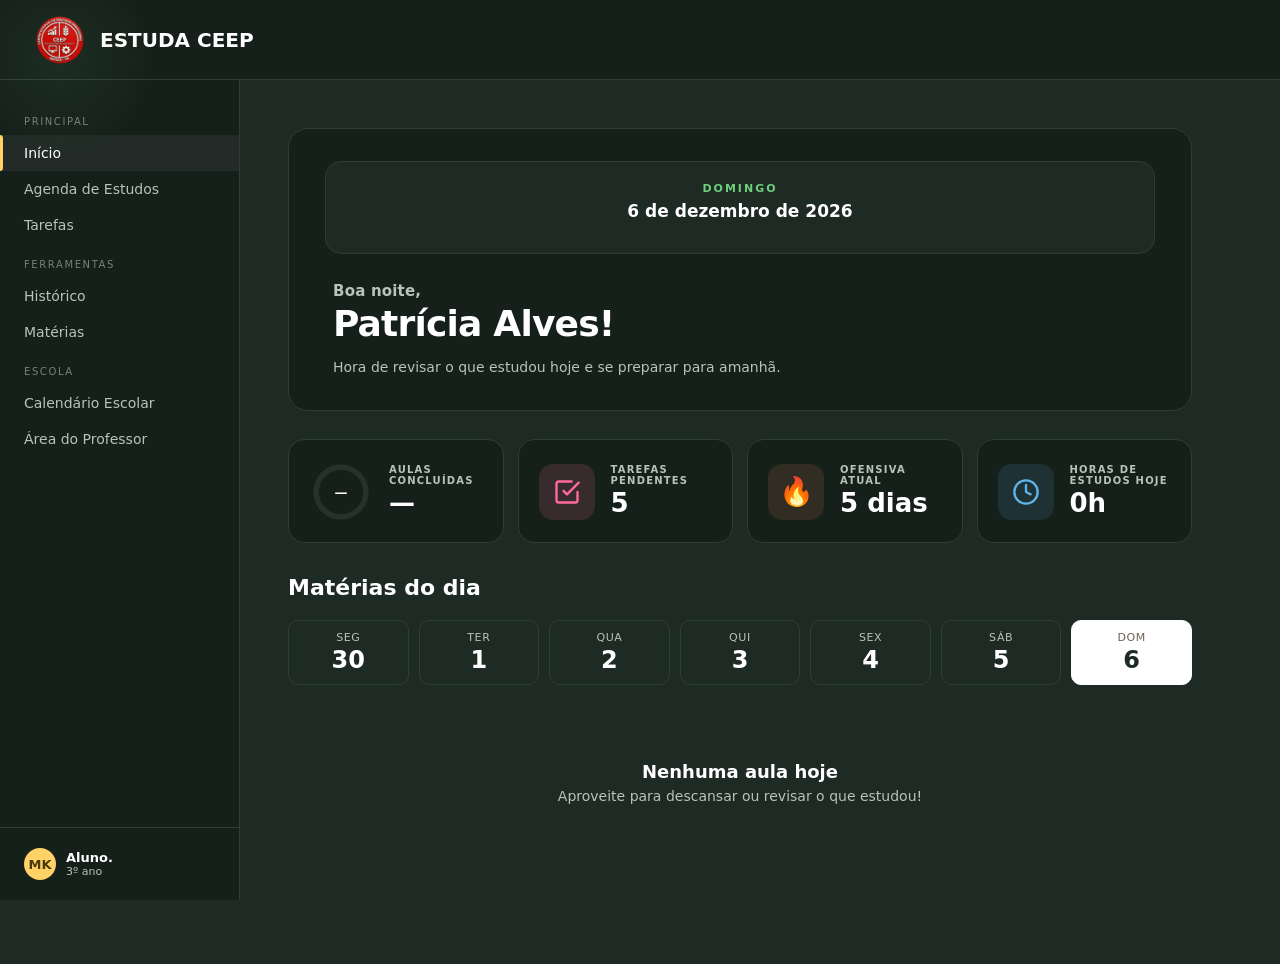
==== index.html @ 30158db2 "começando a modificar a aba agenda" ====
<!DOCTYPE html>
<html lang="pt-BR">

<head>
    <meta charset="UTF-8">
    <meta name="viewport" content="width=device-width, initial-scale=1.0">
    <link rel="stylesheet" href="style.css">
    <script src="script.js" defer></script>
    <title>Estuda CEEP</title>
</head>

<body>

    <!-- ── TOP HEADER ── -->
    <header class="top-header">
        <div class="top-header-brand">
            <img id="logo-header" src="CEEP-logo.png">
            <div class="top-header-name">Estuda CEEP </div>
        </div>
    </header>

    <!-- ── SIDEBAR ── -->
    <aside class="sidebar">
        <nav class="sidebar-nav">
            <div class="nav-section-label">Principal</div>

            <a class="nav-item active">
                Início
            </a>

            <a class="nav-item">
                Agenda de Estudos
            </a>

            <a class="nav-item">
                Tarefas
            </a>

            <div class="nav-section-label">Ferramentas</div>

            <a class="nav-item">
                Histórico
            </a>

            <a class="nav-item">
                Matérias
            </a>

            <div class="nav-section-label">Escola</div>

            <a class="nav-item">
                Calendário Escolar
            </a>

            <a class="nav-item">
                Área do Professor
            </a>
        </nav>

        <div class="sidebar-footer">
            <div class="user-row">
                <div class="user-avatar">MK</div>
                <div>
                    <div class="user-name">Aluno.</div>
                    <div class="user-role">3º ano</div>
                </div>
            </div>
        </div>
    </aside>

    <!-- ── MAIN CONTENT CONTAINER (SPA VIEWS) ── -->
    <div class="main">

        <!-- 1. VIEW: INÍCIO (PÁGINA INICIAL) -->
        <div id="view-inicio" class="page-view active">
            <div class="content">

                <!-- ── HERO: Saudação + Data ── -->
                <div class="home-hero">
                    <!-- Card de data automática -->
                    <div class="date-hero-card">
                        <div class="date-hero-weekday" id="hero-weekday">Carregando...</div>
                        <div class="date-hero-date"    id="hero-date">—</div>
                    </div>

                    <!-- Saudação dinâmica -->
                    <div class="greeting-block">
                        <div class="greeting-label" id="greeting-label">Olá,</div>
                        <div class="greeting-name">Patrícia Alves!</div>
                        <p class="greeting-sub" id="greeting-sub">Veja abaixo o que está no seu plano de hoje.</p>
                    </div>
                </div>

                <!-- ── RESUMO RÁPIDO ── -->
                <div class="inicio-summary-row">

                    <!-- Card 1: Progresso do dia -->
                    <div class="inicio-summary-card">
                        <div class="isc-ring-wrap">
                            <svg class="isc-ring" viewBox="0 0 72 72">
                                <circle cx="36" cy="36" r="28" fill="none" stroke="rgba(255,255,255,0.08)" stroke-width="6"/>
                                <circle cx="36" cy="36" r="28" fill="none" stroke="var(--qui)" stroke-width="6"
                                    stroke-dasharray="176" stroke-dashoffset="176"
                                    stroke-linecap="round" transform="rotate(-90 36 36)"
                                    id="isc-day-arc"/>
                            </svg>
                            <div class="isc-ring-pct" id="isc-day-pct">0%</div>
                        </div>
                        <div class="isc-body">
                            <div class="isc-label">Aulas Concluídas</div>
                            <div class="isc-value" id="isc-day-fraction">—</div>
                        </div>
                    </div>

                    <!-- Card 2: Tarefas pendentes hoje -->
                    <div class="inicio-summary-card">
                        <div class="isc-icon-wrap isc-icon--tasks" id="isc-tasks-icon">
                            <svg width="28" height="28" viewBox="0 0 24 24" fill="none" stroke="currentColor" stroke-width="2" stroke-linecap="round" stroke-linejoin="round">
                                <path d="M9 11l3 3L22 4"/><path d="M21 12v7a2 2 0 0 1-2 2H5a2 2 0 0 1-2-2V5a2 2 0 0 1 2-2h11"/>
                            </svg>
                        </div>
                        <div class="isc-body">
                            <div class="isc-label">Tarefas pendentes</div>
                            <div class="isc-value" id="isc-tasks-count">—</div>
                        </div>
                    </div>

                    <!-- Card 3: Ofensiva -->
                    <div class="inicio-summary-card">
                        <div class="isc-icon-wrap isc-icon--streak">
                            <span style="font-size:28px;line-height:1;">🔥</span>
                        </div>
                        <div class="isc-body">
                            <div class="isc-label">Ofensiva atual</div>
                            <div class="isc-value accent-mat">5 dias</div>
                        </div>
                    </div>

                    <!-- Card 4: Horas planejadas hoje -->
                    <div class="inicio-summary-card">
                        <div class="isc-icon-wrap isc-icon--hours">
                            <svg width="28" height="28" viewBox="0 0 24 24" fill="none" stroke="currentColor" stroke-width="2" stroke-linecap="round" stroke-linejoin="round">
                                <circle cx="12" cy="12" r="10"/><polyline points="12 6 12 12 16 14"/>
                            </svg>
                        </div>
                        <div class="isc-body">
                            <div class="isc-label">Horas de estudos hoje</div>
                            <div class="isc-value" id="isc-hours-value">—</div>
                        </div>
                    </div>

                </div>

                <!-- Seção: Grade de horários por dia -->
                <div class="section">
                    <div class="section-head">
                        <h2 class="section-title">Matérias do dia</h2>
                    </div>

                    <!-- Seletor de dias (agora com data real) -->
                    <div class="days-week" id="inicio-days-week"></div>

                    <!-- Grade de matérias filtrada pelo dia selecionado -->
                    <div class="subject-grid" id="inicio-subject-grid">
                        <!-- Populada pelo JS conforme o dia selecionado -->
                    </div>

                    <!-- Estado vazio (fim de semana / sem aulas) -->
                    <div class="day-empty-state" id="day-empty-state" style="display:none;">
                        <div class="day-empty-title">Nenhuma aula hoje</div>
                        <div class="day-empty-sub">Aproveite para descansar ou revisar o que estudou!</div>
                    </div>
                </div>
            </div>
        </div>

        <!-- 2. VIEW: AGENDA DE ESTUDOS -->
        <div id="view-agenda" class="page-view">
            <div class="content">
                <div class="page-header">
                    <div>
                        <h1 class="page-title">Agenda de Estudos</h1>
                    </div>
                </div>

                <div class="agenda-ai-banner">
                    <div>
                        <div class="agenda-ai-title">✦ Plano sugerido disponível para esta semana</div>
                        <div class="agenda-ai-sub">Baseado nas suas tarefas pendentes e histórico de estudos</div>
                    </div>
                    <button class="btn btn-primary" id="agenda-btn-apply-banner">Aplicar plano</button>
                </div>

                <div class="inicio-summary-row">

                    <!-- Card 1: Horas planejadas -->
                    <div class="inicio-summary-card">
                        <div class="isc-icon-wrap isc-icon--hours">
                            <svg width="28" height="28" viewBox="0 0 24 24" fill="none" stroke="currentColor" stroke-width="2" stroke-linecap="round" stroke-linejoin="round">
                                <circle cx="12" cy="12" r="10"/><polyline points="12 6 12 12 16 14"/>
                            </svg>
                        </div>
                        <div class="isc-body">
                            <div class="isc-label">Horas planejadas</div>
                            <div class="isc-value accent-qui" id="agenda-sum-horas">—</div>
                            <div class="isc-sub">esta semana</div>
                        </div>
                    </div>

                    <!-- Card 2: Sessões agendadas -->
                    <div class="inicio-summary-card">
                        <div class="isc-icon-wrap isc-icon--sessions">
                            <svg width="28" height="28" viewBox="0 0 24 24" fill="none" stroke="currentColor" stroke-width="2" stroke-linecap="round" stroke-linejoin="round">
                                <rect x="3" y="4" width="18" height="18" rx="2"/><line x1="16" y1="2" x2="16" y2="6"/><line x1="8" y1="2" x2="8" y2="6"/><line x1="3" y1="10" x2="21" y2="10"/>
                            </svg>
                        </div>
                        <div class="isc-body">
                            <div class="isc-label">Aulas Planejadas</div>
                            <div class="isc-value accent-port" id="agenda-sum-aulas">—</div>
                            <div class="isc-sub" id="agenda-sum-aulas-sub">esta semana</div>
                        </div>
                    </div>

                    <!-- Card 3: Ofensiva -->
                    <div class="inicio-summary-card">
                        <div class="isc-icon-wrap isc-icon--streak">
                            <span style="font-size:28px;line-height:1;">🔥</span>
                        </div>
                        <div class="isc-body">
                            <div class="isc-label">Ofensiva atual</div>
                            <div class="isc-value accent-bio">5 dias</div>
                            <div class="isc-sub">seguidos estudando</div>
                        </div>
                    </div>

                    <!-- Card 4: Meta semanal -->
                    <div class="inicio-summary-card">
                        <div class="isc-ring-wrap">
                            <svg class="isc-ring" viewBox="0 0 72 72">
                                <circle cx="36" cy="36" r="28" fill="none" stroke="rgba(255,255,255,0.08)" stroke-width="6"/>
                                <circle cx="36" cy="36" r="28" fill="none" stroke="var(--mat)" stroke-width="6"
                                    stroke-dasharray="176" stroke-dashoffset="176"
                                    stroke-linecap="round" transform="rotate(-90 36 36)"
                                    id="agenda-meta-arc"/>
                            </svg>
                            <div class="isc-ring-pct" id="agenda-sum-meta">—</div>
                        </div>
                        <div class="isc-body">
                            <div class="isc-label">Meta de aulas</div>
                            <div class="isc-value" id="agenda-sum-meta-val">—</div>
                            <div class="isc-sub">meta de 15 aulas essas semana</div>
                        </div>
                    </div>

                </div>

                 <div class="agenda-action-row">
                    <button class="btn btn-primary" id="agenda-btn-apply">✦ Plano Sugerido (IA)</button>
                    <button class="btn btn-secondary" id="agenda-btn-clear">Limpar dia</button>
                    <button class="btn btn-secondary" id="agenda-btn-add">+ Adicionar aula</button>
                </div>

                <div class="section">
                    <div class="section-head">
                        <h2 class="section-title" id="agenda-planner-title">Quarta-feira, 25 jun</h2>
                        <div class="agenda-day-nav">
                            <button class="agenda-nav-btn" id="agenda-nav-prev" aria-label="Dia anterior">&#8592;</button>
                            <button class="agenda-nav-btn" id="agenda-nav-next" aria-label="Próximo dia">&#8594;</button>
                        </div>
                    </div>
                    <div id="agenda-planner-area"></div>
                </div>
            </div>

            <!-- Modal adicionar aula -->
            <div class="modal-overlay" id="agenda-modal" style="display:none;">
                <div class="modal-content">
                    <div class="modal-title">Adicionar aula</div>
                    <div class="form-group">
                        <label class="form-label" for="agenda-modal-subject">Matéria</label>
                        <select id="agenda-modal-subject" class="form-input">
                            <option value="mat">Matemática</option>
                            <option value="por">Português</option>
                            <option value="bio">Front-End</option>
                            <option value="qui">Back-End</option>
                            <option value="fis">Física</option>
                            <option value="his">História</option>
                        </select>
                    </div>
                    <div class="form-group">
                        <label class="form-label" for="agenda-modal-title">Título / Tópico</label>
                        <input type="text" id="agenda-modal-title" class="form-input" placeholder="Ex: Funções do 2º grau">
                    </div>
                    <div class="form-group">
                        <label class="form-label" for="agenda-modal-time">Horário</label>
                        <select id="agenda-modal-time" class="form-input">
                            <option value="07:00">07:00</option>
                            <option value="08:00">08:00</option>
                            <option value="09:00">09:00</option>
                            <option value="10:00">10:00</option>
                            <option value="11:00">11:00</option>
                            <option value="12:00">12:00</option>
                            <option value="13:00">13:00</option>
                            <option value="14:00">14:00</option>
                            <option value="15:00">15:00</option>
                            <option value="16:00">16:00</option>
                            <option value="17:00">17:00</option>
                            <option value="18:00">18:00</option>
                            <option value="19:00">19:00</option>
                            <option value="20:00">20:00</option>
                        </select>
                    </div>
                    <div class="modal-actions">
                        <button type="button" class="btn btn-secondary" id="agenda-modal-cancel">Cancelar</button>
                        <button type="button" class="btn btn-primary"   id="agenda-modal-confirm">Adicionar</button>
                    </div>
                </div>
            </div>
        </div>

        <!-- 3. VIEW: TAREFAS -->
        <div id="view-tarefas" class="page-view">
            <div class="content">
                <div class="page-header">
                    <div>
                        <h1 class="page-title">Tarefas</h1>
                    </div>
                </div>

                <!-- Stats rápidos -->
                <div class="stats-row">
                    <div class="stat-card">
                        <div class="stat-label">Pendentes</div>
                        <div class="stat-value accent-mat" id="tf-stat-pend">—</div>
                        <div class="stat-sub">a fazer</div>
                    </div>
                    <div class="stat-card">
                        <div class="stat-label">Concluídas</div>
                        <div class="stat-value accent-bio" id="tf-stat-conc">—</div>
                        <div class="stat-sub">finalizadas</div>
                    </div>
                    <div class="stat-card">
                        <div class="stat-label">Vencem hoje</div>
                        <div class="stat-value accent-qui" id="tf-stat-hoje">—</div>
                        <div class="stat-sub">prazo hoje</div>
                    </div>
                </div>

                <!-- Controles -->
                <div class="tf-controls">
                    <div class="tf-controls-left">
                        <div class="tf-filter-group" id="tf-status-filters">
                            <button class="tf-filter-btn active" data-filter="todas">Todas</button>
                            <button class="tf-filter-btn" data-filter="pendentes">Pendentes</button>
                            <button class="tf-filter-btn" data-filter="concluidas">Concluídas</button>
                        </div>
                        <div class="tf-divider"></div>
                        <div class="tf-filter-group" id="tf-subj-filters">
                            <button class="tf-subj-btn active" data-subj="todas">Todas</button>
                            <button class="tf-subj-btn" data-subj="mat"  style="--sc:var(--mat)">Mat</button>
                            <button class="tf-subj-btn" data-subj="por"  style="--sc:var(--port)">Port</button>
                            <button class="tf-subj-btn" data-subj="bio"  style="--sc:var(--bio)">FE</button>
                            <button class="tf-subj-btn" data-subj="qui"  style="--sc:var(--qui)">BE</button>
                            <button class="tf-subj-btn" data-subj="fis"  style="--sc:var(--fis)">Fís</button>
                            <button class="tf-subj-btn" data-subj="his"  style="--sc:var(--hist)">His</button>
                        </div>
                    </div>
                    <div class="tf-controls-right">
                        <select class="form-input tf-sort" id="tf-sort">
                            <option value="prazo">Ordenar: Prazo</option>
                            <option value="prioridade">Ordenar: Prioridade</option>
                            <option value="materia">Ordenar: Matéria</option>
                        </select>
                        <button class="btn btn-primary tf-new-btn" id="tf-btn-new">+ Nova tarefa</button>
                    </div>
                </div>

                <!-- Lista -->
                <div class="section">
                    <div id="tf-list"></div>
                </div>
            </div>

            <!-- Modal nova tarefa -->
            <div class="modal-overlay" id="tf-modal" style="display:none;">
                <div class="modal-content">
                    <div class="modal-title">Nova Tarefa</div>
                    <div class="form-group">
                        <label class="form-label">Título da atividade</label>
                        <input type="text" id="tf-modal-title" class="form-input" placeholder="Ex: Exercícios de Gravitação">
                    </div>
                    <div class="form-group">
                        <label class="form-label">Descrição / observação</label>
                        <input type="text" id="tf-modal-desc" class="form-input" placeholder="Ex: pág. 45 · vence sexta">
                    </div>
                    <div class="tf-modal-row">
                        <div class="form-group">
                            <label class="form-label">Matéria</label>
                            <select id="tf-modal-subject" class="form-input">
                                <option value="mat">Matemática</option>
                                <option value="por">Português</option>
                                <option value="bio">Front-End</option>
                                <option value="qui">Back-End</option>
                                <option value="fis">Física</option>
                                <option value="his">História</option>
                            </select>
                        </div>
                        <div class="form-group">
                            <label class="form-label">Prioridade</label>
                            <select id="tf-modal-priority" class="form-input">
                                <option value="baixa">Baixa</option>
                                <option value="media" selected>Média</option>
                                <option value="alta">Alta</option>
                            </select>
                        </div>
                    </div>
                    <div class="form-group">
                        <label class="form-label">Prazo de entrega</label>
                        <input type="date" id="tf-modal-due" class="form-input">
                    </div>
                    <div class="modal-actions">
                        <button type="button" class="btn btn-secondary" id="tf-modal-cancel">Cancelar</button>
                        <button type="button" class="btn btn-primary"   id="tf-modal-confirm">Adicionar</button>
                    </div>
                </div>
            </div>
        </div>

        <!-- 5. VIEW: HISTÓRICO -->
        <div id="view-historico" class="page-view">
            <div class="content">
                <div class="page-header">
                    <div>
                        <h1 class="page-title">Histórico de Estudos</h1>
                        <p>Consulte suas estatísticas de foco e verifique seu progresso acadêmico.</p>
                    </div>
                </div>

                <div class="stats-row">
                    <div class="stat-card">
                        <div class="stat-label">Tempo Mensal</div>
                        <div class="stat-value accent-qui">28h45</div>
                    </div>
                    <div class="stat-card">
                        <div class="stat-label">Frequência</div>
                        <div class="stat-value accent-bio">94%</div>
                    </div>
                    <div class="stat-card">
                        <div class="stat-label">Sequência de Estudo</div>
                        <div class="stat-value accent-mat">5 dias</div>
                    </div>
                </div>

                <!-- ── GRÁFICO DE BARRAS INTERATIVO ── -->
                <div class="hist-chart-card">
                    <div class="hist-chart-header">
                        <div>
                            <h3 class="hist-chart-title">Distribuição de Estudos por Dia</h3>
                            <p class="hist-chart-sub">Horas de foco registradas — passe o mouse nas barras para detalhes</p>
                        </div>
                        <div class="hist-chart-period-btns">
                            <button class="hist-period-btn active" data-period="semana">Semana</button>
                            <button class="hist-period-btn" data-period="mes">Mês</button>
                        </div>
                    </div>
                    <div class="hist-chart-wrap">
                        <div class="hist-chart-y-axis" id="hist-y-axis"></div>
                        <div class="hist-chart-area">
                            <div class="hist-bars-row" id="hist-bars-row"></div>
                            <div class="hist-x-labels" id="hist-x-labels"></div>
                        </div>
                    </div>
                    <div class="hist-tooltip" id="hist-tooltip" style="display:none;"></div>
                </div>

                <!-- ── SESSÕES RECENTES: FILTROS + BUSCA ── -->
                <div class="section">
                    <div class="section-head">
                        <h2 class="section-title">Sessões Recentes</h2>
                        <span class="section-note" id="hist-session-count">Últimas sessões</span>
                    </div>

                    <div class="hist-controls">
                        <div class="hist-search-wrap">
                            <svg class="hist-search-icon" width="14" height="14" viewBox="0 0 16 16" fill="none"><circle cx="6.5" cy="6.5" r="5" stroke="currentColor" stroke-width="1.5"/><path d="M10.5 10.5L14 14" stroke="currentColor" stroke-width="1.5" stroke-linecap="round"/></svg>
                            <input class="hist-search-input" id="hist-search" type="text" placeholder="Buscar sessão...">
                        </div>
                        <div class="tf-filter-group" id="hist-subj-filters">
                            <button class="tf-subj-btn active" data-subj="todas">Todas</button>
                            <button class="tf-subj-btn" data-subj="mat"  style="--sc:var(--mat)">Mat</button>
                            <button class="tf-subj-btn" data-subj="por"  style="--sc:var(--port)">Port</button>
                            <button class="tf-subj-btn" data-subj="bio"  style="--sc:var(--bio)">FE</button>
                            <button class="tf-subj-btn" data-subj="qui"  style="--sc:var(--qui)">BE</button>
                            <button class="tf-subj-btn" data-subj="fis"  style="--sc:var(--fis)">Fís</button>
                            <button class="tf-subj-btn" data-subj="his"  style="--sc:var(--hist)">His</button>
                        </div>
                    </div>

                    <div class="tasks-list" id="hist-sessions-list"></div>

                    <div class="tf-empty" id="hist-empty" style="display:none;">
                        <div class="tf-empty-icon">🔍</div>
                        <div class="tf-empty-title">Nenhuma sessão encontrada</div>
                        <div class="tf-empty-sub">Tente outro filtro ou termo de busca.</div>
                    </div>
                </div>
            </div>
        </div>

        <!-- 6. VIEW: MATÉRIAS -->
        <div id="view-materias" class="page-view">
            <div class="content">
                <div class="page-header">
                    <div>
                        <h1 class="page-title">Matérias</h1>
                        <p>Acompanhe o progresso em cada disciplina.</p>
                    </div>
                </div>

                <!-- Stats rápidos de matérias -->
                <div class="mat-stats-row">
                    <div class="mat-stat-pill">
                        <span class="mat-stat-dot" style="background:var(--bio)"></span>
                        <span id="mat-stat-conc">0</span> concluídas
                    </div>
                    <div class="mat-stat-pill">
                        <span class="mat-stat-dot" style="background:var(--mat)"></span>
                        <span id="mat-stat-pend">0</span> com pendências
                    </div>
                    <div class="mat-stat-pill">
                        <span class="mat-stat-dot" style="background:var(--qui)"></span>
                        Média de progresso: <strong id="mat-stat-avg">—</strong>
                    </div>
                </div>

                <!-- Filtros / busca -->
                <div class="mat-filter-bar">
                    <div class="mat-search-wrap">
                        <svg width="14" height="14" viewBox="0 0 16 16" fill="none"><circle cx="6.5" cy="6.5" r="5" stroke="currentColor" stroke-width="1.5"/><path d="M10.5 10.5L14 14" stroke="currentColor" stroke-width="1.5" stroke-linecap="round"/></svg>
                        <input class="mat-search-input" id="mat-search" type="text" placeholder="Buscar matéria...">
                    </div>
                    <div class="tf-filter-group" id="mat-progress-filters">
                        <button class="tf-filter-btn active" data-mf="todas">Todas</button>
                        <button class="tf-filter-btn" data-mf="ok">Acima de 70%</button>
                        <button class="tf-filter-btn" data-mf="atencao">Precisa de atenção</button>
                    </div>
                    <div class="mat-view-toggle">
                        <button class="mat-view-btn active" id="mat-view-grid" title="Grade">
                            <svg width="16" height="16" viewBox="0 0 16 16" fill="currentColor"><rect x="0" y="0" width="7" height="7" rx="1"/><rect x="9" y="0" width="7" height="7" rx="1"/><rect x="0" y="9" width="7" height="7" rx="1"/><rect x="9" y="9" width="7" height="7" rx="1"/></svg>
                        </button>
                        <button class="mat-view-btn" id="mat-view-list" title="Lista">
                            <svg width="16" height="16" viewBox="0 0 16 16" fill="currentColor"><rect x="0" y="1" width="16" height="2.5" rx="1"/><rect x="0" y="6.5" width="16" height="2.5" rx="1"/><rect x="0" y="12" width="16" height="2.5" rx="1"/></svg>
                        </button>
                    </div>
                </div>

                <!-- Grade de matérias (renderizada pelo JS) -->
                <div class="subject-grid" id="mat-subject-grid"></div>

                <!-- Estado vazio -->
                <div id="mat-empty" style="display:none;" class="tf-empty">
                    <div class="tf-empty-icon">📚</div>
                    <div class="tf-empty-title">Nenhuma matéria encontrada</div>
                    <div class="tf-empty-sub">Tente outro filtro ou termo de busca.</div>
                </div>
            </div>

        </div>


        <!-- 7. VIEW: CALENDÁRIO ESCOLAR -->
        <div id="view-calendario" class="page-view">
            <div class="content">
                <div class="page-header">
                    <div>
                        <h1 class="page-title">Calendário Escolar</h1>
                    </div>
                </div>

                <div class="cal-legend">
                    <span class="cal-legend-item"><span class="cal-dot dot-prova"></span>Provas</span>
                    <span class="cal-legend-item"><span class="cal-dot dot-prazo"></span>Prazos</span>
                    <span class="cal-legend-item"><span class="cal-dot dot-evento"></span>Eventos</span>
                    <span class="cal-legend-item"><span class="cal-dot dot-recesso"></span>Feriados</span>
                </div>

                <!-- ── FILTRO POR CATEGORIA ── -->
                <div class="cal-filter-bar" id="cal-filter-bar">
                    <span class="cal-filter-label">Filtrar:</span>
                    <button class="cal-filter-btn active" data-cat="todas">Todos</button>
                    <button class="cal-filter-btn" data-cat="event-prazo">Prazos</button>
                    <button class="cal-filter-btn" data-cat="event-prova">Provas</button>
                    <button class="cal-filter-btn" data-cat="event-feriado">Feriados</button>
                    <button class="cal-filter-btn" data-cat="event-evento">Eventos</button>
                </div>

                <!-- ── MODAL DIA ── -->
                <div class="cal-day-modal-overlay" id="cal-day-modal" style="display:none;">
                    <div class="cal-day-modal">
                        <div class="cal-day-modal-header">
                            <div>
                                <div class="cal-day-modal-title" id="cal-modal-title">—</div>
                                <div class="cal-day-modal-sub" id="cal-modal-sub"></div>
                            </div>
                            <button class="cal-day-modal-close" id="cal-modal-close">✕</button>
                        </div>
                        <div class="cal-day-modal-body" id="cal-modal-body"></div>
                    </div>
                </div>

                <div class="cal-nav">
                    <button class="btn btn-secondary cal-nav-btn" id="cal-prev">&#8592; Anterior</button>
                    <span class="cal-month-label" id="cal-month-label">Junho 2025</span>
                    <button class="btn btn-secondary cal-nav-btn" id="cal-next">Próximo &#8594;</button>
                </div>

                <div class="section">
                    <div class="calendar-grid" id="school-calendar-grid">
                        <div class="calendar-header-day">Seg</div>
                        <div class="calendar-header-day">Ter</div>
                        <div class="calendar-header-day">Qua</div>
                        <div class="calendar-header-day">Qui</div>
                        <div class="calendar-header-day">Sex</div>
                        <div class="calendar-header-day">Sáb</div>
                        <div class="calendar-header-day">Dom</div>
                        <!-- Células geradas pelo JS -->
                    </div>
                </div>
            </div>
        </div>

        <!-- 8. VIEW: ÁREA DO PROFESSOR -->
        <div id="view-professor" class="page-view">
            <div class="content">
                <div class="page-header">
                    <div>
                        <h1 class="page-title">Área do Professor</h1>
                    </div>
                </div>

                <div class="stats-row" style="grid-template-columns: repeat(4,1fr);">
                    <div class="stat-card stat-card--clickable" data-modal="modal-tarefas-ativas" title="Ver detalhes">
                        <div class="stat-label">Tarefas Ativas</div>
                        <div class="stat-value accent-qui">4</div>
                        <div class="stat-card-hint">Ver detalhes →</div>
                    </div>
                    <div class="stat-card stat-card--clickable" data-modal="modal-alunos-ativos" title="Ver detalhes">
                        <div class="stat-label">Alunos Ativos</div>
                        <div class="stat-value accent-bio">45</div>
                        <div class="stat-card-hint">Ver detalhes →</div>
                    </div>
                    <div class="stat-card stat-card--clickable" data-modal="modal-nao-realizadas" title="Ver detalhes">
                        <div class="stat-label">Tarefas Não Realizadas</div>
                        <div class="stat-value accent-mat">7</div>
                        <div class="stat-card-hint">Ver detalhes →</div>
                    </div>
                    <div class="stat-card stat-card--clickable" data-modal="modal-realizadas" title="Ver detalhes">
                        <div class="stat-label">Tarefas Passadas</div>
                        <div class="stat-value accent-port">23</div>
                        <div class="stat-card-hint">Ver detalhes →</div>
                    </div>
                </div>

                <div class="section">
                    <div class="section-head">
                        <h2 class="section-title">Criar Tarefa para Turma</h2>
                    </div>
                    <div class="prof-form-card">
                        <div class="form-row-2">
                            <div class="form-group">
                                <label class="form-label">Título da Tarefa</label>
                                <input type="text" class="form-input" id="prof-task-title">
                            </div>
                            <div class="form-group">
                                <label class="form-label">Matéria</label>
                                <select class="form-input" id="prof-task-subject">
                                    <option value="mat">Matemática</option>
                                    <option value="por">Português</option>
                                    <option value="bio">Front-End</option>
                                    <option value="qui">Back-End</option>
                                    <option value="fis">Física</option>
                                    <option value="his">História</option>
                                </select>
                            </div>
                        </div>
                        <div class="form-row-2">
                            <div class="form-group">
                                <label class="form-label">Prazo de Entrega</label>
                                <input type="date" class="form-input" id="prof-task-due">
                            </div>
                            <div class="form-group">
                                <label class="form-label">Plataforma / Origem</label>
                                <select class="form-input" id="prof-task-platform">
                                    <option value="interna">Estuda CEEP (interna)</option>
                                    <option value="redacao-pr">Redação Paraná</option>
                                </select>
                            </div>
                        </div>
                        <div class="form-group">
                            <label class="form-label">Descrição / Instruções</label>
                            <textarea class="form-input" rows="3" id="prof-task-desc"></textarea>
                        </div>
                        <div class="form-group">
                            <label class="form-label">Destinatários</label>
                            <div class="recipient-toggle">
                                <button class="recipient-btn active" data-target="todos">Todos os alunos</button>
                                <button class="recipient-btn" data-target="turma">Por turma</button>
                            </div>
                        </div>
                        <div class="form-group" id="turma-select-group" style="display:none;">
                            <label class="form-label">Selecionar Turma(s)</label>
                            <div class="turma-chips">
                                <span class="turma-chip">3º A</span>
                                <span class="turma-chip">3º B</span>
                                <span class="turma-chip">2º A</span>
                                <span class="turma-chip">2º B</span>
                                <span class="turma-chip">1º A</span>
                            </div>
                        </div>
                        <div>
                            <button class="btn btn-secondary">Salvar Rascunho</button>
                            <button class="btn btn-primary" id="prof-publish-btn">Publicar Tarefa</button>
                        </div>
                    </div>

                    <div class="modal-subtitle" style="margin-top:18px;">Tarefas publicadas recentemente</div>
                    <div id="prof-tasks-list">
                        <p class="modal-stat-meta prof-tasks-empty" style="padding:14px 0;">Nenhuma tarefa publicada ainda nesta sessão.</p>
                    </div>
                </div>
                <div class="section">
                    <div class="section-head">
                        <h2 class="section-title">Relatório de Tarefas</h2>
                    </div>
                    <p class="modal-subtitle" style="margin-top:-6px;">Escolha a turma e a tarefa para ver quem entregou e quem ainda não entregou.</p>

                    <!-- Turmas do professor -->
                    <div class="modal-turma-filter" id="rt-turma-filter">
                        <button class="turma-filter-btn active" data-turma="3A">3º A (28)</button>
                        <button class="turma-filter-btn" data-turma="3B">3º B (29)</button>
                        <button class="turma-filter-btn" data-turma="2A">2º A (27)</button>
                    </div>

                    <div class="rt-panel">
                        <div class="rt-panel-controls">
                            <div class="form-group" style="margin-bottom:0;">
                                <label class="form-label">Tarefa</label>
                                <select class="form-input" id="rt-task-select"></select>
                            </div>
                            <div class="form-group" style="margin-bottom:0;">
                                <label class="form-label">Status da entrega</label>
                                <div class="tf-filter-group" id="rt-status-filters">
                                    <button class="tf-filter-btn active" data-status="entregou">Entregaram</button>
                                    <button class="tf-filter-btn" data-status="pendente">Não entregaram</button>
                                </div>
                            </div>
                        </div>

                        <div class="rt-panel-summary">
                            <div class="modal-stat-meta" id="rt-summary" style="margin-bottom:8px;"></div>
                            <div class="entrega-progress-bar-wrap">
                                <div class="entrega-progress-bar" id="rt-progress-bar" style="width:0%;"></div>
                            </div>
                        </div>

                        <div class="rt-students-list" id="rt-students-list"></div>
                    </div>
                </div>
            </div>
        </div>

    </div>

    <!-- ── MODAL DE DETALHES DA MATÉRIA ── -->
    <div class="modal-overlay" id="modal-materia" style="display:none;">
        <div class="modal-content modal-materia-content">
            <!-- Cabeçalho colorido -->
            <div class="materia-modal-header" id="mm-header">
                <div class="materia-modal-header-inner">
                    <div>
                        <div class="materia-modal-tag" id="mm-tag">Mat</div>
                        <div class="materia-modal-name" id="mm-name">Matemática</div>
                        <div class="materia-modal-prof" id="mm-prof">Prof. —</div>
                    </div>
                    <button class="modal-close-x materia-close-btn" id="mm-close">✕</button>
                </div>
                <!-- Progress ring -->
                <div class="materia-modal-progress-row">
                    <div class="materia-prog-ring-wrap">
                        <svg class="materia-prog-ring" viewBox="0 0 80 80">
                            <circle cx="40" cy="40" r="32" fill="none" stroke="rgba(255,255,255,0.15)" stroke-width="6"/>
                            <circle cx="40" cy="40" r="32" fill="none" stroke="white" stroke-width="6"
                                stroke-dasharray="201" stroke-dashoffset="201"
                                stroke-linecap="round" transform="rotate(-90 40 40)"
                                id="mm-ring-arc"/>
                        </svg>
                        <div class="materia-prog-ring-pct" id="mm-ring-pct">0%</div>
                    </div>
                    <div class="materia-modal-stats-mini">
                        <div class="mm-mini-stat"><span id="mm-topics-done">0</span> tópicos concluídos</div>
                        <div class="mm-mini-stat"><span id="mm-tasks-pend">0</span> tarefas pendentes</div>
                    </div>
                </div>
            </div>

            <!-- Abas internas -->
            <div class="mm-tabs">
                <button class="mm-tab active" data-mmtab="topicos">Tópicos</button>
                <button class="mm-tab" data-mmtab="tarefas">Tarefas</button>
                <button class="mm-tab" data-mmtab="arquivos">Arquivos</button>
            </div>

            <!-- Painel: Tópicos -->
            <div class="mm-panel" id="mm-panel-topicos">
                <!-- Mural / último recado do professor -->
                <div class="mm-mural-banner" id="mm-mural-banner" style="display:none;"></div>
                <div id="mm-topicos-list" class="mm-topicos-list"></div>
            </div>

            <!-- Painel: Tarefas -->
            <div class="mm-panel" id="mm-panel-tarefas" style="display:none;">
                <div id="mm-tarefas-list"></div>
            </div>

            <!-- Painel: Arquivos / Links Úteis -->
            <div class="mm-panel" id="mm-panel-arquivos" style="display:none;">
                <div class="mm-arquivos-header">
                    <p class="mm-arquivos-sub">Slides, apostilas, vídeos e links enviados pelo professor.</p>
                    <button class="btn btn-secondary mm-add-file-btn" id="mm-add-file-btn">+ Adicionar link</button>
                </div>
                <div id="mm-arquivos-list" class="mm-arquivos-list"></div>

                <!-- Mini form para adicionar link -->
                <div class="mm-add-file-form" id="mm-add-file-form" style="display:none;">
                    <div class="form-group">
                        <label class="form-label">Título do recurso</label>
                        <input type="text" class="form-input" id="mm-file-title" placeholder="Ex: Slides — Funções Quadráticas">
                    </div>
                    <div class="form-group">
                        <label class="form-label">URL / Link</label>
                        <input type="url" class="form-input" id="mm-file-url" placeholder="https://...">
                    </div>
                    <div class="mm-file-type-row">
                        <label class="form-label">Tipo</label>
                        <div class="mm-file-types" id="mm-file-types">
                            <button class="mm-type-btn active" data-type="slide">🖼️ Slide</button>
                            <button class="mm-type-btn" data-type="video">▶️ Vídeo</button>
                            <button class="mm-type-btn" data-type="pdf">📄 PDF</button>
                            <button class="mm-type-btn" data-type="link">🔗 Link</button>
                        </div>
                    </div>
                    <div class="modal-actions" style="margin-top:12px;">
                        <button class="btn btn-secondary" id="mm-file-cancel">Cancelar</button>
                        <button class="btn btn-primary" id="mm-file-confirm">Salvar</button>
                    </div>
                </div>
            </div>
        </div>
    </div>

    <!-- ── TOAST CONTAINER ── -->
    <div id="toast-container" aria-live="polite"></div>

    <!-- ── MODAL: TAREFAS ATIVAS ── -->
    <div class="modal-overlay" id="modal-tarefas-ativas" style="display:none;">
        <div class="modal-content modal-wide">
            <div class="modal-header-row">
                <div class="modal-title">Tarefas Ativas</div>
                <button class="modal-close-x" data-close="modal-tarefas-ativas">✕</button>
            </div>
            <div class="modal-stat-list" id="modal-ativas-list">
                <!-- Renderizado pelo JS -->
            </div>
            <div class="modal-actions">
                <button class="btn btn-secondary" data-close="modal-tarefas-ativas">Fechar</button>
                <button class="btn btn-primary" id="modal-ta-nova-btn">+ Nova Tarefa</button>
            </div>
        </div>
    </div>


    <!-- ── MODAL: ALUNOS ATIVOS ── -->
    <div class="modal-overlay" id="modal-alunos-ativos" style="display:none;">
        <div class="modal-content modal-wide">
            <div class="modal-header-row">
                <div class="modal-title">Alunos Ativos</div>
                <button class="modal-close-x" data-close="modal-alunos-ativos">✕</button>
            </div>
            <p class="modal-subtitle">Alunos que realizaram ao menos uma atividade nos últimos 7 dias.</p>
            <div class="modal-stat-list">
                <div class="modal-stat-item">
                    <div class="student-avatar">MK</div>
                    <div class="modal-stat-body">
                        <div class="modal-stat-title">Maria Kato — 3º A</div>
                        <div class="modal-stat-meta">28h estudadas · 52 ciclos Pomodoro · 100% de entregas</div>
                    </div>
                    <span class="modal-badge modal-badge-ok">Destaque</span>
                </div>
                <div class="modal-stat-item">
                    <div class="student-avatar">PO</div>
                    <div class="modal-stat-body">
                        <div class="modal-stat-title">Pedro Oliveira — 3º B</div>
                        <div class="modal-stat-meta">22h estudadas · ofensiva de 12 dias</div>
                    </div>
                    <span class="modal-badge modal-badge-ok">Destaque</span>
                </div>
                <div class="modal-stat-item">
                    <div class="student-avatar">JL</div>
                    <div class="modal-stat-body">
                        <div class="modal-stat-title">Julia Lima — 2º B</div>
                        <div class="modal-stat-meta">18h estudadas · 3 redações enviadas</div>
                    </div>
                    <span class="modal-badge modal-badge-ok">Ativo</span>
                </div>
            </div>
            <div class="modal-alunos-summary">
                <div class="modal-alunos-turma">
                    <span class="turma-chip selected">3º A (28)</span>
                    <span class="turma-chip selected">3º B (29)</span>
                    <span class="turma-chip">2º A (27)</span>
                </div>
                <p class="modal-stat-meta" style="margin-top:10px;">Total: <strong>45 alunos ativos</strong> de 84 matriculados</p>
            </div>
            <div class="modal-actions">
                <button class="btn btn-secondary" data-close="modal-alunos-ativos">Fechar</button>
                <button class="btn btn-primary">Ver lista completa</button>
            </div>
        </div>
    </div>

    <!-- ── MODAL: TAREFAS NÃO REALIZADAS ── -->
    <div class="modal-overlay" id="modal-nao-realizadas" style="display:none;">
        <div class="modal-content modal-wide">
            <div class="modal-header-row">
                <div class="modal-title">Tarefas Não Realizadas</div>
                <button class="modal-close-x" data-close="modal-nao-realizadas">✕</button>
            </div>
            <p class="modal-subtitle">Alunos com entregas pendentes ou em atraso, agrupados por turma.</p>
            <div id="modal-nao-realizadas-list">
                <!-- Renderizado pelo JS -->
            </div>
            <div class="modal-actions">
                <button class="btn btn-secondary" data-close="modal-nao-realizadas">Fechar</button>
                <button class="btn btn-primary" id="modal-nr-notificar-btn">Enviar lembrete a todos</button>
            </div>
        </div>
    </div>

    <!-- ── MODAL: TAREFAS REALIZADAS ── -->
    <div class="modal-overlay" id="modal-realizadas" style="display:none;">
        <div class="modal-content modal-wide">
            <div class="modal-header-row">
                <div class="modal-title">Tarefas Passadas</div>
                <button class="modal-close-x" data-close="modal-realizadas">✕</button>
            </div>
            <p class="modal-subtitle">Tarefas encerradas — filtre por turma para ver as entregas.</p>

            <!-- Filtro por turma -->
            <div class="modal-turma-filter" id="modal-realizadas-turma-filter">
                <button class="turma-filter-btn active" data-turma="3A">3º A</button>
                <button class="turma-filter-btn" data-turma="3B">3º B</button>
                <button class="turma-filter-btn" data-turma="2A">2º A</button>
            </div>

            <div class="modal-stat-list" id="modal-realizadas-list">
                <!-- Renderizado pelo JS -->
            </div>

            <div class="modal-actions">
                <button class="btn btn-secondary" data-close="modal-realizadas">Fechar</button>
                <button class="btn btn-primary" id="modal-realizadas-export">Exportar relatório</button>
            </div>
        </div>
    </div>

</body>
</html>
---- style.css ----
:root {
    --fundo: #1E2A24;
    --fundo-secundario: #16201B;
    --branco: #FFFFFF;
    --borda-cinza: #B9C2BC;
    --board-line: #2E3D35;

    --mat: #FF8A5B;
    --port: #5FB3E8;
    --hist: #C792EA;
    --bio: #6FCF7A;
    --qui: #FFD166;
    --fis: #FF6B9D;

    --sidebar-w: 240px;
    --header-h: 80px;
}

*, *::before, *::after {
    box-sizing: border-box;
}

body {
    background: var(--fundo);
    color: var(--branco);
    margin: 0;
    padding: 0;
    font-family: system-ui, -apple-system, sans-serif;
    display: flex;
    flex-direction: column;
    min-height: 100vh;
}

/* ── TOP HEADER ── */

.top-header {
    position: fixed;
    top: 0;
    left: 0;
    right: 0;
    height: var(--header-h);    
    background: var(--fundo-secundario);
    border-bottom: 1px solid var(--board-line);
    display: flex;
    align-items: center;
    padding: 0 32px;
}

.top-header-brand {
    display: flex;
    align-items: center;
    gap: 12px;
}

#logo-header {
    height: 56px;
    width: 56px;
    object-fit: contain;
    flex-shrink: 0;
}

.top-header-name {
    font-size: 20px;
    font-weight: bold;
    color: var(--branco);
    text-transform: uppercase;
    display: block;
    line-height: 1;
}


/* ── SIDEBAR ── */

.sidebar {
    width: var(--sidebar-w);
    background: var(--fundo-secundario);
    border-right: 1px solid var(--board-line);
    display: flex;
    flex-direction: column;
    position: fixed;
    top: var(--header-h);
    left: 0;
    bottom: 0;
    overflow-y: auto;
}

.sidebar-nav {
    padding: 20px 0;
    flex: 1;
}

.nav-section-label {
    font-size: 10px;
    letter-spacing: 1.6px;
    text-transform: uppercase;
    color: var(--borda-cinza);
    padding: 0 24px;
    margin: 16px 0 8px;
    opacity: 0.6;
}

.nav-item {
    display: flex;
    align-items: center;
    gap: 12px;
    padding: 10px 24px;
    font-size: 14px;
    color: var(--borda-cinza);
    cursor: pointer;
    position: relative;
    text-decoration: none;
}

.nav-item.active {
    color: var(--branco);
    background: rgba(255, 255, 255, 0.05);
}

.nav-item.active::before {
    content: '';
    position: absolute;
    left: 0;
    top: 0;
    bottom: 0;
    width: 3px;
    background: var(--qui);
    border-radius: 0 3px 3px 0;
}

.nav-item svg {
    flex-shrink: 0;
    opacity: 0.7;
}

.nav-item.active svg {
    opacity: 1;
}

.sidebar-footer {
    padding: 20px 24px;
    border-top: 1px solid var(--board-line);
}

.user-row {
    display: flex;
    align-items: center;
    gap: 10px;
}

.user-avatar {
    width: 32px;
    height: 32px;
    border-radius: 50%;
    background: var(--qui);
    color: #4A3A06;
    font-size: 13px;
    font-weight: 800;
    display: flex;
    align-items: center;
    justify-content: center;
    flex-shrink: 0;
}

.user-name {
    font-size: 13px;
    font-weight: 600;
    color: var(--branco);
    line-height: 1.2;
}

.user-role {
    font-size: 11px;
    color: var(--borda-cinza);
}

/* ── MAIN CONTENT ── */

.main {
    margin-left: var(--sidebar-w);
    margin-top: var(--header-h);
    flex: 1;
    display: flex;
    flex-direction: column;
}

.content {
    padding: 48px 48px 64px;
    max-width: 1000px;
}

/* ── PAGE HEADER ── */

.page-header {
    display: flex;
    justify-content: space-between;
    align-items: flex-start;
    gap: 16px;
    margin-bottom: 40px;
    flex-wrap: wrap;
}

.page-title {
    font-size: 40px;
    font-weight: 800;
    line-height: 1;
    margin: 0;
}

/* ── STATS ROW ── */

.stats-row {
    display: grid;
    grid-template-columns: repeat(4, 1fr);
    gap: 16px;
    margin-bottom: 40px;
}

.stat-card {
    background: var(--fundo-secundario);
    border: 1px solid var(--board-line);
    border-radius: 12px;
    padding: 18px 20px;
}

.stat-label {
    font-size: 11px;
    text-transform: uppercase;
    letter-spacing: 1.2px;
    color: var(--borda-cinza);
    margin-bottom: 8px;
}

.stat-value {
    font-size: 28px;
    font-weight: 800;
    line-height: 1;
}

.stat-value.accent-mat { color: var(--mat); }
.stat-value.accent-qui { color: var(--qui); }
.stat-value.accent-bio { color: var(--bio); }
.stat-value.accent-port { color: var(--port); }

.stat-sub {
    font-size: 12px;
    color: var(--borda-cinza);
    margin-top: 4px;
}

/* ── SECTION ── */

.section {
    margin-bottom: 48px;
}

.section-head {
    display: flex;
    align-items: baseline;
    justify-content: space-between;
    gap: 16px;
    margin-bottom: 20px;
    flex-wrap: wrap;
}

.section-title {
    font-size: 22px;
    font-weight: 700;
    margin: 0;
}

/* ── AGENDA: DAYS ── */

.days-week {
    display: grid;
    grid-template-columns: repeat(7, 1fr);
    gap: 10px;
    margin-bottom: 28px;
}

.day {
    text-align: center;
    border: 1px solid var(--board-line);
    border-radius: 10px;
    padding: 10px 4px;
}

.d-label {
    font-size: 11px;
    text-transform: uppercase;
    color: var(--borda-cinza);
    letter-spacing: 0.6px;
}

.d-num {
    font-size: 24px;
    font-weight: 700;
    margin-top: 2px;
}

.day.today {
    background: var(--branco);
    color: var(--fundo);
    border-color: var(--branco);
}

.day.today .d-label {
    color: #6B6457;
}

/* ── SUBJECT CARDS ── */

.subject-grid {
    display: grid;
    grid-template-columns: repeat(auto-fit, minmax(240px, 1fr));
    gap: 18px;
}

.subject-card {
    background: var(--branco);
    color: var(--fundo);
    border-radius: 4px 4px 10px 10px;
    box-shadow: 0 10px 22px rgba(0, 0, 0, 0.28);
    overflow: hidden;
}

.subject-tab {
    height: 8px;
    width: 100%;
}

.subject-card[data-subject="mat"] .subject-tab { background: var(--mat); }
.subject-card[data-subject="por"] .subject-tab { background: var(--port); }
.subject-card[data-subject="his"] .subject-tab { background: var(--hist); }
.subject-card[data-subject="bio"] .subject-tab { background: var(--bio); }
.subject-card[data-subject="qui"] .subject-tab { background: var(--qui); }
.subject-card[data-subject="fis"] .subject-tab { background: var(--fis); }

.subject-body {
    padding: 16px 18px 20px;
}

.subject-head {
    display: flex;
    justify-content: space-between;
    align-items: flex-start;
    gap: 8px;
}

.subject-name {
    font-weight: 700;
    font-size: 22px;
    line-height: 1;
}

.aulas-list {
    margin-top: 10px;
    border-top: 1px dashed rgba(255,255,255,0.08);
    padding-top: 10px;
    display: flex;
    flex-direction: column;
    gap: 8px;
}

.aula-item {
    display: flex;
    align-items: baseline;
    gap: 10px;
}

.aula-time {
    font-size: 11px;
    font-weight: 700;
    color: var(--fundo);
    white-space: nowrap;
    min-width: 110px;
    flex-shrink: 0;
    font-variant-numeric: tabular-nums;
}

.aula-content {
    font-size: 13px;
    color: var(--fundo);
    line-height: 1.4;
}

.aula-count {
    font-size: 11px;
    font-weight: 600;
    color: var(--borda-cinza);
    background: rgba(255,255,255,0.06);
    border-radius: 6px;
    padding: 2px 8px;
}

/* keep old topic classes for matérias modal compatibility */
.topics {
    margin-top: 12px;
    border-top: 1px dashed #D4CFC4;
    padding-top: 10px;
}

.topics-label {
    font-size: 12px;
    font-weight: 600;
    color: #5B5444;
    margin: 0 0 8px;
}

.topic-list {
    display: flex;
    flex-direction: column;
    gap: 6px;
    list-style: none;
    padding: 0;
    margin: 0;
}

.topic-item {
    display: flex;
    align-items: center;
    gap: 8px;
    font-size: 13px;
}

.topic-dot {
    width: 8px;
    height: 8px;
    border-radius: 50%;
    border: 1px solid #5B5444;
    flex-shrink: 0;
}

.topic-item.done .topic-dot { background: #5B5444; }
.topic-item.done span:last-child {
    text-decoration: line-through;
    color: #9A937F;
}

/* ── TAREFAS ── */

.tasks-list {
    display: flex;
    flex-direction: column;
    gap: 10px;
}

.task-item {
    background: var(--fundo-secundario);
    border: 1px solid var(--board-line);
    border-radius: 10px;
    padding: 14px 18px;
    display: flex;
    align-items: center;
    gap: 14px;
}

.task-item.done {
    opacity: 0.5;
}

.task-check {
    width: 20px;
    height: 20px;
    border-radius: 50%;
    border: 2px solid var(--borda-cinza);
    flex-shrink: 0;
    display: flex;
    align-items: center;
    justify-content: center;
}

.task-item.done .task-check {
    background: var(--qui);
    border-color: var(--qui);
}

.task-item.done .task-check::after {
    content: '';
    width: 5px;
    height: 9px;
    border-right: 2px solid #4A3A06;
    border-bottom: 2px solid #4A3A06;
    transform: rotate(45deg) translate(-1px, -1px);
}

.task-body {
    flex: 1;
}

.task-title {
    font-size: 14px;
    font-weight: 600;
    color: var(--branco);
}

.task-item.done .task-title {
    text-decoration: line-through;
    color: var(--borda-cinza);
}

.task-meta {
    font-size: 11px;
    color: var(--borda-cinza);
    margin-top: 2px;
}

.task-tag {
    font-size: 11px;
    border-radius: 5px;
    padding: 2px 8px;
    font-weight: 700;
    flex-shrink: 0;
}

.tag-mat { background: var(--mat); color: #3A1A05; }
.tag-por { background: var(--port); color: #062A40; }
.tag-bio { background: var(--bio); color: #063A0D; }
.tag-qui { background: var(--qui); color: #4A3A06; }
.tag-fis { background: var(--fis); color: #3A0520; }
.tag-his { background: var(--hist); color: #2A0640; }
.tag-geral { background: var(--board-line); color: var(--borda-cinza); }

.task-priority {
    width: 6px;
    height: 6px;
    border-radius: 50%;
    flex-shrink: 0;
}

.priority-alta { background: var(--fis); }
.priority-media { background: var(--qui); }
.priority-baixa { background: var(--bio); }

.tasks-section-label {
    font-size: 11px;
    letter-spacing: 1.2px;
    text-transform: uppercase;
    color: var(--borda-cinza);
    margin: 20px 0 10px;
    opacity: 0.7;
}

.tasks-section-label:first-child {
    margin-top: 0;
}

/* ── FOOTER ── */

footer {
    margin-top: auto;
    padding: 24px 48px;
    border-top: 1px solid var(--board-line);
    font-size: 13px;
    color: var(--borda-cinza);
    opacity: 0.6;
}

/* ── HOVER EFFECTS AND MICRO-INTERACTIONS ── */

.nav-item {
    transition: all 0.2s ease;
}

.nav-item:hover:not(.active) {
    color: var(--branco);
    background: rgba(255, 255, 255, 0.02);
    transform: translateX(4px);
}

.subject-card {
    transition: transform 0.3s cubic-bezier(0.16, 1, 0.3, 1), box-shadow 0.3s ease;
    cursor: pointer;
}

.subject-card:hover {
    transform: translateY(-6px);
    box-shadow: 0 16px 36px rgba(0, 0, 0, 0.4);
}

.task-item {
    transition: all 0.2s ease;
    cursor: pointer;
}

.task-item:hover {
    border-color: var(--borda-cinza);
    transform: scale(1.01);
}

.day {
    transition: all 0.2s ease;
    cursor: pointer;
}

.day:hover:not(.today) {
    background: rgba(255, 255, 255, 0.05);
    border-color: var(--borda-cinza);
}

/* ── BUTTONS ── */

.btn {
    display: inline-flex;
    align-items: center;
    justify-content: center;
    gap: 8px;
    padding: 10px 20px;
    font-size: 14px;
    font-weight: 600;
    border-radius: 8px;
    border: none;
    cursor: pointer;
    transition: all 0.2s cubic-bezier(0.16, 1, 0.3, 1);
    font-family: inherit;
    text-decoration: none;
}

.btn-primary {
    background: var(--qui);
    color: #4A3A06;
}

.btn-primary:hover {
    background: #ffd880;
    transform: translateY(-2px);
    box-shadow: 0 4px 12px rgba(255, 209, 102, 0.3);
}

.btn-secondary {
    background: rgba(255, 255, 255, 0.08);
    color: var(--branco);
    border: 1px solid var(--board-line);
}

.btn-secondary:hover {
    background: rgba(255, 255, 255, 0.15);
    transform: translateY(-2px);
}

.btn-danger {
    background: var(--fis);
    color: #3A0520;
}

.btn-danger:hover {
    background: #ff85b0;
    transform: translateY(-2px);
}

/* ── PROGRESS BAR ── */

.progress-container {
    background: rgba(255, 255, 255, 0.08);
    border-radius: 8px;
    height: 10px;
    width: 100%;
    overflow: hidden;
    margin: 8px 0;
}

.progress-bar {
    height: 100%;
    border-radius: 8px;
    transition: width 0.4s ease;
}

.progress-bar.mat { background: var(--mat); }
.progress-bar.por { background: var(--port); }
.progress-bar.bio { background: var(--bio); }
.progress-bar.qui { background: var(--qui); }
.progress-bar.fis { background: var(--fis); }
.progress-bar.his { background: var(--hist); }

/* ── CHARTS (HISTÓRICO) ── */

.chart-card {
    background: var(--fundo-secundario);
    border: 1px solid var(--board-line);
    border-radius: 16px;
    padding: 24px;
    margin-bottom: 28px;
}

.chart-container {
    height: 200px;
    display: flex;
    align-items: flex-end;
    justify-content: space-between;
    gap: 16px;
    padding-top: 24px;
    border-bottom: 1px solid var(--board-line);
}

.chart-bar-wrapper {
    flex: 1;
    display: flex;
    flex-direction: column;
    align-items: center;
    gap: 8px;
    height: 100%;
    justify-content: flex-end;
}

.chart-bar {
    width: 100%;
    max-width: 32px;
    background: linear-gradient(180deg, var(--qui) 0%, rgba(255, 209, 102, 0.3) 100%);
    border-radius: 6px 6px 0 0;
    min-height: 4px;
    transition: height 1s cubic-bezier(0.16, 1, 0.3, 1);
}

.chart-bar.por { background: linear-gradient(180deg, var(--port) 0%, rgba(95, 179, 232, 0.3) 100%); }
.chart-bar.mat { background: linear-gradient(180deg, var(--mat) 0%, rgba(255, 138, 91, 0.3) 100%); }
.chart-bar.bio { background: linear-gradient(180deg, var(--bio) 0%, rgba(111, 207, 122, 0.3) 100%); }

.chart-label {
    font-size: 11px;
    color: var(--borda-cinza);
}

/* ── CALENDAR/SCHEDULE ── */

.calendar-grid {
    display: grid;
    grid-template-columns: repeat(7, 1fr);
    gap: 12px;
    margin-top: 16px;
}

.calendar-header-day {
    text-align: center;
    font-size: 11px;
    font-weight: 700;
    text-transform: uppercase;
    color: var(--borda-cinza);
    padding-bottom: 8px;
    border-bottom: 1px solid var(--board-line);
}

.calendar-cell {
    background: var(--fundo-secundario);
    border: 1px solid var(--board-line);
    border-radius: 12px;
    min-height: 100px;
    padding: 10px;
    display: flex;
    flex-direction: column;
    justify-content: space-between;
    transition: all 0.2s ease;
}

.calendar-cell:hover {
    border-color: var(--borda-cinza);
    transform: translateY(-2px);
}

.calendar-cell.muted {
    opacity: 0.3;
}

.calendar-cell.today-cell {
    border-color: var(--qui);
    box-shadow: 0 0 12px rgba(255, 209, 102, 0.15);
}

.cell-num {
    font-weight: 700;
    font-size: 14px;
}

.cell-events {
    display: flex;
    flex-direction: column;
    gap: 4px;
    margin-top: 6px;
}

.cell-event {
    font-size: 10px;
    padding: 2px 6px;
    border-radius: 4px;
    overflow: hidden;
    text-overflow: ellipsis;
    white-space: nowrap;
    font-weight: 600;
}

.cell-event.event-mat { background: rgba(255, 138, 91, 0.2); color: var(--mat); }
.cell-event.event-por { background: rgba(95, 179, 232, 0.2); color: var(--port); }
.cell-event.event-qui { background: rgba(255, 209, 102, 0.2); color: var(--qui); }
.cell-event.event-fis { background: rgba(255, 107, 157, 0.2); color: var(--fis); }
.cell-event.event-geral { background: rgba(255, 255, 255, 0.1); color: var(--branco); }

/* Form group utility */
.form-group {
    margin-bottom: 16px;
}

.form-label {
    display: block;
    font-size: 12px;
    font-weight: 600;
    margin-bottom: 6px;
    color: var(--borda-cinza);
    text-transform: uppercase;
    letter-spacing: 0.5px;
}

.form-input {
    width: 100%;
    background: var(--fundo);
    border: 1px solid var(--board-line);
    border-radius: 8px;
    padding: 10px 14px;
    color: var(--branco);
    font-family: inherit;
    font-size: 14px;
    transition: border-color 0.2s;
}

.form-input:focus {
    outline: none;
    border-color: var(--qui);
}

/* ── SPA PAGE VIEWS ── */
.page-view {
    display: none;
    width: 100%;
}

.page-view.active {
    display: block;
}

/* ── MODAL OVERLAY ── */
.modal-overlay {
    position: fixed;
    top: 0;
    left: 0;
    right: 0;
    bottom: 0;
    background: rgba(0, 0, 0, 0.75);
    display: none;
    align-items: center;
    justify-content: center;
    z-index: 1000;
    backdrop-filter: blur(4px);
}
.modal-content {
    background: var(--fundo-secundario);
    border: 1px solid var(--board-line);
    border-radius: 16px;
    padding: 28px;
    width: 90%;
    max-width: 460px;
    box-shadow: 0 20px 40px rgba(0, 0, 0, 0.6);
}
.modal-title {
    font-size: 20px;
    font-weight: 700;
    margin-bottom: 20px;
    color: var(--branco);
}
.modal-actions {
    display: flex;
    justify-content: flex-end;
    gap: 12px;
    margin-top: 24px;
}
/* ── CALENDÁRIO ESCOLAR ── */

.cal-legend {
    display: flex;
    gap: 20px;
    flex-wrap: wrap;
    margin-bottom: 16px;
}

.cal-legend-item {
    display: flex;
    align-items: center;
    gap: 6px;
    font-size: 12px;
    color: var(--borda-cinza);
}

.cal-dot {
    width: 10px;
    height: 10px;
    border-radius: 50%;
    display: inline-block;
    flex-shrink: 0;
}

.dot-prova   { background: var(--fis); }
.dot-prazo   { background: var(--mat); }
.dot-evento  { background: var(--bio); }
.dot-recesso { background: var(--hist); }

/* ── FILTRO POR CATEGORIA ── */
.cal-filter-bar {
    display: flex;
    align-items: center;
    gap: 8px;
    flex-wrap: wrap;
    margin-bottom: 20px;
    padding: 12px 16px;
    background: var(--fundo-secundario);
    border: 1px solid var(--board-line);
    border-radius: 12px;
}

.cal-filter-label {
    font-size: 11px;
    font-weight: 700;
    text-transform: uppercase;
    letter-spacing: 1px;
    color: var(--borda-cinza);
    margin-right: 4px;
}

.cal-filter-btn {
    display: flex;
    align-items: center;
    gap: 6px;
    padding: 6px 14px;
    border-radius: 20px;
    border: 1px solid var(--board-line);
    background: transparent;
    color: var(--borda-cinza);
    font-size: 12px;
    font-weight: 600;
    cursor: pointer;
    transition: all 0.2s ease;
    font-family: inherit;
}

.cal-filter-btn:hover {
    border-color: var(--borda-cinza);
    color: var(--branco);
}

.cal-filter-btn.active {
    background: rgba(255,255,255,0.1);
    border-color: var(--branco);
    color: var(--branco);
}

/* Dimmed cells when filter is active */
.calendar-cell.cal-dimmed {
    opacity: 0.2;
    transform: none !important;
    pointer-events: none;
}

.cal-nav {
    display: flex;
    align-items: center;
    justify-content: space-between;
    margin-bottom: 20px;
    gap: 16px;
}

.cal-month-label {
    font-size: 18px;
    font-weight: 700;
    color: var(--branco);
}

.cal-nav-btn {
    padding: 8px 16px;
    font-size: 13px;
}

/* Event type cell colors */
.cell-event.event-prova   { background: rgba(255,107,157,0.2); color: var(--fis); }
.cell-event.event-prazo   { background: rgba(255,138,91,0.2);  color: var(--mat); }
.cell-event.event-feriado { background: rgba(199,146,234,0.2); color: var(--hist); }
.cell-event.event-evento  { background: rgba(111,207,122,0.2); color: var(--bio); }

/* ── TODAY INDICATOR ANIMATED ── */
.cell-top-row {
    position: relative;
    display: flex;
    align-items: flex-start;
}

.cell-num-today {
    position: relative;
    color: var(--qui) !important;
    z-index: 1;
}

/* Animated badge */
.today-badge {
    display: inline-flex;
    align-items: center;
    margin-left: 6px;
    padding: 1px 7px;
    border-radius: 20px;
    background: var(--qui);
    color: #1E2A24;
    font-size: 9px;
    font-weight: 800;
    text-transform: uppercase;
    letter-spacing: 0.5px;
    vertical-align: middle;
    animation: todayBadgePop 0.5s cubic-bezier(0.34,1.56,0.64,1) both;
}

@keyframes todayBadgePop {
    from { transform: scale(0.5); opacity: 0; }
    to   { transform: scale(1);   opacity: 1; }
}

/* Pulse ring around today cell */
.today-pulse-ring {
    position: absolute;
    inset: -6px;
    border-radius: 16px;
    border: 2px solid rgba(255, 209, 102, 0.6);
    pointer-events: none;
    animation: todayPulse 2.4s ease-in-out infinite;
}

@keyframes todayPulse {
    0%   { opacity: 0.7; transform: scale(1);    }
    50%  { opacity: 0.2; transform: scale(1.04); }
    100% { opacity: 0.7; transform: scale(1);    }
}

.calendar-cell.today-cell {
    border-color: var(--qui);
    box-shadow: 0 0 16px rgba(255, 209, 102, 0.2);
    position: relative;
    overflow: visible;
}

/* ── BADGE DE CONTAGEM (+N) ── */
.cell-extra-badge {
    display: inline-flex;
    align-items: center;
    justify-content: center;
    padding: 2px 7px;
    border-radius: 20px;
    background: rgba(255,255,255,0.08);
    border: 1px solid var(--board-line);
    color: var(--borda-cinza);
    font-size: 10px;
    font-weight: 700;
    margin-top: 2px;
    cursor: pointer;
}

/* Cursor pointer for clickable cells */
.calendar-cell.has-events {
    cursor: pointer;
}
.calendar-cell:not(.muted) {
    cursor: pointer;
}

/* ── MODAL DETALHE DO DIA ── */
.cal-day-modal-overlay {
    position: fixed;
    inset: 0;
    background: rgba(0,0,0,0.7);
    backdrop-filter: blur(4px);
    display: none;
    align-items: center;
    justify-content: center;
    z-index: 2000;
    opacity: 0;
    transition: opacity 0.22s ease;
}

.cal-day-modal-overlay.open {
    opacity: 1;
}

.cal-day-modal {
    background: var(--fundo-secundario);
    border: 1px solid var(--board-line);
    border-radius: 20px;
    width: 90%;
    max-width: 420px;
    box-shadow: 0 24px 56px rgba(0,0,0,0.6);
    transform: translateY(16px) scale(0.97);
    transition: transform 0.22s cubic-bezier(0.34,1.4,0.64,1);
    overflow: hidden;
}

.cal-day-modal-overlay.open .cal-day-modal {
    transform: translateY(0) scale(1);
}

.cal-day-modal-header {
    display: flex;
    align-items: flex-start;
    justify-content: space-between;
    padding: 22px 22px 16px;
    border-bottom: 1px solid var(--board-line);
}

.cal-day-modal-title {
    font-size: 18px;
    font-weight: 700;
    color: var(--branco);
}

.cal-day-modal-sub {
    font-size: 12px;
    color: var(--borda-cinza);
    margin-top: 3px;
    text-transform: capitalize;
}

.cal-day-modal-close {
    background: rgba(255,255,255,0.07);
    border: none;
    color: var(--borda-cinza);
    width: 30px;
    height: 30px;
    border-radius: 50%;
    cursor: pointer;
    font-size: 13px;
    display: flex;
    align-items: center;
    justify-content: center;
    flex-shrink: 0;
    transition: background 0.15s;
}

.cal-day-modal-close:hover {
    background: rgba(255,255,255,0.14);
    color: var(--branco);
}

.cal-day-modal-body {
    padding: 16px 22px 22px;
    display: flex;
    flex-direction: column;
    gap: 10px;
    max-height: 55vh;
    overflow-y: auto;
}

.cal-modal-event {
    display: flex;
    align-items: center;
    gap: 12px;
    padding: 12px 14px;
    border-radius: 10px;
    border: 1px solid transparent;
}

.cal-modal-event.event-prova   { background: rgba(255,107,157,0.12); border-color: rgba(255,107,157,0.2); }
.cal-modal-event.event-prazo   { background: rgba(255,138,91,0.12);  border-color: rgba(255,138,91,0.2); }
.cal-modal-event.event-feriado { background: rgba(199,146,234,0.12); border-color: rgba(199,146,234,0.2); }
.cal-modal-event.event-recesso { background: rgba(199,146,234,0.12); border-color: rgba(199,146,234,0.2); }
.cal-modal-event.event-evento  { background: rgba(111,207,122,0.12); border-color: rgba(111,207,122,0.2); }
.cal-modal-event.event-aula    { background: rgba(95,179,232,0.12);  border-color: rgba(95,179,232,0.2); }

.cal-modal-event-type {
    font-size: 10px;
    font-weight: 700;
    text-transform: uppercase;
    letter-spacing: 0.7px;
    padding: 2px 8px;
    border-radius: 20px;
    flex-shrink: 0;
}

.event-prova   .cal-modal-event-type { background: rgba(255,107,157,0.2); color: var(--fis); }
.event-prazo   .cal-modal-event-type { background: rgba(255,138,91,0.2);  color: var(--mat); }
.event-feriado .cal-modal-event-type { background: rgba(199,146,234,0.2); color: var(--hist); }
.event-recesso .cal-modal-event-type { background: rgba(199,146,234,0.2); color: var(--hist); }
.event-evento  .cal-modal-event-type { background: rgba(111,207,122,0.2); color: var(--bio); }
.event-aula    .cal-modal-event-type { background: rgba(95,179,232,0.2);  color: var(--port); }

.cal-modal-event-label {
    font-size: 14px;
    font-weight: 500;
    color: var(--branco);
}

.cal-modal-empty {
    text-align: center;
    color: var(--borda-cinza);
    font-size: 13px;
    padding: 20px 0;
}

/* ── ÁREA DO PROFESSOR ── */

.prof-form-card {
    background: var(--fundo-secundario);
    border: 1px solid var(--board-line);
    border-radius: 16px;
    padding: 28px;
}

.form-row-2 {
    display: grid;
    grid-template-columns: 1fr 1fr;
    gap: 16px;
}

.recipient-toggle {
    display: flex;
    gap: 8px;
    flex-wrap: wrap;
}

.recipient-btn {
    padding: 8px 16px;
    font-size: 13px;
    font-weight: 600;
    border-radius: 8px;
    border: 1px solid var(--board-line);
    background: transparent;
    color: var(--borda-cinza);
    cursor: pointer;
    font-family: inherit;
    transition: all 0.2s ease;
}

.recipient-btn.active {
    background: rgba(255, 209, 102, 0.15);
    border-color: var(--qui);
    color: var(--qui);
}

.recipient-btn:hover:not(.active) {
    background: rgba(255,255,255,0.05);
    color: var(--branco);
}

.turma-chips {
    display: flex;
    gap: 8px;
    flex-wrap: wrap;
}

.turma-chip {
    padding: 6px 14px;
    border-radius: 20px;
    border: 1px solid var(--board-line);
    font-size: 13px;
    font-weight: 600;
    color: var(--borda-cinza);
    cursor: pointer;
    transition: all 0.2s ease;
    user-select: none;
}

.turma-chip.selected {
    background: rgba(255, 209, 102, 0.15);
    border-color: var(--qui);
    color: var(--qui);
}

.turma-chip:hover:not(.selected) {
    background: rgba(255,255,255,0.05);
    color: var(--branco);
}

/* Sync cards */
.sync-cards {
    display: flex;
    flex-direction: column;
    gap: 12px;
}

.sync-card {
    display: flex;
    align-items: center;
    gap: 16px;
    background: var(--fundo-secundario);
    border: 1px solid var(--board-line);
    border-radius: 12px;
    padding: 16px 20px;
    transition: border-color 0.2s ease;
}

.sync-card:hover {
    border-color: var(--borda-cinza);
}

.sync-icon {
    width: 40px;
    height: 40px;
    border-radius: 10px;
    font-size: 13px;
    font-weight: 800;
    display: flex;
    align-items: center;
    justify-content: center;
    flex-shrink: 0;
}

.sync-icon-pr   { background: rgba(95,179,232,0.2);  color: var(--port); }
.sync-icon-gc   { background: rgba(111,207,122,0.2); color: var(--bio); }
.sync-icon-seed { background: rgba(255,209,102,0.2); color: var(--qui); }

.sync-info {
    flex: 1;
}

.sync-name {
    font-size: 14px;
    font-weight: 600;
    color: var(--branco);
}

.sync-status {
    font-size: 12px;
    margin-top: 2px;
}

.sync-ok   { color: var(--bio); }
.sync-warn { color: var(--mat); }

.sync-btn {
    padding: 8px 16px;
    font-size: 13px;
    flex-shrink: 0;
}

/* Student tabs */
.student-tabs {
    display: flex;
    gap: 8px;
    margin-bottom: 16px;
    flex-wrap: wrap;
}

.student-tab {
    padding: 8px 18px;
    font-size: 13px;
    font-weight: 600;
    border-radius: 8px;
    border: 1px solid var(--board-line);
    background: transparent;
    color: var(--borda-cinza);
    cursor: pointer;
    font-family: inherit;
    transition: all 0.2s ease;
}

.student-tab.active {
    background: rgba(255,255,255,0.07);
    border-color: var(--borda-cinza);
    color: var(--branco);
}

.student-tab:hover:not(.active) {
    color: var(--branco);
    background: rgba(255,255,255,0.03);
}

.student-avatar {
    width: 36px;
    height: 36px;
    border-radius: 50%;
    font-size: 12px;
    font-weight: 800;
    color: #1E2A24;
    display: flex;
    align-items: center;
    justify-content: center;
    flex-shrink: 0;
}
/* ── HOME HERO ── */

.home-hero {
    display: grid;
    gap: 28px;
    margin-bottom: 28px;
    background: var(--fundo-secundario);
    border: 1px solid var(--board-line);
    border-radius: 20px;
    padding: 32px 36px;
}

/* subtle decorative glow behind date card */
.home-hero::before {
    content: '';
    position: absolute;
    top: -40px;
    left: -40px;
    width: 200px;
    height: 200px;
    background: radial-gradient(circle, rgba(111,207,122,0.08) 0%, transparent 70%);
    pointer-events: none;
}

/* Date hero card */
.date-hero-card {
    background: var(--fundo);
    border: 1px solid var(--board-line);
    border-radius: 16px;
    padding: 20px 28px;
    text-align: center;
    min-width: 180px;
    flex-shrink: 0;
}

.date-hero-weekday {
    font-size: 11px;
    font-weight: 700;
    letter-spacing: 2px;
    text-transform: uppercase;
    color: var(--bio);
    margin-bottom: 6px;
}

.date-hero-date {
    font-size: 17px;
    font-weight: 800;
    color: var(--branco);
    line-height: 1.2;
    margin-bottom: 12px;
}

.date-hero-bar {
    width: 32px;
    height: 2px;
    background: var(--board-line);
    margin: 0 auto 12px;
    border-radius: 2px;
}

/* Greeting block */
.greeting-block {
    padding-left: 8px;
}

.greeting-label {
    font-size: 15px;
    font-weight: 600;
    color: var(--borda-cinza);
    margin-bottom: 4px;
    letter-spacing: 0.2px;
}

.greeting-name {
    font-size: 36px;
    font-weight: 800;
    color: var(--branco);
    letter-spacing: -0.8px;
    line-height: 1.1;
    margin-bottom: 12px;
}

.greeting-sub {
    font-size: 14px;
    color: var(--borda-cinza);
    line-height: 1.6;
    margin: 0;
    max-width: 480px;
}

/* ── INÍCIO: RESUMO RÁPIDO ── */

.inicio-summary-row {
    display: grid;
    grid-template-columns: repeat(4, 1fr);
    gap: 14px;
    margin-bottom: 32px;
}

.inicio-summary-card {
    background: var(--fundo-secundario);
    border: 1px solid var(--board-line);
    border-radius: 16px;
    padding: 20px 20px 18px;
    display: flex;
    align-items: center;
    gap: 16px;
    transition: border-color 0.2s, transform 0.15s;
}

.inicio-summary-card:hover {
    border-color: rgba(255,255,255,0.15);
    transform: translateY(-2px);
}

/* Ring */
.isc-ring-wrap {
    position: relative;
    width: 64px;
    height: 64px;
    flex-shrink: 0;
}

.isc-ring {
    width: 64px;
    height: 64px;
}

.isc-ring-pct {
    position: absolute;
    inset: 0;
    display: flex;
    align-items: center;
    justify-content: center;
    font-size: 13px;
    font-weight: 800;
    color: var(--branco);
}

/* Icon wrap */
.isc-icon-wrap {
    width: 56px;
    height: 56px;
    border-radius: 14px;
    display: flex;
    align-items: center;
    justify-content: center;
    flex-shrink: 0;
}

.isc-icon--tasks  { background: rgba(111,207,122,0.12); color: var(--bio); }
.isc-icon--tasks.urgent { background: rgba(255,107,157,0.14); color: var(--fis); }
.isc-icon--streak { background: rgba(255,138,91,0.12); color: var(--mat); }
.isc-icon--hours  { background: rgba(95,179,232,0.12); color: var(--port); }
.isc-icon--sessions { background: rgba(95,179,232,0.12); color: var(--port); }

/* Text */
.isc-body {
    flex: 1;
    min-width: 0;
}

.isc-label {
    font-size: 10px;
    font-weight: 700;
    text-transform: uppercase;
    letter-spacing: 1.2px;
    color: var(--borda-cinza);
    margin-bottom: 4px;
}

.isc-value {
    font-size: 26px;
    font-weight: 800;
    color: var(--branco);
    line-height: 1;
    margin-bottom: 4px;
}

.isc-sub {
    font-size: 11px;
    color: var(--borda-cinza);
    line-height: 1.3;
}

.isc-tasks-sub--urgent {
    color: var(--fis);
    font-weight: 600;
}

@media (max-width: 860px) {
    .inicio-summary-row {
        grid-template-columns: repeat(2, 1fr);
    }
}

/* ── TODAY SUBJECTS STRIP ── */

.today-subjects-strip {
    display: flex;
    align-items: center;
    gap: 16px;
    background: var(--fundo-secundario);
    border: 1px solid var(--board-line);
    border-radius: 14px;
    padding: 16px 24px;
    margin-bottom: 24px;
    flex-wrap: wrap;
}

.today-strip-label {
    font-size: 11px;
    font-weight: 700;
    letter-spacing: 1.6px;
    text-transform: uppercase;
    color: var(--borda-cinza);
    opacity: 0.7;
    white-space: nowrap;
    flex-shrink: 0;
}

.today-strip-pills {
    display: flex;
    gap: 8px;
    flex-wrap: wrap;
    flex: 1;
}

.today-pill {
    font-size: 13px;
    font-weight: 600;
    padding: 6px 14px;
    border-radius: 20px;
    border: 1px solid transparent;
    white-space: nowrap;
}

.pill-mat { background: rgba(255,138,91,0.12);  border-color: rgba(255,138,91,0.3);  color: var(--mat); }
.pill-por { background: rgba(95,179,232,0.12);  border-color: rgba(95,179,232,0.3);  color: var(--port); }
.pill-bio { background: rgba(111,207,122,0.12); border-color: rgba(111,207,122,0.3); color: var(--bio); }
.pill-qui { background: rgba(255,209,102,0.12); border-color: rgba(255,209,102,0.3); color: var(--qui); }
.pill-fis { background: rgba(255,107,157,0.12); border-color: rgba(255,107,157,0.3); color: var(--fis); }
.pill-his { background: rgba(199,146,234,0.12); border-color: rgba(199,146,234,0.3); color: var(--hist); }

.today-strip-note {
    font-size: 12px;
    color: var(--borda-cinza);
    white-space: nowrap;
    flex-shrink: 0;
    opacity: 0.7;
}
/* ── PROGRESS CARD ── */

.progress-card {
    display: flex;
    align-items: center;
    justify-content: space-between;
    gap: 28px;
    background: var(--fundo-secundario);
    border: 1px solid var(--board-line);
    border-radius: 20px;
    padding: 28px 32px;
    margin-bottom: 24px;
}

.progress-card-left {
    flex: 1;
}

.progress-card-title {
    font-size: 11px;
    font-weight: 700;
    letter-spacing: 1.8px;
    text-transform: uppercase;
    color: var(--borda-cinza);
    opacity: 0.7;
    margin-bottom: 10px;
}

.progress-card-counts {
    display: flex;
    align-items: baseline;
    gap: 4px;
    margin-bottom: 14px;
}

.progress-done-num {
    font-size: 42px;
    font-weight: 800;
    color: var(--bio);
    letter-spacing: -1.5px;
    line-height: 1;
    font-variant-numeric: tabular-nums;
    transition: color 0.4s ease;
}

.progress-sep {
    font-size: 28px;
    font-weight: 300;
    color: var(--board-line);
}

.progress-total-num {
    font-size: 28px;
    font-weight: 700;
    color: var(--borda-cinza);
    letter-spacing: -0.5px;
}

.progress-card-label {
    font-size: 14px;
    color: var(--borda-cinza);
    margin-left: 8px;
    align-self: center;
}

.progress-bar-track {
    width: 100%;
    height: 6px;
    background: var(--board-line);
    border-radius: 99px;
    overflow: hidden;
    margin-bottom: 10px;
}

.progress-bar-fill {
    height: 100%;
    background: linear-gradient(90deg, var(--bio), var(--qui));
    border-radius: 99px;
    transition: width 0.5s cubic-bezier(0.34, 1.56, 0.64, 1);
    width: 50%;
}

.progress-card-sub {
    font-size: 13px;
    color: var(--borda-cinza);
    transition: color 0.3s;
}

/* Ring */
.progress-card-right {
    display: flex;
    flex-direction: column;
    align-items: center;
    gap: 6px;
    flex-shrink: 0;
}

.progress-ring-wrap {
    position: relative;
    width: 80px;
    height: 80px;
}

.progress-ring {
    width: 80px;
    height: 80px;
    transform: rotate(-90deg);
}

.progress-ring-bg {
    fill: none;
    stroke: var(--board-line);
    stroke-width: 6;
}

.progress-ring-arc {
    fill: none;
    stroke: var(--bio);
    stroke-width: 6;
    stroke-linecap: round;
    stroke-dasharray: 201;
    stroke-dashoffset: 100;
    transition: stroke-dashoffset 0.55s cubic-bezier(0.34, 1.56, 0.64, 1), stroke 0.4s ease;
}

.progress-ring-pct {
    position: absolute;
    inset: 0;
    display: flex;
    align-items: center;
    justify-content: center;
    font-size: 15px;
    font-weight: 800;
    color: var(--branco);
    transition: color 0.3s;
}

.progress-ring-label {
    font-size: 11px;
    color: var(--borda-cinza);
    letter-spacing: 0.5px;
}

/* ── DAY EMPTY STATE ── */

.day-empty-state {
    text-align: center;
    padding: 48px 24px;
    color: var(--borda-cinza);
}

.day-empty-title {
    font-size: 18px;
    font-weight: 700;
    color: var(--branco);
    margin-bottom: 6px;
}

.day-empty-sub {
    font-size: 14px;
}

/* Topic items clickable cursor */
.topic-item {
    cursor: pointer;
    user-select: none;
}
.agenda-ai-banner {
    display: flex;
    align-items: center;
    justify-content: space-between;
    gap: 16px;
    flex-wrap: wrap;
    background: linear-gradient(135deg, rgba(111,207,122,0.08), rgba(255,209,102,0.06));
    border: 1px solid rgba(111,207,122,0.25);
    border-radius: 14px;
    padding: 16px 20px;
    margin-bottom: 20px;
}
 
.agenda-ai-title {
    font-size: 14px;
    font-weight: 600;
    color: var(--branco);
    margin-bottom: 2px;
}
 
.agenda-ai-sub {
    font-size: 12px;
    color: var(--borda-cinza);
}
 
/* ── Linha de ações ── */
.agenda-action-row {
    display: flex;
    gap: 10px;
    flex-wrap: wrap;
    margin-bottom: 24px;
}
 
/* ── Resumo semanal ── */
.agenda-summary-row {
    display: grid;
    grid-template-columns: repeat(4, 1fr);
    gap: 16px;
    margin-bottom: 36px;
}
 
/* ── Dias da semana (agenda) ── */
.agenda-day {
    cursor: pointer;
    position: relative;
}
 
.agenda-day-weekend {
    opacity: 0.45;
}
 
.agenda-day-dots {
    display: flex;
    justify-content: center;
    gap: 3px;
    margin-top: 5px;
    min-height: 7px;
}
 
.agenda-day-dot {
    width: 6px;
    height: 6px;
    border-radius: 50%;
    flex-shrink: 0;
}
 
/* ── Grade de horários ── */
.agenda-planner-grid {
    display: flex;
    flex-direction: column;
    border: 1px solid var(--board-line);
    border-radius: 14px;
    overflow: hidden;
}
 
.agenda-planner-row {
    display: grid;
    grid-template-columns: 64px 1fr;
    border-bottom: 1px solid var(--board-line);
    min-height: 60px;
}
 
.agenda-planner-row:last-child {
    border-bottom: none;
}
 
.agenda-time-label {
    display: flex;
    align-items: flex-start;
    justify-content: flex-end;
    padding: 10px 14px 0 0;
    font-size: 11px;
    color: var(--borda-cinza);
    font-variant-numeric: tabular-nums;
    border-right: 1px solid var(--board-line);
    background: var(--fundo-secundario);
    flex-shrink: 0;
}
 
.agenda-slot-wrap {
    flex: 1;
}
 
.agenda-slot {
    height: 100%;
    min-height: 60px;
}
 
/* Slot vazio — clicável */
.agenda-slot--empty {
    display: flex;
    align-items: center;
    padding: 0 16px;
    cursor: pointer;
    transition: background 0.15s;
}
 
.agenda-slot--empty:hover {
    background: rgba(255,255,255,0.03);
}
 
.agenda-slot-hint {
    font-size: 12px;
    color: var(--borda-cinza);
    opacity: 0;
    transition: opacity 0.15s;
}
 
.agenda-slot--empty:hover .agenda-slot-hint {
    opacity: 1;
}
 
/* Slot preenchido — evento */
.agenda-slot--filled {
    padding: 6px 10px;
    cursor: default;
}
 
.agenda-event {
    display: flex;
    align-items: center;
    justify-content: space-between;
    gap: 10px;
    border-radius: 8px;
    padding: 8px 12px;
    border-left: 3px solid transparent;
    height: 100%;
    min-height: 46px;
    transition: opacity 0.15s;
}
 
.agenda-slot--filled:hover .agenda-event {
    opacity: 0.85;
}
 
/* Cores por matéria */
.agenda-event--mat      { background: rgba(255,138,91,0.12);  border-left-color: var(--mat); }
.agenda-event--por      { background: rgba(95,179,232,0.12);  border-left-color: var(--port); }
.agenda-event--bio      { background: rgba(111,207,122,0.12); border-left-color: var(--bio); }
.agenda-event--qui      { background: rgba(255,209,102,0.12); border-left-color: var(--qui); }
.agenda-event--fis      { background: rgba(255,107,157,0.12); border-left-color: var(--fis); }
.agenda-event--his      { background: rgba(199,146,234,0.12); border-left-color: var(--hist); }
.agenda-event--intervalo{ background: rgba(185,194,188,0.08); border-left-color: var(--borda-cinza); }
 
.agenda-event-left {
    flex: 1;
    min-width: 0;
}
 
.agenda-event-name {
    font-size: 13px;
    font-weight: 600;
    color: var(--branco);
    white-space: nowrap;
    overflow: hidden;
    text-overflow: ellipsis;
}
 
.agenda-event-meta {
    font-size: 11px;
    color: var(--borda-cinza);
    margin-top: 2px;
    display: flex;
    align-items: center;
    gap: 6px;
}
 
.agenda-event-tag {
    font-size: 10px;
    font-weight: 700;
    padding: 2px 8px;
    border-radius: 20px;
    flex-shrink: 0;
}
 
.agenda-tag-intervalo {
    background: rgba(185,194,188,0.15);
    color: var(--borda-cinza);
}
 
/* Badge "Escola" */
.agenda-school-badge {
    display: inline-block;
    font-size: 10px;
    font-weight: 700;
    padding: 1px 6px;
    border-radius: 4px;
    background: rgba(255,255,255,0.08);
    color: var(--borda-cinza);
    margin-left: 4px;
}
 
/* Estado vazio fim de semana */
.agenda-empty-state {
    text-align: center;
    padding: 48px 24px;
    color: var(--borda-cinza);
    background: var(--fundo-secundario);
    border: 1px solid var(--board-line);
    border-radius: 14px;
}
.tf-progress-card {
    background: var(--fundo-secundario);
    border: 1px solid var(--board-line);
    border-radius: 14px;
    padding: 20px 24px;
    margin-bottom: 28px;
}
 
.tf-progress-head {
    display: flex;
    justify-content: space-between;
    align-items: center;
    margin-bottom: 10px;
}
 
.tf-progress-label {
    font-size: 11px;
    font-weight: 700;
    text-transform: uppercase;
    letter-spacing: 1px;
    color: var(--borda-cinza);
}
 
.tf-progress-pct {
    font-size: 13px;
    font-weight: 700;
    color: var(--bio);
}
 
.tf-progress-legend {
    display: flex;
    gap: 16px;
    flex-wrap: wrap;
    margin-top: 12px;
}
 
.tf-leg-item {
    display: flex;
    align-items: center;
    gap: 6px;
    font-size: 11px;
    color: var(--borda-cinza);
}
 
.tf-leg-dot {
    width: 8px;
    height: 8px;
    border-radius: 50%;
    flex-shrink: 0;
}
 
/* ── Controles (filtros + botão) ── */
.tf-controls {
    display: flex;
    justify-content: space-between;
    align-items: center;
    flex-wrap: wrap;
    gap: 12px;
    margin-bottom: 24px;
}
 
.tf-controls-left {
    display: flex;
    align-items: center;
    gap: 8px;
    flex-wrap: wrap;
}
 
.tf-controls-right {
    display: flex;
    align-items: center;
    gap: 10px;
    flex-shrink: 0;
}
 
.tf-divider {
    width: 1px;
    height: 24px;
    background: var(--board-line);
    flex-shrink: 0;
}
 
/* Filtros de status */
.tf-filter-group {
    display: flex;
    gap: 6px;
    flex-wrap: wrap;
}
 
.tf-filter-btn {
    font-size: 12px;
    font-weight: 600;
    padding: 6px 14px;
    border-radius: 20px;
    border: 1px solid var(--board-line);
    background: transparent;
    color: var(--borda-cinza);
    cursor: pointer;
    font-family: inherit;
    transition: all 0.2s ease;
}
 
.tf-filter-btn:hover {
    background: rgba(255, 255, 255, 0.05);
    border-color: var(--borda-cinza);
    color: var(--branco);
}
 
.tf-filter-btn.active {
    background: rgba(255, 209, 102, 0.1);
    border-color: var(--qui);
    color: var(--qui);
}
 
/* Filtros de matéria */
.tf-subj-btn {
    font-size: 11px;
    font-weight: 700;
    padding: 5px 12px;
    border-radius: 20px;
    border: 1px solid transparent;
    background: transparent;
    cursor: pointer;
    font-family: inherit;
    transition: all 0.2s ease;
    color: var(--borda-cinza);
}
 
.tf-subj-btn:hover {
    opacity: 0.85;
    background: rgba(255, 255, 255, 0.04);
}
 
.tf-subj-btn.active {
    color: var(--sc, var(--branco));
    background: rgba(255, 255, 255, 0.06);
    border-color: var(--sc, var(--board-line));
}
 
/* Seletor de ordenação */
.tf-sort {
    width: auto;
    padding: 7px 12px;
    font-size: 12px;
    cursor: pointer;
}
 
/* Botão nova tarefa */
.tf-new-btn {
    white-space: nowrap;
}
 
/* ── Cards de tarefa (nova versão) ── */
 
/* Remove conflito com .task-item base — os cards tf usam
   a mesma classe mais a tf-card para especificidade */
.tf-card.task-item {
    padding: 0;
    gap: 0;
    overflow: hidden;
    border-radius: 12px;
}
 
.tf-accent {
    width: 4px;
    flex-shrink: 0;
    align-self: stretch;
}
 
.tf-inner {
    flex: 1;
    display: flex;
    align-items: center;
    gap: 12px;
    padding: 13px 16px;
}
 
/* Botão de check (sobrescreve .task-check base para tf) */
.tf-card .tf-check {
    width: 20px;
    height: 20px;
    border-radius: 50%;
    border: 2px solid var(--borda-cinza);
    background: transparent;
    cursor: pointer;
    flex-shrink: 0;
    display: flex;
    align-items: center;
    justify-content: center;
    transition: all 0.2s ease;
    padding: 0;
}
 
.tf-card .tf-check:hover {
    border-color: var(--branco);
}
 
.tf-card.done .tf-check {
    background: var(--qui);
    border-color: var(--qui);
}
 
.tf-check-mark {
    display: none;
    width: 5px;
    height: 9px;
    border-right: 2px solid #4A3A06;
    border-bottom: 2px solid #4A3A06;
    transform: rotate(45deg) translate(-1px, -1px);
}
 
.tf-card.done .tf-check-mark {
    display: block;
}
 
/* Direita do card */
.tf-right {
    display: flex;
    align-items: center;
    gap: 8px;
    flex-shrink: 0;
}
 
.tf-prio-dot {
    width: 7px;
    height: 7px;
    border-radius: 50%;
    flex-shrink: 0;
}
 
/* Botão deletar */
.tf-del {
    background: transparent;
    border: none;
    color: var(--borda-cinza);
    cursor: pointer;
    font-size: 13px;
    line-height: 1;
    padding: 3px 5px;
    border-radius: 4px;
    transition: all 0.2s ease;
    font-family: inherit;
    opacity: 0;
}
 
.tf-card:hover .tf-del {
    opacity: 1;
}
 
.tf-del:hover {
    color: var(--fis);
    background: rgba(255, 107, 157, 0.1);
}
 
/* Cores de prazo */
.tf-due-today {
    color: var(--qui) !important;
}
 
.tf-due-late {
    color: var(--fis) !important;
}
 
/* ── Separadores de seção ── */
.tf-section-label {
    font-size: 10px;
    letter-spacing: 1.5px;
    text-transform: uppercase;
    color: var(--borda-cinza);
    opacity: 0.65;
    margin: 20px 0 10px;
    display: flex;
    align-items: center;
    gap: 10px;
}
 
.tf-section-label:first-child {
    margin-top: 0;
}
 
.tf-section-label::after {
    content: '';
    flex: 1;
    height: 1px;
    background: var(--board-line);
}
 
.tf-section-done {
    margin-top: 28px;
}
 
.tf-count {
    background: var(--board-line);
    border-radius: 20px;
    padding: 1px 8px;
    font-size: 10px;
    color: var(--borda-cinza);
    opacity: 1;
    letter-spacing: 0;
}
 
/* ── Estado vazio ── */
.tf-empty {
    text-align: center;
    padding: 48px 24px;
    color: var(--borda-cinza);
}
 
.tf-empty-icon {
    font-size: 36px;
    margin-bottom: 12px;
}
 
.tf-empty-title {
    font-size: 18px;
    font-weight: 700;
    color: var(--branco);
    margin-bottom: 4px;
}
 
.tf-empty-sub {
    font-size: 13px;
}
 
/* ── Modal — linha dupla de selects ── */
.tf-modal-row {
    display: grid;
    grid-template-columns: 1fr 1fr;
    gap: 14px;
}
 
/* ── AGENDA: Navegação por setas ── */
.agenda-day-nav {
    display: flex;
    gap: 6px;
    align-items: center;
}

.agenda-nav-btn {
    display: flex;
    align-items: center;
    justify-content: center;
    width: 32px;
    height: 32px;
    border-radius: 8px;
    border: 1px solid var(--borda-cinza);
    background: var(--card-bg);
    color: var(--text-primary);
    font-size: 1rem;
    cursor: pointer;
    transition: background 0.15s, border-color 0.15s, color 0.15s;
    line-height: 1;
}

.agenda-nav-btn:hover {
    background: var(--accent-primary);
    border-color: var(--accent-primary);
    color: #fff;
}
/* ── HISTÓRICO: GRÁFICO INTERATIVO ── */

.hist-chart-card {
    background: var(--fundo-secundario);
    border: 1px solid var(--board-line);
    border-radius: 16px;
    padding: 28px 28px 20px;
    margin-bottom: 40px;
    position: relative;
}

.hist-chart-header {
    display: flex;
    justify-content: space-between;
    align-items: flex-start;
    gap: 16px;
    margin-bottom: 28px;
    flex-wrap: wrap;
}

.hist-chart-title {
    font-size: 17px;
    font-weight: 700;
    margin: 0 0 4px;
    color: var(--branco);
}

.hist-chart-sub {
    font-size: 12px;
    color: var(--borda-cinza);
    margin: 0;
}

.hist-chart-period-btns {
    display: flex;
    gap: 6px;
    flex-shrink: 0;
}

.hist-period-btn {
    font-size: 12px;
    font-weight: 600;
    padding: 6px 14px;
    border-radius: 20px;
    border: 1px solid var(--board-line);
    background: transparent;
    color: var(--borda-cinza);
    cursor: pointer;
    font-family: inherit;
    transition: all 0.2s ease;
}

.hist-period-btn:hover {
    border-color: var(--borda-cinza);
    color: var(--branco);
}

.hist-period-btn.active {
    background: rgba(255, 209, 102, 0.12);
    border-color: var(--qui);
    color: var(--qui);
}

/* Chart layout */
.hist-chart-wrap {
    display: flex;
    gap: 12px;
    align-items: stretch;
    height: 200px;
}

.hist-chart-y-axis {
    display: flex;
    flex-direction: column-reverse;
    justify-content: space-between;
    padding-bottom: 0;
    width: 32px;
    flex-shrink: 0;
}

.hist-y-label {
    font-size: 10px;
    color: var(--borda-cinza);
    text-align: right;
    line-height: 1;
}

.hist-chart-area {
    flex: 1;
    display: flex;
    flex-direction: column;
    min-width: 0;
}

.hist-bars-row {
    flex: 1;
    display: flex;
    align-items: flex-end;
    gap: 10px;
    border-bottom: 1px solid var(--board-line);
    padding-bottom: 0;
    position: relative;
}

/* Horizontal grid lines */
.hist-bars-row::before {
    content: '';
    position: absolute;
    left: 0; right: 0;
    top: 0; bottom: 0;
    background-image: repeating-linear-gradient(
        to top,
        transparent,
        transparent calc(25% - 1px),
        rgba(46,61,53,0.5) calc(25% - 1px),
        rgba(46,61,53,0.5) 25%
    );
    pointer-events: none;
}

.hist-bar-group {
    flex: 1;
    display: flex;
    flex-direction: column;
    align-items: center;
    gap: 2px;
    height: 100%;
    justify-content: flex-end;
    position: relative;
    cursor: pointer;
}

.hist-bar-solid {
    width: 100%;
    max-width: 52px;
    border-radius: 6px 6px 0 0;
    background: rgba(185, 194, 188, 0.18);
    transition: background 0.2s ease, transform 0.18s ease;
}

.hist-bar-solid.hist-bar-today {
    background: rgba(255, 209, 102, 0.22);
}

.hist-bar-group:hover .hist-bar-solid {
    background: rgba(185, 194, 188, 0.38);
    transform: scaleY(1.02);
    transform-origin: bottom;
}

.hist-bar-group:hover .hist-bar-solid.hist-bar-today {
    background: rgba(255, 209, 102, 0.48);
}

.hist-bar-total-label {
    font-size: 10px;
    font-weight: 700;
    color: var(--branco);
    position: absolute;
    top: -18px;
    left: 50%;
    transform: translateX(-50%);
    white-space: nowrap;
    opacity: 0;
    transition: opacity 0.2s ease;
}

.hist-bar-group:hover .hist-bar-total-label {
    opacity: 1;
}

.hist-x-labels {
    display: flex;
    gap: 10px;
    padding-top: 8px;
}

.hist-x-label {
    flex: 1;
    text-align: center;
    font-size: 11px;
    color: var(--borda-cinza);
    text-transform: uppercase;
    letter-spacing: 0.5px;
}

.hist-x-label.today-label {
    color: var(--qui);
    font-weight: 700;
}

/* Tooltip */
.hist-tooltip {
    position: absolute;
    background: #0E1812;
    border: 1px solid var(--board-line);
    border-radius: 10px;
    padding: 10px 14px;
    font-size: 12px;
    color: var(--branco);
    pointer-events: none;
    z-index: 100;
    min-width: 150px;
    box-shadow: 0 8px 24px rgba(0,0,0,0.5);
}

.hist-tooltip-day {
    font-size: 11px;
    font-weight: 700;
    text-transform: uppercase;
    letter-spacing: 1px;
    color: var(--borda-cinza);
    margin-bottom: 8px;
}

.hist-tooltip-row {
    display: flex;
    align-items: center;
    gap: 8px;
    margin-bottom: 4px;
}

.hist-tooltip-total {
    margin-top: 8px;
    padding-top: 8px;
    border-top: 1px solid var(--board-line);
    font-weight: 700;
    color: var(--branco);
}

/* ── HISTÓRICO: CONTROLES DE SESSÃO ── */
.hist-controls {
    display: flex;
    align-items: center;
    gap: 12px;
    flex-wrap: wrap;
    margin-bottom: 20px;
}

.hist-search-wrap {
    position: relative;
    flex-shrink: 0;
}

.hist-search-icon {
    position: absolute;
    left: 12px;
    top: 50%;
    transform: translateY(-50%);
    color: var(--borda-cinza);
    pointer-events: none;
}

.hist-search-input {
    background: var(--fundo-secundario);
    border: 1px solid var(--board-line);
    border-radius: 20px;
    padding: 7px 14px 7px 34px;
    font-size: 13px;
    color: var(--branco);
    font-family: inherit;
    width: 200px;
    outline: none;
    transition: border-color 0.2s ease;
}

.hist-search-input::placeholder {
    color: var(--borda-cinza);
}

.hist-search-input:focus {
    border-color: var(--borda-cinza);
}
/* ── TOAST SYSTEM ── */

#toast-container {
    position: fixed;
    bottom: 28px;
    right: 28px;
    z-index: 9999;
    display: flex;
    flex-direction: column;
    gap: 10px;
    pointer-events: none;
}

.toast {
    display: flex;
    align-items: center;
    gap: 10px;
    background: #253320;
    border: 1px solid var(--board-line);
    border-radius: 10px;
    padding: 13px 16px;
    min-width: 280px;
    max-width: 380px;
    box-shadow: 0 8px 32px rgba(0,0,0,0.45);
    pointer-events: all;
    opacity: 0;
    transform: translateY(16px) scale(0.97);
    transition: opacity 0.25s ease, transform 0.25s ease;
}

.toast--show {
    opacity: 1;
    transform: translateY(0) scale(1);
}

.toast--success { border-left: 3px solid var(--bio); }
.toast--error   { border-left: 3px solid var(--fis); }
.toast--warn    { border-left: 3px solid var(--qui); }
.toast--info    { border-left: 3px solid var(--port); }

.toast-icon {
    font-size: 15px;
    flex-shrink: 0;
}
.toast--success .toast-icon { color: var(--bio); }
.toast--error   .toast-icon { color: var(--fis); }
.toast--warn    .toast-icon { color: var(--qui); }
.toast--info    .toast-icon { color: var(--port); }

.toast-msg {
    flex: 1;
    font-size: 13.5px;
    color: var(--branco);
    line-height: 1.4;
}

.toast-close {
    background: none;
    border: none;
    color: var(--borda-cinza);
    cursor: pointer;
    font-size: 13px;
    padding: 2px 4px;
    flex-shrink: 0;
    opacity: 0.7;
    transition: opacity 0.15s;
}
.toast-close:hover { opacity: 1; }

/* ── PROFESSOR STAT CARDS CLICKABLE ── */

.stat-card--clickable {
    cursor: pointer;
    transition: background 0.18s, transform 0.15s, box-shadow 0.18s;
    position: relative;
}
.stat-card--clickable:hover {
    background: #2a3d32;
    transform: translateY(-2px);
    box-shadow: 0 6px 20px rgba(0,0,0,0.3);
}
.stat-card--clickable:active {
    transform: translateY(0);
}

.stat-card-hint {
    font-size: 11px;
    color: var(--borda-cinza);
    opacity: 0.6;
    margin-top: 6px;
    transition: opacity 0.2s;
}
.stat-card--clickable:hover .stat-card-hint {
    opacity: 1;
    color: var(--bio);
}

/* ── MODAL ENHANCEMENTS ── */

.modal-overlay {
    transition: opacity 0.22s ease;
}
.modal-overlay.open {
    opacity: 1;
}
.modal-overlay:not(.open)[style*="flex"] {
    opacity: 0;
}
.modal-overlay.open .modal-content {
    transform: translateY(0) scale(1);
    opacity: 1;
}
.modal-content {
    transform: translateY(20px) scale(0.97);
    opacity: 0;
    transition: transform 0.22s ease, opacity 0.22s ease;
}

.modal-wide {
    max-width: 560px;
    width: 100%;
}

.modal-header-row {
    display: flex;
    align-items: center;
    justify-content: space-between;
    margin-bottom: 4px;
}

.modal-close-x {
    background: none;
    border: none;
    color: var(--borda-cinza);
    font-size: 16px;
    cursor: pointer;
    padding: 4px 8px;
    border-radius: 6px;
    transition: background 0.15s, color 0.15s;
}
.modal-close-x:hover {
    background: var(--board-line);
    color: var(--branco);
}

.modal-subtitle {
    font-size: 13px;
    color: var(--borda-cinza);
    margin: 0 0 18px;
    opacity: 0.8;
}

.modal-stat-list {
    display: flex;
    flex-direction: column;
    gap: 10px;
    margin-bottom: 20px;
}

.modal-stat-item {
    display: flex;
    align-items: center;
    gap: 12px;
    background: var(--fundo);
    border: 1px solid var(--board-line);
    border-radius: 10px;
    padding: 12px 14px;
}

.modal-stat-body {
    flex: 1;
    min-width: 0;
}

.modal-stat-title {
    font-size: 13.5px;
    font-weight: 600;
    color: var(--branco);
    white-space: nowrap;
    overflow: hidden;
    text-overflow: ellipsis;
}

.modal-stat-meta {
    font-size: 12px;
    color: var(--borda-cinza);
    margin-top: 2px;
    opacity: 0.85;
}

.modal-badge {
    font-size: 11px;
    font-weight: 600;
    padding: 3px 9px;
    border-radius: 20px;
    white-space: nowrap;
    flex-shrink: 0;
}

.modal-badge-ok    { background: rgba(111,207,122,0.18); color: var(--bio); }
.modal-badge-warn  { background: rgba(255,209,102,0.18); color: var(--qui); }
.modal-badge-error { background: rgba(255,107,157,0.18); color: var(--fis); }

.modal-alunos-summary {
    border-top: 1px solid var(--board-line);
    padding-top: 14px;
    margin-bottom: 18px;
}

.modal-alunos-turma {
    display: flex;
    gap: 8px;
    flex-wrap: wrap;
}
/* ── PROFESSOR: ENTREGA POR TURMA ── */

.turma-delivery-row {
    display: flex;
    flex-wrap: wrap;
    gap: 5px;
    margin-top: 6px;
    margin-bottom: 6px;
}

.turma-delivery-chip {
    font-size: 11px;
    font-weight: 600;
    background: rgba(255,255,255,0.06);
    border: 1px solid var(--board-line);
    color: var(--borda-cinza);
    border-radius: 99px;
    padding: 2px 9px;
    white-space: nowrap;
}

.entrega-progress-bar-wrap {
    height: 4px;
    background: rgba(255,255,255,0.08);
    border-radius: 99px;
    overflow: hidden;
    margin-top: 4px;
}

.entrega-progress-bar {
    height: 100%;
    background: var(--bio);
    border-radius: 99px;
    transition: width 0.4s ease;
}

/* ── AÇÕES NAS TAREFAS ATIVAS ── */

.ativa-actions {
    display: flex;
    flex-direction: column;
    align-items: flex-end;
    gap: 8px;
    flex-shrink: 0;
}

.ativa-btn-row {
    display: flex;
    gap: 4px;
}

.ativa-btn {
    background: rgba(255,255,255,0.05);
    border: 1px solid var(--board-line);
    border-radius: 6px;
    width: 30px;
    height: 30px;
    display: flex;
    align-items: center;
    justify-content: center;
    cursor: pointer;
    font-size: 14px;
    color: var(--borda-cinza);
    transition: background 0.15s, border-color 0.15s, transform 0.1s;
}

.ativa-btn:hover {
    background: rgba(255,255,255,0.12);
    border-color: rgba(255,255,255,0.2);
    transform: scale(1.08);
}

.ativa-btn-del:hover {
    background: rgba(255,107,157,0.15);
    border-color: var(--fis);
}

.ativa-btn-edit:hover {
    background: rgba(255,209,102,0.15);
    border-color: var(--qui);
}

.ativa-btn-prorrogar:hover {
    background: rgba(95,179,232,0.15);
    border-color: var(--port);
}

/* ── FILTROS DE TURMA NO MODAL ── */

.modal-turma-filter {
    display: flex;
    gap: 6px;
    flex-wrap: wrap;
    margin-bottom: 16px;
}

.turma-filter-btn {
    background: rgba(255,255,255,0.05);
    border: 1px solid var(--board-line);
    border-radius: 99px;
    color: var(--borda-cinza);
    font-size: 12px;
    font-weight: 600;
    padding: 4px 14px;
    cursor: pointer;
    transition: background 0.15s, border-color 0.15s, color 0.15s;
}

.turma-filter-btn.active,
.turma-filter-btn:hover {
    background: rgba(111,207,122,0.15);
    border-color: var(--bio);
    color: var(--bio);
}

/* ── PRORROGAR ATALHOS ── */

.prorrogar-atalhos {
    display: flex;
    gap: 8px;
    margin: 8px 0 16px;
}

.prorrogar-atalho-btn {
    flex: 1;
    font-size: 13px;
    font-weight: 600;
}

/* ── URGENTE HIGHLIGHT ── */

.modal-ativa-item .tf-due-today {
    color: var(--fis);
    font-weight: 600;
}
/* ── VER MAIS (TAREFAS ATIVAS) ── */

.ativa-ver-mais-row {
    margin-top: 6px;
}

.ativa-ver-mais-btn {
    background: none;
    border: none;
    color: var(--accent);
    font-size: 12px;
    font-weight: 600;
    cursor: pointer;
    padding: 2px 0;
    opacity: 0.75;
    transition: opacity 0.15s;
}

.ativa-ver-mais-btn:hover {
    opacity: 1;
}

.ativa-progresso-detalhe {
    margin-top: 8px;
}

/* ── TAREFAS NÃO REALIZADAS — SEÇÕES POR TURMA ── */

.nr-turma-section {
    margin-bottom: 4px;
}

.nr-turma-section:last-child {
    margin-bottom: 0;
}

.nr-turma-header {
    display: flex;
    align-items: center;
    gap: 10px;
    padding: 10px 16px 6px;
    background: var(--surface-2, rgba(255,255,255,0.04));
    border-top: 1px solid var(--border);
}

.nr-turma-label {
    font-size: 12px;
    font-weight: 700;
    letter-spacing: 0.06em;
    text-transform: uppercase;
    color: var(--accent);
    opacity: 0.85;
}

.nr-turma-count {
    font-size: 11px;
    color: var(--text-muted);
}

.nr-turma-section .modal-stat-list {
    padding: 0;
}

/* ── TAREFAS REALIZADAS — NOMES DOS ALUNOS ── */

.realizadas-nomes-detalhe {
    margin-top: 10px;
}

.realizadas-turma-grupo {
    margin-bottom: 10px;
}

.realizadas-turma-label {
    display: block;
    font-size: 11px;
    font-weight: 700;
    letter-spacing: 0.05em;
    text-transform: uppercase;
    color: var(--accent);
    opacity: 0.75;
    margin-bottom: 6px;
}

.aluno-nomes-row {
    display: flex;
    flex-wrap: wrap;
    gap: 5px;
}

.aluno-nome-chip {
    font-size: 12px;
    padding: 3px 9px;
    border-radius: 20px;
    background: rgba(255,255,255,0.07);
    color: var(--text-secondary, var(--text));
    border: 1px solid var(--border);
    white-space: nowrap;
}

/* ── NÃO REALIZADAS — cabeçalho de turma clicável ── */

.nr-turma-header.nr-turma-toggle {
    width: 100%;
    display: flex;
    align-items: center;
    justify-content: space-between;
    background: var(--surface-2, rgba(255,255,255,0.04));
    border: none;
    border-top: 1px solid var(--border);
    padding: 10px 16px;
    cursor: pointer;
    text-align: left;
    transition: background 0.15s;
}

.nr-turma-header.nr-turma-toggle:hover {
    background: rgba(255,255,255,0.07);
}

.nr-turma-header-left {
    display: flex;
    align-items: center;
    gap: 10px;
}

.nr-turma-arrow {
    font-size: 11px;
    color: var(--text-muted);
    opacity: 0.7;
}

/* ── RELATÓRIO DE TAREFAS — painel único com mesmo fundo ── */

.rt-panel {
    background: var(--fundo-secundario);
    border: 1px solid var(--board-line);
    border-radius: 16px;
    overflow: hidden;
}

.rt-panel-controls {
    display: grid;
    grid-template-columns: 1fr 1fr;
    gap: 16px;
    padding: 20px;
}

.rt-panel-summary {
    padding: 12px 20px 16px;
    border-top: 1px solid var(--board-line);
}

.rt-students-list {
    border-top: 1px solid var(--board-line);
    max-height: 228px;
    overflow-y: auto;
    scrollbar-width: thin;
    scrollbar-color: var(--borda-cinza) transparent;
}

.rt-students-list::-webkit-scrollbar {
    width: 6px;
}

.rt-students-list::-webkit-scrollbar-thumb {
    background: var(--borda-cinza);
    border-radius: 99px;
}

.rt-students-list::-webkit-scrollbar-track {
    background: transparent;
}

.rt-student-row {
    display: flex;
    align-items: center;
    gap: 12px;
    padding: 10px 20px;
    border-bottom: 1px solid var(--board-line);
}

.rt-student-row:last-child {
    border-bottom: none;
}

.rt-student-name {
    font-size: 13.5px;
    font-weight: 600;
    color: var(--branco);
}
/* ═══════════════════════════════════════════════
   MATÉRIAS — GRADE REATIVA + MODALS
═══════════════════════════════════════════════ */

/* Stats rápidos topo */
.mat-stats-row {
    display: flex;
    gap: 12px;
    flex-wrap: wrap;
    margin-bottom: 20px;
}
.mat-stat-pill {
    display: flex;
    align-items: center;
    gap: 8px;
    background: var(--fundo-secundario);
    border: 1px solid var(--board-line);
    border-radius: 20px;
    padding: 7px 16px;
    font-size: 13px;
    color: var(--borda-cinza);
}
.mat-stat-dot {
    width: 8px;
    height: 8px;
    border-radius: 50%;
    flex-shrink: 0;
}

/* Barra de filtros */
.mat-filter-bar {
    display: flex;
    align-items: center;
    gap: 12px;
    flex-wrap: wrap;
    margin-bottom: 24px;
    padding: 14px 18px;
    background: var(--fundo-secundario);
    border: 1px solid var(--board-line);
    border-radius: 12px;
}
.mat-search-wrap {
    display: flex;
    align-items: center;
    gap: 8px;
    background: var(--fundo);
    border: 1px solid var(--board-line);
    border-radius: 8px;
    padding: 8px 12px;
    color: var(--borda-cinza);
    flex: 1;
    min-width: 180px;
}
.mat-search-input {
    background: transparent;
    border: none;
    outline: none;
    color: var(--branco);
    font-family: inherit;
    font-size: 13px;
    width: 100%;
}
.mat-search-input::placeholder { color: var(--borda-cinza); opacity: 0.6; }

.mat-view-toggle {
    display: flex;
    gap: 4px;
    margin-left: auto;
}
.mat-view-btn {
    background: transparent;
    border: 1px solid var(--board-line);
    border-radius: 7px;
    color: var(--borda-cinza);
    cursor: pointer;
    padding: 7px 10px;
    display: flex;
    align-items: center;
    transition: all 0.2s;
    font-family: inherit;
}
.mat-view-btn.active,
.mat-view-btn:hover {
    background: rgba(255,255,255,0.08);
    color: var(--branco);
    border-color: var(--borda-cinza);
}

/* Subject-grid — list mode override */
#mat-subject-grid.list-mode {
    grid-template-columns: 1fr;
}
#mat-subject-grid.list-mode .subject-card {
    display: flex;
    flex-direction: row;
    border-radius: 10px;
    overflow: hidden;
}
#mat-subject-grid.list-mode .subject-tab {
    width: 6px;
    height: auto;
    min-height: 60px;
    flex-shrink: 0;
}
#mat-subject-grid.list-mode .subject-body {
    flex: 1;
    display: flex;
    align-items: center;
    gap: 20px;
    padding: 14px 18px;
}
#mat-subject-grid.list-mode .subject-head { flex: 1; }
#mat-subject-grid.list-mode .topics { margin-top: 0; border-top: none; padding-top: 0; flex: 2; }

/* Badge de pendência no card */
.subject-badge {
    font-size: 10px;
    font-weight: 700;
    padding: 3px 8px;
    border-radius: 20px;
    white-space: nowrap;
    flex-shrink: 0;
}
.subject-badge-warn { background: rgba(255,138,91,0.2); color: var(--mat); }
.subject-badge-ok   { background: rgba(111,207,122,0.15); color: var(--bio); }
.subject-card-hint-open {
    font-size: 10px;
    color: var(--borda-cinza);
    margin-top: 6px;
    opacity: 0.7;
}

/* ─── MODAL DE MATÉRIA ─── */
.modal-materia-content {
    max-width: 600px;
    width: 95%;
    padding: 0;
    overflow: hidden;
    max-height: 90vh;
    display: flex;
    flex-direction: column;
}

.materia-modal-header {
    padding: 24px 28px 20px;
    background: var(--mat);  /* sobrescrito via JS */
    position: relative;
}
.materia-modal-header-inner {
    display: flex;
    justify-content: space-between;
    align-items: flex-start;
}
.materia-modal-tag {
    font-size: 10px;
    font-weight: 800;
    text-transform: uppercase;
    letter-spacing: 1.4px;
    background: rgba(0,0,0,0.2);
    border-radius: 4px;
    padding: 2px 8px;
    display: inline-block;
    margin-bottom: 6px;
    color: white;
}
.materia-modal-name {
    font-size: 26px;
    font-weight: 800;
    color: white;
    line-height: 1.1;
}
.materia-modal-prof {
    font-size: 13px;
    color: rgba(255,255,255,0.75);
    margin-top: 4px;
}
.materia-close-btn {
    background: rgba(0,0,0,0.2);
    border: none;
    color: white;
    width: 32px;
    height: 32px;
    border-radius: 50%;
    font-size: 14px;
    cursor: pointer;
    display: flex;
    align-items: center;
    justify-content: center;
    transition: background 0.2s;
    flex-shrink: 0;
}
.materia-close-btn:hover { background: rgba(0,0,0,0.35); }

/* Ring de progresso no header */
.materia-modal-progress-row {
    display: flex;
    align-items: center;
    gap: 16px;
    margin-top: 16px;
}
.materia-prog-ring-wrap {
    position: relative;
    width: 80px;
    height: 80px;
    flex-shrink: 0;
}
.materia-prog-ring {
    width: 80px;
    height: 80px;
}
.materia-prog-ring-pct {
    position: absolute;
    inset: 0;
    display: flex;
    align-items: center;
    justify-content: center;
    font-size: 16px;
    font-weight: 800;
    color: white;
}
.materia-modal-stats-mini {
    display: flex;
    flex-direction: column;
    gap: 6px;
}
.mm-mini-stat {
    font-size: 13px;
    color: rgba(255,255,255,0.85);
}
.mm-mini-stat span {
    font-weight: 800;
    color: white;
    font-size: 18px;
}

/* Abas internas */
.mm-tabs {
    display: flex;
    border-bottom: 1px solid var(--board-line);
    background: var(--fundo-secundario);
    flex-shrink: 0;
}
.mm-tab {
    flex: 1;
    background: transparent;
    border: none;
    border-bottom: 2px solid transparent;
    color: var(--borda-cinza);
    padding: 14px 10px;
    font-size: 13px;
    font-weight: 600;
    cursor: pointer;
    transition: all 0.2s;
    font-family: inherit;
}
.mm-tab:hover { color: var(--branco); }
.mm-tab.active {
    color: var(--branco);
    border-bottom-color: var(--qui);
}

/* Painéis */
.mm-panel {
    padding: 20px 24px;
    overflow-y: auto;
    flex: 1;
    background: var(--fundo-secundario);
}

/* Painel Tópicos */
.mm-topicos-list {
    display: flex;
    flex-direction: column;
    gap: 8px;
}
.mm-topico-item {
    display: flex;
    align-items: center;
    gap: 10px;
    padding: 10px 14px;
    background: var(--fundo);
    border: 1px solid var(--board-line);
    border-radius: 8px;
    font-size: 13px;
    color: var(--branco);
    cursor: pointer;
    transition: all 0.15s;
}
.mm-topico-item:hover { border-color: var(--borda-cinza); }
.mm-topico-item.done { opacity: 0.55; }
.mm-topico-item.done span.mm-topico-text { text-decoration: line-through; color: var(--borda-cinza); }
.mm-topico-dot {
    width: 14px;
    height: 14px;
    border-radius: 50%;
    border: 2px solid var(--borda-cinza);
    flex-shrink: 0;
    display: flex;
    align-items: center;
    justify-content: center;
    transition: all 0.15s;
}
.mm-topico-item.done .mm-topico-dot {
    border-color: var(--bio);
    background: var(--bio);
}
.mm-topico-item.done .mm-topico-dot::after {
    content: '';
    width: 4px; height: 7px;
    border-right: 2px solid #063A0D;
    border-bottom: 2px solid #063A0D;
    transform: rotate(45deg) translate(-1px,-1px);
}
.mm-topico-day {
    font-size: 10px;
    color: var(--borda-cinza);
    margin-left: auto;
    white-space: nowrap;
}

/* Painel Tarefas */
.mm-tarefa-item {
    display: flex;
    align-items: flex-start;
    gap: 12px;
    padding: 12px 14px;
    background: var(--fundo);
    border: 1px solid var(--board-line);
    border-radius: 8px;
    margin-bottom: 8px;
    font-size: 13px;
}
.mm-tarefa-item.done { opacity: 0.5; }
.mm-tarefa-title { font-weight: 600; color: var(--branco); }
.mm-tarefa-item.done .mm-tarefa-title { text-decoration: line-through; color: var(--borda-cinza); }
.mm-tarefa-meta { font-size: 11px; color: var(--borda-cinza); margin-top: 2px; }
.mm-tarefa-empty {
    text-align: center;
    color: var(--borda-cinza);
    padding: 24px;
    font-size: 13px;
}

/* Painel Arquivos */
.mm-arquivos-header {
    display: flex;
    align-items: center;
    justify-content: space-between;
    margin-bottom: 16px;
}
.mm-arquivos-sub {
    font-size: 12px;
    color: var(--borda-cinza);
    margin: 0;
}
.mm-add-file-btn {
    font-size: 12px;
    padding: 7px 14px;
    flex-shrink: 0;
}
.mm-arquivos-list {
    display: flex;
    flex-direction: column;
    gap: 10px;
    margin-bottom: 16px;
}
.mm-arquivo-item {
    display: flex;
    align-items: center;
    gap: 14px;
    padding: 12px 16px;
    background: var(--fundo);
    border: 1px solid var(--board-line);
    border-radius: 10px;
    text-decoration: none;
    color: var(--branco);
    transition: all 0.2s;
}
.mm-arquivo-item:hover {
    border-color: var(--borda-cinza);
    transform: translateX(4px);
}
.mm-arquivo-icon {
    font-size: 22px;
    flex-shrink: 0;
    width: 36px;
    text-align: center;
}
.mm-arquivo-info { flex: 1; }
.mm-arquivo-title {
    font-size: 13px;
    font-weight: 600;
    color: var(--branco);
}
.mm-arquivo-meta {
    font-size: 11px;
    color: var(--borda-cinza);
    margin-top: 2px;
}
.mm-arquivo-arrow {
    color: var(--borda-cinza);
    font-size: 14px;
    flex-shrink: 0;
}
.mm-arquivo-del {
    background: transparent;
    border: none;
    color: var(--borda-cinza);
    cursor: pointer;
    font-size: 14px;
    padding: 4px;
    border-radius: 4px;
    transition: all 0.15s;
    opacity: 0.5;
}
.mm-arquivo-del:hover { color: var(--fis); opacity: 1; }
.mm-arquivo-empty {
    text-align: center;
    padding: 32px;
    color: var(--borda-cinza);
}
.mm-arquivo-empty-icon { font-size: 36px; margin-bottom: 10px; }
.mm-arquivo-empty-text { font-size: 13px; }

/* Add file form */
.mm-add-file-form {
    background: var(--fundo);
    border: 1px solid var(--board-line);
    border-radius: 10px;
    padding: 16px;
    margin-top: 8px;
}
.mm-file-type-row { margin-bottom: 0; }
.mm-file-types {
    display: flex;
    gap: 8px;
    flex-wrap: wrap;
}
.mm-type-btn {
    background: transparent;
    border: 1px solid var(--board-line);
    border-radius: 20px;
    color: var(--borda-cinza);
    padding: 5px 12px;
    font-size: 12px;
    cursor: pointer;
    transition: all 0.15s;
    font-family: inherit;
}
.mm-type-btn.active, .mm-type-btn:hover {
    background: rgba(255,255,255,0.08);
    border-color: var(--borda-cinza);
    color: var(--branco);
}

/* ── MURAL DA DISCIPLINA — card ── */
.subject-mural {
    display: flex;
    align-items: flex-start;
    gap: 7px;
    background: rgba(0,0,0,0.055);
    border-left: 3px solid currentColor;
    border-radius: 0 6px 6px 0;
    padding: 7px 10px;
    margin: 8px 0 4px;
    font-size: 11px;
    color: #3A3020;
    line-height: 1.35;
    position: relative;
}
.subject-mural-icon { flex-shrink: 0; font-size: 13px; }
.subject-mural-msg  { flex: 1; font-weight: 500; }
.subject-mural-date {
    flex-shrink: 0;
    font-size: 10px;
    opacity: 0.6;
    white-space: nowrap;
    margin-left: 4px;
    margin-top: 1px;
}

/* Cores do mural por matéria */
.subject-card[data-subject="mat"] .subject-mural { border-color: var(--mat); background: rgba(255,138,91,.10); }
.subject-card[data-subject="por"] .subject-mural { border-color: var(--port); background: rgba(95,179,232,.10); }
.subject-card[data-subject="bio"] .subject-mural { border-color: var(--bio); background: rgba(111,207,122,.10); }
.subject-card[data-subject="qui"] .subject-mural { border-color: var(--qui); background: rgba(255,209,102,.10); }
.subject-card[data-subject="fis"] .subject-mural { border-color: var(--fis); background: rgba(255,107,157,.10); }
.subject-card[data-subject="his"] .subject-mural { border-color: var(--hist); background: rgba(199,146,234,.10); }

/* ── MURAL BANNER — dentro do modal ── */
.mm-mural-banner {
    display: flex;
    align-items: flex-start;
    gap: 10px;
    background: rgba(255,255,255,0.07);
    border: 1px solid rgba(255,255,255,0.12);
    border-radius: 10px;
    padding: 12px 14px;
    margin-bottom: 16px;
    font-size: 13px;
    color: var(--branco);
}
.mm-mural-icon { font-size: 18px; flex-shrink: 0; margin-top: 1px; }
.mm-mural-body { flex: 1; display: flex; flex-direction: column; gap: 2px; }
.mm-mural-label {
    font-size: 10px;
    font-weight: 700;
    text-transform: uppercase;
    letter-spacing: 1px;
    color: rgba(255,255,255,0.55);
}
.mm-mural-text { font-size: 13px; color: var(--branco); line-height: 1.4; }
.mm-mural-date {
    font-size: 10px;
    color: rgba(255,255,255,0.45);
    white-space: nowrap;
    margin-top: 2px;
    flex-shrink: 0;
}
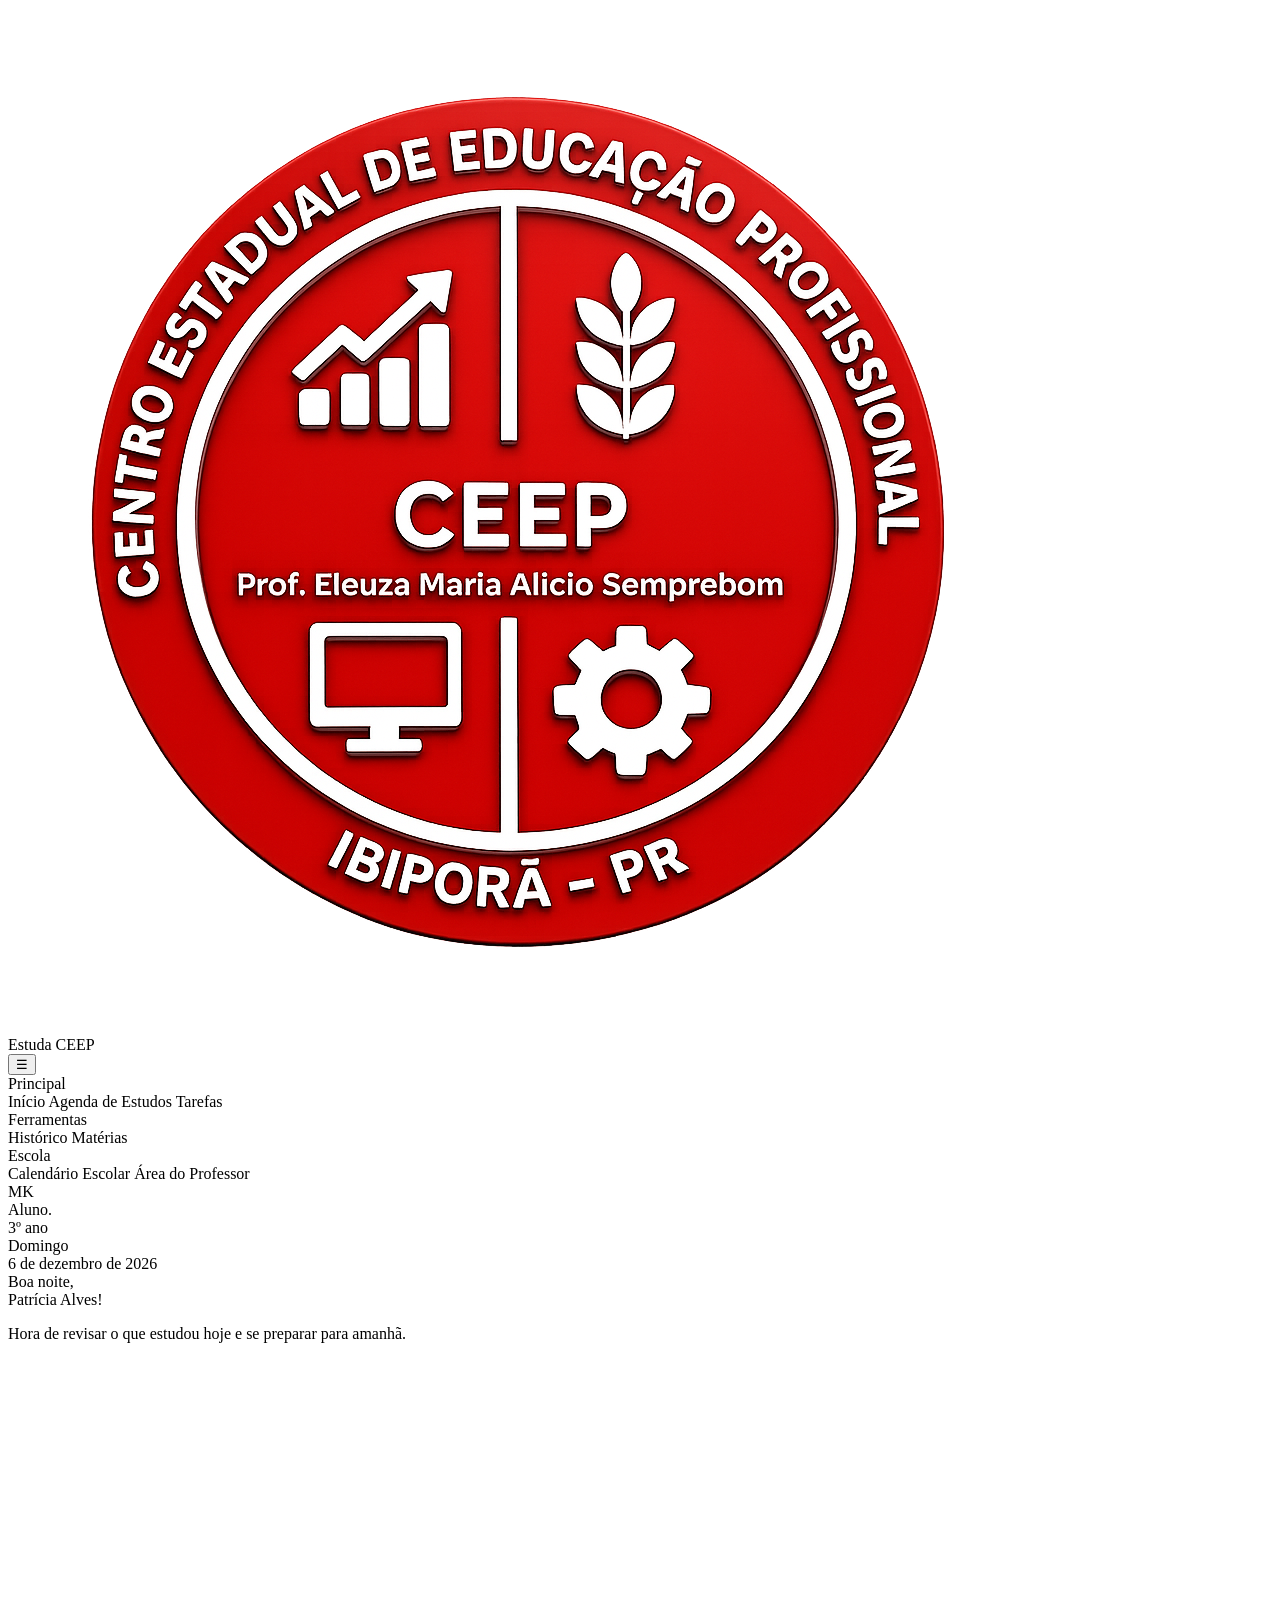
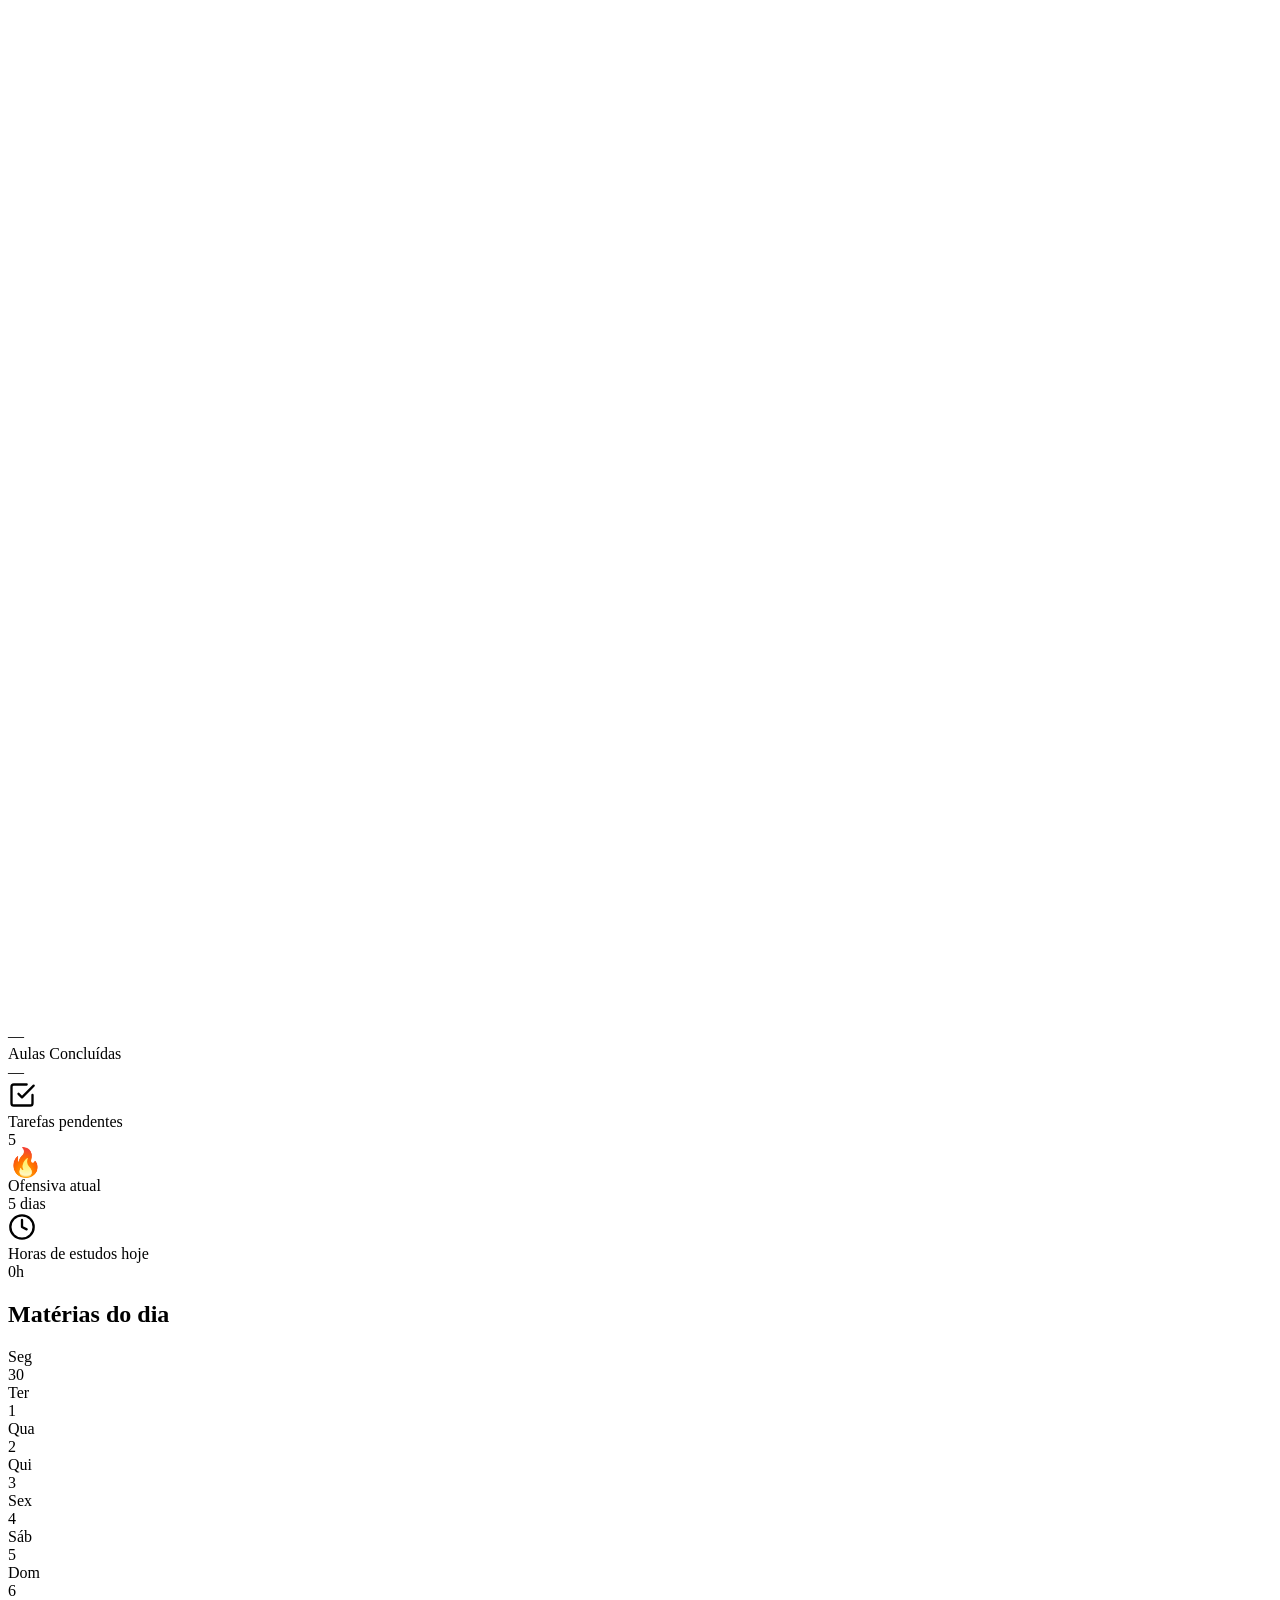
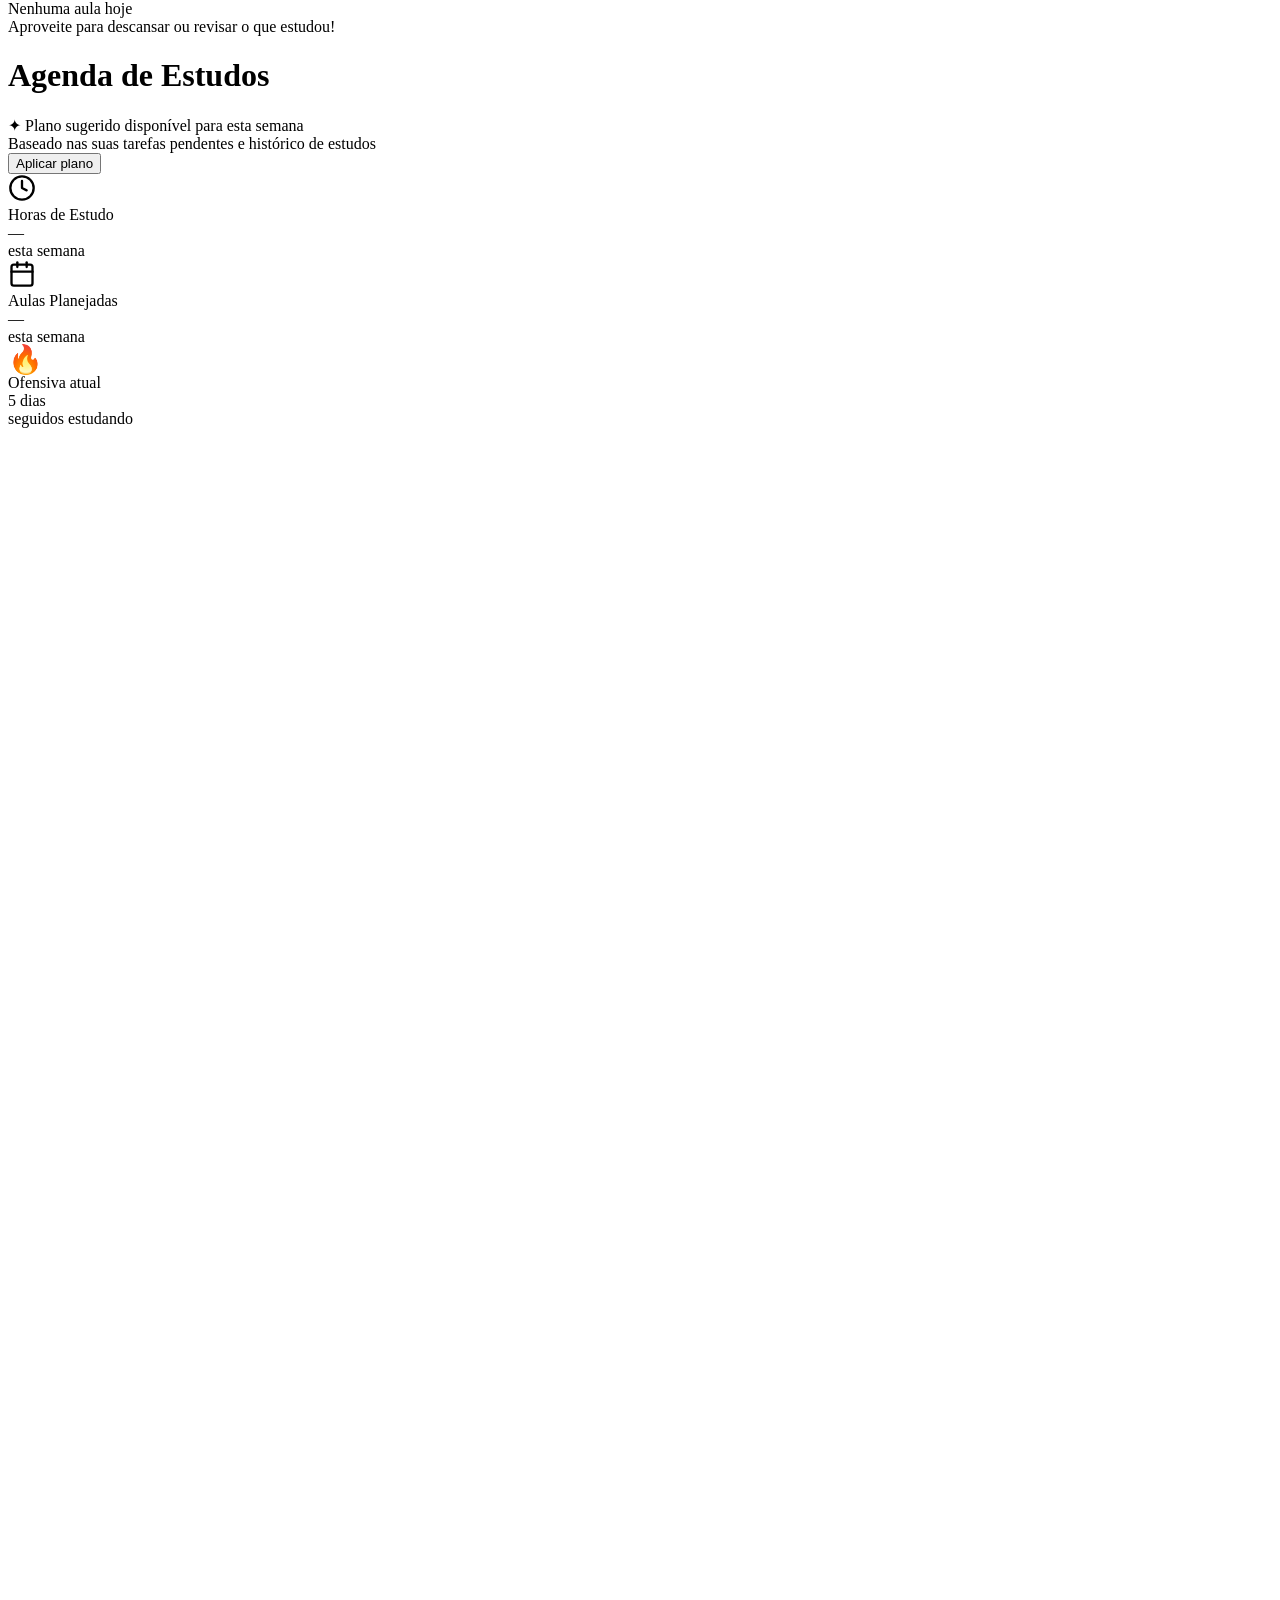
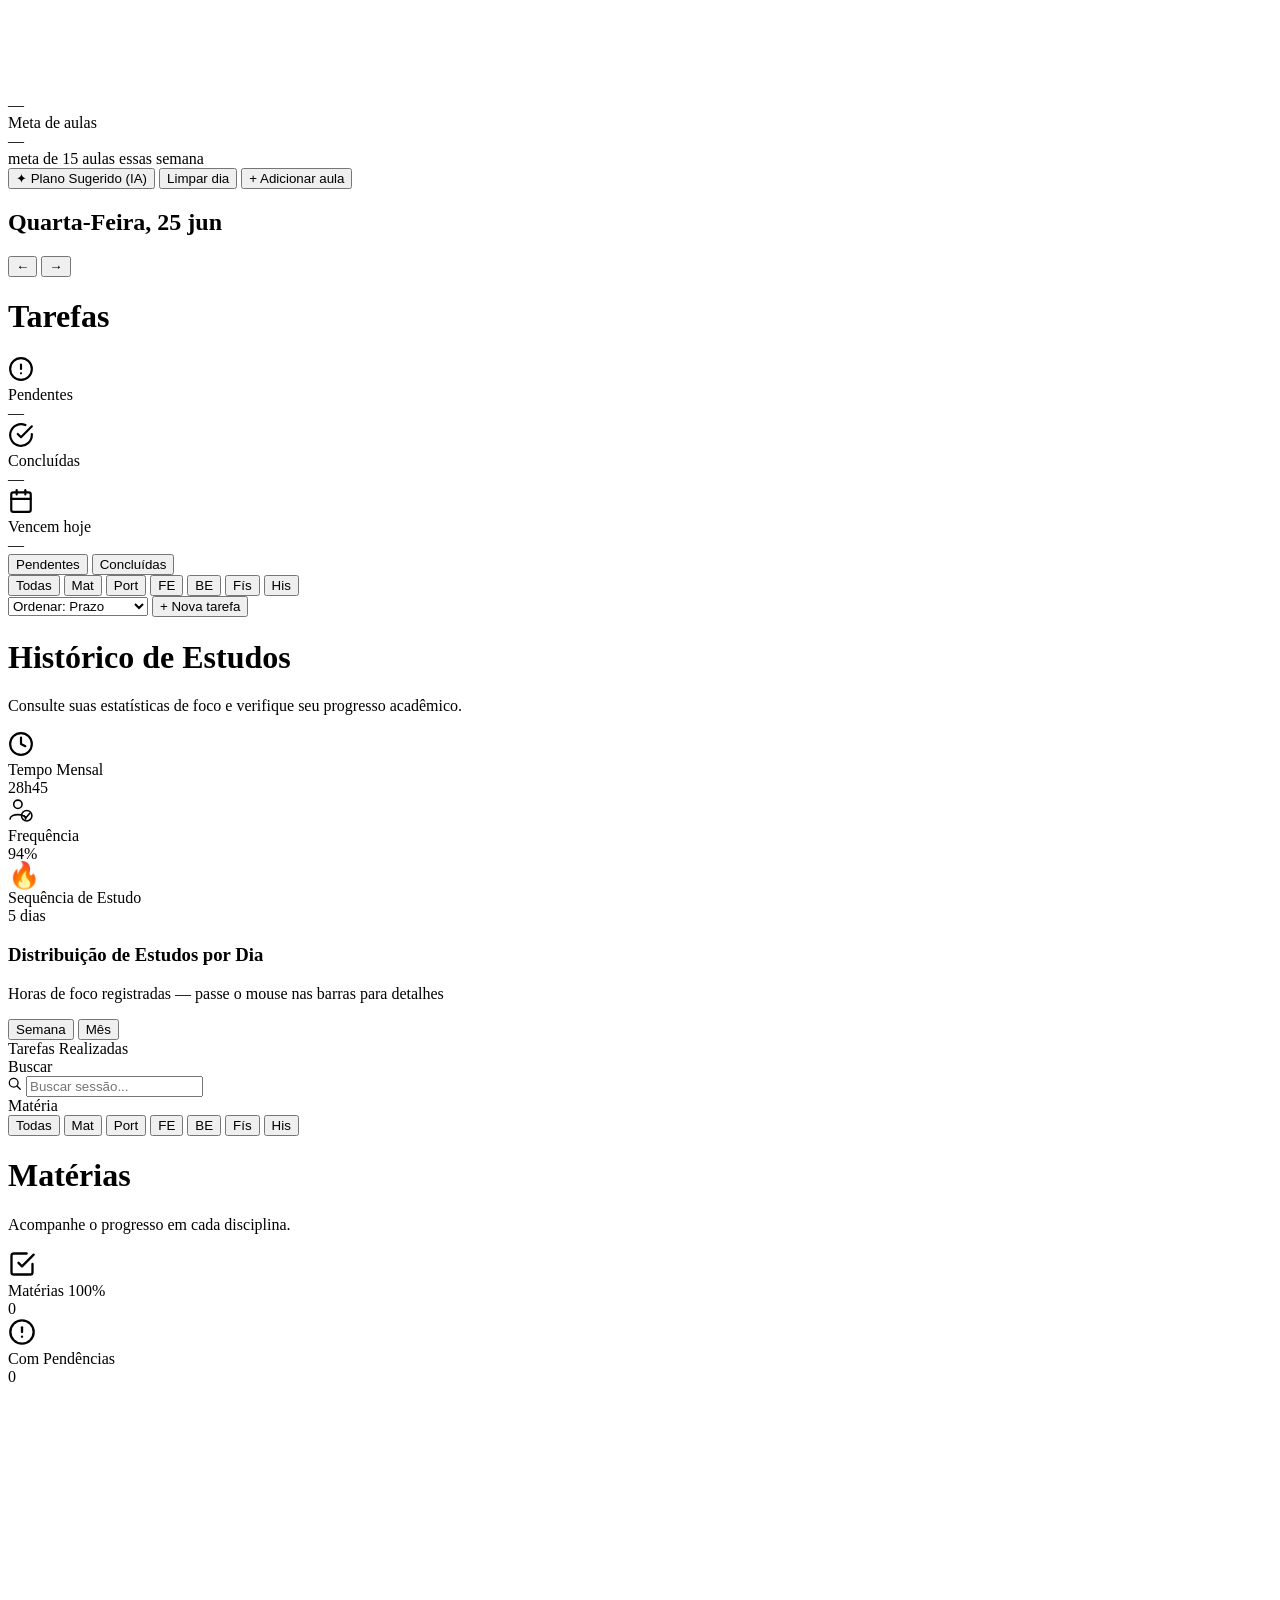
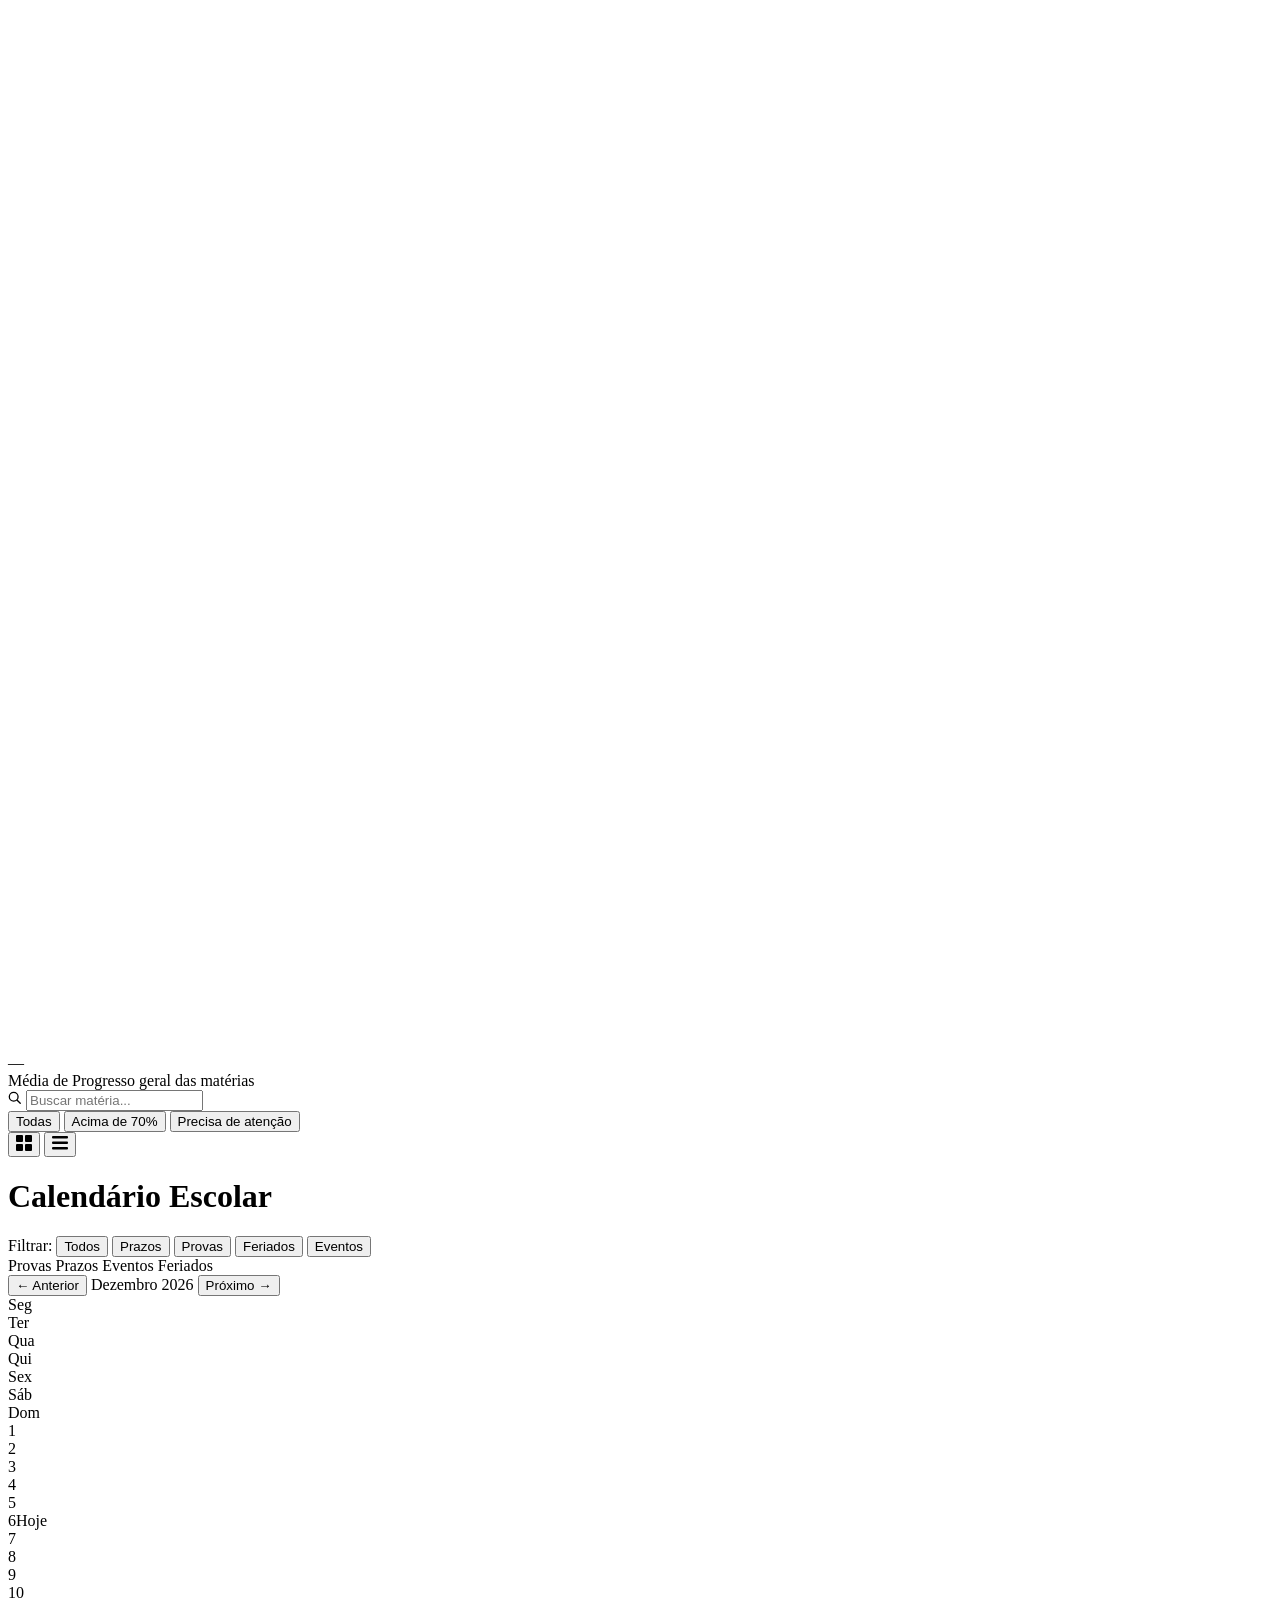
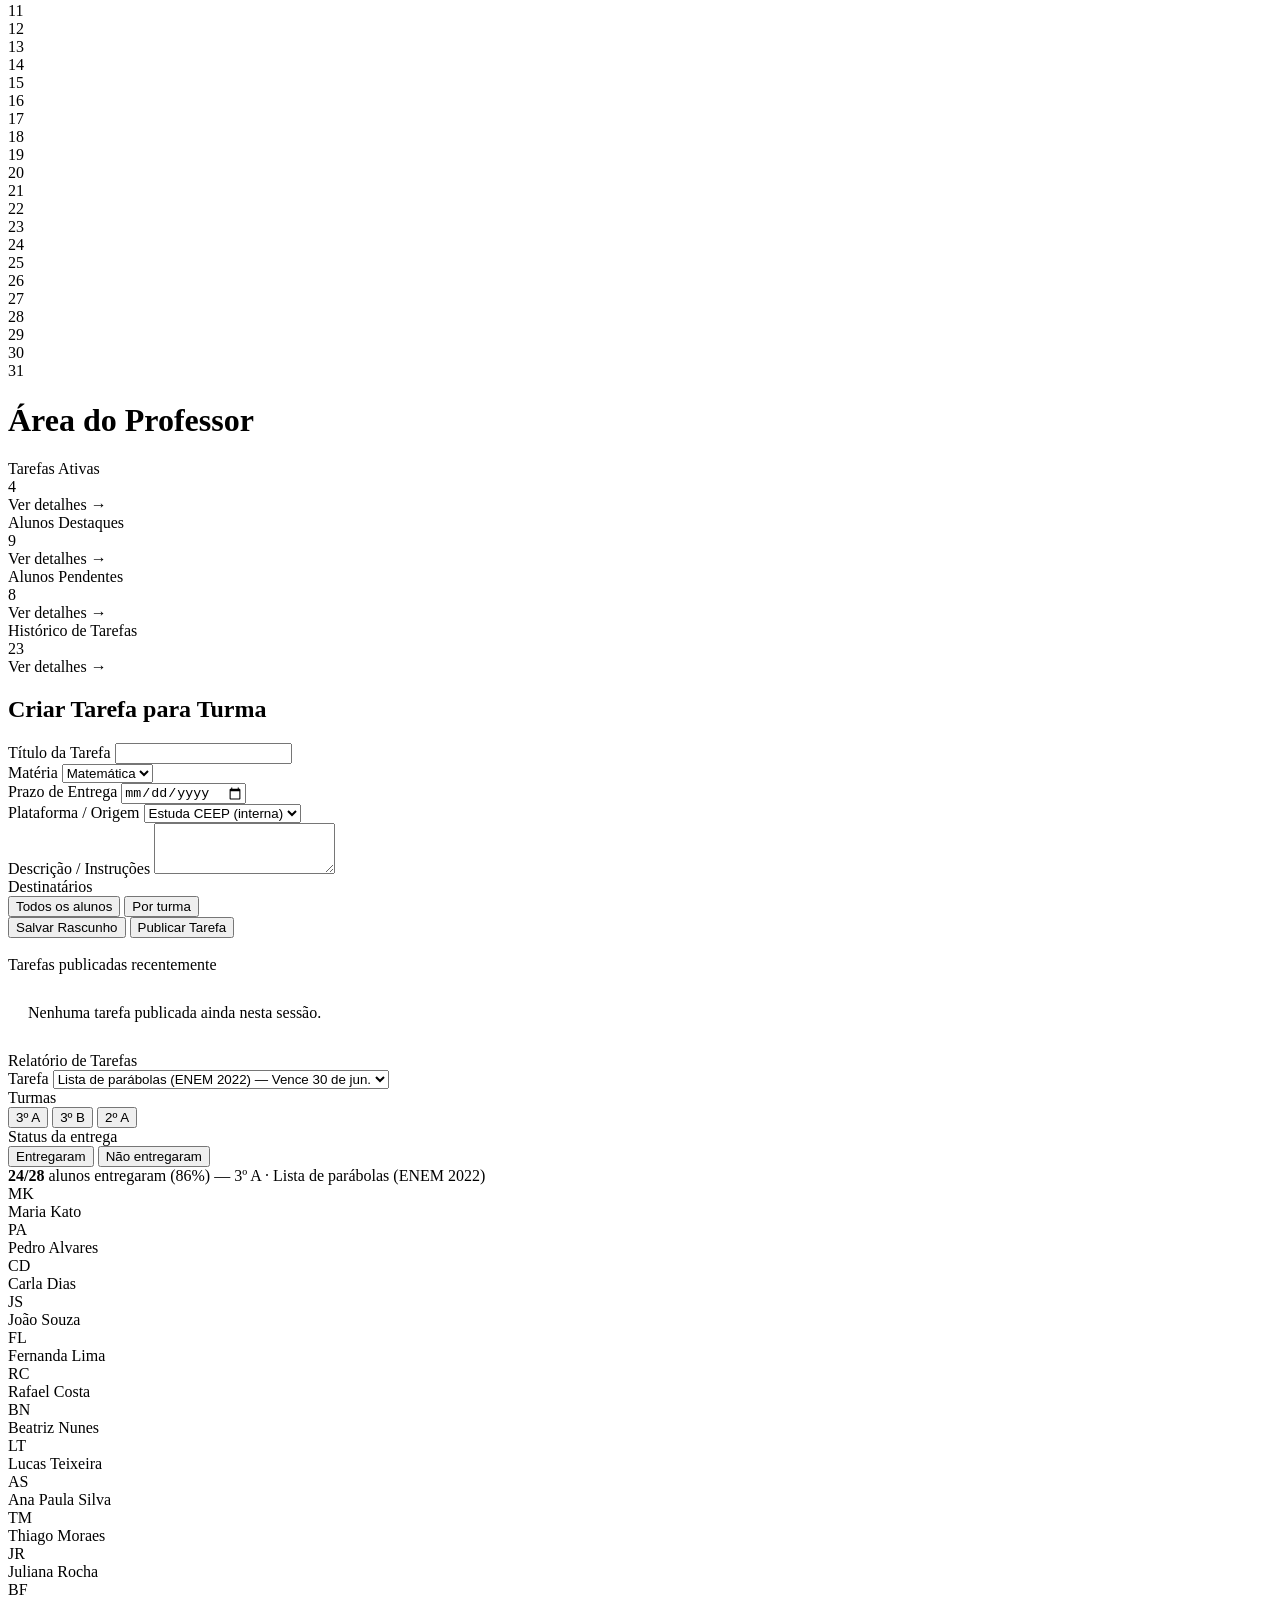
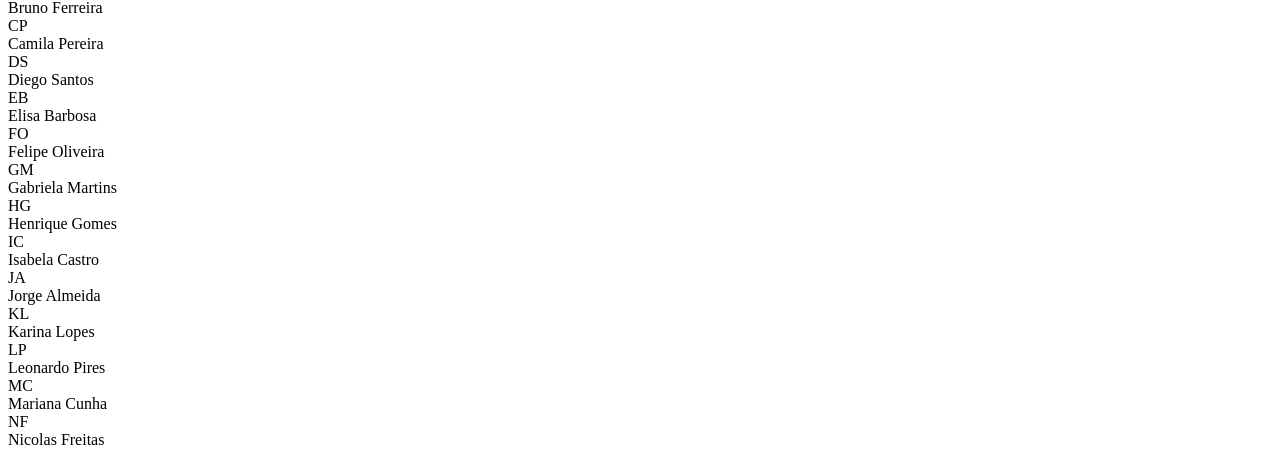
==== commit 3bcd87be: "Testando o link" ====
--- a/index.html
+++ b/index.html
@@ -17,7 +17,11 @@
             <img id="logo-header" src="CEEP-logo.png">
             <div class="top-header-name">Estuda CEEP </div>
         </div>
+        <button class="mobile-menu-btn" id="mobile-menu-btn" aria-label="Abrir menu">☰</button>
     </header>
+
+    <!-- Overlay do menu mobile -->
+    <div class="sidebar-overlay" id="sidebar-overlay"></div>
 
     <!-- ── SIDEBAR ── -->
     <aside class="sidebar">
@@ -201,7 +205,7 @@
                             </svg>
                         </div>
                         <div class="isc-body">
-                            <div class="isc-label">Horas planejadas</div>
+                            <div class="isc-label">Horas de Estudo</div>
                             <div class="isc-value accent-qui" id="agenda-sum-horas">—</div>
                             <div class="isc-sub">esta semana</div>
                         </div>
@@ -262,7 +266,7 @@
 
                 <div class="section">
                     <div class="section-head">
-                        <h2 class="section-title" id="agenda-planner-title">Quarta-feira, 25 jun</h2>
+                        <h2 class="section-title" id="agenda-planner-title">Quarta-Feira, 25 jun</h2>
                         <div class="agenda-day-nav">
                             <button class="agenda-nav-btn" id="agenda-nav-prev" aria-label="Dia anterior">&#8592;</button>
                             <button class="agenda-nav-btn" id="agenda-nav-next" aria-label="Próximo dia">&#8594;</button>
@@ -289,7 +293,7 @@
                     </div>
                     <div class="form-group">
                         <label class="form-label" for="agenda-modal-title">Título / Tópico</label>
-                        <input type="text" id="agenda-modal-title" class="form-input" placeholder="Ex: Funções do 2º grau">
+                        <input type="text" id="agenda-modal-title" class="form-input">
                     </div>
                     <div class="form-group">
                         <label class="form-label" for="agenda-modal-time">Horário</label>
@@ -329,20 +333,38 @@
 
                 <!-- Stats rápidos -->
                 <div class="stats-row">
-                    <div class="stat-card">
-                        <div class="stat-label">Pendentes</div>
-                        <div class="stat-value accent-mat" id="tf-stat-pend">—</div>
-                        <div class="stat-sub">a fazer</div>
-                    </div>
-                    <div class="stat-card">
-                        <div class="stat-label">Concluídas</div>
-                        <div class="stat-value accent-bio" id="tf-stat-conc">—</div>
-                        <div class="stat-sub">finalizadas</div>
-                    </div>
-                    <div class="stat-card">
-                        <div class="stat-label">Vencem hoje</div>
-                        <div class="stat-value accent-qui" id="tf-stat-hoje">—</div>
-                        <div class="stat-sub">prazo hoje</div>
+                    <div class="stat-card stat-card--icon">
+                        <div class="isc-icon-wrap isc-icon--pending">
+                            <svg width="26" height="26" viewBox="0 0 24 24" fill="none" stroke="currentColor" stroke-width="2" stroke-linecap="round" stroke-linejoin="round">
+                                <circle cx="12" cy="12" r="10"/><line x1="12" y1="8" x2="12" y2="12"/><line x1="12" y1="16" x2="12.01" y2="16"/>
+                            </svg>
+                        </div>
+                        <div class="isc-body">
+                            <div class="stat-label">Pendentes</div>
+                            <div class="stat-value accent-mat" id="tf-stat-pend">—</div>
+                        </div>
+                    </div>
+                    <div class="stat-card stat-card--icon">
+                        <div class="isc-icon-wrap isc-icon--done">
+                            <svg width="26" height="26" viewBox="0 0 24 24" fill="none" stroke="currentColor" stroke-width="2" stroke-linecap="round" stroke-linejoin="round">
+                                <path d="M22 11.08V12a10 10 0 1 1-5.93-9.14"/><polyline points="22 4 12 14.01 9 11.01"/>
+                            </svg>
+                        </div>
+                        <div class="isc-body">
+                            <div class="stat-label">Concluídas</div>
+                            <div class="stat-value accent-bio" id="tf-stat-conc">—</div>
+                        </div>
+                    </div>
+                    <div class="stat-card stat-card--icon">
+                        <div class="isc-icon-wrap isc-icon--due" id="tf-stat-hoje-icon">
+                            <svg width="26" height="26" viewBox="0 0 24 24" fill="none" stroke="currentColor" stroke-width="2" stroke-linecap="round" stroke-linejoin="round">
+                                <rect x="3" y="4" width="18" height="18" rx="2" ry="2"/><line x1="16" y1="2" x2="16" y2="6"/><line x1="8" y1="2" x2="8" y2="6"/><line x1="3" y1="10" x2="21" y2="10"/>
+                            </svg>
+                        </div>
+                        <div class="isc-body">
+                            <div class="stat-label">Vencem hoje</div>
+                            <div class="stat-value accent-qui" id="tf-stat-hoje">—</div>
+                        </div>
                     </div>
                 </div>
 
@@ -350,8 +372,7 @@
                 <div class="tf-controls">
                     <div class="tf-controls-left">
                         <div class="tf-filter-group" id="tf-status-filters">
-                            <button class="tf-filter-btn active" data-filter="todas">Todas</button>
-                            <button class="tf-filter-btn" data-filter="pendentes">Pendentes</button>
+                            <button class="tf-filter-btn active" data-filter="pendentes">Pendentes</button>
                             <button class="tf-filter-btn" data-filter="concluidas">Concluídas</button>
                         </div>
                         <div class="tf-divider"></div>
@@ -437,17 +458,43 @@
                 </div>
 
                 <div class="stats-row">
-                    <div class="stat-card">
-                        <div class="stat-label">Tempo Mensal</div>
-                        <div class="stat-value accent-qui">28h45</div>
-                    </div>
-                    <div class="stat-card">
-                        <div class="stat-label">Frequência</div>
-                        <div class="stat-value accent-bio">94%</div>
-                    </div>
-                    <div class="stat-card">
-                        <div class="stat-label">Sequência de Estudo</div>
-                        <div class="stat-value accent-mat">5 dias</div>
+                    <div class="stat-card stat-card--icon">
+                        <div class="isc-icon-wrap isc-icon--hours">
+                            <svg width="26" height="26" viewBox="0 0 24 24" fill="none" stroke="currentColor" stroke-width="2" stroke-linecap="round" stroke-linejoin="round">
+                                <circle cx="12" cy="12" r="10"/><polyline points="12 6 12 12 16 14"/>
+                            </svg>
+                        </div>
+                        <div class="isc-body">
+                            <div class="stat-label">Tempo Mensal</div>
+                            <div class="stat-value accent-qui">28h45</div>
+                        </div>
+                    </div>
+                    <div class="stat-card stat-card--icon">
+                        <div class="isc-icon-wrap isc-icon--done">
+                            <svg width="26" height="26" viewBox="0 0 100 100" fill="none" stroke="currentColor" stroke-width="6" stroke-linecap="round" stroke-linejoin="round">
+                                <!-- Cabeça -->
+                                <circle cx="38" cy="28" r="16"/>
+                                <!-- Corpo -->
+                                <path d="M8 85 C8 62 68 62 68 85"/>
+                                <!-- Círculo do check -->
+                                <circle cx="72" cy="72" r="20" fill="none"/>
+                                <!-- Check -->
+                                <polyline points="62,72 69,80 83,63"/>
+                            </svg>
+                        </div>
+                        <div class="isc-body">
+                            <div class="stat-label">Frequência</div>
+                            <div class="stat-value accent-bio">94%</div>
+                        </div>
+                    </div>
+                    <div class="stat-card stat-card--icon">
+                        <div class="isc-icon-wrap isc-icon--streak">
+                            <span style="font-size:26px;line-height:1;">🔥</span>
+                        </div>
+                        <div class="isc-body">
+                            <div class="stat-label">Sequência de Estudo</div>
+                            <div class="stat-value accent-mat">5 dias</div>
+                        </div>
                     </div>
                 </div>
 
@@ -475,33 +522,40 @@
 
                 <!-- ── SESSÕES RECENTES: FILTROS + BUSCA ── -->
                 <div class="section">
-                    <div class="section-head">
-                        <h2 class="section-title">Sessões Recentes</h2>
-                        <span class="section-note" id="hist-session-count">Últimas sessões</span>
-                    </div>
-
-                    <div class="hist-controls">
-                        <div class="hist-search-wrap">
-                            <svg class="hist-search-icon" width="14" height="14" viewBox="0 0 16 16" fill="none"><circle cx="6.5" cy="6.5" r="5" stroke="currentColor" stroke-width="1.5"/><path d="M10.5 10.5L14 14" stroke="currentColor" stroke-width="1.5" stroke-linecap="round"/></svg>
-                            <input class="hist-search-input" id="hist-search" type="text" placeholder="Buscar sessão...">
-                        </div>
-                        <div class="tf-filter-group" id="hist-subj-filters">
-                            <button class="tf-subj-btn active" data-subj="todas">Todas</button>
-                            <button class="tf-subj-btn" data-subj="mat"  style="--sc:var(--mat)">Mat</button>
-                            <button class="tf-subj-btn" data-subj="por"  style="--sc:var(--port)">Port</button>
-                            <button class="tf-subj-btn" data-subj="bio"  style="--sc:var(--bio)">FE</button>
-                            <button class="tf-subj-btn" data-subj="qui"  style="--sc:var(--qui)">BE</button>
-                            <button class="tf-subj-btn" data-subj="fis"  style="--sc:var(--fis)">Fís</button>
-                            <button class="tf-subj-btn" data-subj="his"  style="--sc:var(--hist)">His</button>
-                        </div>
-                    </div>
-
-                    <div class="tasks-list" id="hist-sessions-list"></div>
-
-                    <div class="tf-empty" id="hist-empty" style="display:none;">
-                        <div class="tf-empty-icon">🔍</div>
-                        <div class="tf-empty-title">Nenhuma sessão encontrada</div>
-                        <div class="tf-empty-sub">Tente outro filtro ou termo de busca.</div>
+                    <div class="rt-panel">
+                        <div class="prof-pub-header prof-pub-header--no-border">
+                            <span class="section-title">Tarefas Realizadas</span>
+                        </div>
+
+                        <div class="rt-panel-controls rt-panel-controls--inline">
+                            <div class="form-group" style="margin-bottom:0;">
+                                <label class="form-label">Buscar</label>
+                                <div class="hist-search-wrap">
+                                    <svg class="hist-search-icon" width="14" height="14" viewBox="0 0 16 16" fill="none"><circle cx="6.5" cy="6.5" r="5" stroke="currentColor" stroke-width="1.5"/><path d="M10.5 10.5L14 14" stroke="currentColor" stroke-width="1.5" stroke-linecap="round"/></svg>
+                                    <input class="hist-search-input hist-search-input--full" id="hist-search" type="text" placeholder="Buscar sessão...">
+                                </div>
+                            </div>
+                            <div class="form-group" style="margin-bottom:0;">
+                                <label class="form-label">Matéria</label>
+                                <div class="tf-filter-group" id="hist-subj-filters">
+                                    <button class="tf-subj-btn active" data-subj="todas">Todas</button>
+                                    <button class="tf-subj-btn" data-subj="mat"  style="--sc:var(--mat)">Mat</button>
+                                    <button class="tf-subj-btn" data-subj="por"  style="--sc:var(--port)">Port</button>
+                                    <button class="tf-subj-btn" data-subj="bio"  style="--sc:var(--bio)">FE</button>
+                                    <button class="tf-subj-btn" data-subj="qui"  style="--sc:var(--qui)">BE</button>
+                                    <button class="tf-subj-btn" data-subj="fis"  style="--sc:var(--fis)">Fís</button>
+                                    <button class="tf-subj-btn" data-subj="his"  style="--sc:var(--hist)">His</button>
+                                </div>
+                            </div>
+                        </div>
+
+                        <div class="rt-students-list" id="hist-sessions-list"></div>
+
+                        <div class="tf-empty" id="hist-empty" style="display:none;">
+                            <div class="tf-empty-icon">🔍</div>
+                            <div class="tf-empty-title">Nenhuma sessão encontrada</div>
+                            <div class="tf-empty-sub">Tente outro filtro ou termo de busca.</div>
+                        </div>
                     </div>
                 </div>
             </div>
@@ -518,18 +572,43 @@
                 </div>
 
                 <!-- Stats rápidos de matérias -->
-                <div class="mat-stats-row">
-                    <div class="mat-stat-pill">
-                        <span class="mat-stat-dot" style="background:var(--bio)"></span>
-                        <span id="mat-stat-conc">0</span> concluídas
-                    </div>
-                    <div class="mat-stat-pill">
-                        <span class="mat-stat-dot" style="background:var(--mat)"></span>
-                        <span id="mat-stat-pend">0</span> com pendências
-                    </div>
-                    <div class="mat-stat-pill">
-                        <span class="mat-stat-dot" style="background:var(--qui)"></span>
-                        Média de progresso: <strong id="mat-stat-avg">—</strong>
+                <div class="inicio-summary-row mat-stats-row">
+                    <div class="inicio-summary-card">
+                        <div class="isc-icon-wrap isc-icon--done">
+                            <svg width="28" height="28" viewBox="0 0 24 24" fill="none" stroke="currentColor" stroke-width="2" stroke-linecap="round" stroke-linejoin="round">
+                                <path d="M9 11l3 3L22 4"/><path d="M21 12v7a2 2 0 0 1-2 2H5a2 2 0 0 1-2-2V5a2 2 0 0 1 2-2h11"/>
+                            </svg>
+                        </div>
+                        <div class="isc-body">
+                            <div class="isc-label">Matérias 100%</div>
+                            <div class="isc-value accent-bio" id="mat-stat-conc">0</div>
+                        </div>
+                    </div>
+                    <div class="inicio-summary-card">
+                        <div class="isc-icon-wrap isc-icon--pending">
+                            <svg width="28" height="28" viewBox="0 0 24 24" fill="none" stroke="currentColor" stroke-width="2" stroke-linecap="round" stroke-linejoin="round">
+                                <circle cx="12" cy="12" r="10"/><line x1="12" y1="8" x2="12" y2="12"/><line x1="12" y1="16" x2="12.01" y2="16"/>
+                            </svg>
+                        </div>
+                        <div class="isc-body">
+                            <div class="isc-label">Com Pendências</div>
+                            <div class="isc-value accent-mat" id="mat-stat-pend">0</div>
+                        </div>
+                    </div>
+                    <div class="inicio-summary-card">
+                        <div class="isc-ring-wrap">
+                            <svg class="isc-ring" viewBox="0 0 72 72">
+                                <circle cx="36" cy="36" r="28" fill="none" stroke="rgba(255,255,255,0.08)" stroke-width="6"/>
+                                <circle cx="36" cy="36" r="28" fill="none" stroke="var(--qui)" stroke-width="6"
+                                    stroke-dasharray="176" stroke-dashoffset="176"
+                                    stroke-linecap="round" transform="rotate(-90 36 36)"
+                                    id="mat-stat-avg-arc"/>
+                            </svg>
+                            <div class="isc-ring-pct" id="mat-stat-avg">—</div>
+                        </div>
+                        <div class="isc-body">
+                            <div class="isc-label">Média de Progresso geral das matérias</div>
+                        </div>
                     </div>
                 </div>
 
@@ -559,7 +638,6 @@
 
                 <!-- Estado vazio -->
                 <div id="mat-empty" style="display:none;" class="tf-empty">
-                    <div class="tf-empty-icon">📚</div>
                     <div class="tf-empty-title">Nenhuma matéria encontrada</div>
                     <div class="tf-empty-sub">Tente outro filtro ou termo de busca.</div>
                 </div>
@@ -577,21 +655,23 @@
                     </div>
                 </div>
 
-                <div class="cal-legend">
-                    <span class="cal-legend-item"><span class="cal-dot dot-prova"></span>Provas</span>
-                    <span class="cal-legend-item"><span class="cal-dot dot-prazo"></span>Prazos</span>
-                    <span class="cal-legend-item"><span class="cal-dot dot-evento"></span>Eventos</span>
-                    <span class="cal-legend-item"><span class="cal-dot dot-recesso"></span>Feriados</span>
-                </div>
-
                 <!-- ── FILTRO POR CATEGORIA ── -->
                 <div class="cal-filter-bar" id="cal-filter-bar">
-                    <span class="cal-filter-label">Filtrar:</span>
-                    <button class="cal-filter-btn active" data-cat="todas">Todos</button>
-                    <button class="cal-filter-btn" data-cat="event-prazo">Prazos</button>
-                    <button class="cal-filter-btn" data-cat="event-prova">Provas</button>
-                    <button class="cal-filter-btn" data-cat="event-feriado">Feriados</button>
-                    <button class="cal-filter-btn" data-cat="event-evento">Eventos</button>
+                    <div class="cal-filter-row">
+                        <span class="cal-filter-label">Filtrar:</span>
+                        <button class="cal-filter-btn active" data-cat="todas">Todos</button>
+                        <button class="cal-filter-btn" data-cat="event-prazo">Prazos</button>
+                        <button class="cal-filter-btn" data-cat="event-prova">Provas</button>
+                        <button class="cal-filter-btn" data-cat="event-feriado">Feriados</button>
+                        <button class="cal-filter-btn" data-cat="event-evento">Eventos</button>
+                    </div>
+
+                    <div class="cal-legend">
+                        <span class="cal-legend-item"><span class="cal-dot dot-prova"></span>Provas</span>
+                        <span class="cal-legend-item"><span class="cal-dot dot-prazo"></span>Prazos</span>
+                        <span class="cal-legend-item"><span class="cal-dot dot-evento"></span>Eventos</span>
+                        <span class="cal-legend-item"><span class="cal-dot dot-recesso"></span>Feriados</span>
+                    </div>
                 </div>
 
                 <!-- ── MODAL DIA ── -->
@@ -645,18 +725,18 @@
                         <div class="stat-card-hint">Ver detalhes →</div>
                     </div>
                     <div class="stat-card stat-card--clickable" data-modal="modal-alunos-ativos" title="Ver detalhes">
-                        <div class="stat-label">Alunos Ativos</div>
-                        <div class="stat-value accent-bio">45</div>
+                        <div class="stat-label">Alunos Destaques</div>
+                        <div class="stat-value accent-bio">9</div>
                         <div class="stat-card-hint">Ver detalhes →</div>
                     </div>
                     <div class="stat-card stat-card--clickable" data-modal="modal-nao-realizadas" title="Ver detalhes">
-                        <div class="stat-label">Tarefas Não Realizadas</div>
-                        <div class="stat-value accent-mat">7</div>
+                        <div class="stat-label">Alunos Pendentes</div>
+                        <div class="stat-value accent-mat">8</div>
                         <div class="stat-card-hint">Ver detalhes →</div>
                     </div>
                     <div class="stat-card stat-card--clickable" data-modal="modal-realizadas" title="Ver detalhes">
-                        <div class="stat-label">Tarefas Passadas</div>
-                        <div class="stat-value accent-port">23</div>
+                        <div class="stat-label">Histórico de Tarefas</div>
+                        <div class="stat-value accent-port" id="prof-historico-count">23</div>
                         <div class="stat-card-hint">Ver detalhes →</div>
                     </div>
                 </div>
@@ -713,8 +793,6 @@
                                 <span class="turma-chip">3º A</span>
                                 <span class="turma-chip">3º B</span>
                                 <span class="turma-chip">2º A</span>
-                                <span class="turma-chip">2º B</span>
-                                <span class="turma-chip">1º A</span>
                             </div>
                         </div>
                         <div>
@@ -723,29 +801,32 @@
                         </div>
                     </div>
 
-                    <div class="modal-subtitle" style="margin-top:18px;">Tarefas publicadas recentemente</div>
-                    <div id="prof-tasks-list">
-                        <p class="modal-stat-meta prof-tasks-empty" style="padding:14px 0;">Nenhuma tarefa publicada ainda nesta sessão.</p>
+                    <div class="rt-panel" style="margin-top:18px;">
+                        <div class="prof-pub-header">
+                            <span class="section-title">Tarefas publicadas recentemente</span>
+                        </div>
+                        <div id="prof-tasks-list" class="prof-pub-list">
+                            <p class="modal-stat-meta prof-tasks-empty" style="padding:14px 20px;">Nenhuma tarefa publicada ainda nesta sessão.</p>
+                        </div>
                     </div>
                 </div>
                 <div class="section">
-                    <div class="section-head">
-                        <h2 class="section-title">Relatório de Tarefas</h2>
-                    </div>
-                    <p class="modal-subtitle" style="margin-top:-6px;">Escolha a turma e a tarefa para ver quem entregou e quem ainda não entregou.</p>
-
-                    <!-- Turmas do professor -->
-                    <div class="modal-turma-filter" id="rt-turma-filter">
-                        <button class="turma-filter-btn active" data-turma="3A">3º A (28)</button>
-                        <button class="turma-filter-btn" data-turma="3B">3º B (29)</button>
-                        <button class="turma-filter-btn" data-turma="2A">2º A (27)</button>
-                    </div>
-
                     <div class="rt-panel">
+                        <div class="prof-pub-header prof-pub-header--no-border">
+                            <span class="section-title">Relatório de Tarefas</span>
+                        </div>
                         <div class="rt-panel-controls">
                             <div class="form-group" style="margin-bottom:0;">
                                 <label class="form-label">Tarefa</label>
                                 <select class="form-input" id="rt-task-select"></select>
+                            </div>
+                            <div class="form-group" style="margin-bottom:0;">
+                                <label class="form-label">Turmas</label>
+                                <div class="tf-filter-group" id="rt-turma-filter">
+                                    <button class="turma-filter-btn tf-filter-btn active" data-turma="3A">3º A</button>
+                                    <button class="turma-filter-btn tf-filter-btn" data-turma="3B">3º B</button>
+                                    <button class="turma-filter-btn tf-filter-btn" data-turma="2A">2º A</button>
+                                </div>
                             </div>
                             <div class="form-group" style="margin-bottom:0;">
                                 <label class="form-label">Status da entrega</label>
@@ -757,7 +838,7 @@
                         </div>
 
                         <div class="rt-panel-summary">
-                            <div class="modal-stat-meta" id="rt-summary" style="margin-bottom:8px;"></div>
+                            <div class="rt-summary-stat" id="rt-summary"></div>
                             <div class="entrega-progress-bar-wrap">
                                 <div class="entrega-progress-bar" id="rt-progress-bar" style="width:0%;"></div>
                             </div>
@@ -825,35 +906,9 @@
             <!-- Painel: Arquivos / Links Úteis -->
             <div class="mm-panel" id="mm-panel-arquivos" style="display:none;">
                 <div class="mm-arquivos-header">
-                    <p class="mm-arquivos-sub">Slides, apostilas, vídeos e links enviados pelo professor.</p>
-                    <button class="btn btn-secondary mm-add-file-btn" id="mm-add-file-btn">+ Adicionar link</button>
+                    <p class="section-title">Arquivos de apoio</p>
                 </div>
                 <div id="mm-arquivos-list" class="mm-arquivos-list"></div>
-
-                <!-- Mini form para adicionar link -->
-                <div class="mm-add-file-form" id="mm-add-file-form" style="display:none;">
-                    <div class="form-group">
-                        <label class="form-label">Título do recurso</label>
-                        <input type="text" class="form-input" id="mm-file-title" placeholder="Ex: Slides — Funções Quadráticas">
-                    </div>
-                    <div class="form-group">
-                        <label class="form-label">URL / Link</label>
-                        <input type="url" class="form-input" id="mm-file-url" placeholder="https://...">
-                    </div>
-                    <div class="mm-file-type-row">
-                        <label class="form-label">Tipo</label>
-                        <div class="mm-file-types" id="mm-file-types">
-                            <button class="mm-type-btn active" data-type="slide">🖼️ Slide</button>
-                            <button class="mm-type-btn" data-type="video">▶️ Vídeo</button>
-                            <button class="mm-type-btn" data-type="pdf">📄 PDF</button>
-                            <button class="mm-type-btn" data-type="link">🔗 Link</button>
-                        </div>
-                    </div>
-                    <div class="modal-actions" style="margin-top:12px;">
-                        <button class="btn btn-secondary" id="mm-file-cancel">Cancelar</button>
-                        <button class="btn btn-primary" id="mm-file-confirm">Salvar</button>
-                    </div>
-                </div>
             </div>
         </div>
     </div>
@@ -879,64 +934,30 @@
     </div>
 
 
-    <!-- ── MODAL: ALUNOS ATIVOS ── -->
+    <!-- ── MODAL: ALUNOS DESTAQUES ── -->
     <div class="modal-overlay" id="modal-alunos-ativos" style="display:none;">
         <div class="modal-content modal-wide">
             <div class="modal-header-row">
-                <div class="modal-title">Alunos Ativos</div>
+                <div class="modal-title">Alunos Destaques</div>
                 <button class="modal-close-x" data-close="modal-alunos-ativos">✕</button>
             </div>
-            <p class="modal-subtitle">Alunos que realizaram ao menos uma atividade nos últimos 7 dias.</p>
-            <div class="modal-stat-list">
-                <div class="modal-stat-item">
-                    <div class="student-avatar">MK</div>
-                    <div class="modal-stat-body">
-                        <div class="modal-stat-title">Maria Kato — 3º A</div>
-                        <div class="modal-stat-meta">28h estudadas · 52 ciclos Pomodoro · 100% de entregas</div>
-                    </div>
-                    <span class="modal-badge modal-badge-ok">Destaque</span>
-                </div>
-                <div class="modal-stat-item">
-                    <div class="student-avatar">PO</div>
-                    <div class="modal-stat-body">
-                        <div class="modal-stat-title">Pedro Oliveira — 3º B</div>
-                        <div class="modal-stat-meta">22h estudadas · ofensiva de 12 dias</div>
-                    </div>
-                    <span class="modal-badge modal-badge-ok">Destaque</span>
-                </div>
-                <div class="modal-stat-item">
-                    <div class="student-avatar">JL</div>
-                    <div class="modal-stat-body">
-                        <div class="modal-stat-title">Julia Lima — 2º B</div>
-                        <div class="modal-stat-meta">18h estudadas · 3 redações enviadas</div>
-                    </div>
-                    <span class="modal-badge modal-badge-ok">Ativo</span>
-                </div>
-            </div>
-            <div class="modal-alunos-summary">
-                <div class="modal-alunos-turma">
-                    <span class="turma-chip selected">3º A (28)</span>
-                    <span class="turma-chip selected">3º B (29)</span>
-                    <span class="turma-chip">2º A (27)</span>
-                </div>
-                <p class="modal-stat-meta" style="margin-top:10px;">Total: <strong>45 alunos ativos</strong> de 84 matriculados</p>
-            </div>
-            <div class="modal-actions">
-                <button class="btn btn-secondary" data-close="modal-alunos-ativos">Fechar</button>
-                <button class="btn btn-primary">Ver lista completa</button>
+            <p class="modal-subtitle">Os 3 alunos com melhor desempenho de cada turma nos últimos 7 dias.</p>
+
+            <div id="modal-alunos-destaques-list">
+                <!-- Renderizado pelo JS -->
             </div>
         </div>
     </div>
 
-    <!-- ── MODAL: TAREFAS NÃO REALIZADAS ── -->
+    <!-- ── MODAL: ALUNOS PENDENTES ── -->
     <div class="modal-overlay" id="modal-nao-realizadas" style="display:none;">
         <div class="modal-content modal-wide">
             <div class="modal-header-row">
-                <div class="modal-title">Tarefas Não Realizadas</div>
+                <div class="modal-title">Alunos Pendentes</div>
                 <button class="modal-close-x" data-close="modal-nao-realizadas">✕</button>
             </div>
             <p class="modal-subtitle">Alunos com entregas pendentes ou em atraso, agrupados por turma.</p>
-            <div id="modal-nao-realizadas-list">
+            <div id="modal-nao-realizadas-list">    
                 <!-- Renderizado pelo JS -->
             </div>
             <div class="modal-actions">
@@ -946,11 +967,11 @@
         </div>
     </div>
 
-    <!-- ── MODAL: TAREFAS REALIZADAS ── -->
+    <!-- ── MODAL: HISTÓRICO DE TAREFAS ── -->
     <div class="modal-overlay" id="modal-realizadas" style="display:none;">
         <div class="modal-content modal-wide">
             <div class="modal-header-row">
-                <div class="modal-title">Tarefas Passadas</div>
+                <div class="modal-title">Histórico de Tarefas</div>
                 <button class="modal-close-x" data-close="modal-realizadas">✕</button>
             </div>
             <p class="modal-subtitle">Tarefas encerradas — filtre por turma para ver as entregas.</p>
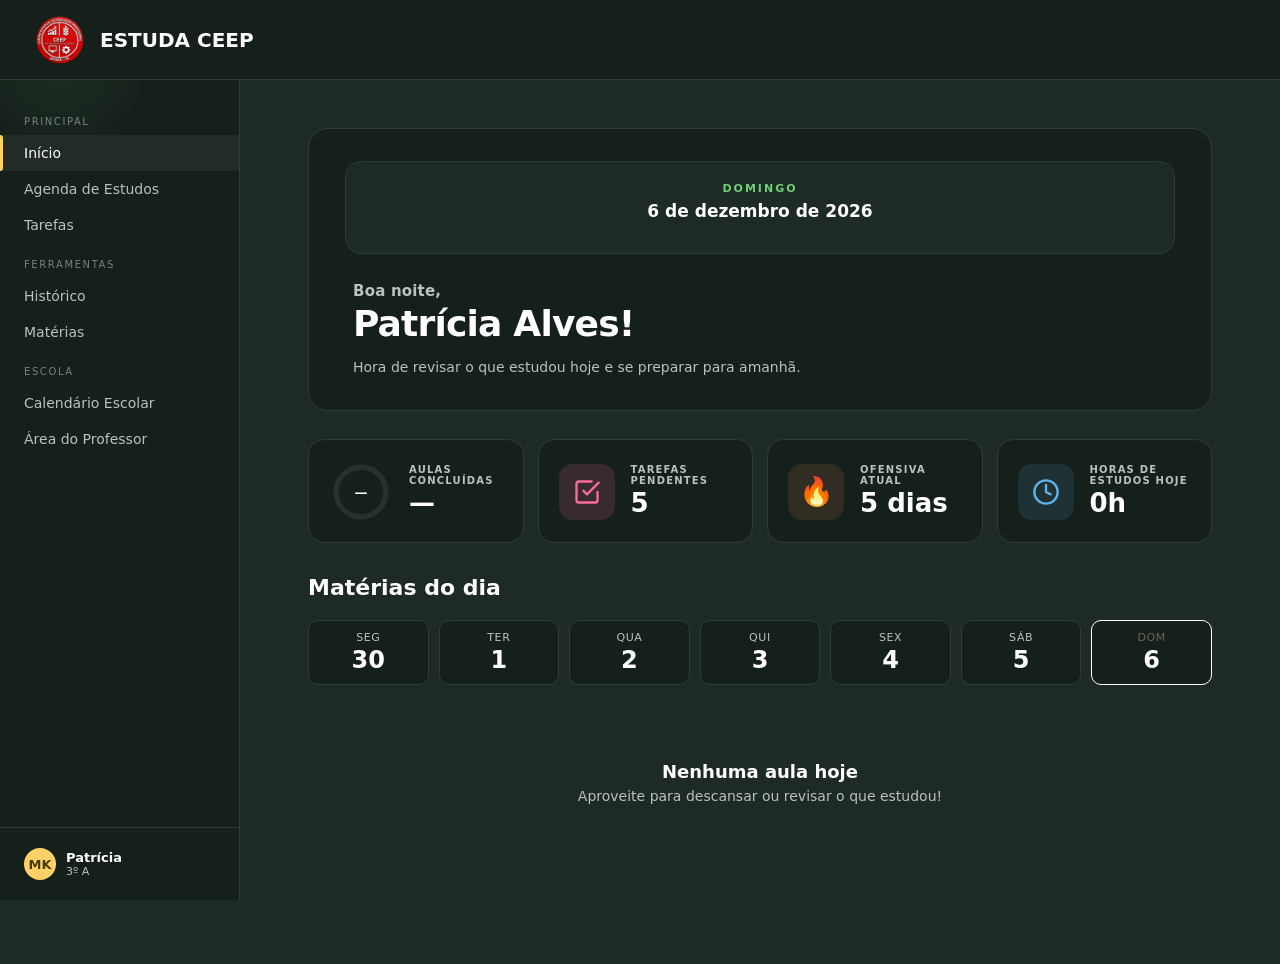
==== commit 7accd30a: "só retocando" ====
--- a/index.html
+++ b/index.html
@@ -65,8 +65,8 @@
             <div class="user-row">
                 <div class="user-avatar">MK</div>
                 <div>
-                    <div class="user-name">Aluno.</div>
-                    <div class="user-role">3º ano</div>
+                    <div class="user-name">Patrícia</div>
+                    <div class="user-role">3º A</div>
                 </div>
             </div>
         </div>
--- a/style.css
+++ b/style.css
@@ -0,0 +1,4118 @@
+:root {
+    --fundo: #1E2A24;
+    --fundo-secundario: #16201B;
+    --branco: #FFFFFF;
+    --borda-cinza: #B9C2BC;
+    --board-line: #2E3D35;
+
+    --mat: #FF8A5B;
+    --port: #5FB3E8;
+    --hist: #C792EA;
+    --bio: #6FCF7A;
+    --qui: #FFD166;
+    --fis: #FF6B9D;
+
+    --sidebar-w: 240px;
+    --header-h: 80px;
+}
+
+*, *::before, *::after {
+    box-sizing: border-box;
+}
+
+body {
+    background: var(--fundo);
+    color: var(--branco);
+    margin: 0;
+    padding: 0;
+    font-family: system-ui, -apple-system, sans-serif;
+    display: flex;
+    flex-direction: column;
+    min-height: 100vh;
+}
+
+/* ── TOP HEADER ── */
+
+.top-header {
+    position: fixed;
+    top: 0;
+    left: 0;
+    right: 0;
+    height: var(--header-h);    
+    background: var(--fundo-secundario);
+    border-bottom: 1px solid var(--board-line);
+    display: flex;
+    align-items: center;
+    padding: 0 32px;
+    z-index: 100;
+}
+
+.top-header-brand {
+    display: flex;
+    align-items: center;
+    gap: 12px;
+}
+
+#logo-header {
+    height: 56px;
+    width: 56px;
+    object-fit: contain;
+    flex-shrink: 0;
+}
+
+.top-header-name {
+    font-size: 20px;
+    font-weight: bold;
+    color: var(--branco);
+    text-transform: uppercase;
+    display: block;
+    line-height: 1;
+}
+
+
+/* ── SIDEBAR ── */
+
+.sidebar {
+    width: var(--sidebar-w);
+    background: var(--fundo-secundario);
+    border-right: 1px solid var(--board-line);
+    display: flex;
+    flex-direction: column;
+    position: fixed;
+    top: var(--header-h);
+    left: 0;
+    bottom: 0;
+    overflow-y: auto;
+}
+
+.sidebar-nav {
+    padding: 20px 0;
+    flex: 1;
+}
+
+.nav-section-label {
+    font-size: 10px;
+    letter-spacing: 1.6px;
+    text-transform: uppercase;
+    color: var(--borda-cinza);
+    padding: 0 24px;
+    margin: 16px 0 8px;
+    opacity: 0.6;
+}
+
+.nav-item {
+    display: flex;
+    align-items: center;
+    gap: 12px;
+    padding: 10px 24px;
+    font-size: 14px;
+    color: var(--borda-cinza);
+    cursor: pointer;
+    position: relative;
+    text-decoration: none;
+}
+
+.nav-item.active {
+    color: var(--branco);
+    background: rgba(255, 255, 255, 0.05);
+}
+
+.nav-item.active::before {
+    content: '';
+    position: absolute;
+    left: 0;
+    top: 0;
+    bottom: 0;
+    width: 3px;
+    background: var(--qui);
+    border-radius: 0 3px 3px 0;
+}
+
+.nav-item svg {
+    flex-shrink: 0;
+    opacity: 0.7;
+}
+
+.nav-item.active svg {
+    opacity: 1;
+}
+
+.sidebar-footer {
+    padding: 20px 24px;
+    border-top: 1px solid var(--board-line);
+}
+
+.user-row {
+    display: flex;
+    align-items: center;
+    gap: 10px;
+}
+
+.user-avatar {
+    width: 32px;
+    height: 32px;
+    border-radius: 50%;
+    background: var(--qui);
+    color: #4A3A06;
+    font-size: 13px;
+    font-weight: 800;
+    display: flex;
+    align-items: center;
+    justify-content: center;
+    flex-shrink: 0;
+}
+
+.user-name {
+    font-size: 13px;
+    font-weight: 600;
+    color: var(--branco);
+    line-height: 1.2;
+}
+
+.user-role {
+    font-size: 11px;
+    color: var(--borda-cinza);
+}
+
+/* ── MAIN CONTENT ── */
+
+.main {
+    margin-left: var(--sidebar-w);
+    margin-top: var(--header-h);
+    flex: 1;
+    display: flex;
+    flex-direction: column;
+}
+
+.content {
+    padding: 48px 48px 64px;
+    max-width: 1000px;
+    margin: 0 auto;
+    width: 100%;
+}
+
+/* ── PAGE HEADER ── */
+
+.page-header {
+    display: flex;
+    justify-content: space-between;
+    align-items: flex-start;
+    gap: 16px;
+    margin-bottom: 40px;
+    flex-wrap: wrap;
+}
+
+.page-title {
+    font-size: 40px;
+    font-weight: 800;
+    line-height: 1;
+    margin: 0;
+}
+
+/* ── CENTRALIZAÇÃO: títulos/subtítulos de páginas específicas ── */
+
+#view-agenda .page-header,
+#view-tarefas .page-header,
+#view-historico .page-header,
+#view-materias .page-header,
+#view-calendario .page-header {
+    justify-content: center;
+    text-align: center;
+}
+
+/* ── STATS ROW ── */
+
+.stats-row {
+    display: grid;
+    grid-template-columns: repeat(4, 1fr);
+    gap: 16px;
+    margin-bottom: 40px;
+}
+
+.stat-card {
+    background: var(--fundo-secundario);
+    border: 1px solid var(--board-line);
+    border-radius: 12px;
+    padding: 18px 20px;
+}
+
+/* Tarefas e Histórico têm 3 cards — usar 3 colunas para ficarem centralizados/equilibrados na linha */
+#view-tarefas .stats-row,
+#view-historico .stats-row {
+    grid-template-columns: repeat(3, 1fr);
+}
+
+.stat-card--icon {
+    display: flex;
+    align-items: center;
+    gap: 16px;
+    padding: 16px 20px;
+}
+
+.stat-card--icon .stat-label {
+    margin-bottom: 4px;
+}
+
+.stat-card--icon .stat-value {
+    font-size: 26px;
+}
+
+.stat-label {
+    font-size: 11px;
+    text-transform: uppercase;
+    letter-spacing: 1.2px;
+    color: var(--borda-cinza);
+    margin-bottom: 8px;
+}
+
+.stat-value {
+    font-size: 28px;
+    font-weight: 800;
+    line-height: 1;
+}
+
+.stat-value.accent-mat { color: var(--mat); }
+.stat-value.accent-qui { color: var(--qui); }
+.stat-value.accent-bio { color: var(--bio); }
+.stat-value.accent-port { color: var(--port); }
+
+.stat-sub {
+    font-size: 12px;
+    color: var(--borda-cinza);
+    margin-top: 4px;
+}
+
+/* ── SECTION ── */
+
+.section {
+    margin-bottom: 48px;
+}
+
+.section-head {
+    display: flex;
+    align-items: baseline;
+    justify-content: space-between;
+    gap: 16px;
+    margin-bottom: 20px;
+    flex-wrap: wrap;
+}
+
+.section-title {
+    font-size: 22px;
+    font-weight: 700;
+    margin: 0;
+}
+
+/* ── AGENDA: DAYS ── */
+
+.days-week {
+    display: grid;
+    grid-template-columns: repeat(7, 1fr);
+    gap: 10px;
+    margin-bottom: 28px;
+}
+
+.day {
+    text-align: center;
+    border: 1px solid var(--board-line);
+    border-radius: 10px;
+    padding: 10px 4px;
+    background-color: var(--fundo-secundario);
+}
+
+.d-label {
+    font-size: 11px;
+    text-transform: uppercase;
+    color: var(--borda-cinza);
+    letter-spacing: 0.6px;
+}
+
+.d-num {
+    font-size: 24px;
+    font-weight: 700;
+    margin-top: 2px;
+}
+
+.day.today {
+    background: var(--fundo-secundario);
+    color: var(--branco);
+    border-color: var(--branco);
+}
+
+.day.today .d-label {
+    color: #6B6457;
+}
+
+/* ── SUBJECT CARDS ── */
+
+.subject-grid {
+    display: grid;
+    grid-template-columns: repeat(auto-fit, minmax(240px, 1fr));
+    gap: 18px;
+}
+
+.subject-card {
+    background: var(--fundo-secundario);
+    color: var(--branco);
+    border-radius: 4px 4px 10px 10px;
+    box-shadow: 0 10px 22px rgba(0, 0, 0, 0.28);
+    overflow: hidden;
+    border-right:2px solid  rgb(101, 101, 101);
+    border-left: 2px solid rgb(101, 101, 101);
+    border-bottom:2px solid  rgb(101, 101, 101);
+}
+
+.subject-tab {
+    height: 8px;
+    width: 100%;
+}
+
+.subject-card[data-subject="mat"] .subject-tab { background: var(--mat); }
+.subject-card[data-subject="por"] .subject-tab { background: var(--port); }
+.subject-card[data-subject="his"] .subject-tab { background: var(--hist); }
+.subject-card[data-subject="bio"] .subject-tab { background: var(--bio); }
+.subject-card[data-subject="qui"] .subject-tab { background: var(--qui); }
+.subject-card[data-subject="fis"] .subject-tab { background: var(--fis); }
+
+.subject-body {
+    padding: 16px 18px 20px;
+}
+
+.subject-head {
+    display: flex;
+    justify-content: space-between;
+    align-items: flex-start;
+    gap: 8px;
+}
+
+.subject-name {
+    font-weight: 700;
+    font-size: 22px;
+    line-height: 1;
+}
+
+.aulas-list {
+    margin-top: 10px;
+    border-top: 1px dashed rgba(255,255,255,0.08);
+    padding-top: 10px;
+    display: flex;
+    flex-direction: column;
+    gap: 8px;
+}
+
+.aula-item {
+    display: flex;
+    align-items: baseline;
+    gap: 10px;
+}
+
+.aula-time {
+    font-size: 11px;
+    font-weight: 700;
+    color: var(--branco);
+    white-space: nowrap;
+    min-width: 110px;
+    flex-shrink: 0;
+    font-variant-numeric: tabular-nums;
+}
+
+.aula-content {
+    font-size: 13px;
+    color: var(--branco);
+    line-height: 1.4;
+}
+
+.aula-count {
+    font-size: 11px;
+    font-weight: 600;
+    color: var(--borda-cinza);
+    background: rgba(255,255,255,0.06);
+    border-radius: 6px;
+    padding: 2px 8px;
+}
+
+/* keep old topic classes for matérias modal compatibility */
+.topics {
+    margin-top: 12px;
+    border-top: 1px dashed rgba(255,255,255,0.12);
+    padding-top: 10px;
+}
+
+.topics-label {
+    font-size: 12px;
+    font-weight: 600;
+    color: var(--branco);
+    margin: 0 0 8px;
+}
+
+.topic-list {
+    display: flex;
+    flex-direction: column;
+    gap: 6px;
+    list-style: none;
+    padding: 0;
+    margin: 0;
+}
+
+.topic-item {
+    display: flex;
+    align-items: center;
+    gap: 8px;
+    font-size: 13px;
+}
+
+.topic-dot {
+    width: 8px;
+    height: 8px;
+    border-radius: 50%;
+    border: 1px solid #5B5444;
+    flex-shrink: 0;
+}
+
+.topic-item.done .topic-dot { background: #5B5444; }
+.topic-item.done span:last-child {
+    text-decoration: line-through;
+    color: #9A937F;
+}
+
+/* ── TAREFAS ── */
+
+.tasks-list {
+    display: flex;
+    flex-direction: column;
+    gap: 10px;
+}
+
+.task-item {
+    background: var(--fundo-secundario);
+    border: 1px solid var(--board-line);
+    border-radius: 10px;
+    padding: 14px 18px;
+    display: flex;
+    align-items: center;
+    gap: 14px;
+}
+
+.task-item.done {
+    opacity: 0.5;
+}
+
+.task-check {
+    width: 20px;
+    height: 20px;
+    border-radius: 50%;
+    border: 2px solid var(--borda-cinza);
+    flex-shrink: 0;
+    display: flex;
+    align-items: center;
+    justify-content: center;
+}
+
+.task-item.done .task-check {
+    background: var(--qui);
+    border-color: var(--qui);
+}
+
+.task-item.done .task-check::after {
+    content: '';
+    width: 5px;
+    height: 9px;
+    border-right: 2px solid #4A3A06;
+    border-bottom: 2px solid #4A3A06;
+    transform: rotate(45deg) translate(-1px, -1px);
+}
+
+.task-body {
+    flex: 1;
+}
+
+.task-title {
+    font-size: 14px;
+    font-weight: 600;
+    color: var(--branco);
+}
+
+.task-item.done .task-title {
+    text-decoration: line-through;
+    color: var(--borda-cinza);
+}
+
+.task-meta {
+    font-size: 11px;
+    color: var(--borda-cinza);
+    margin-top: 2px;
+}
+
+.task-tag {
+    font-size: 11px;
+    border-radius: 5px;
+    padding: 2px 8px;
+    font-weight: 700;
+    flex-shrink: 0;
+}
+
+.tag-mat { background: var(--mat); color: #3A1A05; }
+.tag-por { background: var(--port); color: #062A40; }
+.tag-bio { background: var(--bio); color: #063A0D; }
+.tag-qui { background: var(--qui); color: #4A3A06; }
+.tag-fis { background: var(--fis); color: #3A0520; }
+.tag-his { background: var(--hist); color: #2A0640; }
+.tag-geral { background: var(--board-line); color: var(--borda-cinza); }
+
+.task-priority {
+    width: 6px;
+    height: 6px;
+    border-radius: 50%;
+    flex-shrink: 0;
+}
+
+.priority-alta { background: var(--fis); }
+.priority-media { background: var(--qui); }
+.priority-baixa { background: var(--bio); }
+
+.tasks-section-label {
+    font-size: 11px;
+    letter-spacing: 1.2px;
+    text-transform: uppercase;
+    color: var(--borda-cinza);
+    margin: 20px 0 10px;
+    opacity: 0.7;
+}
+
+.tasks-section-label:first-child {
+    margin-top: 0;
+}
+
+/* ── FOOTER ── */
+
+footer {
+    margin-top: auto;
+    padding: 24px 48px;
+    border-top: 1px solid var(--board-line);
+    font-size: 13px;
+    color: var(--borda-cinza);
+    opacity: 0.6;
+}
+
+/* ── HOVER EFFECTS AND MICRO-INTERACTIONS ── */
+
+.nav-item {
+    transition: all 0.2s ease;
+}
+
+.nav-item:hover:not(.active) {
+    color: var(--branco);
+    background: rgba(255, 255, 255, 0.02);
+}
+
+.subject-card {
+    transition: transform 0.3s cubic-bezier(0.16, 1, 0.3, 1), box-shadow 0.3s ease;
+    cursor: pointer;
+}
+
+.subject-card:hover {
+    transform: translateY(-6px);
+    box-shadow: 0 16px 36px rgba(0, 0, 0, 0.4);
+}
+
+.task-item {
+    transition: all 0.2s ease;
+    cursor: pointer;
+}
+
+.task-item:hover {
+    border-color: var(--borda-cinza);
+    transform: scale(1.01);
+}
+
+.day {
+    transition: all 0.2s ease;
+    cursor: pointer;
+}
+
+.day:hover:not(.today) {
+    background: rgba(255, 255, 255, 0.05);
+    border-color: var(--borda-cinza);
+}
+
+/* ── BUTTONS ── */
+
+.btn {
+    display: inline-flex;
+    align-items: center;
+    justify-content: center;
+    gap: 8px;
+    padding: 10px 20px;
+    font-size: 14px;
+    font-weight: 600;
+    border-radius: 8px;
+    border: none;
+    cursor: pointer;
+    transition: all 0.2s cubic-bezier(0.16, 1, 0.3, 1);
+    font-family: inherit;
+    text-decoration: none;
+}
+
+.btn-primary {
+    background: var(--qui);
+    color: #4A3A06;
+}
+
+.btn-primary:hover {
+    background: #ffd880;
+    transform: translateY(-2px);
+    box-shadow: 0 4px 12px rgba(255, 209, 102, 0.3);
+}
+
+.btn-secondary {
+    background: rgba(255, 255, 255, 0.08);
+    color: var(--branco);
+    border: 1px solid var(--board-line);
+}
+
+.btn-secondary:hover {
+    background: rgba(255, 255, 255, 0.15);
+    transform: translateY(-2px);
+}
+
+.btn-danger {
+    background: var(--fis);
+    color: #3A0520;
+}
+
+.btn-danger:hover {
+    background: #ff85b0;
+    transform: translateY(-2px);
+}
+
+/* ── PROGRESS BAR ── */
+
+.progress-container {
+    background: rgba(255, 255, 255, 0.08);
+    border-radius: 8px;
+    height: 10px;
+    width: 100%;
+    overflow: hidden;
+    margin: 8px 0;
+}
+
+.progress-bar {
+    height: 100%;
+    border-radius: 8px;
+    transition: width 0.4s ease;
+}
+
+.progress-bar.mat { background: var(--mat); }
+.progress-bar.por { background: var(--port); }
+.progress-bar.bio { background: var(--bio); }
+.progress-bar.qui { background: var(--qui); }
+.progress-bar.fis { background: var(--fis); }
+.progress-bar.his { background: var(--hist); }
+
+/* ── CHARTS (HISTÓRICO) ── */
+
+.chart-card {
+    background: var(--fundo-secundario);
+    border: 1px solid var(--board-line);
+    border-radius: 16px;
+    padding: 24px;
+    margin-bottom: 28px;
+}
+
+.chart-container {
+    height: 200px;
+    display: flex;
+    align-items: flex-end;
+    justify-content: space-between;
+    gap: 16px;
+    padding-top: 24px;
+    border-bottom: 1px solid var(--board-line);
+}
+
+.chart-bar-wrapper {
+    flex: 1;
+    display: flex;
+    flex-direction: column;
+    align-items: center;
+    gap: 8px;
+    height: 100%;
+    justify-content: flex-end;
+}
+
+.chart-bar {
+    width: 100%;
+    max-width: 32px;
+    background: linear-gradient(180deg, var(--qui) 0%, rgba(255, 209, 102, 0.3) 100%);
+    border-radius: 6px 6px 0 0;
+    min-height: 4px;
+    transition: height 1s cubic-bezier(0.16, 1, 0.3, 1);
+}
+
+.chart-bar.por { background: linear-gradient(180deg, var(--port) 0%, rgba(95, 179, 232, 0.3) 100%); }
+.chart-bar.mat { background: linear-gradient(180deg, var(--mat) 0%, rgba(255, 138, 91, 0.3) 100%); }
+.chart-bar.bio { background: linear-gradient(180deg, var(--bio) 0%, rgba(111, 207, 122, 0.3) 100%); }
+
+.chart-label {
+    font-size: 11px;
+    color: var(--borda-cinza);
+}
+
+/* ── CALENDAR/SCHEDULE ── */
+
+.calendar-grid {
+    display: grid;
+    grid-template-columns: repeat(7, 1fr);
+    gap: 12px;
+    margin-top: 16px;
+}
+
+.calendar-header-day {
+    text-align: center;
+    font-size: 11px;
+    font-weight: 700;
+    text-transform: uppercase;
+    color: var(--borda-cinza);
+    padding-bottom: 8px;
+    border-bottom: 1px solid var(--board-line);
+}
+
+.calendar-cell {
+    background: var(--fundo-secundario);
+    border: 1px solid var(--board-line);
+    border-radius: 12px;
+    min-height: 100px;
+    padding: 10px;
+    display: flex;
+    flex-direction: column;
+    justify-content: space-between;
+    transition: all 0.2s ease;
+}
+
+.calendar-cell:hover {
+    border-color: var(--borda-cinza);
+    transform: translateY(-2px);
+}
+
+.calendar-cell.muted {
+    opacity: 0.3;
+}
+
+.calendar-cell.today-cell {
+    border-color: var(--qui);
+    box-shadow: 0 0 12px rgba(255, 209, 102, 0.15);
+}
+
+.cell-num {
+    font-weight: 700;
+    font-size: 14px;
+}
+
+.cell-events {
+    display: flex;
+    flex-direction: column;
+    gap: 4px;
+    margin-top: 6px;
+}
+
+.cell-event {
+    font-size: 10px;
+    padding: 2px 6px;
+    border-radius: 4px;
+    overflow: hidden;
+    text-overflow: ellipsis;
+    white-space: nowrap;
+    font-weight: 600;
+}
+
+.cell-event.event-mat { background: rgba(255, 138, 91, 0.2); color: var(--mat); }
+.cell-event.event-por { background: rgba(95, 179, 232, 0.2); color: var(--port); }
+.cell-event.event-qui { background: rgba(255, 209, 102, 0.2); color: var(--qui); }
+.cell-event.event-fis { background: rgba(255, 107, 157, 0.2); color: var(--fis); }
+.cell-event.event-geral { background: rgba(255, 255, 255, 0.1); color: var(--branco); }
+
+/* Form group utility */
+.form-group {
+    margin-bottom: 16px;
+}
+
+.form-label {
+    display: block;
+    font-size: 12px;
+    font-weight: 600;
+    margin-bottom: 6px;
+    color: var(--borda-cinza);
+    text-transform: uppercase;
+    letter-spacing: 0.5px;
+}
+
+.form-input {
+    width: 100%;
+    background: var(--fundo);
+    border: 1px solid var(--board-line);
+    border-radius: 8px;
+    padding: 10px 14px;
+    color: var(--branco);
+    font-family: inherit;
+    font-size: 14px;
+    transition: border-color 0.2s;
+}
+
+.form-input:focus {
+    outline: none;
+    border-color: var(--qui);
+}
+
+/* ── SPA PAGE VIEWS ── */
+.page-view {
+    display: none;
+    width: 100%;
+}
+
+.page-view.active {
+    display: block;
+}
+
+/* ── MODAL OVERLAY ── */
+.modal-overlay {
+    position: fixed;
+    top: 0;
+    left: 0;
+    right: 0;
+    bottom: 0;
+    background: rgba(0, 0, 0, 0.75);
+    display: none;
+    align-items: center;
+    justify-content: center;
+    z-index: 1000;
+    backdrop-filter: blur(4px);
+}
+.modal-content {
+    background: var(--fundo-secundario);
+    border: 1px solid var(--board-line);
+    border-radius: 16px;
+    padding: 28px;
+    width: 90%;
+    max-width: 460px;
+    box-shadow: 0 20px 40px rgba(0, 0, 0, 0.6);
+}
+.modal-title {
+    font-size: 20px;
+    font-weight: 700;
+    margin-bottom: 20px;
+    color: var(--branco);
+}
+.modal-actions {
+    display: flex;
+    justify-content: flex-end;
+    gap: 12px;
+    margin-top: 24px;
+}
+/* ── CALENDÁRIO ESCOLAR ── */
+
+.cal-legend {
+    display: flex;
+    gap: 20px;
+    flex-wrap: wrap;
+}
+
+.cal-legend-item {
+    display: flex;
+    align-items: center;
+    gap: 6px;
+    font-size: 12px;
+    color: var(--borda-cinza);
+}
+
+.cal-dot {
+    width: 10px;
+    height: 10px;
+    border-radius: 50%;
+    display: inline-block;
+    flex-shrink: 0;
+}
+
+.dot-prova   { background: var(--fis); }
+.dot-prazo   { background: var(--mat); }
+.dot-evento  { background: var(--bio); }
+.dot-recesso { background: var(--hist); }
+
+/* ── FILTRO POR CATEGORIA ── */
+.cal-filter-bar {
+    display: flex;
+    flex-direction: column;
+    gap: 14px;
+    margin-bottom: 20px;
+    padding: 12px 16px;
+    background: var(--fundo-secundario);
+    border: 1px solid var(--board-line);
+    border-radius: 12px;
+}
+
+.cal-filter-row {
+    display: flex;
+    align-items: center;
+    gap: 8px;
+    flex-wrap: wrap;
+}
+
+.cal-filter-label {
+    font-size: 11px;
+    font-weight: 700;
+    text-transform: uppercase;
+    letter-spacing: 1px;
+    color: var(--borda-cinza);
+    margin-right: 4px;
+}
+
+.cal-filter-btn {
+    display: flex;
+    align-items: center;
+    gap: 6px;
+    padding: 6px 14px;
+    border-radius: 20px;
+    border: 1px solid var(--board-line);
+    background: transparent;
+    color: var(--borda-cinza);
+    font-size: 12px;
+    font-weight: 600;
+    cursor: pointer;
+    transition: all 0.2s ease;
+    font-family: inherit;
+}
+
+.cal-filter-btn:hover {
+    border-color: var(--borda-cinza);
+    color: var(--branco);
+}
+
+.cal-filter-btn.active {
+    background: rgba(255,255,255,0.1);
+    border-color: var(--branco);
+    color: var(--branco);
+}
+
+/* Dimmed cells when filter is active */
+.calendar-cell.cal-dimmed {
+    opacity: 0.2;
+    transform: none !important;
+    pointer-events: none;
+}
+
+.cal-nav {
+    display: flex;
+    align-items: center;
+    justify-content: space-between;
+    margin-bottom: 20px;
+    gap: 16px;
+}
+
+.cal-month-label {
+    font-size: 18px;
+    font-weight: 700;
+    color: var(--branco);
+}
+
+.cal-nav-btn {
+    padding: 8px 16px;
+    font-size: 13px;
+}
+
+/* Event type cell colors */
+.cell-event.event-prova   { background: rgba(255,107,157,0.2); color: var(--fis); }
+.cell-event.event-prazo   { background: rgba(255,138,91,0.2);  color: var(--mat); }
+.cell-event.event-feriado { background: rgba(199,146,234,0.2); color: var(--hist); }
+.cell-event.event-evento  { background: rgba(111,207,122,0.2); color: var(--bio); }
+
+/* ── TODAY INDICATOR ANIMATED ── */
+.cell-top-row {
+    position: relative;
+    display: flex;
+    align-items: flex-start;
+}
+
+.cell-num-today {
+    position: relative;
+    color: var(--qui) !important;
+    z-index: 1;
+}
+
+/* Animated badge */
+.today-badge {
+    display: inline-flex;
+    align-items: center;
+    margin-left: 6px;
+    padding: 1px 7px;
+    border-radius: 20px;
+    background: var(--qui);
+    color: #1E2A24;
+    font-size: 9px;
+    font-weight: 800;
+    text-transform: uppercase;
+    letter-spacing: 0.5px;
+    vertical-align: middle;
+    animation: todayBadgePop 0.5s cubic-bezier(0.34,1.56,0.64,1) both;
+}
+
+@keyframes todayBadgePop {
+    from { transform: scale(0.5); opacity: 0; }
+    to   { transform: scale(1);   opacity: 1; }
+}
+
+/* Pulse ring around today cell */
+.today-pulse-ring {
+    position: absolute;
+    inset: -6px;
+    border-radius: 16px;
+    border: 2px solid rgba(255, 209, 102, 0.6);
+    pointer-events: none;
+    animation: todayPulse 2.4s ease-in-out infinite;
+}
+
+@keyframes todayPulse {
+    0%   { opacity: 0.7; transform: scale(1);    }
+    50%  { opacity: 0.2; transform: scale(1.04); }
+    100% { opacity: 0.7; transform: scale(1);    }
+}
+
+.calendar-cell.today-cell {
+    border-color: var(--qui);
+    box-shadow: 0 0 16px rgba(255, 209, 102, 0.2);
+    position: relative;
+    overflow: visible;
+}
+
+/* ── BADGE DE CONTAGEM (+N) ── */
+.cell-extra-badge {
+    display: inline-flex;
+    align-items: center;
+    justify-content: center;
+    padding: 2px 7px;
+    border-radius: 20px;
+    background: rgba(255,255,255,0.08);
+    border: 1px solid var(--board-line);
+    color: var(--borda-cinza);
+    font-size: 10px;
+    font-weight: 700;
+    margin-top: 2px;
+    cursor: pointer;
+}
+
+/* Cursor pointer for clickable cells */
+.calendar-cell.has-events {
+    cursor: pointer;
+}
+.calendar-cell:not(.muted) {
+    cursor: pointer;
+}
+
+/* ── MODAL DETALHE DO DIA ── */
+.cal-day-modal-overlay {
+    position: fixed;
+    inset: 0;
+    background: rgba(0,0,0,0.7);
+    backdrop-filter: blur(4px);
+    display: none;
+    align-items: center;
+    justify-content: center;
+    z-index: 2000;
+    opacity: 0;
+    transition: opacity 0.22s ease;
+}
+
+.cal-day-modal-overlay.open {
+    opacity: 1;
+}
+
+.cal-day-modal {
+    background: var(--fundo-secundario);
+    border: 1px solid var(--board-line);
+    border-radius: 20px;
+    width: 90%;
+    max-width: 420px;
+    box-shadow: 0 24px 56px rgba(0,0,0,0.6);
+    transform: translateY(16px) scale(0.97);
+    transition: transform 0.22s cubic-bezier(0.34,1.4,0.64,1);
+    overflow: hidden;
+}
+
+.cal-day-modal-overlay.open .cal-day-modal {
+    transform: translateY(0) scale(1);
+}
+
+.cal-day-modal-header {
+    display: flex;
+    align-items: flex-start;
+    justify-content: space-between;
+    padding: 22px 22px 16px;
+    border-bottom: 1px solid var(--board-line);
+}
+
+.cal-day-modal-title {
+    font-size: 18px;
+    font-weight: 700;
+    color: var(--branco);
+}
+
+.cal-day-modal-sub {
+    font-size: 12px;
+    color: var(--borda-cinza);
+    margin-top: 3px;
+    text-transform: capitalize;
+}
+
+.cal-day-modal-close {
+    background: rgba(255,255,255,0.07);
+    border: none;
+    color: var(--borda-cinza);
+    width: 30px;
+    height: 30px;
+    border-radius: 50%;
+    cursor: pointer;
+    font-size: 13px;
+    display: flex;
+    align-items: center;
+    justify-content: center;
+    flex-shrink: 0;
+    transition: background 0.15s;
+}
+
+.cal-day-modal-close:hover {
+    background: rgba(255,255,255,0.14);
+    color: var(--branco);
+}
+
+.cal-day-modal-body {
+    padding: 16px 22px 22px;
+    display: flex;
+    flex-direction: column;
+    gap: 10px;
+    max-height: 55vh;
+    overflow-y: auto;
+}
+
+.cal-modal-event {
+    display: flex;
+    align-items: center;
+    gap: 12px;
+    padding: 12px 14px;
+    border-radius: 10px;
+    border: 1px solid transparent;
+}
+
+.cal-modal-event.event-prova   { background: rgba(255,107,157,0.12); border-color: rgba(255,107,157,0.2); }
+.cal-modal-event.event-prazo   { background: rgba(255,138,91,0.12);  border-color: rgba(255,138,91,0.2); }
+.cal-modal-event.event-feriado { background: rgba(199,146,234,0.12); border-color: rgba(199,146,234,0.2); }
+.cal-modal-event.event-recesso { background: rgba(199,146,234,0.12); border-color: rgba(199,146,234,0.2); }
+.cal-modal-event.event-evento  { background: rgba(111,207,122,0.12); border-color: rgba(111,207,122,0.2); }
+.cal-modal-event.event-aula    { background: rgba(95,179,232,0.12);  border-color: rgba(95,179,232,0.2); }
+
+.cal-modal-event-type {
+    font-size: 10px;
+    font-weight: 700;
+    text-transform: uppercase;
+    letter-spacing: 0.7px;
+    padding: 2px 8px;
+    border-radius: 20px;
+    flex-shrink: 0;
+}
+
+.event-prova   .cal-modal-event-type { background: rgba(255,107,157,0.2); color: var(--fis); }
+.event-prazo   .cal-modal-event-type { background: rgba(255,138,91,0.2);  color: var(--mat); }
+.event-feriado .cal-modal-event-type { background: rgba(199,146,234,0.2); color: var(--hist); }
+.event-recesso .cal-modal-event-type { background: rgba(199,146,234,0.2); color: var(--hist); }
+.event-evento  .cal-modal-event-type { background: rgba(111,207,122,0.2); color: var(--bio); }
+.event-aula    .cal-modal-event-type { background: rgba(95,179,232,0.2);  color: var(--port); }
+
+.cal-modal-event-label {
+    font-size: 14px;
+    font-weight: 500;
+    color: var(--branco);
+}
+
+.cal-modal-empty {
+    text-align: center;
+    color: var(--borda-cinza);
+    font-size: 13px;
+    padding: 20px 0;
+}
+
+/* ── ÁREA DO PROFESSOR ── */
+
+.prof-form-card {
+    background: var(--fundo-secundario);
+    border: 1px solid var(--board-line);
+    border-radius: 16px;
+    padding: 28px;
+}
+
+.form-row-2 {
+    display: grid;
+    grid-template-columns: 1fr 1fr;
+    gap: 16px;
+}
+
+.recipient-toggle {
+    display: flex;
+    gap: 8px;
+    flex-wrap: wrap;
+}
+
+.recipient-btn {
+    padding: 8px 16px;
+    font-size: 13px;
+    font-weight: 600;
+    border-radius: 8px;
+    border: 1px solid var(--board-line);
+    background: transparent;
+    color: var(--borda-cinza);
+    cursor: pointer;
+    font-family: inherit;
+    transition: all 0.2s ease;
+}
+
+.recipient-btn.active {
+    background: rgba(255, 209, 102, 0.15);
+    border-color: var(--qui);
+    color: var(--qui);
+}
+
+.recipient-btn:hover:not(.active) {
+    background: rgba(255,255,255,0.05);
+    color: var(--branco);
+}
+
+.turma-chips {
+    display: flex;
+    gap: 8px;
+    flex-wrap: wrap;
+}
+
+.turma-chip {
+    padding: 6px 14px;
+    border-radius: 20px;
+    border: 1px solid var(--board-line);
+    font-size: 13px;
+    font-weight: 600;
+    color: var(--borda-cinza);
+    cursor: pointer;
+    transition: all 0.2s ease;
+    user-select: none;
+}
+
+.turma-chip.selected {
+    background: rgba(255, 209, 102, 0.15);
+    border-color: var(--qui);
+    color: var(--qui);
+}
+
+.turma-chip:hover:not(.selected) {
+    background: rgba(255,255,255,0.05);
+    color: var(--branco);
+}
+
+/* Sync cards */
+.sync-cards {
+    display: flex;
+    flex-direction: column;
+    gap: 12px;
+}
+
+.sync-card {
+    display: flex;
+    align-items: center;
+    gap: 16px;
+    background: var(--fundo-secundario);
+    border: 1px solid var(--board-line);
+    border-radius: 12px;
+    padding: 16px 20px;
+    transition: border-color 0.2s ease;
+}
+
+.sync-card:hover {
+    border-color: var(--borda-cinza);
+}
+
+.sync-icon {
+    width: 40px;
+    height: 40px;
+    border-radius: 10px;
+    font-size: 13px;
+    font-weight: 800;
+    display: flex;
+    align-items: center;
+    justify-content: center;
+    flex-shrink: 0;
+}
+
+.sync-icon-pr   { background: rgba(95,179,232,0.2);  color: var(--port); }
+.sync-icon-gc   { background: rgba(111,207,122,0.2); color: var(--bio); }
+.sync-icon-seed { background: rgba(255,209,102,0.2); color: var(--qui); }
+
+.sync-info {
+    flex: 1;
+}
+
+.sync-name {
+    font-size: 14px;
+    font-weight: 600;
+    color: var(--branco);
+}
+
+.sync-status {
+    font-size: 12px;
+    margin-top: 2px;
+}
+
+.sync-ok   { color: var(--bio); }
+.sync-warn { color: var(--mat); }
+
+.sync-btn {
+    padding: 8px 16px;
+    font-size: 13px;
+    flex-shrink: 0;
+}
+
+/* Student tabs */
+.student-tabs {
+    display: flex;
+    gap: 8px;
+    margin-bottom: 16px;
+    flex-wrap: wrap;
+}
+
+.student-tab {
+    padding: 8px 18px;
+    font-size: 13px;
+    font-weight: 600;
+    border-radius: 8px;
+    border: 1px solid var(--board-line);
+    background: transparent;
+    color: var(--borda-cinza);
+    cursor: pointer;
+    font-family: inherit;
+    transition: all 0.2s ease;
+}
+
+.student-tab.active {
+    background: rgba(255,255,255,0.07);
+    border-color: var(--borda-cinza);
+    color: var(--branco);
+}
+
+.student-tab:hover:not(.active) {
+    color: var(--branco);
+    background: rgba(255,255,255,0.03);
+}
+
+.student-avatar {
+    width: 36px;
+    height: 36px;
+    border-radius: 50%;
+    font-size: 12px;
+    font-weight: 800;
+    color: #1E2A24;
+    display: flex;
+    align-items: center;
+    justify-content: center;
+    flex-shrink: 0;
+}
+/* ── HOME HERO ── */
+
+.home-hero {
+    display: grid;
+    gap: 28px;
+    margin-bottom: 28px;
+    background: var(--fundo-secundario);
+    border: 1px solid var(--board-line);
+    border-radius: 20px;
+    padding: 32px 36px;
+}
+
+/* subtle decorative glow behind date card */
+.home-hero::before {
+    content: '';
+    position: absolute;
+    top: -40px;
+    left: -40px;
+    width: 200px;
+    height: 200px;
+    background: radial-gradient(circle, rgba(111,207,122,0.08) 0%, transparent 70%);
+    pointer-events: none;
+}
+
+/* Date hero card */
+.date-hero-card {
+    background: var(--fundo);
+    border: 1px solid var(--board-line);
+    border-radius: 16px;
+    padding: 20px 28px;
+    text-align: center;
+    min-width: 180px;
+    flex-shrink: 0;
+}
+
+.date-hero-weekday {
+    font-size: 11px;
+    font-weight: 700;
+    letter-spacing: 2px;
+    text-transform: uppercase;
+    color: var(--bio);
+    margin-bottom: 6px;
+}
+
+.date-hero-date {
+    font-size: 17px;
+    font-weight: 800;
+    color: var(--branco);
+    line-height: 1.2;
+    margin-bottom: 12px;
+}
+
+.date-hero-bar {
+    width: 32px;
+    height: 2px;
+    background: var(--board-line);
+    margin: 0 auto 12px;
+    border-radius: 2px;
+}
+
+/* Greeting block */
+.greeting-block {
+    padding-left: 8px;
+}
+
+.greeting-label {
+    font-size: 15px;
+    font-weight: 600;
+    color: var(--borda-cinza);
+    margin-bottom: 4px;
+    letter-spacing: 0.2px;
+}
+
+.greeting-name {
+    font-size: 36px;
+    font-weight: 800;
+    color: var(--branco);
+    letter-spacing: -0.8px;
+    line-height: 1.1;
+    margin-bottom: 12px;
+}
+
+.greeting-sub {
+    font-size: 14px;
+    color: var(--borda-cinza);
+    line-height: 1.6;
+    margin: 0;
+    max-width: 480px;
+}
+
+/* ── INÍCIO: RESUMO RÁPIDO ── */
+
+.inicio-summary-row {
+    display: grid;
+    grid-template-columns: repeat(4, 1fr);
+    gap: 14px;
+    margin-bottom: 32px;
+}
+
+.inicio-summary-card {
+    background: var(--fundo-secundario);
+    border: 1px solid var(--board-line);
+    border-radius: 16px;
+    padding: 20px 20px 18px;
+    display: flex;
+    align-items: center;
+    gap: 16px;
+    transition: border-color 0.2s, transform 0.15s;
+}
+
+.inicio-summary-card:hover {
+    border-color: rgba(255,255,255,0.15);
+    transform: translateY(-2px);
+}
+
+/* Ring */
+.isc-ring-wrap {
+    position: relative;
+    width: 64px;
+    height: 64px;
+    flex-shrink: 0;
+}
+
+.isc-ring {
+    width: 64px;
+    height: 64px;
+}
+
+.isc-ring-pct {
+    position: absolute;
+    inset: 0;
+    display: flex;
+    align-items: center;
+    justify-content: center;
+    font-size: 13px;
+    font-weight: 800;
+    color: var(--branco);
+}
+
+/* Icon wrap */
+.isc-icon-wrap {
+    width: 56px;
+    height: 56px;
+    border-radius: 14px;
+    display: flex;
+    align-items: center;
+    justify-content: center;
+    flex-shrink: 0;
+}
+
+.isc-icon--tasks  { background: rgba(111,207,122,0.12); color: var(--bio); }
+.isc-icon--tasks.urgent { background: rgba(255,107,157,0.14); color: var(--fis); }
+.isc-icon--streak { background: rgba(255,138,91,0.12); color: var(--mat); }
+.isc-icon--hours  { background: rgba(95,179,232,0.12); color: var(--port); }
+.isc-icon--sessions { background: rgba(95,179,232,0.12); color: var(--port); }
+.isc-icon--pending  { background: rgba(255,138,91,0.12);  color: var(--mat); }
+.isc-icon--done     { background: rgba(111,207,122,0.12); color: var(--bio); }
+.isc-icon--due      { background: rgba(255,209,102,0.12); color: var(--qui); }
+.isc-icon--due.urgent { background: rgba(255,107,157,0.14); color: var(--fis); }
+
+/* Text */
+.isc-body {
+    flex: 1;
+    min-width: 0;
+}
+
+.isc-label {
+    font-size: 10px;
+    font-weight: 700;
+    text-transform: uppercase;
+    letter-spacing: 1.2px;
+    color: var(--borda-cinza);
+    margin-bottom: 4px;
+}
+
+.isc-value {
+    font-size: 26px;
+    font-weight: 800;
+    color: var(--branco);
+    line-height: 1;
+    margin-bottom: 4px;
+}
+
+.isc-sub {
+    font-size: 11px;
+    color: var(--borda-cinza);
+    line-height: 1.3;
+}
+
+.isc-tasks-sub--urgent {
+    color: var(--fis);
+    font-weight: 600;
+}
+
+/* ── TODAY SUBJECTS STRIP ── */
+
+.today-subjects-strip {
+    display: flex;
+    align-items: center;
+    gap: 16px;
+    background: var(--fundo-secundario);
+    border: 1px solid var(--board-line);
+    border-radius: 14px;
+    padding: 16px 24px;
+    margin-bottom: 24px;
+    flex-wrap: wrap;
+}
+
+.today-strip-label {
+    font-size: 11px;
+    font-weight: 700;
+    letter-spacing: 1.6px;
+    text-transform: uppercase;
+    color: var(--borda-cinza);
+    opacity: 0.7;
+    white-space: nowrap;
+    flex-shrink: 0;
+}
+
+.today-strip-pills {
+    display: flex;
+    gap: 8px;
+    flex-wrap: wrap;
+    flex: 1;
+}
+
+.today-pill {
+    font-size: 13px;
+    font-weight: 600;
+    padding: 6px 14px;
+    border-radius: 20px;
+    border: 1px solid transparent;
+    white-space: nowrap;
+}
+
+.pill-mat { background: rgba(255,138,91,0.12);  border-color: rgba(255,138,91,0.3);  color: var(--mat); }
+.pill-por { background: rgba(95,179,232,0.12);  border-color: rgba(95,179,232,0.3);  color: var(--port); }
+.pill-bio { background: rgba(111,207,122,0.12); border-color: rgba(111,207,122,0.3); color: var(--bio); }
+.pill-qui { background: rgba(255,209,102,0.12); border-color: rgba(255,209,102,0.3); color: var(--qui); }
+.pill-fis { background: rgba(255,107,157,0.12); border-color: rgba(255,107,157,0.3); color: var(--fis); }
+.pill-his { background: rgba(199,146,234,0.12); border-color: rgba(199,146,234,0.3); color: var(--hist); }
+
+.today-strip-note {
+    font-size: 12px;
+    color: var(--borda-cinza);
+    white-space: nowrap;
+    flex-shrink: 0;
+    opacity: 0.7;
+}
+/* ── PROGRESS CARD ── */
+
+.progress-card {
+    display: flex;
+    align-items: center;
+    justify-content: space-between;
+    gap: 28px;
+    background: var(--fundo-secundario);
+    border: 1px solid var(--board-line);
+    border-radius: 20px;
+    padding: 28px 32px;
+    margin-bottom: 24px;
+}
+
+.progress-card-left {
+    flex: 1;
+}
+
+.progress-card-title {
+    font-size: 11px;
+    font-weight: 700;
+    letter-spacing: 1.8px;
+    text-transform: uppercase;
+    color: var(--borda-cinza);
+    opacity: 0.7;
+    margin-bottom: 10px;
+}
+
+.progress-card-counts {
+    display: flex;
+    align-items: baseline;
+    gap: 4px;
+    margin-bottom: 14px;
+}
+
+.progress-done-num {
+    font-size: 42px;
+    font-weight: 800;
+    color: var(--bio);
+    letter-spacing: -1.5px;
+    line-height: 1;
+    font-variant-numeric: tabular-nums;
+    transition: color 0.4s ease;
+}
+
+.progress-sep {
+    font-size: 28px;
+    font-weight: 300;
+    color: var(--board-line);
+}
+
+.progress-total-num {
+    font-size: 28px;
+    font-weight: 700;
+    color: var(--borda-cinza);
+    letter-spacing: -0.5px;
+}
+
+.progress-card-label {
+    font-size: 14px;
+    color: var(--borda-cinza);
+    margin-left: 8px;
+    align-self: center;
+}
+
+.progress-bar-track {
+    width: 100%;
+    height: 6px;
+    background: var(--board-line);
+    border-radius: 99px;
+    overflow: hidden;
+    margin-bottom: 10px;
+}
+
+.progress-bar-fill {
+    height: 100%;
+    background: linear-gradient(90deg, var(--bio), var(--qui));
+    border-radius: 99px;
+    transition: width 0.5s cubic-bezier(0.34, 1.56, 0.64, 1);
+    width: 50%;
+}
+
+.progress-card-sub {
+    font-size: 13px;
+    color: var(--borda-cinza);
+    transition: color 0.3s;
+}
+
+/* Ring */
+.progress-card-right {
+    display: flex;
+    flex-direction: column;
+    align-items: center;
+    gap: 6px;
+    flex-shrink: 0;
+}
+
+.progress-ring-wrap {
+    position: relative;
+    width: 80px;
+    height: 80px;
+}
+
+.progress-ring {
+    width: 80px;
+    height: 80px;
+    transform: rotate(-90deg);
+}
+
+.progress-ring-bg {
+    fill: none;
+    stroke: var(--board-line);
+    stroke-width: 6;
+}
+
+.progress-ring-arc {
+    fill: none;
+    stroke: var(--bio);
+    stroke-width: 6;
+    stroke-linecap: round;
+    stroke-dasharray: 201;
+    stroke-dashoffset: 100;
+    transition: stroke-dashoffset 0.55s cubic-bezier(0.34, 1.56, 0.64, 1), stroke 0.4s ease;
+}
+
+.progress-ring-pct {
+    position: absolute;
+    inset: 0;
+    display: flex;
+    align-items: center;
+    justify-content: center;
+    font-size: 15px;
+    font-weight: 800;
+    color: var(--branco);
+    transition: color 0.3s;
+}
+
+.progress-ring-label {
+    font-size: 11px;
+    color: var(--borda-cinza);
+    letter-spacing: 0.5px;
+}
+
+/* ── DAY EMPTY STATE ── */
+
+.day-empty-state {
+    text-align: center;
+    padding: 48px 24px;
+    color: var(--borda-cinza);
+}
+
+.day-empty-title {
+    font-size: 18px;
+    font-weight: 700;
+    color: var(--branco);
+    margin-bottom: 6px;
+}
+
+.day-empty-sub {
+    font-size: 14px;
+}
+
+/* Topic items clickable cursor */
+.topic-item {
+    cursor: pointer;
+    user-select: none;
+}
+.agenda-ai-banner {
+    display: flex;
+    align-items: center;
+    justify-content: space-between;
+    gap: 16px;
+    flex-wrap: wrap;
+    background: linear-gradient(135deg, rgba(111,207,122,0.08), rgba(255,209,102,0.06));
+    border: 1px solid rgba(111,207,122,0.25);
+    border-radius: 14px;
+    padding: 16px 20px;
+    margin-bottom: 20px;
+}
+ 
+.agenda-ai-title {
+    font-size: 14px;
+    font-weight: 600;
+    color: var(--branco);
+    margin-bottom: 2px;
+}
+ 
+.agenda-ai-sub {
+    font-size: 12px;
+    color: var(--borda-cinza);
+}
+ 
+/* ── Linha de ações ── */
+.agenda-action-row {
+    display: flex;
+    gap: 10px;
+    flex-wrap: wrap;
+    margin-bottom: 24px;
+}
+ 
+/* ── Resumo semanal ── */
+.agenda-summary-row {
+    display: grid;
+    grid-template-columns: repeat(4, 1fr);
+    gap: 16px;
+    margin-bottom: 36px;
+}
+ 
+/* ── Dias da semana (agenda) ── */
+.agenda-day {
+    cursor: pointer;
+    position: relative;
+}
+ 
+.agenda-day-weekend {
+    opacity: 0.45;
+}
+ 
+.agenda-day-dots {
+    display: flex;
+    justify-content: center;
+    gap: 3px;
+    margin-top: 5px;
+    min-height: 7px;
+}
+ 
+.agenda-day-dot {
+    width: 6px;
+    height: 6px;
+    border-radius: 50%;
+    flex-shrink: 0;
+}
+ 
+/* ── Grade de horários ── */
+.agenda-planner-grid {
+    display: flex;
+    flex-direction: column;
+    border: 1px solid var(--board-line);
+    border-radius: 14px;
+    overflow: hidden;
+}
+ 
+.agenda-planner-row {
+    display: grid;
+    grid-template-columns: 64px 1fr;
+    border-bottom: 1px solid var(--board-line);
+    min-height: 60px;
+}
+ 
+.agenda-planner-row:last-child {
+    border-bottom: none;
+}
+ 
+.agenda-time-label {
+    display: flex;
+    align-items: flex-start;
+    justify-content: flex-end;
+    padding: 10px 14px 0 0;
+    font-size: 11px;
+    color: var(--borda-cinza);
+    font-variant-numeric: tabular-nums;
+    border-right: 1px solid var(--board-line);
+    background: var(--fundo-secundario);
+    flex-shrink: 0;
+}
+ 
+.agenda-slot-wrap {
+    flex: 1;
+}
+ 
+.agenda-slot {
+    height: 100%;
+    min-height: 60px;
+}
+ 
+/* Slot vazio — clicável */
+.agenda-slot--empty {
+    display: flex;
+    align-items: center;
+    padding: 0 16px;
+    cursor: pointer;
+    transition: background 0.15s;
+}
+ 
+.agenda-slot--empty:hover {
+    background: rgba(255,255,255,0.03);
+}
+ 
+.agenda-slot-hint {
+    font-size: 12px;
+    color: var(--borda-cinza);
+    opacity: 0;
+    transition: opacity 0.15s;
+}
+ 
+.agenda-slot--empty:hover .agenda-slot-hint {
+    opacity: 1;
+}
+ 
+.agenda-slot--blocked {
+    display: flex;
+    align-items: center;
+    padding: 0 16px;
+    cursor: not-allowed;
+    opacity: 0.3;
+}
+ 
+/* Slot preenchido — evento */
+.agenda-slot--filled {
+    padding: 6px 10px;
+    cursor: default;
+}
+ 
+.agenda-event {
+    display: flex;
+    align-items: center;
+    justify-content: space-between;
+    gap: 10px;
+    border-radius: 8px;
+    padding: 8px 12px;
+    border-left: 3px solid transparent;
+    height: 100%;
+    min-height: 46px;
+    transition: opacity 0.15s;
+}
+ 
+.agenda-slot--filled:hover .agenda-event {
+    opacity: 0.85;
+}
+ 
+/* Cores por matéria */
+.agenda-event--mat      { background: rgba(255,138,91,0.12);  border-left-color: var(--mat); }
+.agenda-event--por      { background: rgba(95,179,232,0.12);  border-left-color: var(--port); }
+.agenda-event--bio      { background: rgba(111,207,122,0.12); border-left-color: var(--bio); }
+.agenda-event--qui      { background: rgba(255,209,102,0.12); border-left-color: var(--qui); }
+.agenda-event--fis      { background: rgba(255,107,157,0.12); border-left-color: var(--fis); }
+.agenda-event--his      { background: rgba(199,146,234,0.12); border-left-color: var(--hist); }
+.agenda-event--intervalo{ background: rgba(185,194,188,0.08); border-left-color: var(--borda-cinza); }
+ 
+.agenda-event-left {
+    flex: 1;
+    min-width: 0;
+}
+ 
+.agenda-event-name {
+    font-size: 13px;
+    font-weight: 600;
+    color: var(--branco);
+    white-space: nowrap;
+    overflow: hidden;
+    text-overflow: ellipsis;
+}
+ 
+.agenda-event-meta {
+    font-size: 11px;
+    color: var(--borda-cinza);
+    margin-top: 2px;
+    display: flex;
+    align-items: center;
+    gap: 6px;
+}
+ 
+.agenda-event-tag {
+    font-size: 10px;
+    font-weight: 700;
+    padding: 2px 8px;
+    border-radius: 20px;
+    flex-shrink: 0;
+}
+ 
+.agenda-tag-intervalo {
+    background: rgba(185,194,188,0.15);
+    color: var(--borda-cinza);
+}
+ 
+/* Badge "Escola" */
+.agenda-school-badge {
+    display: inline-block;
+    font-size: 10px;
+    font-weight: 700;
+    padding: 1px 6px;
+    border-radius: 4px;
+    background: rgba(255,255,255,0.08);
+    color: var(--borda-cinza);
+    margin-left: 4px;
+}
+ 
+/* Estado vazio fim de semana */
+.agenda-empty-state {
+    text-align: center;
+    padding: 48px 24px;
+    color: var(--borda-cinza);
+    background: var(--fundo-secundario);
+    border: 1px solid var(--board-line);
+    border-radius: 14px;
+}
+.tf-progress-card {
+    background: var(--fundo-secundario);
+    border: 1px solid var(--board-line);
+    border-radius: 14px;
+    padding: 20px 24px;
+    margin-bottom: 28px;
+}
+ 
+.tf-progress-head {
+    display: flex;
+    justify-content: space-between;
+    align-items: center;
+    margin-bottom: 10px;
+}
+ 
+.tf-progress-label {
+    font-size: 11px;
+    font-weight: 700;
+    text-transform: uppercase;
+    letter-spacing: 1px;
+    color: var(--borda-cinza);
+}
+ 
+.tf-progress-pct {
+    font-size: 13px;
+    font-weight: 700;
+    color: var(--bio);
+}
+ 
+.tf-progress-legend {
+    display: flex;
+    gap: 16px;
+    flex-wrap: wrap;
+    margin-top: 12px;
+}
+ 
+.tf-leg-item {
+    display: flex;
+    align-items: center;
+    gap: 6px;
+    font-size: 11px;
+    color: var(--borda-cinza);
+}
+ 
+.tf-leg-dot {
+    width: 8px;
+    height: 8px;
+    border-radius: 50%;
+    flex-shrink: 0;
+}
+ 
+/* ── Controles (filtros + botão) ── */
+.tf-controls {
+    display: flex;
+    justify-content: space-between;
+    align-items: center;
+    flex-wrap: wrap;
+    gap: 12px;
+    margin-bottom: 24px;
+}
+ 
+.tf-controls-left {
+    display: flex;
+    align-items: center;
+    gap: 8px;
+    flex-wrap: wrap;
+}
+ 
+.tf-controls-right {
+    display: flex;
+    align-items: center;
+    gap: 10px;
+    flex-shrink: 0;
+}
+ 
+.tf-divider {
+    width: 1px;
+    height: 24px;
+    background: var(--board-line);
+    flex-shrink: 0;
+}
+ 
+/* Filtros de status */
+.tf-filter-group {
+    display: flex;
+    gap: 6px;
+    flex-wrap: wrap;
+}
+ 
+.tf-filter-btn {
+    font-size: 12px;
+    font-weight: 600;
+    padding: 6px 14px;
+    border-radius: 20px;
+    border: 1px solid var(--board-line);
+    background: transparent;
+    color: var(--borda-cinza);
+    cursor: pointer;
+    font-family: inherit;
+    transition: all 0.2s ease;
+}
+ 
+.tf-filter-btn:hover {
+    background: rgba(255, 255, 255, 0.05);
+    border-color: var(--borda-cinza);
+    color: var(--branco);
+}
+ 
+.tf-filter-btn.active {
+    background: rgba(255, 209, 102, 0.1);
+    border-color: var(--qui);
+    color: var(--qui);
+}
+ 
+/* Filtros de matéria */
+.tf-subj-btn {
+    font-size: 11px;
+    font-weight: 700;
+    padding: 5px 12px;
+    border-radius: 20px;
+    border: 1px solid transparent;
+    background: transparent;
+    cursor: pointer;
+    font-family: inherit;
+    transition: all 0.2s ease;
+    color: var(--borda-cinza);
+}
+ 
+.tf-subj-btn:hover {
+    opacity: 0.85;
+    background: rgba(255, 255, 255, 0.04);
+}
+ 
+.tf-subj-btn.active {
+    color: var(--sc, var(--branco));
+    background: rgba(255, 255, 255, 0.06);
+    border-color: var(--sc, var(--board-line));
+}
+ 
+/* Seletor de ordenação */
+.tf-sort {
+    width: auto;
+    height: 38px;
+    padding: 0 12px;
+    font-size: 13px;
+    cursor: pointer;
+}
+
+.tf-new-btn {
+    height: 38px;
+    padding: 0 16px;
+    font-size: 13px;
+}
+
+ 
+/* ── Cards de tarefa (nova versão) ── */
+ 
+/* Remove conflito com .task-item base — os cards tf usam
+   a mesma classe mais a tf-card para especificidade */
+.tf-card.task-item {
+    padding: 0;
+    gap: 0;
+    overflow: hidden;
+    border-radius: 12px;
+}
+ 
+.tf-accent {
+    width: 4px;
+    flex-shrink: 0;
+    align-self: stretch;
+}
+ 
+.tf-inner {
+    flex: 1;
+    display: flex;
+    align-items: center;
+    gap: 12px;
+    padding: 13px 16px;
+}
+ 
+/* Botão de check (sobrescreve .task-check base para tf) */
+.tf-card .tf-check {
+    width: 20px;
+    height: 20px;
+    border-radius: 50%;
+    border: 2px solid var(--borda-cinza);
+    background: transparent;
+    cursor: pointer;
+    flex-shrink: 0;
+    display: flex;
+    align-items: center;
+    justify-content: center;
+    transition: all 0.2s ease;
+    padding: 0;
+}
+ 
+.tf-card .tf-check:hover {
+    border-color: var(--branco);
+}
+ 
+.tf-card.done .tf-check {
+    background: var(--qui);
+    border-color: var(--qui);
+}
+ 
+.tf-check-mark {
+    display: none;
+    width: 5px;
+    height: 9px;
+    border-right: 2px solid #4A3A06;
+    border-bottom: 2px solid #4A3A06;
+    transform: rotate(45deg) translate(-1px, -1px);
+}
+ 
+.tf-card.done .tf-check-mark {
+    display: block;
+}
+ 
+/* Direita do card */
+.tf-right {
+    display: flex;
+    align-items: center;
+    gap: 8px;
+    flex-shrink: 0;
+}
+ 
+.tf-prio-dot {
+    width: 7px;
+    height: 7px;
+    border-radius: 50%;
+    flex-shrink: 0;
+}
+ 
+/* Botão deletar */
+.tf-del {
+    background: transparent;
+    border: none;
+    color: var(--borda-cinza);
+    cursor: pointer;
+    font-size: 13px;
+    line-height: 1;
+    padding: 3px 5px;
+    border-radius: 4px;
+    transition: all 0.2s ease;
+    font-family: inherit;
+    opacity: 0;
+}
+ 
+.tf-card:hover .tf-del {
+    opacity: 1;
+}
+ 
+.tf-del:hover {
+    color: var(--fis);
+    background: rgba(255, 107, 157, 0.1);
+}
+ 
+/* Cores de prazo */
+.tf-due-today {
+    color: var(--qui) !important;
+}
+ 
+.tf-due-late {
+    color: var(--fis) !important;
+}
+ 
+/* ── Separadores de seção ── */
+.tf-section-label {
+    font-size: 10px;
+    letter-spacing: 1.5px;
+    text-transform: uppercase;
+    color: var(--borda-cinza);
+    opacity: 0.65;
+    margin: 20px 0 10px;
+    display: flex;
+    align-items: center;
+    gap: 10px;
+}
+ 
+.tf-section-label:first-child {
+    margin-top: 0;
+}
+ 
+.tf-section-label::after {
+    content: '';
+    flex: 1;
+    height: 1px;
+    background: var(--board-line);
+}
+ 
+.tf-section-done {
+    margin-top: 28px;
+}
+ 
+.tf-count {
+    background: var(--board-line);
+    border-radius: 20px;
+    padding: 1px 8px;
+    font-size: 10px;
+    color: var(--borda-cinza);
+    opacity: 1;
+    letter-spacing: 0;
+}
+ 
+/* ── Estado vazio ── */
+.tf-empty {
+    text-align: center;
+    padding: 48px 24px;
+    color: var(--borda-cinza);
+}
+ 
+.tf-empty-icon {
+    font-size: 36px;
+    margin-bottom: 12px;
+}
+ 
+.tf-empty-title {
+    font-size: 18px;
+    font-weight: 700;
+    color: var(--branco);
+    margin-bottom: 4px;
+}
+ 
+.tf-empty-sub {
+    font-size: 13px;
+}
+ 
+/* ── Modal — linha dupla de selects ── */
+.tf-modal-row {
+    display: grid;
+    grid-template-columns: 1fr 1fr;
+    gap: 14px;
+}
+ 
+/* ── AGENDA: Navegação por setas ── */
+.agenda-day-nav {
+    display: flex;
+    gap: 6px;
+    align-items: center;
+}
+
+.agenda-nav-btn {
+    display: flex;
+    align-items: center;
+    justify-content: center;
+    width: 32px;
+    height: 32px;
+    border-radius: 8px;
+    border: 1px solid var(--borda-cinza);
+    background: var(--card-bg);
+    color: var(--text-primary);
+    font-size: 1rem;
+    cursor: pointer;
+    transition: background 0.15s, border-color 0.15s, color 0.15s;
+    line-height: 1;
+}
+
+.agenda-nav-btn:hover {
+    background: var(--accent-primary);
+    border-color: var(--accent-primary);
+    color: #fff;
+}
+/* ── HISTÓRICO: GRÁFICO INTERATIVO ── */
+
+.hist-chart-card {
+    background: var(--fundo-secundario);
+    border: 1px solid var(--board-line);
+    border-radius: 16px;
+    padding: 28px 28px 20px;
+    margin-bottom: 40px;
+    position: relative;
+}
+
+.hist-chart-header {
+    display: flex;
+    justify-content: space-between;
+    align-items: flex-start;
+    gap: 16px;
+    margin-bottom: 28px;
+    flex-wrap: wrap;
+}
+
+.hist-chart-title {
+    font-size: 17px;
+    font-weight: 700;
+    margin: 0 0 4px;
+    color: var(--branco);
+}
+
+.hist-chart-sub {
+    font-size: 12px;
+    color: var(--borda-cinza);
+    margin: 0;
+}
+
+.hist-chart-period-btns {
+    display: flex;
+    gap: 6px;
+    flex-shrink: 0;
+}
+
+.hist-period-btn {
+    font-size: 12px;
+    font-weight: 600;
+    padding: 6px 14px;
+    border-radius: 20px;
+    border: 1px solid var(--board-line);
+    background: transparent;
+    color: var(--borda-cinza);
+    cursor: pointer;
+    font-family: inherit;
+    transition: all 0.2s ease;
+}
+
+.hist-period-btn:hover {
+    border-color: var(--borda-cinza);
+    color: var(--branco);
+}
+
+.hist-period-btn.active {
+    background: rgba(255, 209, 102, 0.12);
+    border-color: var(--qui);
+    color: var(--qui);
+}
+
+/* Chart layout */
+.hist-chart-wrap {
+    display: flex;
+    gap: 12px;
+    align-items: stretch;
+    height: 200px;
+}
+
+.hist-chart-y-axis {
+    display: flex;
+    flex-direction: column-reverse;
+    justify-content: space-between;
+    padding-bottom: 0;
+    width: 32px;
+    flex-shrink: 0;
+}
+
+.hist-y-label {
+    font-size: 10px;
+    color: var(--borda-cinza);
+    text-align: right;
+    line-height: 1;
+}
+
+.hist-chart-area {
+    flex: 1;
+    display: flex;
+    flex-direction: column;
+    min-width: 0;
+}
+
+.hist-bars-row {
+    flex: 1;
+    display: flex;
+    align-items: flex-end;
+    gap: 10px;
+    border-bottom: 1px solid var(--board-line);
+    padding-bottom: 0;
+    position: relative;
+}
+
+/* Horizontal grid lines */
+.hist-bars-row::before {
+    content: '';
+    position: absolute;
+    left: 0; right: 0;
+    top: 0; bottom: 0;
+    background-image: repeating-linear-gradient(
+        to top,
+        transparent,
+        transparent calc(25% - 1px),
+        rgba(46,61,53,0.5) calc(25% - 1px),
+        rgba(46,61,53,0.5) 25%
+    );
+    pointer-events: none;
+}
+
+.hist-bar-group {
+    flex: 1;
+    display: flex;
+    flex-direction: column;
+    align-items: center;
+    gap: 2px;
+    height: 100%;
+    justify-content: flex-end;
+    position: relative;
+    cursor: pointer;
+}
+
+.hist-bar-solid {
+    width: 100%;
+    max-width: 52px;
+    border-radius: 6px 6px 0 0;
+    background: rgba(185, 194, 188, 0.18);
+    transition: background 0.2s ease, transform 0.18s ease;
+}
+
+.hist-bar-solid.hist-bar-today {
+    background: rgba(255, 209, 102, 0.22);
+}
+
+.hist-bar-group:hover .hist-bar-solid {
+    background: rgba(185, 194, 188, 0.38);
+    transform: scaleY(1.02);
+    transform-origin: bottom;
+}
+
+.hist-bar-group:hover .hist-bar-solid.hist-bar-today {
+    background: rgba(255, 209, 102, 0.48);
+}
+
+.hist-bar-total-label {
+    font-size: 10px;
+    font-weight: 700;
+    color: var(--branco);
+    position: absolute;
+    top: -18px;
+    left: 50%;
+    transform: translateX(-50%);
+    white-space: nowrap;
+    opacity: 0;
+    transition: opacity 0.2s ease;
+}
+
+.hist-bar-group:hover .hist-bar-total-label {
+    opacity: 1;
+}
+
+.hist-x-labels {
+    display: flex;
+    gap: 10px;
+    padding-top: 8px;
+}
+
+.hist-x-label {
+    flex: 1;
+    text-align: center;
+    font-size: 11px;
+    color: var(--borda-cinza);
+    text-transform: uppercase;
+    letter-spacing: 0.5px;
+}
+
+.hist-x-label.today-label {
+    color: var(--qui);
+    font-weight: 700;
+}
+
+/* Tooltip */
+.hist-tooltip {
+    position: absolute;
+    background: #0E1812;
+    border: 1px solid var(--board-line);
+    border-radius: 10px;
+    padding: 10px 14px;
+    font-size: 12px;
+    color: var(--branco);
+    pointer-events: none;
+    z-index: 100;
+    min-width: 150px;
+    box-shadow: 0 8px 24px rgba(0,0,0,0.5);
+}
+
+.hist-tooltip-day {
+    font-size: 11px;
+    font-weight: 700;
+    text-transform: uppercase;
+    letter-spacing: 1px;
+    color: var(--borda-cinza);
+    margin-bottom: 8px;
+}
+
+.hist-tooltip-row {
+    display: flex;
+    align-items: center;
+    gap: 8px;
+    margin-bottom: 4px;
+}
+
+.hist-tooltip-total {
+    margin-top: 8px;
+    padding-top: 8px;
+    border-top: 1px solid var(--board-line);
+    font-weight: 700;
+    color: var(--branco);
+}
+
+/* ── HISTÓRICO: CONTROLES DE SESSÃO ── */
+.hist-controls {
+    display: flex;
+    align-items: center;
+    gap: 12px;
+    flex-wrap: wrap;
+    margin-bottom: 20px;
+}
+
+.hist-search-wrap {
+    position: relative;
+    flex-shrink: 0;
+}
+
+.hist-search-icon {
+    position: absolute;
+    left: 12px;
+    top: 50%;
+    transform: translateY(-50%);
+    color: var(--borda-cinza);
+    pointer-events: none;
+}
+
+.hist-search-input {
+    background: var(--fundo-secundario);
+    border: 1px solid var(--board-line);
+    border-radius: 20px;
+    padding: 7px 14px 7px 34px;
+    font-size: 13px;
+    color: var(--branco);
+    font-family: inherit;
+    width: 200px;
+    outline: none;
+    transition: border-color 0.2s ease;
+}
+
+.hist-search-input::placeholder {
+    color: var(--borda-cinza);
+}
+
+.hist-search-input:focus {
+    border-color: var(--borda-cinza);
+}
+/* ── TOAST SYSTEM ── */
+
+#toast-container {
+    position: fixed;
+    bottom: 28px;
+    right: 28px;
+    z-index: 9999;
+    display: flex;
+    flex-direction: column;
+    gap: 10px;
+    pointer-events: none;
+}
+
+.toast {
+    display: flex;
+    align-items: center;
+    gap: 10px;
+    background: #253320;
+    border: 1px solid var(--board-line);
+    border-radius: 10px;
+    padding: 13px 16px;
+    min-width: 280px;
+    max-width: 380px;
+    box-shadow: 0 8px 32px rgba(0,0,0,0.45);
+    pointer-events: all;
+    opacity: 0;
+    transform: translateY(16px) scale(0.97);
+    transition: opacity 0.25s ease, transform 0.25s ease;
+}
+
+.toast--show {
+    opacity: 1;
+    transform: translateY(0) scale(1);
+}
+
+.toast--success { border-left: 3px solid var(--bio); }
+.toast--error   { border-left: 3px solid var(--fis); }
+.toast--warn    { border-left: 3px solid var(--qui); }
+.toast--info    { border-left: 3px solid var(--port); }
+
+.toast-icon {
+    font-size: 15px;
+    flex-shrink: 0;
+}
+.toast--success .toast-icon { color: var(--bio); }
+.toast--error   .toast-icon { color: var(--fis); }
+.toast--warn    .toast-icon { color: var(--qui); }
+.toast--info    .toast-icon { color: var(--port); }
+
+.toast-msg {
+    flex: 1;
+    font-size: 13.5px;
+    color: var(--branco);
+    line-height: 1.4;
+}
+
+.toast-close {
+    background: none;
+    border: none;
+    color: var(--borda-cinza);
+    cursor: pointer;
+    font-size: 13px;
+    padding: 2px 4px;
+    flex-shrink: 0;
+    opacity: 0.7;
+    transition: opacity 0.15s;
+}
+.toast-close:hover { opacity: 1; }
+
+/* ── PROFESSOR STAT CARDS CLICKABLE ── */
+
+.stat-card--clickable {
+    cursor: pointer;
+    transition: background 0.18s, transform 0.15s, box-shadow 0.18s;
+    position: relative;
+}
+.stat-card--clickable:hover {
+    background: #2a3d32;
+    transform: translateY(-2px);
+    box-shadow: 0 6px 20px rgba(0,0,0,0.3);
+}
+.stat-card--clickable:active {
+    transform: translateY(0);
+}
+
+.stat-card-hint {
+    font-size: 11px;
+    color: var(--borda-cinza);
+    opacity: 0.6;
+    margin-top: 6px;
+    transition: opacity 0.2s;
+}
+.stat-card--clickable:hover .stat-card-hint {
+    opacity: 1;
+    color: var(--bio);
+}
+
+/* ── MODAL ENHANCEMENTS ── */
+
+.modal-overlay {
+    transition: opacity 0.22s ease;
+}
+.modal-overlay.open {
+    opacity: 1;
+}
+.modal-overlay:not(.open)[style*="flex"] {
+    opacity: 0;
+}
+.modal-overlay.open .modal-content {
+    transform: translateY(0) scale(1);
+    opacity: 1;
+}
+.modal-content {
+    transform: translateY(20px) scale(0.97);
+    opacity: 0;
+    transition: transform 0.22s ease, opacity 0.22s ease;
+}
+
+.modal-wide {
+    max-width: 560px;
+    width: 100%;
+}
+
+.modal-header-row {
+    display: flex;
+    align-items: center;
+    justify-content: space-between;
+    margin-bottom: 4px;
+}
+
+.modal-close-x {
+    background: none;
+    border: none;
+    color: var(--borda-cinza);
+    font-size: 16px;
+    cursor: pointer;
+    padding: 4px 8px;
+    border-radius: 6px;
+    transition: background 0.15s, color 0.15s;
+}
+.modal-close-x:hover {
+    background: var(--board-line);
+    color: var(--branco);
+}
+
+.modal-subtitle {
+    font-size: 13px;
+    color: var(--borda-cinza);
+    margin: 0 0 18px;
+    opacity: 0.8;
+}
+
+.modal-stat-list {
+    display: flex;
+    flex-direction: column;
+    gap: 10px;
+    margin-bottom: 20px;
+}
+
+.modal-stat-item {
+    display: flex;
+    align-items: center;
+    gap: 12px;
+    background: var(--fundo);
+    border: 1px solid var(--board-line);
+    border-radius: 10px;
+    padding: 12px 14px;
+}
+
+.modal-stat-body {
+    flex: 1;
+    min-width: 0;
+}
+
+.modal-stat-title {
+    font-size: 13.5px;
+    font-weight: 600;
+    color: var(--branco);
+    white-space: nowrap;
+    overflow: hidden;
+    text-overflow: ellipsis;
+}
+
+.modal-stat-meta {
+    font-size: 12px;
+    color: var(--borda-cinza);
+    margin-top: 2px;
+    opacity: 0.85;
+}
+
+.modal-badge {
+    font-size: 11px;
+    font-weight: 600;
+    padding: 3px 9px;
+    border-radius: 20px;
+    white-space: nowrap;
+    flex-shrink: 0;
+}
+
+.modal-badge-ok    { background: rgba(111,207,122,0.18); color: var(--bio); }
+.modal-badge-warn  { background: rgba(255,209,102,0.18); color: var(--qui); }
+.modal-badge-error { background: rgba(255,107,157,0.18); color: var(--fis); }
+
+.modal-alunos-summary {
+    border-top: 1px solid var(--board-line);
+    padding-top: 14px;
+    margin-bottom: 18px;
+}
+
+.modal-alunos-turma {
+    display: flex;
+    gap: 8px;
+    flex-wrap: wrap;
+}
+/* ── PROFESSOR: ENTREGA POR TURMA ── */
+
+.turma-delivery-row {
+    display: flex;
+    flex-wrap: wrap;
+    gap: 5px;
+    margin-top: 6px;
+    margin-bottom: 6px;
+}
+
+.turma-delivery-chip {
+    font-size: 11px;
+    font-weight: 600;
+    background: rgba(255,255,255,0.06);
+    border: 1px solid var(--board-line);
+    color: var(--borda-cinza);
+    border-radius: 99px;
+    padding: 2px 9px;
+    white-space: nowrap;
+}
+
+.entrega-progress-bar-wrap {
+    height: 4px;
+    background: rgba(255,255,255,0.08);
+    border-radius: 99px;
+    overflow: hidden;
+    margin-top: 4px;
+}
+
+.entrega-progress-bar {
+    height: 100%;
+    background: var(--bio);
+    border-radius: 99px;
+    transition: width 0.4s ease;
+}
+
+/* ── AÇÕES NAS TAREFAS ATIVAS ── */
+
+.ativa-actions {
+    display: flex;
+    flex-direction: column;
+    align-items: flex-end;
+    gap: 8px;
+    flex-shrink: 0;
+}
+
+.ativa-btn-row {
+    display: flex;
+    gap: 4px;
+}
+
+.ativa-btn {
+    background: rgba(255,255,255,0.05);
+    border: 1px solid var(--board-line);
+    border-radius: 6px;
+    width: 30px;
+    height: 30px;
+    display: flex;
+    align-items: center;
+    justify-content: center;
+    cursor: pointer;
+    font-size: 14px;
+    color: var(--borda-cinza);
+    transition: background 0.15s, border-color 0.15s, transform 0.1s;
+}
+
+.ativa-btn:hover {
+    background: rgba(255,255,255,0.12);
+    border-color: rgba(255,255,255,0.2);
+    transform: scale(1.08);
+}
+
+.ativa-btn-del:hover {
+    background: rgba(255,107,157,0.15);
+    border-color: var(--fis);
+}
+
+.ativa-btn-edit:hover {
+    background: rgba(255,209,102,0.15);
+    border-color: var(--qui);
+}
+
+.ativa-btn-prorrogar:hover {
+    background: rgba(95,179,232,0.15);
+    border-color: var(--port);
+}
+
+/* ── FILTROS DE TURMA NO MODAL ── */
+
+.modal-turma-filter {
+    display: flex;
+    gap: 6px;
+    flex-wrap: wrap;
+    margin-bottom: 16px;
+}
+
+.turma-filter-btn {
+    background: rgba(255,255,255,0.05);
+    border: 1px solid var(--board-line);
+    border-radius: 99px;
+    color: var(--borda-cinza);
+    font-size: 12px;
+    font-weight: 600;
+    padding: 4px 14px;
+    cursor: pointer;
+    transition: background 0.15s, border-color 0.15s, color 0.15s;
+}
+
+.turma-filter-btn.active,
+.turma-filter-btn:hover {
+    background: rgba(111,207,122,0.15);
+    border-color: var(--bio);
+    color: var(--bio);
+}
+
+/* ── PRORROGAR ATALHOS ── */
+
+.prorrogar-atalhos {
+    display: flex;
+    gap: 8px;
+    margin: 8px 0 16px;
+}
+
+.prorrogar-atalho-btn {
+    flex: 1;
+    font-size: 13px;
+    font-weight: 600;
+}
+
+/* ── URGENTE HIGHLIGHT ── */
+
+.modal-ativa-item .tf-due-today {
+    color: var(--fis);
+    font-weight: 600;
+}
+/* ── VER MAIS (TAREFAS ATIVAS) ── */
+
+.ativa-ver-mais-row {
+    margin-top: 6px;
+}
+
+.ativa-ver-mais-btn {
+    background: none;
+    border: none;
+    color: var(--accent);
+    font-size: 12px;
+    font-weight: 600;
+    cursor: pointer;
+    padding: 2px 0;
+    opacity: 0.75;
+    transition: opacity 0.15s;
+}
+
+.ativa-ver-mais-btn:hover {
+    opacity: 1;
+}
+
+.ativa-progresso-detalhe {
+    margin-top: 8px;
+}
+
+/* ── TAREFAS NÃO REALIZADAS / ALUNOS DESTAQUES — SEÇÕES POR TURMA ── */
+
+.nr-turma-section {
+    margin-bottom: 10px;
+    border: 1px solid var(--board-line);
+    border-radius: 12px;
+    overflow: hidden;
+    background: rgba(255,255,255,0.02);
+}
+
+.nr-turma-section:last-child {
+    margin-bottom: 0;
+}
+
+/* Cor de identidade por turma (barra lateral) */
+.nr-turma-section[data-turma="3A"] { --turma-color: var(--mat); }
+.nr-turma-section[data-turma="3B"] { --turma-color: var(--port); }
+.nr-turma-section[data-turma="2A"] { --turma-color: var(--bio); }
+
+.nr-turma-header {
+    display: flex;
+    align-items: center;
+    gap: 10px;
+    padding: 12px 16px;
+    background: rgba(255,255,255,0.04);
+    border-left: 4px solid var(--turma-color, var(--qui));
+}
+
+.nr-turma-label {
+    font-size: 12.5px;
+    font-weight: 700;
+    letter-spacing: 0.05em;
+    text-transform: uppercase;
+    color: var(--branco);
+}
+
+.nr-turma-count {
+    font-size: 11.5px;
+    font-weight: 600;
+    color: var(--borda-cinza);
+    background: rgba(255,255,255,0.08);
+    padding: 3px 10px;
+    border-radius: 99px;
+}
+
+.nr-turma-section .modal-stat-list {
+    padding: 10px 12px 12px;
+    margin-bottom: 0;
+}
+
+/* ── NÃO REALIZADAS — cabeçalho de turma clicável ── */
+
+.nr-turma-header.nr-turma-toggle {
+    width: 100%;
+    display: flex;
+    align-items: center;
+    justify-content: space-between;
+    border: none;
+    border-left: 4px solid var(--turma-color, var(--qui));
+    cursor: pointer;
+    text-align: left;
+    transition: background 0.15s;
+}
+
+.nr-turma-header.nr-turma-toggle:hover {
+    background: rgba(255,255,255,0.09);
+}
+
+.nr-turma-header-left {
+    display: flex;
+    align-items: center;
+    gap: 10px;
+}
+
+.nr-turma-arrow {
+    font-size: 11px;
+    color: var(--borda-cinza);
+    opacity: 0.7;
+}
+
+/* ── TAREFAS REALIZADAS — NOMES DOS ALUNOS ── */
+
+.realizadas-nomes-detalhe {
+    margin-top: 10px;
+}
+
+.realizadas-turma-grupo {
+    margin-bottom: 10px;
+}
+
+.realizadas-turma-label {
+    display: block;
+    font-size: 11px;
+    font-weight: 700;
+    letter-spacing: 0.05em;
+    text-transform: uppercase;
+    color: var(--accent);
+    opacity: 0.75;
+    margin-bottom: 6px;
+}
+
+.aluno-nomes-row {
+    display: flex;
+    flex-wrap: wrap;
+    gap: 5px;
+}
+
+.aluno-nome-chip {
+    font-size: 12px;
+    padding: 3px 9px;
+    border-radius: 20px;
+    background: rgba(255,255,255,0.07);
+    color: var(--text-secondary, var(--text));
+    border: 1px solid var(--border);
+    white-space: nowrap;
+}
+
+/* ── RELATÓRIO DE TAREFAS — painel único com mesmo fundo ── */
+
+.rt-panel {
+    background: var(--fundo-secundario);
+    border: 1px solid var(--board-line);
+    border-radius: 16px;
+    overflow: hidden;
+}
+
+.rt-panel-controls {
+    display: grid;
+    grid-template-columns: 1fr 1fr 1fr;
+    gap: 16px;
+    padding: 20px 20px 5px;
+}
+
+.rt-panel-controls--2col {
+    grid-template-columns: 1fr 1fr;
+}
+
+.rt-panel-controls--inline {
+    display: flex;
+    flex-wrap: wrap;
+    align-items: flex-end;
+    gap: 20px;
+    grid-template-columns: unset;
+}
+
+.hist-search-input--full {
+    width: 220px;
+}
+
+.rt-panel-summary {
+    padding: 14px 20px 0;
+    display: flex;
+    align-items: center;
+    gap: 16px;
+}
+
+.rt-summary-stat {
+    display: flex;
+    align-items: baseline;
+    gap: 10px;
+    flex-shrink: 0;
+}
+
+.rt-stat-num {
+    font-size: 14px;
+    font-weight: 700;
+    color: var(--branco);
+    line-height: 1;
+}
+
+.rt-stat-label {
+    font-size: 14px;
+    font-weight: 400;
+    color: var(--borda-cinza);
+}
+
+.rt-stat-pct {
+    font-size: 14px;
+    font-weight: 700;
+    color: var(--bio);
+}
+
+.rt-stat-pct--pend {
+    font-size: 14px;
+    font-weight: 700;
+    color: var(--fis);
+}
+
+.rt-students-list {
+    padding: 12px 20px;
+    display: flex;
+    flex-direction: column;
+    gap: 10px;
+}
+
+.rt-student-row {
+    display: flex;
+    align-items: center;
+    gap: 12px;
+    padding: 10px 20px;
+    border-bottom: 1px solid var(--board-line);
+}
+
+.rt-student-row:last-child {
+    border-bottom: none;
+}
+
+.rt-student-name {
+    font-size: 13.5px;
+    font-weight: 600;
+    color: var(--branco);
+}
+
+/* ── Tarefas publicadas recentemente (card) ── */
+.prof-pub-header {
+    padding: 15px 20px 0;
+    border-bottom: 1px solid var(--board-line);
+    display: flex;
+    align-items: center;
+    gap: 10px;
+}
+
+.prof-pub-header--no-border {
+    border-bottom: none;
+}
+
+.prof-pub-list {
+    max-height: 220px;
+    overflow-y: auto;
+    scrollbar-width: thin;
+    scrollbar-color: var(--borda-cinza) transparent;
+}
+
+.prof-pub-list::-webkit-scrollbar { width: 6px; }
+.prof-pub-list::-webkit-scrollbar-thumb { background: var(--borda-cinza); border-radius: 99px; }
+.prof-pub-list::-webkit-scrollbar-track { background: transparent; }
+
+.prof-pub-item {
+    display: flex;
+    align-items: center;
+    gap: 12px;
+    padding: 12px 20px;
+    border-bottom: 1px solid var(--board-line);
+    transition: background 0.12s;
+}
+
+.prof-pub-item:last-child { border-bottom: none; }
+.prof-pub-item:hover { background: rgba(255,255,255,0.03); }
+
+.prof-pub-item-body {
+    flex: 1;
+    min-width: 0;
+}
+
+/* ── Grid de chips de alunos ── */
+.rt-chips-container {
+    display: flex;
+    flex-direction: column;
+    gap: 6px;
+    padding: 12px;
+}
+
+
+
+
+/* Card interno que abriga todos os nomes */
+.rt-chips-inner {
+    background: var(--fundo-primario);
+    border: 1px solid var(--board-line);
+    border-radius: 10px;
+    display: flex;
+    flex-direction: column;
+    max-height: 176px;
+    overflow-y: auto;
+    overflow-x: hidden;
+    width: 100%;
+    scrollbar-width: thin;
+    scrollbar-color: var(--borda-cinza) transparent;
+}
+
+.rt-chips-inner::-webkit-scrollbar { width: 6px; }
+.rt-chips-inner::-webkit-scrollbar-thumb { background: var(--borda-cinza); border-radius: 99px; }
+.rt-chips-inner::-webkit-scrollbar-track { background: transparent; }
+
+.rt-chip {
+    display: flex;
+    align-items: center;
+    gap: 10px;
+    padding: 9px 14px;
+    border-bottom: 1px solid var(--board-line);
+    cursor: default;
+    transition: background 0.12s;
+}
+
+.rt-chip:last-child {
+    border-bottom: none;
+}
+
+.rt-chip:hover {
+    background: rgba(255,255,255,0.04);
+}
+
+.rt-chip-avatar {
+    width: 26px;
+    height: 26px;
+    border-radius: 50%;
+    display: flex;
+    align-items: center;
+    justify-content: center;
+    font-size: 9px;
+    font-weight: 700;
+    color: #fff;
+    flex-shrink: 0;
+}
+
+.rt-chip-name {
+    font-size: 12.5px;
+    font-weight: 600;
+    color: var(--branco);
+    white-space: nowrap;
+}
+/* ═══════════════════════════════════════════════
+   MATÉRIAS — GRADE REATIVA + MODALS
+═══════════════════════════════════════════════ */
+
+/* Stats rápidos topo */
+.mat-stats-row {
+    display: grid;
+    grid-template-columns: repeat(3, 1fr);
+    gap: 16px;
+    margin-bottom: 24px;
+}
+.mat-stat-pill {
+    display: flex;
+    align-items: center;
+    gap: 8px;
+    background: var(--fundo-secundario);
+    border: 1px solid var(--board-line);
+    border-radius: 20px;
+    padding: 7px 16px;
+    font-size: 13px;
+    color: var(--borda-cinza);
+}
+.mat-stat-dot {
+    width: 8px;
+    height: 8px;
+    border-radius: 50%;
+    flex-shrink: 0;
+}
+
+/* Barra de filtros */
+.mat-filter-bar {
+    display: flex;
+    align-items: center;
+    gap: 12px;
+    flex-wrap: wrap;
+    margin-bottom: 24px;
+    padding: 14px 18px;
+    background: var(--fundo-secundario);
+    border: 1px solid var(--board-line);
+    border-radius: 12px;
+}
+.mat-search-wrap {
+    display: flex;
+    align-items: center;
+    gap: 8px;
+    background: var(--fundo);
+    border: 1px solid var(--board-line);
+    border-radius: 8px;
+    padding: 8px 12px;
+    color: var(--borda-cinza);
+    flex: 1;
+    min-width: 180px;
+}
+.mat-search-input {
+    background: transparent;
+    border: none;
+    outline: none;
+    color: var(--branco);
+    font-family: inherit;
+    font-size: 13px;
+    width: 100%;
+}
+.mat-search-input::placeholder { color: var(--borda-cinza); opacity: 0.6; }
+
+.mat-view-toggle {
+    display: flex;
+    gap: 4px;
+    margin-left: auto;
+}
+.mat-view-btn {
+    background: transparent;
+    border: 1px solid var(--board-line);
+    border-radius: 7px;
+    color: var(--borda-cinza);
+    cursor: pointer;
+    padding: 7px 10px;
+    display: flex;
+    align-items: center;
+    transition: all 0.2s;
+    font-family: inherit;
+}
+.mat-view-btn.active,
+.mat-view-btn:hover {
+    background: rgba(255,255,255,0.08);
+    color: var(--branco);
+    border-color: var(--borda-cinza);
+}
+
+/* Subject-grid — list mode override */
+#mat-subject-grid.list-mode {
+    grid-template-columns: 1fr;
+}
+#mat-subject-grid.list-mode .subject-card {
+    display: flex;
+    flex-direction: row;
+    border-radius: 10px;
+    overflow: hidden;
+}
+#mat-subject-grid.list-mode .subject-tab {
+    width: 6px;
+    height: auto;
+    min-height: 60px;
+    flex-shrink: 0;
+}
+#mat-subject-grid.list-mode .subject-body {
+    flex: 1;
+    display: flex;
+    align-items: center;
+    gap: 20px;
+    padding: 14px 18px;
+}
+#mat-subject-grid.list-mode .subject-head { flex: 1; }
+#mat-subject-grid.list-mode .topics { margin-top: 0; border-top: none; padding-top: 0; flex: 2; }
+
+/* Badge de pendência no card */
+.subject-badge {
+    font-size: 10px;
+    font-weight: 700;
+    padding: 3px 8px;
+    border-radius: 20px;
+    white-space: nowrap;
+    flex-shrink: 0;
+}
+.subject-badge-warn { background: rgba(255,138,91,0.2); color: var(--mat); }
+.subject-badge-ok   { background: rgba(111,207,122,0.15); color: var(--bio); }
+.subject-card-hint-open {
+    font-size: 10px;
+    color: var(--borda-cinza);
+    margin-top: 6px;
+    opacity: 0.7;
+}
+
+/* ─── MODAL DE MATÉRIA ─── */
+.modal-materia-content {
+    max-width: 600px;
+    width: 95%;
+    padding: 0;
+    overflow: hidden;
+    max-height: 90vh;
+    display: flex;
+    flex-direction: column;
+}
+
+.materia-modal-header {
+    padding: 24px 28px 20px;
+    background: var(--mat);  /* sobrescrito via JS */
+    position: relative;
+}
+.materia-modal-header-inner {
+    display: flex;
+    justify-content: space-between;
+    align-items: flex-start;
+}
+.materia-modal-tag {
+    font-size: 10px;
+    font-weight: 800;
+    text-transform: uppercase;
+    letter-spacing: 1.4px;
+    background: rgba(0,0,0,0.2);
+    border-radius: 4px;
+    padding: 2px 8px;
+    display: inline-block;
+    margin-bottom: 6px;
+    color: white;
+}
+.materia-modal-name {
+    font-size: 26px;
+    font-weight: 800;
+    color: white;
+    line-height: 1.1;
+}
+.materia-modal-prof {
+    font-size: 13px;
+    color: rgba(255,255,255,0.75);
+    margin-top: 4px;
+}
+.materia-close-btn {
+    background: rgba(0,0,0,0.2);
+    border: none;
+    color: white;
+    width: 32px;
+    height: 32px;
+    border-radius: 50%;
+    font-size: 14px;
+    cursor: pointer;
+    display: flex;
+    align-items: center;
+    justify-content: center;
+    transition: background 0.2s;
+    flex-shrink: 0;
+}
+.materia-close-btn:hover { background: rgba(0,0,0,0.35); }
+
+/* Ring de progresso no header */
+.materia-modal-progress-row {
+    display: flex;
+    align-items: center;
+    gap: 16px;
+    margin-top: 16px;
+}
+.materia-prog-ring-wrap {
+    position: relative;
+    width: 80px;
+    height: 80px;
+    flex-shrink: 0;
+}
+.materia-prog-ring {
+    width: 80px;
+    height: 80px;
+}
+.materia-prog-ring-pct {
+    position: absolute;
+    inset: 0;
+    display: flex;
+    align-items: center;
+    justify-content: center;
+    font-size: 16px;
+    font-weight: 800;
+    color: white;
+}
+.materia-modal-stats-mini {
+    display: flex;
+    flex-direction: column;
+    gap: 6px;
+}
+.mm-mini-stat {
+    font-size: 13px;
+    color: rgba(255,255,255,0.85);
+}
+.mm-mini-stat span {
+    font-weight: 800;
+    color: white;
+    font-size: 18px;
+}
+
+/* Abas internas */
+.mm-tabs {
+    display: flex;
+    border-bottom: 1px solid var(--board-line);
+    background: var(--fundo-secundario);
+    flex-shrink: 0;
+}
+.mm-tab {
+    flex: 1;
+    background: transparent;
+    border: none;
+    border-bottom: 2px solid transparent;
+    color: var(--borda-cinza);
+    padding: 14px 10px;
+    font-size: 13px;
+    font-weight: 600;
+    cursor: pointer;
+    transition: all 0.2s;
+    font-family: inherit;
+}
+.mm-tab:hover { color: var(--branco); }
+.mm-tab.active {
+    color: var(--branco);
+    border-bottom-color: var(--qui);
+}
+
+/* Painéis */
+.mm-panel {
+    padding: 20px 24px;
+    overflow-y: auto;
+    flex: 1;
+    background: var(--fundo-secundario);
+}
+
+/* Painel Tópicos */
+.mm-topicos-list {
+    display: flex;
+    flex-direction: column;
+    gap: 8px;
+}
+.mm-topico-item {
+    display: flex;
+    align-items: center;
+    gap: 10px;
+    padding: 10px 14px;
+    background: var(--fundo);
+    border: 1px solid var(--board-line);
+    border-radius: 8px;
+    font-size: 13px;
+    color: var(--branco);
+    cursor: pointer;
+    transition: all 0.15s;
+}
+.mm-topico-item:hover { border-color: var(--borda-cinza); }
+.mm-topico-item.done { opacity: 0.55; }
+.mm-topico-item.done span.mm-topico-text { text-decoration: line-through; color: var(--borda-cinza); }
+.mm-topico-dot {
+    width: 14px;
+    height: 14px;
+    border-radius: 50%;
+    border: 2px solid var(--borda-cinza);
+    flex-shrink: 0;
+    display: flex;
+    align-items: center;
+    justify-content: center;
+    transition: all 0.15s;
+}
+.mm-topico-item.done .mm-topico-dot {
+    border-color: var(--bio);
+    background: var(--bio);
+}
+.mm-topico-item.done .mm-topico-dot::after {
+    content: '';
+    width: 4px; height: 7px;
+    border-right: 2px solid #063A0D;
+    border-bottom: 2px solid #063A0D;
+    transform: rotate(45deg) translate(-1px,-1px);
+}
+.mm-topico-day {
+    font-size: 10px;
+    color: var(--borda-cinza);
+    margin-left: auto;
+    white-space: nowrap;
+}
+
+/* Painel Tarefas */
+.mm-tarefa-item {
+    display: flex;
+    align-items: flex-start;
+    gap: 12px;
+    padding: 12px 14px;
+    background: var(--fundo);
+    border: 1px solid var(--board-line);
+    border-radius: 8px;
+    margin-bottom: 8px;
+    font-size: 13px;
+}
+.mm-tarefa-item.done { opacity: 0.5; }
+.mm-tarefa-title { font-weight: 600; color: var(--branco); }
+.mm-tarefa-item.done .mm-tarefa-title { text-decoration: line-through; color: var(--borda-cinza); }
+.mm-tarefa-meta { font-size: 11px; color: var(--borda-cinza); margin-top: 2px; }
+.mm-tarefa-empty {
+    text-align: center;
+    color: var(--borda-cinza);
+    padding: 24px;
+    font-size: 13px;
+}
+
+/* Painel Arquivos */
+.mm-arquivos-header {
+    display: flex;
+    align-items: center;
+    justify-content: space-between;
+    margin-bottom: 16px;
+}
+.mm-arquivos-sub {
+    font-size: 12px;
+    color: var(--borda-cinza);
+    margin: 0;
+}
+.mm-add-file-btn {
+    font-size: 12px;
+    padding: 7px 14px;
+    flex-shrink: 0;
+}
+.mm-arquivos-list {
+    display: flex;
+    flex-direction: column;
+    gap: 10px;
+    margin-bottom: 16px;
+}
+.mm-arquivo-item {
+    display: flex;
+    align-items: center;
+    gap: 14px;
+    padding: 12px 16px;
+    background: var(--fundo);
+    border: 1px solid var(--board-line);
+    border-radius: 10px;
+    text-decoration: none;
+    color: var(--branco);
+    transition: all 0.2s;
+}
+.mm-arquivo-item:hover {
+    border-color: var(--borda-cinza);
+    transform: translateX(4px);
+}
+.mm-arquivo-icon {
+    font-size: 22px;
+    flex-shrink: 0;
+    width: 36px;
+    text-align: center;
+}
+.mm-arquivo-info { flex: 1; }
+.mm-arquivo-title {
+    font-size: 13px;
+    font-weight: 600;
+    color: var(--branco);
+}
+.mm-arquivo-meta {
+    font-size: 11px;
+    color: var(--borda-cinza);
+    margin-top: 2px;
+}
+.mm-arquivo-arrow {
+    color: var(--borda-cinza);
+    font-size: 14px;
+    flex-shrink: 0;
+}
+.mm-arquivo-del {
+    background: transparent;
+    border: none;
+    color: var(--borda-cinza);
+    cursor: pointer;
+    font-size: 14px;
+    padding: 4px;
+    border-radius: 4px;
+    transition: all 0.15s;
+    opacity: 0.5;
+}
+.mm-arquivo-del:hover { color: var(--fis); opacity: 1; }
+.mm-arquivo-empty {
+    text-align: center;
+    padding: 32px;
+    color: var(--borda-cinza);
+}
+.mm-arquivo-empty-icon { font-size: 36px; margin-bottom: 10px; }
+.mm-arquivo-empty-text { font-size: 13px; }
+
+/* Add file form */
+.mm-add-file-form {
+    background: var(--fundo);
+    border: 1px solid var(--board-line);
+    border-radius: 10px;
+    padding: 16px;
+    margin-top: 8px;
+}
+.mm-file-type-row { margin-bottom: 0; }
+.mm-file-types {
+    display: flex;
+    gap: 8px;
+    flex-wrap: wrap;
+}
+.mm-type-btn {
+    background: transparent;
+    border: 1px solid var(--board-line);
+    border-radius: 20px;
+    color: var(--borda-cinza);
+    padding: 5px 12px;
+    font-size: 12px;
+    cursor: pointer;
+    transition: all 0.15s;
+    font-family: inherit;
+}
+.mm-type-btn.active, .mm-type-btn:hover {
+    background: rgba(255,255,255,0.08);
+    border-color: var(--borda-cinza);
+    color: var(--branco);
+}
+
+/* ── MURAL DA DISCIPLINA — card ── */
+.subject-mural {
+    display: flex;
+    align-items: flex-start;
+    gap: 7px;
+    background: rgba(0,0,0,0.055);
+    border-left: 3px solid currentColor;
+    border-radius: 0 6px 6px 0;
+    padding: 7px 10px;
+    margin: 8px 0 4px;
+    font-size: 11px;
+    color: var(--branco);
+    line-height: 1.35;
+    position: relative;
+}
+.subject-mural-icon { flex-shrink: 0; font-size: 13px; }
+.subject-mural-msg  { flex: 1; font-weight: 500; }
+.subject-mural-date {
+    flex-shrink: 0;
+    font-size: 10px;
+    opacity: 0.6;
+    white-space: nowrap;
+    margin-left: 4px;
+    margin-top: 1px;
+}
+
+/* Cores do mural por matéria */
+.subject-card[data-subject="mat"] .subject-mural { border-color: var(--mat); background: rgba(255,138,91,.10); }
+.subject-card[data-subject="por"] .subject-mural { border-color: var(--port); background: rgba(95,179,232,.10); }
+.subject-card[data-subject="bio"] .subject-mural { border-color: var(--bio); background: rgba(111,207,122,.10); }
+.subject-card[data-subject="qui"] .subject-mural { border-color: var(--qui); background: rgba(255,209,102,.10); }
+.subject-card[data-subject="fis"] .subject-mural { border-color: var(--fis); background: rgba(255,107,157,.10); }
+.subject-card[data-subject="his"] .subject-mural { border-color: var(--hist); background: rgba(199,146,234,.10); }
+
+/* ── MURAL BANNER — dentro do modal ── */
+.mm-mural-banner {
+    display: flex;
+    align-items: flex-start;
+    gap: 10px;
+    background: rgba(255,255,255,0.07);
+    border: 1px solid rgba(255,255,255,0.12);
+    border-radius: 10px;
+    padding: 12px 14px;
+    margin-bottom: 16px;
+    font-size: 13px;
+    color: var(--branco);
+}
+.mm-mural-icon { font-size: 18px; flex-shrink: 0; margin-top: 1px; }
+.mm-mural-body { flex: 1; display: flex; flex-direction: column; gap: 2px; }
+.mm-mural-label {
+    font-size: 10px;
+    font-weight: 700;
+    text-transform: uppercase;
+    letter-spacing: 1px;
+    color: rgba(255,255,255,0.55);
+}
+.mm-mural-text { font-size: 13px; color: var(--branco); line-height: 1.4; }
+.mm-mural-date {
+    font-size: 10px;
+    color: rgba(255,255,255,0.45);
+    white-space: nowrap;
+    margin-top: 2px;
+    flex-shrink: 0;
+}
+
+/* ══════════════════════════════════════════════
+   RESPONSIVIDADE MOBILE (≤ 768px)
+══════════════════════════════════════════════ */
+
+@media (max-width: 768px) {
+
+    /* ── Variáveis ── */
+    :root {
+        --header-h: 56px;
+        --sidebar-w: 0px;
+    }
+
+    /* ── Header ── */
+    .top-header {
+        padding: 0 16px;
+        justify-content: space-between;
+    }
+
+    #logo-header {
+        height: 38px;
+        width: 38px;
+    }
+
+    .top-header-name {
+        font-size: 15px;
+    }
+
+    /* ── Botão hamburguer ── */
+    .mobile-menu-btn {
+        display: flex;
+        align-items: center;
+        justify-content: center;
+        background: none;
+        border: none;
+        cursor: pointer;
+        padding: 6px;
+        color: var(--branco);
+        font-size: 22px;
+        line-height: 1;
+    }
+
+    /* ── Sidebar vira drawer deslizante ── */
+    .sidebar {
+        width: 260px;
+        transform: translateX(-100%);
+        transition: transform 0.25s ease;
+        z-index: 200;
+        top: var(--header-h);
+    }
+
+    .sidebar.open {
+        transform: translateX(0);
+    }
+
+    /* Overlay escuro atrás do drawer */
+    .sidebar-overlay {
+        display: none;
+        position: fixed;
+        inset: 0;
+        background: rgba(0, 0, 0, 0.5);
+        z-index: 199;
+    }
+
+    .sidebar-overlay.open {
+        display: block;
+    }
+
+    /* ── Main: sem margin-left ── */
+    .main {
+        margin-left: 0;
+    }
+
+    /* ── Content: padding menor ── */
+    .content {
+        padding: 24px 16px 48px;
+    }
+
+    /* ── Títulos de página ── */
+    .page-title {
+        font-size: 26px;
+    }
+
+    /* ── Stats row: 2 colunas ── */
+    .stats-row,
+    #view-tarefas .stats-row,
+    #view-historico .stats-row {
+        grid-template-columns: repeat(2, 1fr);
+        gap: 10px;
+    }
+
+    /* ── Resumo rápido do início: 2 colunas ── */
+    .inicio-summary-row {
+        grid-template-columns: repeat(2, 1fr);
+        gap: 10px;
+    }
+
+    /* ── Agenda summary: 2 colunas ── */
+    .agenda-summary-row {
+        grid-template-columns: repeat(2, 1fr);
+        gap: 10px;
+    }
+
+    /* ── Grade de dias da semana: scroll horizontal ── */
+    #inicio-days-week,
+    .agenda-days-week {
+        overflow-x: auto;
+        -webkit-overflow-scrolling: touch;
+        padding-bottom: 4px;
+    }
+
+    .stats-row-week {
+        grid-template-columns: repeat(7, minmax(44px, 1fr));
+    }
+
+    /* ── Matérias: 1 coluna ── */
+    .mat-stats-row {
+        grid-template-columns: repeat(2, 1fr);
+        gap: 10px;
+    }
+
+    #mat-subject-grid {
+        grid-template-columns: 1fr !important;
+    }
+
+    /* ── Home hero ── */
+    .home-hero {
+        flex-direction: column;
+        gap: 12px;
+    }
+
+    /* ── Subject grid do início: 1 coluna ── */
+    .subject-grid {
+        grid-template-columns: 1fr !important;
+    }
+
+    /* ── Área do professor: stats em 2 colunas ── */
+    .prof-stats-grid {
+        grid-template-columns: repeat(2, 1fr) !important;
+        gap: 10px;
+    }
+
+    /* ── Modais: tela cheia ── */
+    .modal-box {
+        width: 100% !important;
+        max-width: 100% !important;
+        margin: 0;
+        border-radius: 16px 16px 0 0;
+        position: fixed;
+        bottom: 0;
+        left: 0;
+        right: 0;
+        max-height: 90vh;
+        overflow-y: auto;
+    }
+
+    .modal-overlay {
+        align-items: flex-end;
+    }
+
+    /* ── Agenda planner row: coluna de hora menor ── */
+    .agenda-planner-row {
+        grid-template-columns: 48px 1fr;
+    }
+
+    /* ── Filtros de turma: wrap ── */
+    .turma-filter-row,
+    .tf-filter-row {
+        flex-wrap: wrap;
+        gap: 6px;
+    }
+
+    /* ── Tabela de Relatório de Tarefas ── */
+    .rt-header {
+        flex-direction: column;
+        align-items: flex-start;
+        gap: 10px;
+    }
+
+    /* ── Calendário: menor ── */
+    .cal-grid {
+        gap: 4px;
+    }
+
+    .cal-day {
+        min-height: 44px;
+        font-size: 12px;
+        padding: 4px;
+    }
+
+    /* ── Tarefas: lista compacta ── */
+    .task-item {
+        padding: 12px 14px;
+    }
+
+    /* ── Histórico: cards menores ── */
+    .hist-card {
+        padding: 14px;
+    }
+}
+
+/* ── Hamburguer: escondido no desktop ── */
+.mobile-menu-btn {
+    display: none;
+}
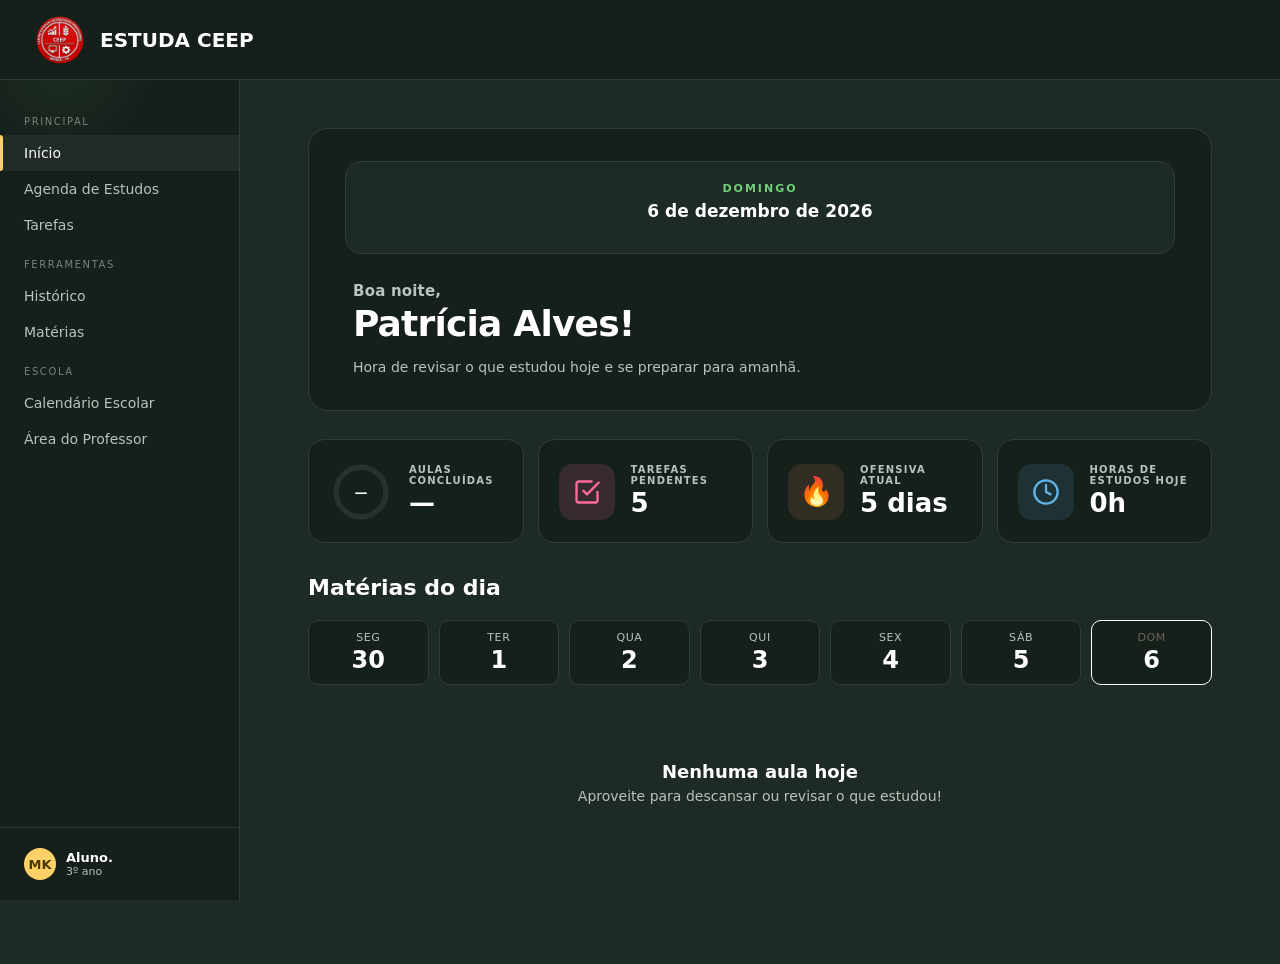
==== commit 6ef31a65: "Corpo do aplicativo com dados falsos 100% feito" ====
--- a/index.html
+++ b/index.html
@@ -17,11 +17,7 @@
             <img id="logo-header" src="CEEP-logo.png">
             <div class="top-header-name">Estuda CEEP </div>
         </div>
-        <button class="mobile-menu-btn" id="mobile-menu-btn" aria-label="Abrir menu">☰</button>
     </header>
-
-    <!-- Overlay do menu mobile -->
-    <div class="sidebar-overlay" id="sidebar-overlay"></div>
 
     <!-- ── SIDEBAR ── -->
     <aside class="sidebar">
@@ -65,8 +61,8 @@
             <div class="user-row">
                 <div class="user-avatar">MK</div>
                 <div>
-                    <div class="user-name">Patrícia</div>
-                    <div class="user-role">3º A</div>
+                    <div class="user-name">Aluno.</div>
+                    <div class="user-role">3º ano</div>
                 </div>
             </div>
         </div>
@@ -957,7 +953,7 @@
                 <button class="modal-close-x" data-close="modal-nao-realizadas">✕</button>
             </div>
             <p class="modal-subtitle">Alunos com entregas pendentes ou em atraso, agrupados por turma.</p>
-            <div id="modal-nao-realizadas-list">    
+            <div id="modal-nao-realizadas-list">
                 <!-- Renderizado pelo JS -->
             </div>
             <div class="modal-actions">
--- a/style.css
+++ b/style.css
@@ -603,6 +603,7 @@
 .nav-item:hover:not(.active) {
     color: var(--branco);
     background: rgba(255, 255, 255, 0.02);
+    transform: translateX(4px);
 }
 
 .subject-card {
@@ -3910,209 +3911,4 @@
     white-space: nowrap;
     margin-top: 2px;
     flex-shrink: 0;
-}
-
-/* ══════════════════════════════════════════════
-   RESPONSIVIDADE MOBILE (≤ 768px)
-══════════════════════════════════════════════ */
-
-@media (max-width: 768px) {
-
-    /* ── Variáveis ── */
-    :root {
-        --header-h: 56px;
-        --sidebar-w: 0px;
-    }
-
-    /* ── Header ── */
-    .top-header {
-        padding: 0 16px;
-        justify-content: space-between;
-    }
-
-    #logo-header {
-        height: 38px;
-        width: 38px;
-    }
-
-    .top-header-name {
-        font-size: 15px;
-    }
-
-    /* ── Botão hamburguer ── */
-    .mobile-menu-btn {
-        display: flex;
-        align-items: center;
-        justify-content: center;
-        background: none;
-        border: none;
-        cursor: pointer;
-        padding: 6px;
-        color: var(--branco);
-        font-size: 22px;
-        line-height: 1;
-    }
-
-    /* ── Sidebar vira drawer deslizante ── */
-    .sidebar {
-        width: 260px;
-        transform: translateX(-100%);
-        transition: transform 0.25s ease;
-        z-index: 200;
-        top: var(--header-h);
-    }
-
-    .sidebar.open {
-        transform: translateX(0);
-    }
-
-    /* Overlay escuro atrás do drawer */
-    .sidebar-overlay {
-        display: none;
-        position: fixed;
-        inset: 0;
-        background: rgba(0, 0, 0, 0.5);
-        z-index: 199;
-    }
-
-    .sidebar-overlay.open {
-        display: block;
-    }
-
-    /* ── Main: sem margin-left ── */
-    .main {
-        margin-left: 0;
-    }
-
-    /* ── Content: padding menor ── */
-    .content {
-        padding: 24px 16px 48px;
-    }
-
-    /* ── Títulos de página ── */
-    .page-title {
-        font-size: 26px;
-    }
-
-    /* ── Stats row: 2 colunas ── */
-    .stats-row,
-    #view-tarefas .stats-row,
-    #view-historico .stats-row {
-        grid-template-columns: repeat(2, 1fr);
-        gap: 10px;
-    }
-
-    /* ── Resumo rápido do início: 2 colunas ── */
-    .inicio-summary-row {
-        grid-template-columns: repeat(2, 1fr);
-        gap: 10px;
-    }
-
-    /* ── Agenda summary: 2 colunas ── */
-    .agenda-summary-row {
-        grid-template-columns: repeat(2, 1fr);
-        gap: 10px;
-    }
-
-    /* ── Grade de dias da semana: scroll horizontal ── */
-    #inicio-days-week,
-    .agenda-days-week {
-        overflow-x: auto;
-        -webkit-overflow-scrolling: touch;
-        padding-bottom: 4px;
-    }
-
-    .stats-row-week {
-        grid-template-columns: repeat(7, minmax(44px, 1fr));
-    }
-
-    /* ── Matérias: 1 coluna ── */
-    .mat-stats-row {
-        grid-template-columns: repeat(2, 1fr);
-        gap: 10px;
-    }
-
-    #mat-subject-grid {
-        grid-template-columns: 1fr !important;
-    }
-
-    /* ── Home hero ── */
-    .home-hero {
-        flex-direction: column;
-        gap: 12px;
-    }
-
-    /* ── Subject grid do início: 1 coluna ── */
-    .subject-grid {
-        grid-template-columns: 1fr !important;
-    }
-
-    /* ── Área do professor: stats em 2 colunas ── */
-    .prof-stats-grid {
-        grid-template-columns: repeat(2, 1fr) !important;
-        gap: 10px;
-    }
-
-    /* ── Modais: tela cheia ── */
-    .modal-box {
-        width: 100% !important;
-        max-width: 100% !important;
-        margin: 0;
-        border-radius: 16px 16px 0 0;
-        position: fixed;
-        bottom: 0;
-        left: 0;
-        right: 0;
-        max-height: 90vh;
-        overflow-y: auto;
-    }
-
-    .modal-overlay {
-        align-items: flex-end;
-    }
-
-    /* ── Agenda planner row: coluna de hora menor ── */
-    .agenda-planner-row {
-        grid-template-columns: 48px 1fr;
-    }
-
-    /* ── Filtros de turma: wrap ── */
-    .turma-filter-row,
-    .tf-filter-row {
-        flex-wrap: wrap;
-        gap: 6px;
-    }
-
-    /* ── Tabela de Relatório de Tarefas ── */
-    .rt-header {
-        flex-direction: column;
-        align-items: flex-start;
-        gap: 10px;
-    }
-
-    /* ── Calendário: menor ── */
-    .cal-grid {
-        gap: 4px;
-    }
-
-    .cal-day {
-        min-height: 44px;
-        font-size: 12px;
-        padding: 4px;
-    }
-
-    /* ── Tarefas: lista compacta ── */
-    .task-item {
-        padding: 12px 14px;
-    }
-
-    /* ── Histórico: cards menores ── */
-    .hist-card {
-        padding: 14px;
-    }
-}
-
-/* ── Hamburguer: escondido no desktop ── */
-.mobile-menu-btn {
-    display: none;
 }
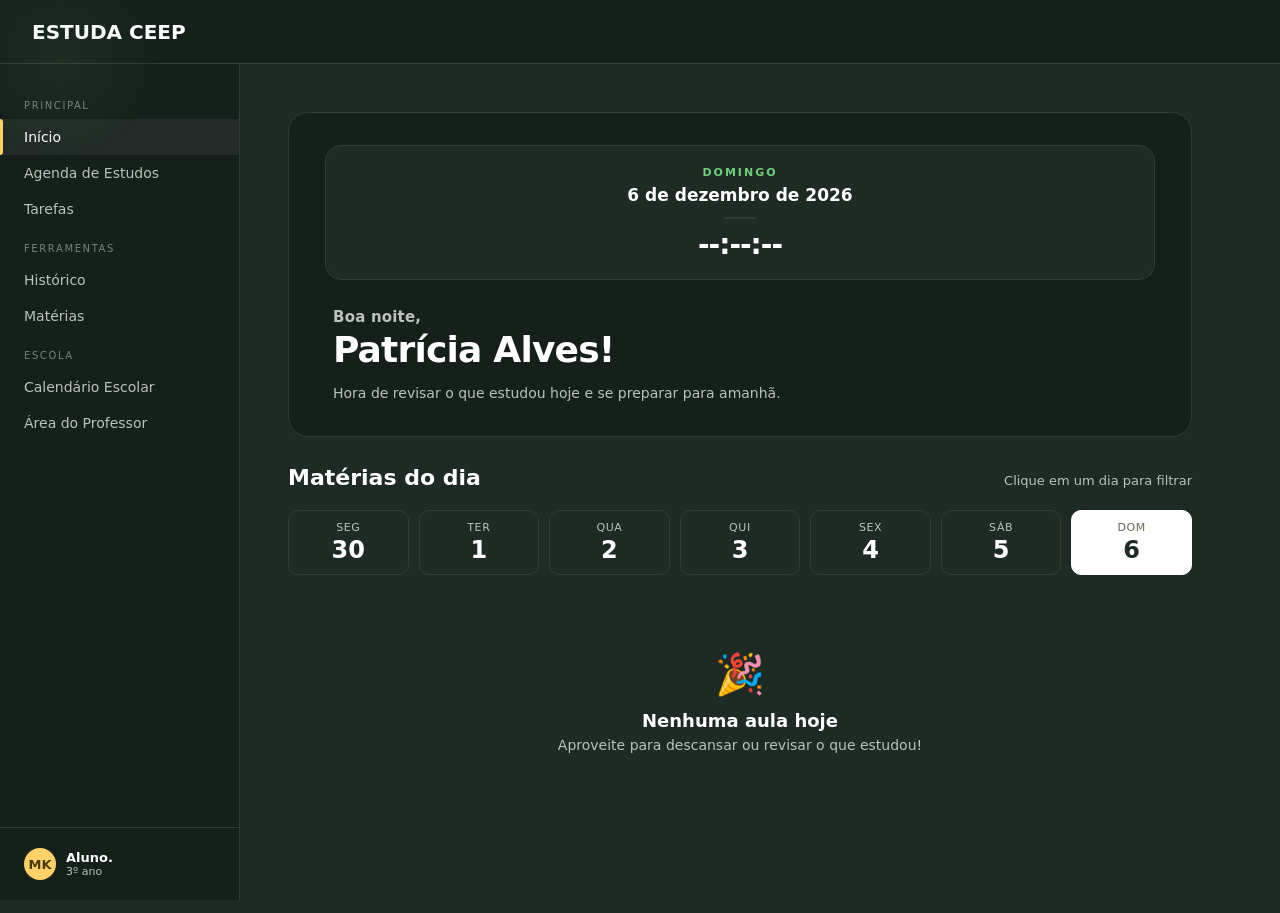
==== commit d9c13c95: "nada" ====
--- a/index.html
+++ b/index.html
@@ -14,7 +14,6 @@
     <!-- ── TOP HEADER ── -->
     <header class="top-header">
         <div class="top-header-brand">
-            <img id="logo-header" src="CEEP-logo.png">
             <div class="top-header-name">Estuda CEEP </div>
         </div>
     </header>
@@ -81,6 +80,8 @@
                     <div class="date-hero-card">
                         <div class="date-hero-weekday" id="hero-weekday">Carregando...</div>
                         <div class="date-hero-date"    id="hero-date">—</div>
+                        <div class="date-hero-bar"></div>
+                        <div class="date-hero-time"    id="hero-time">--:--:--</div>
                     </div>
 
                     <!-- Saudação dinâmica -->
@@ -91,70 +92,11 @@
                     </div>
                 </div>
 
-                <!-- ── RESUMO RÁPIDO ── -->
-                <div class="inicio-summary-row">
-
-                    <!-- Card 1: Progresso do dia -->
-                    <div class="inicio-summary-card">
-                        <div class="isc-ring-wrap">
-                            <svg class="isc-ring" viewBox="0 0 72 72">
-                                <circle cx="36" cy="36" r="28" fill="none" stroke="rgba(255,255,255,0.08)" stroke-width="6"/>
-                                <circle cx="36" cy="36" r="28" fill="none" stroke="var(--qui)" stroke-width="6"
-                                    stroke-dasharray="176" stroke-dashoffset="176"
-                                    stroke-linecap="round" transform="rotate(-90 36 36)"
-                                    id="isc-day-arc"/>
-                            </svg>
-                            <div class="isc-ring-pct" id="isc-day-pct">0%</div>
-                        </div>
-                        <div class="isc-body">
-                            <div class="isc-label">Aulas Concluídas</div>
-                            <div class="isc-value" id="isc-day-fraction">—</div>
-                        </div>
-                    </div>
-
-                    <!-- Card 2: Tarefas pendentes hoje -->
-                    <div class="inicio-summary-card">
-                        <div class="isc-icon-wrap isc-icon--tasks" id="isc-tasks-icon">
-                            <svg width="28" height="28" viewBox="0 0 24 24" fill="none" stroke="currentColor" stroke-width="2" stroke-linecap="round" stroke-linejoin="round">
-                                <path d="M9 11l3 3L22 4"/><path d="M21 12v7a2 2 0 0 1-2 2H5a2 2 0 0 1-2-2V5a2 2 0 0 1 2-2h11"/>
-                            </svg>
-                        </div>
-                        <div class="isc-body">
-                            <div class="isc-label">Tarefas pendentes</div>
-                            <div class="isc-value" id="isc-tasks-count">—</div>
-                        </div>
-                    </div>
-
-                    <!-- Card 3: Ofensiva -->
-                    <div class="inicio-summary-card">
-                        <div class="isc-icon-wrap isc-icon--streak">
-                            <span style="font-size:28px;line-height:1;">🔥</span>
-                        </div>
-                        <div class="isc-body">
-                            <div class="isc-label">Ofensiva atual</div>
-                            <div class="isc-value accent-mat">5 dias</div>
-                        </div>
-                    </div>
-
-                    <!-- Card 4: Horas planejadas hoje -->
-                    <div class="inicio-summary-card">
-                        <div class="isc-icon-wrap isc-icon--hours">
-                            <svg width="28" height="28" viewBox="0 0 24 24" fill="none" stroke="currentColor" stroke-width="2" stroke-linecap="round" stroke-linejoin="round">
-                                <circle cx="12" cy="12" r="10"/><polyline points="12 6 12 12 16 14"/>
-                            </svg>
-                        </div>
-                        <div class="isc-body">
-                            <div class="isc-label">Horas de estudos hoje</div>
-                            <div class="isc-value" id="isc-hours-value">—</div>
-                        </div>
-                    </div>
-
-                </div>
-
                 <!-- Seção: Grade de horários por dia -->
                 <div class="section">
                     <div class="section-head">
                         <h2 class="section-title">Matérias do dia</h2>
+                        <span class="section-note" id="day-filter-note">Clique em um dia para filtrar</span>
                     </div>
 
                     <!-- Seletor de dias (agora com data real) -->
@@ -167,6 +109,7 @@
 
                     <!-- Estado vazio (fim de semana / sem aulas) -->
                     <div class="day-empty-state" id="day-empty-state" style="display:none;">
+                        <div class="day-empty-icon">🎉</div>
                         <div class="day-empty-title">Nenhuma aula hoje</div>
                         <div class="day-empty-sub">Aproveite para descansar ou revisar o que estudou!</div>
                     </div>
@@ -180,139 +123,76 @@
                 <div class="page-header">
                     <div>
                         <h1 class="page-title">Agenda de Estudos</h1>
-                    </div>
-                </div>
-
-                <div class="agenda-ai-banner">
-                    <div>
-                        <div class="agenda-ai-title">✦ Plano sugerido disponível para esta semana</div>
-                        <div class="agenda-ai-sub">Baseado nas suas tarefas pendentes e histórico de estudos</div>
-                    </div>
-                    <button class="btn btn-primary" id="agenda-btn-apply-banner">Aplicar plano</button>
-                </div>
-
-                <div class="inicio-summary-row">
-
-                    <!-- Card 1: Horas planejadas -->
-                    <div class="inicio-summary-card">
-                        <div class="isc-icon-wrap isc-icon--hours">
-                            <svg width="28" height="28" viewBox="0 0 24 24" fill="none" stroke="currentColor" stroke-width="2" stroke-linecap="round" stroke-linejoin="round">
-                                <circle cx="12" cy="12" r="10"/><polyline points="12 6 12 12 16 14"/>
-                            </svg>
-                        </div>
-                        <div class="isc-body">
-                            <div class="isc-label">Horas de Estudo</div>
-                            <div class="isc-value accent-qui" id="agenda-sum-horas">—</div>
-                            <div class="isc-sub">esta semana</div>
-                        </div>
-                    </div>
-
-                    <!-- Card 2: Sessões agendadas -->
-                    <div class="inicio-summary-card">
-                        <div class="isc-icon-wrap isc-icon--sessions">
-                            <svg width="28" height="28" viewBox="0 0 24 24" fill="none" stroke="currentColor" stroke-width="2" stroke-linecap="round" stroke-linejoin="round">
-                                <rect x="3" y="4" width="18" height="18" rx="2"/><line x1="16" y1="2" x2="16" y2="6"/><line x1="8" y1="2" x2="8" y2="6"/><line x1="3" y1="10" x2="21" y2="10"/>
-                            </svg>
-                        </div>
-                        <div class="isc-body">
-                            <div class="isc-label">Aulas Planejadas</div>
-                            <div class="isc-value accent-port" id="agenda-sum-aulas">—</div>
-                            <div class="isc-sub" id="agenda-sum-aulas-sub">esta semana</div>
-                        </div>
-                    </div>
-
-                    <!-- Card 3: Ofensiva -->
-                    <div class="inicio-summary-card">
-                        <div class="isc-icon-wrap isc-icon--streak">
-                            <span style="font-size:28px;line-height:1;">🔥</span>
-                        </div>
-                        <div class="isc-body">
-                            <div class="isc-label">Ofensiva atual</div>
-                            <div class="isc-value accent-bio">5 dias</div>
-                            <div class="isc-sub">seguidos estudando</div>
-                        </div>
-                    </div>
-
-                    <!-- Card 4: Meta semanal -->
-                    <div class="inicio-summary-card">
-                        <div class="isc-ring-wrap">
-                            <svg class="isc-ring" viewBox="0 0 72 72">
-                                <circle cx="36" cy="36" r="28" fill="none" stroke="rgba(255,255,255,0.08)" stroke-width="6"/>
-                                <circle cx="36" cy="36" r="28" fill="none" stroke="var(--mat)" stroke-width="6"
-                                    stroke-dasharray="176" stroke-dashoffset="176"
-                                    stroke-linecap="round" transform="rotate(-90 36 36)"
-                                    id="agenda-meta-arc"/>
-                            </svg>
-                            <div class="isc-ring-pct" id="agenda-sum-meta">—</div>
-                        </div>
-                        <div class="isc-body">
-                            <div class="isc-label">Meta de aulas</div>
-                            <div class="isc-value" id="agenda-sum-meta-val">—</div>
-                            <div class="isc-sub">meta de 15 aulas essas semana</div>
-                        </div>
-                    </div>
-
-                </div>
-
-                 <div class="agenda-action-row">
-                    <button class="btn btn-primary" id="agenda-btn-apply">✦ Plano Sugerido (IA)</button>
-                    <button class="btn btn-secondary" id="agenda-btn-clear">Limpar dia</button>
-                    <button class="btn btn-secondary" id="agenda-btn-add">+ Adicionar aula</button>
+                        <p>Organize o seu plano de estudos diário e semanal de forma automática.</p>
+                    </div>
+                    <div class="date-badge">JUNHO · Semana Atual</div>
+                </div>
+
+                <div>
+                    <button class="btn btn-primary">Plano Sugerido (IA)</button>
+                    <button class="btn btn-secondary">Importar do Google Classroom</button>
                 </div>
 
                 <div class="section">
                     <div class="section-head">
-                        <h2 class="section-title" id="agenda-planner-title">Quarta-Feira, 25 jun</h2>
-                        <div class="agenda-day-nav">
-                            <button class="agenda-nav-btn" id="agenda-nav-prev" aria-label="Dia anterior">&#8592;</button>
-                            <button class="agenda-nav-btn" id="agenda-nav-next" aria-label="Próximo dia">&#8594;</button>
-                        </div>
-                    </div>
-                    <div id="agenda-planner-area"></div>
-                </div>
-            </div>
-
-            <!-- Modal adicionar aula -->
-            <div class="modal-overlay" id="agenda-modal" style="display:none;">
-                <div class="modal-content">
-                    <div class="modal-title">Adicionar aula</div>
-                    <div class="form-group">
-                        <label class="form-label" for="agenda-modal-subject">Matéria</label>
-                        <select id="agenda-modal-subject" class="form-input">
-                            <option value="mat">Matemática</option>
-                            <option value="por">Português</option>
-                            <option value="bio">Front-End</option>
-                            <option value="qui">Back-End</option>
-                            <option value="fis">Física</option>
-                            <option value="his">História</option>
-                        </select>
-                    </div>
-                    <div class="form-group">
-                        <label class="form-label" for="agenda-modal-title">Título / Tópico</label>
-                        <input type="text" id="agenda-modal-title" class="form-input">
-                    </div>
-                    <div class="form-group">
-                        <label class="form-label" for="agenda-modal-time">Horário</label>
-                        <select id="agenda-modal-time" class="form-input">
-                            <option value="07:00">07:00</option>
-                            <option value="08:00">08:00</option>
-                            <option value="09:00">09:00</option>
-                            <option value="10:00">10:00</option>
-                            <option value="11:00">11:00</option>
-                            <option value="12:00">12:00</option>
-                            <option value="13:00">13:00</option>
-                            <option value="14:00">14:00</option>
-                            <option value="15:00">15:00</option>
-                            <option value="16:00">16:00</option>
-                            <option value="17:00">17:00</option>
-                            <option value="18:00">18:00</option>
-                            <option value="19:00">19:00</option>
-                            <option value="20:00">20:00</option>
-                        </select>
-                    </div>
-                    <div class="modal-actions">
-                        <button type="button" class="btn btn-secondary" id="agenda-modal-cancel">Cancelar</button>
-                        <button type="button" class="btn btn-primary"   id="agenda-modal-confirm">Adicionar</button>
+                        <h2 class="section-title">Calendário da Semana</h2>
+                        <span class="section-note">Clique em um dia para planejar</span>
+                    </div>
+
+                    <div class="days-week">
+                        <div class="day"><div class="d-label">Seg</div><div class="d-num">23</div></div>
+                        <div class="day"><div class="d-label">Ter</div><div class="d-num">24</div></div>
+                        <div class="day today"><div class="d-label">Qua</div><div class="d-num">25</div></div>
+                        <div class="day"><div class="d-label">Qui</div><div class="d-num">26</div></div>
+                        <div class="day"><div class="d-label">Sex</div><div class="d-num">27</div></div>
+                        <div class="day"><div class="d-label">Sáb</div><div class="d-num">28</div></div>
+                        <div class="day"><div class="d-label">Dom</div><div class="d-num">29</div></div>
+                    </div>
+                </div>
+
+                <div class="section">
+                    <div class="section-head">
+                        <h2 class="section-title">Calendário Escolar e Provas</h2>
+                        <span class="section-note">Feriados, Provas e Eventos da CEEP</span>
+                    </div>
+
+                    <div class="calendar-grid">
+                        <div class="calendar-header-day">Seg</div>
+                        <div class="calendar-header-day">Ter</div>
+                        <div class="calendar-header-day">Qua</div>
+                        <div class="calendar-header-day">Qui</div>
+                        <div class="calendar-header-day">Sex</div>
+                        <div class="calendar-header-day">Sáb</div>
+                        <div class="calendar-header-day">Dom</div>
+
+                        <div class="calendar-cell muted"><div class="cell-num">22</div></div>
+                        <div class="calendar-cell">
+                            <div class="cell-num">23</div>
+                            <div class="cell-events"><span class="cell-event event-geral">Início Bimestre</span></div>
+                        </div>
+                        <div class="calendar-cell">
+                            <div class="cell-num">24</div>
+                            <div class="cell-events"><span class="cell-event event-por">Aula Redação</span></div>
+                        </div>
+                        <div class="calendar-cell today-cell">
+                            <div class="cell-num">25</div>
+                            <div class="cell-events">
+                                <span class="cell-event event-mat">ENEM Lista</span>
+                                <span class="cell-event event-por">Redação M.U.</span>
+                            </div>
+                        </div>
+                        <div class="calendar-cell">
+                            <div class="cell-num">26</div>
+                            <div class="cell-events"><span class="cell-event event-qui">Estequiometria</span></div>
+                        </div>
+                        <div class="calendar-cell">
+                            <div class="cell-num">27</div>
+                            <div class="cell-events"><span class="cell-event event-fis">Física Vetor</span></div>
+                        </div>
+                        <div class="calendar-cell">
+                            <div class="cell-num">28</div>
+                            <div class="cell-events"><span class="cell-event event-geral">Feriado Municipal</span></div>
+                        </div>
                     </div>
                 </div>
             </div>
@@ -324,125 +204,110 @@
                 <div class="page-header">
                     <div>
                         <h1 class="page-title">Tarefas</h1>
-                    </div>
-                </div>
-
-                <!-- Stats rápidos -->
-                <div class="stats-row">
-                    <div class="stat-card stat-card--icon">
-                        <div class="isc-icon-wrap isc-icon--pending">
-                            <svg width="26" height="26" viewBox="0 0 24 24" fill="none" stroke="currentColor" stroke-width="2" stroke-linecap="round" stroke-linejoin="round">
-                                <circle cx="12" cy="12" r="10"/><line x1="12" y1="8" x2="12" y2="12"/><line x1="12" y1="16" x2="12.01" y2="16"/>
-                            </svg>
-                        </div>
-                        <div class="isc-body">
-                            <div class="stat-label">Pendentes</div>
-                            <div class="stat-value accent-mat" id="tf-stat-pend">—</div>
-                        </div>
-                    </div>
-                    <div class="stat-card stat-card--icon">
-                        <div class="isc-icon-wrap isc-icon--done">
-                            <svg width="26" height="26" viewBox="0 0 24 24" fill="none" stroke="currentColor" stroke-width="2" stroke-linecap="round" stroke-linejoin="round">
-                                <path d="M22 11.08V12a10 10 0 1 1-5.93-9.14"/><polyline points="22 4 12 14.01 9 11.01"/>
-                            </svg>
-                        </div>
-                        <div class="isc-body">
-                            <div class="stat-label">Concluídas</div>
-                            <div class="stat-value accent-bio" id="tf-stat-conc">—</div>
-                        </div>
-                    </div>
-                    <div class="stat-card stat-card--icon">
-                        <div class="isc-icon-wrap isc-icon--due" id="tf-stat-hoje-icon">
-                            <svg width="26" height="26" viewBox="0 0 24 24" fill="none" stroke="currentColor" stroke-width="2" stroke-linecap="round" stroke-linejoin="round">
-                                <rect x="3" y="4" width="18" height="18" rx="2" ry="2"/><line x1="16" y1="2" x2="16" y2="6"/><line x1="8" y1="2" x2="8" y2="6"/><line x1="3" y1="10" x2="21" y2="10"/>
-                            </svg>
-                        </div>
-                        <div class="isc-body">
-                            <div class="stat-label">Vencem hoje</div>
-                            <div class="stat-value accent-qui" id="tf-stat-hoje">—</div>
-                        </div>
-                    </div>
-                </div>
-
-                <!-- Controles -->
-                <div class="tf-controls">
-                    <div class="tf-controls-left">
-                        <div class="tf-filter-group" id="tf-status-filters">
-                            <button class="tf-filter-btn active" data-filter="pendentes">Pendentes</button>
-                            <button class="tf-filter-btn" data-filter="concluidas">Concluídas</button>
-                        </div>
-                        <div class="tf-divider"></div>
-                        <div class="tf-filter-group" id="tf-subj-filters">
-                            <button class="tf-subj-btn active" data-subj="todas">Todas</button>
-                            <button class="tf-subj-btn" data-subj="mat"  style="--sc:var(--mat)">Mat</button>
-                            <button class="tf-subj-btn" data-subj="por"  style="--sc:var(--port)">Port</button>
-                            <button class="tf-subj-btn" data-subj="bio"  style="--sc:var(--bio)">FE</button>
-                            <button class="tf-subj-btn" data-subj="qui"  style="--sc:var(--qui)">BE</button>
-                            <button class="tf-subj-btn" data-subj="fis"  style="--sc:var(--fis)">Fís</button>
-                            <button class="tf-subj-btn" data-subj="his"  style="--sc:var(--hist)">His</button>
-                        </div>
-                    </div>
-                    <div class="tf-controls-right">
-                        <select class="form-input tf-sort" id="tf-sort">
-                            <option value="prazo">Ordenar: Prazo</option>
-                            <option value="prioridade">Ordenar: Prioridade</option>
-                            <option value="materia">Ordenar: Matéria</option>
-                        </select>
-                        <button class="btn btn-primary tf-new-btn" id="tf-btn-new">+ Nova tarefa</button>
-                    </div>
-                </div>
-
-                <!-- Lista -->
-                <div class="section">
-                    <div id="tf-list"></div>
-                </div>
-            </div>
-
-            <!-- Modal nova tarefa -->
-            <div class="modal-overlay" id="tf-modal" style="display:none;">
-                <div class="modal-content">
-                    <div class="modal-title">Nova Tarefa</div>
-                    <div class="form-group">
-                        <label class="form-label">Título da atividade</label>
-                        <input type="text" id="tf-modal-title" class="form-input" placeholder="Ex: Exercícios de Gravitação">
-                    </div>
-                    <div class="form-group">
-                        <label class="form-label">Descrição / observação</label>
-                        <input type="text" id="tf-modal-desc" class="form-input" placeholder="Ex: pág. 45 · vence sexta">
-                    </div>
-                    <div class="tf-modal-row">
-                        <div class="form-group">
-                            <label class="form-label">Matéria</label>
-                            <select id="tf-modal-subject" class="form-input">
-                                <option value="mat">Matemática</option>
-                                <option value="por">Português</option>
-                                <option value="bio">Front-End</option>
-                                <option value="qui">Back-End</option>
-                                <option value="fis">Física</option>
-                                <option value="his">História</option>
-                            </select>
-                        </div>
-                        <div class="form-group">
-                            <label class="form-label">Prioridade</label>
-                            <select id="tf-modal-priority" class="form-input">
-                                <option value="baixa">Baixa</option>
-                                <option value="media" selected>Média</option>
-                                <option value="alta">Alta</option>
-                            </select>
-                        </div>
-                    </div>
-                    <div class="form-group">
-                        <label class="form-label">Prazo de entrega</label>
-                        <input type="date" id="tf-modal-due" class="form-input">
-                    </div>
-                    <div class="modal-actions">
-                        <button type="button" class="btn btn-secondary" id="tf-modal-cancel">Cancelar</button>
-                        <button type="button" class="btn btn-primary"   id="tf-modal-confirm">Adicionar</button>
+                        <p>Acompanhe e gerencie as atividades escolares integradas de todas as plataformas.</p>
+                    </div>
+                    <div class="date-badge">5 PENDENTES</div>
+                </div>
+
+                <div>
+                    <div>
+                        <button>Todas</button>
+                        <button class="btn btn-secondary filter-btn" data-filter="pendentes">Pendentes</button>
+                        <button class="btn btn-secondary filter-btn" data-filter="concluidas">Concluídas</button>
+                    </div>
+                    <button class="btn btn-primary" id="btn-new-task">Adicionar Tarefa</button>
+                </div>
+
+                <div class="section">
+                    <div id="section-pending">
+                        <div class="tasks-section-label">Pendentes</div>
+                        <div class="tasks-list">
+                            <div class="task-item">
+                                <div class="task-check"></div>
+                                <div class="task-body">
+                                    <div class="task-title">Resolver lista de parábolas (ENEM 2022)</div>
+                                    <div class="task-meta">Vence hoje · 20 questões · Integrado do Classroom</div>
+                                </div>
+                                <div class="task-priority priority-alta"></div>
+                                <span class="task-tag tag-mat">Mat</span>
+                            </div>
+
+                            <div class="task-item">
+                                <div class="task-check"></div>
+                                <div class="task-body">
+                                    <div class="task-title">Escrever redação sobre mobilidade urbana</div>
+                                    <div class="task-meta">Vence hoje · mín. 30 linhas · Integrado da Redação Paraná</div>
+                                </div>
+                                <div class="task-priority priority-alta"></div>
+                                <span class="task-tag tag-por">Port</span>
+                            </div>
+
+                            <div class="task-item">
+                                <div class="task-check"></div>
+                                <div class="task-body">
+                                    <div class="task-title">Exercícios de estequiometria — cap. 8</div>
+                                    <div class="task-meta">Vence qui, 26 jun · pág. 112–118 · Livro Didático</div>
+                                </div>
+                                <div class="task-priority priority-media"></div>
+                                <span class="task-tag tag-qui">Qui</span>
+                            </div>
+
+                            <div class="task-item">
+                                <div class="task-check"></div>
+                                <div class="task-body">
+                                    <div class="task-title">Resumo: Cinemática vetorial</div>
+                                    <div class="task-meta">Vence sex, 27 jun · 1 página · Caderno de Física</div>
+                                </div>
+                                <div class="task-priority priority-media"></div>
+                                <span class="task-tag tag-fis">Fís</span>
+                            </div>
+
+                            <div class="task-item">
+                                <div class="task-check"></div>
+                                <div class="task-body">
+                                    <div class="task-title">Mapa mental — Engenharia genética</div>
+                                    <div class="task-meta">Vence sáb, 28 jun · Atividade de Biologia</div>
+                                </div>
+                                <div class="task-priority priority-baixa"></div>
+                                <span class="task-tag tag-bio">Bio</span>
+                            </div>
+                        </div>
+                    </div>
+
+                    <div id="section-completed">
+                        <div class="tasks-section-label">Concluídas</div>
+                        <div class="tasks-list">
+                            <div class="task-item done">
+                                <div class="task-check"></div>
+                                <div class="task-body">
+                                    <div class="task-title">Rever anotações — Funções quadráticas</div>
+                                    <div class="task-meta">Concluída ontem</div>
+                                </div>
+                                <span class="task-tag tag-mat">Mat</span>
+                            </div>
+
+                            <div class="task-item done">
+                                <div class="task-check"></div>
+                                <div class="task-body">
+                                    <div class="task-title">Ler capítulo sobre Era Vargas</div>
+                                    <div class="task-meta">Concluída seg, 23 jun</div>
+                                </div>
+                                <span class="task-tag tag-his">His</span>
+                            </div>
+
+                            <div class="task-item done">
+                                <div class="task-check"></div>
+                                <div class="task-body">
+                                    <div class="task-title">Exercícios — Genética mendeliana</div>
+                                    <div class="task-meta">Concluída seg, 23 jun</div>
+                                </div>
+                                <span class="task-tag tag-bio">Bio</span>
+                            </div>
+                        </div>
                     </div>
                 </div>
             </div>
         </div>
-
         <!-- 5. VIEW: HISTÓRICO -->
         <div id="view-historico" class="page-view">
             <div class="content">
@@ -451,106 +316,103 @@
                         <h1 class="page-title">Histórico de Estudos</h1>
                         <p>Consulte suas estatísticas de foco e verifique seu progresso acadêmico.</p>
                     </div>
+                    <div class="date-badge">SEMANA ATUAL</div>
                 </div>
 
                 <div class="stats-row">
-                    <div class="stat-card stat-card--icon">
-                        <div class="isc-icon-wrap isc-icon--hours">
-                            <svg width="26" height="26" viewBox="0 0 24 24" fill="none" stroke="currentColor" stroke-width="2" stroke-linecap="round" stroke-linejoin="round">
-                                <circle cx="12" cy="12" r="10"/><polyline points="12 6 12 12 16 14"/>
-                            </svg>
-                        </div>
-                        <div class="isc-body">
-                            <div class="stat-label">Tempo Mensal</div>
-                            <div class="stat-value accent-qui">28h45</div>
-                        </div>
-                    </div>
-                    <div class="stat-card stat-card--icon">
-                        <div class="isc-icon-wrap isc-icon--done">
-                            <svg width="26" height="26" viewBox="0 0 100 100" fill="none" stroke="currentColor" stroke-width="6" stroke-linecap="round" stroke-linejoin="round">
-                                <!-- Cabeça -->
-                                <circle cx="38" cy="28" r="16"/>
-                                <!-- Corpo -->
-                                <path d="M8 85 C8 62 68 62 68 85"/>
-                                <!-- Círculo do check -->
-                                <circle cx="72" cy="72" r="20" fill="none"/>
-                                <!-- Check -->
-                                <polyline points="62,72 69,80 83,63"/>
-                            </svg>
-                        </div>
-                        <div class="isc-body">
-                            <div class="stat-label">Frequência</div>
-                            <div class="stat-value accent-bio">94%</div>
-                        </div>
-                    </div>
-                    <div class="stat-card stat-card--icon">
-                        <div class="isc-icon-wrap isc-icon--streak">
-                            <span style="font-size:26px;line-height:1;">🔥</span>
-                        </div>
-                        <div class="isc-body">
-                            <div class="stat-label">Sequência de Estudo</div>
-                            <div class="stat-value accent-mat">5 dias</div>
-                        </div>
-                    </div>
-                </div>
-
-                <!-- ── GRÁFICO DE BARRAS INTERATIVO ── -->
-                <div class="hist-chart-card">
-                    <div class="hist-chart-header">
-                        <div>
-                            <h3 class="hist-chart-title">Distribuição de Estudos por Dia</h3>
-                            <p class="hist-chart-sub">Horas de foco registradas — passe o mouse nas barras para detalhes</p>
-                        </div>
-                        <div class="hist-chart-period-btns">
-                            <button class="hist-period-btn active" data-period="semana">Semana</button>
-                            <button class="hist-period-btn" data-period="mes">Mês</button>
-                        </div>
-                    </div>
-                    <div class="hist-chart-wrap">
-                        <div class="hist-chart-y-axis" id="hist-y-axis"></div>
-                        <div class="hist-chart-area">
-                            <div class="hist-bars-row" id="hist-bars-row"></div>
-                            <div class="hist-x-labels" id="hist-x-labels"></div>
-                        </div>
-                    </div>
-                    <div class="hist-tooltip" id="hist-tooltip" style="display:none;"></div>
-                </div>
-
-                <!-- ── SESSÕES RECENTES: FILTROS + BUSCA ── -->
-                <div class="section">
-                    <div class="rt-panel">
-                        <div class="prof-pub-header prof-pub-header--no-border">
-                            <span class="section-title">Tarefas Realizadas</span>
-                        </div>
-
-                        <div class="rt-panel-controls rt-panel-controls--inline">
-                            <div class="form-group" style="margin-bottom:0;">
-                                <label class="form-label">Buscar</label>
-                                <div class="hist-search-wrap">
-                                    <svg class="hist-search-icon" width="14" height="14" viewBox="0 0 16 16" fill="none"><circle cx="6.5" cy="6.5" r="5" stroke="currentColor" stroke-width="1.5"/><path d="M10.5 10.5L14 14" stroke="currentColor" stroke-width="1.5" stroke-linecap="round"/></svg>
-                                    <input class="hist-search-input hist-search-input--full" id="hist-search" type="text" placeholder="Buscar sessão...">
-                                </div>
-                            </div>
-                            <div class="form-group" style="margin-bottom:0;">
-                                <label class="form-label">Matéria</label>
-                                <div class="tf-filter-group" id="hist-subj-filters">
-                                    <button class="tf-subj-btn active" data-subj="todas">Todas</button>
-                                    <button class="tf-subj-btn" data-subj="mat"  style="--sc:var(--mat)">Mat</button>
-                                    <button class="tf-subj-btn" data-subj="por"  style="--sc:var(--port)">Port</button>
-                                    <button class="tf-subj-btn" data-subj="bio"  style="--sc:var(--bio)">FE</button>
-                                    <button class="tf-subj-btn" data-subj="qui"  style="--sc:var(--qui)">BE</button>
-                                    <button class="tf-subj-btn" data-subj="fis"  style="--sc:var(--fis)">Fís</button>
-                                    <button class="tf-subj-btn" data-subj="his"  style="--sc:var(--hist)">His</button>
-                                </div>
-                            </div>
-                        </div>
-
-                        <div class="rt-students-list" id="hist-sessions-list"></div>
-
-                        <div class="tf-empty" id="hist-empty" style="display:none;">
-                            <div class="tf-empty-icon">🔍</div>
-                            <div class="tf-empty-title">Nenhuma sessão encontrada</div>
-                            <div class="tf-empty-sub">Tente outro filtro ou termo de busca.</div>
+                    <div class="stat-card">
+                        <div class="stat-label">Tempo Total</div>
+                        <div class="stat-value accent-qui">28h45</div>
+                        <div class="stat-sub">neste mês</div>
+                    </div>
+                    <div class="stat-card">
+                        <div class="stat-label">Ciclos Pomodoro</div>
+                        <div class="stat-value accent-port">52</div>
+                        <div class="stat-sub">concluídos</div>
+                    </div>
+                    <div class="stat-card">
+                        <div class="stat-label">Frequência</div>
+                        <div class="stat-value accent-bio">94%</div>
+                        <div class="stat-sub">presença ideal</div>
+                    </div>
+                    <div class="stat-card">
+                        <div class="stat-label">Ofensiva</div>
+                        <div class="stat-value accent-mat">5 dias</div>
+                        <div class="stat-sub">estudando seguido</div>
+                    </div>
+                </div>
+
+                <div class="chart-card">
+                    <h3>Distribuição Diária de Estudos</h3>
+                    <p>Horas de foco registradas por dia da semana</p>
+                    
+                    <div class="chart-container">
+                        <div class="chart-bar-wrapper">
+                            <div class="chart-bar mat"></div>
+                            <span class="chart-label">Seg</span>
+                        </div>
+                        <div class="chart-bar-wrapper">
+                            <div class="chart-bar por"></div>
+                            <span class="chart-label">Ter</span>
+                        </div>
+                        <div class="chart-bar-wrapper">
+                            <div class="chart-bar bio"></div>
+                            <span class="chart-label">Qua</span>
+                        </div>
+                        <div class="chart-bar-wrapper">
+                            <div class="chart-bar"></div>
+                            <span class="chart-label">Qui</span>
+                        </div>
+                        <div class="chart-bar-wrapper">
+                            <div class="chart-bar"></div>
+                            <span class="chart-label">Sex</span>
+                        </div>
+                        <div class="chart-bar-wrapper">
+                            <div class="chart-bar"></div>
+                            <span class="chart-label">Sáb</span>
+                        </div>
+                        <div class="chart-bar-wrapper">
+                            <div class="chart-bar"></div>
+                            <span class="chart-label">Dom</span>
+                        </div>
+                    </div>
+                </div>
+
+                <div class="section">
+                    <div class="section-head">
+                        <h2 class="section-title">Sessões Recentes</h2>
+                        <span class="section-note">Últimos 3 dias</span>
+                    </div>
+
+                    <div class="tasks-list">
+                        <div class="task-item done">
+                            <div class="task-body">
+                                <div>
+                                    <div class="task-title">Revisão de Funções e Gráficos</div>
+                                    <div class="task-meta">24 Jun, 15:30 · 2 Ciclos Pomodoro (50 min)</div>
+                                </div>
+                                <span class="task-tag tag-mat">Mat</span>
+                            </div>
+                        </div>
+
+                        <div class="task-item done">
+                            <div class="task-body">
+                                <div>
+                                    <div class="task-title">Fichamento de Ditadura Militar</div>
+                                    <div class="task-meta">23 Jun, 14:00 · Leitura e Resumos (1h 10min)</div>
+                                </div>
+                                <span class="task-tag tag-his">His</span>
+                            </div>
+                        </div>
+
+                        <div class="task-item done">
+                            <div class="task-body">
+                                <div>
+                                    <div class="task-title">Estudo Dirigido de Genética</div>
+                                    <div class="task-meta">23 Jun, 09:15 · Exercícios de Mendel (45 min)</div>
+                                </div>
+                                <span class="task-tag tag-bio">Bio</span>
+                            </div>
                         </div>
                     </div>
                 </div>
@@ -563,84 +425,136 @@
                 <div class="page-header">
                     <div>
                         <h1 class="page-title">Matérias</h1>
-                        <p>Acompanhe o progresso em cada disciplina.</p>
-                    </div>
-                </div>
-
-                <!-- Stats rápidos de matérias -->
-                <div class="inicio-summary-row mat-stats-row">
-                    <div class="inicio-summary-card">
-                        <div class="isc-icon-wrap isc-icon--done">
-                            <svg width="28" height="28" viewBox="0 0 24 24" fill="none" stroke="currentColor" stroke-width="2" stroke-linecap="round" stroke-linejoin="round">
-                                <path d="M9 11l3 3L22 4"/><path d="M21 12v7a2 2 0 0 1-2 2H5a2 2 0 0 1-2-2V5a2 2 0 0 1 2-2h11"/>
-                            </svg>
-                        </div>
-                        <div class="isc-body">
-                            <div class="isc-label">Matérias 100%</div>
-                            <div class="isc-value accent-bio" id="mat-stat-conc">0</div>
-                        </div>
-                    </div>
-                    <div class="inicio-summary-card">
-                        <div class="isc-icon-wrap isc-icon--pending">
-                            <svg width="28" height="28" viewBox="0 0 24 24" fill="none" stroke="currentColor" stroke-width="2" stroke-linecap="round" stroke-linejoin="round">
-                                <circle cx="12" cy="12" r="10"/><line x1="12" y1="8" x2="12" y2="12"/><line x1="12" y1="16" x2="12.01" y2="16"/>
-                            </svg>
-                        </div>
-                        <div class="isc-body">
-                            <div class="isc-label">Com Pendências</div>
-                            <div class="isc-value accent-mat" id="mat-stat-pend">0</div>
-                        </div>
-                    </div>
-                    <div class="inicio-summary-card">
-                        <div class="isc-ring-wrap">
-                            <svg class="isc-ring" viewBox="0 0 72 72">
-                                <circle cx="36" cy="36" r="28" fill="none" stroke="rgba(255,255,255,0.08)" stroke-width="6"/>
-                                <circle cx="36" cy="36" r="28" fill="none" stroke="var(--qui)" stroke-width="6"
-                                    stroke-dasharray="176" stroke-dashoffset="176"
-                                    stroke-linecap="round" transform="rotate(-90 36 36)"
-                                    id="mat-stat-avg-arc"/>
-                            </svg>
-                            <div class="isc-ring-pct" id="mat-stat-avg">—</div>
-                        </div>
-                        <div class="isc-body">
-                            <div class="isc-label">Média de Progresso geral das matérias</div>
-                        </div>
-                    </div>
-                </div>
-
-                <!-- Filtros / busca -->
-                <div class="mat-filter-bar">
-                    <div class="mat-search-wrap">
-                        <svg width="14" height="14" viewBox="0 0 16 16" fill="none"><circle cx="6.5" cy="6.5" r="5" stroke="currentColor" stroke-width="1.5"/><path d="M10.5 10.5L14 14" stroke="currentColor" stroke-width="1.5" stroke-linecap="round"/></svg>
-                        <input class="mat-search-input" id="mat-search" type="text" placeholder="Buscar matéria...">
-                    </div>
-                    <div class="tf-filter-group" id="mat-progress-filters">
-                        <button class="tf-filter-btn active" data-mf="todas">Todas</button>
-                        <button class="tf-filter-btn" data-mf="ok">Acima de 70%</button>
-                        <button class="tf-filter-btn" data-mf="atencao">Precisa de atenção</button>
-                    </div>
-                    <div class="mat-view-toggle">
-                        <button class="mat-view-btn active" id="mat-view-grid" title="Grade">
-                            <svg width="16" height="16" viewBox="0 0 16 16" fill="currentColor"><rect x="0" y="0" width="7" height="7" rx="1"/><rect x="9" y="0" width="7" height="7" rx="1"/><rect x="0" y="9" width="7" height="7" rx="1"/><rect x="9" y="9" width="7" height="7" rx="1"/></svg>
-                        </button>
-                        <button class="mat-view-btn" id="mat-view-list" title="Lista">
-                            <svg width="16" height="16" viewBox="0 0 16 16" fill="currentColor"><rect x="0" y="1" width="16" height="2.5" rx="1"/><rect x="0" y="6.5" width="16" height="2.5" rx="1"/><rect x="0" y="12" width="16" height="2.5" rx="1"/></svg>
-                        </button>
-                    </div>
-                </div>
-
-                <!-- Grade de matérias (renderizada pelo JS) -->
-                <div class="subject-grid" id="mat-subject-grid"></div>
-
-                <!-- Estado vazio -->
-                <div id="mat-empty" style="display:none;" class="tf-empty">
-                    <div class="tf-empty-title">Nenhuma matéria encontrada</div>
-                    <div class="tf-empty-sub">Tente outro filtro ou termo de busca.</div>
+                        <p>Gerencie suas disciplinas, acompanhe seu progresso de tópicos estudados e tarefas concluídas.</p>
+                    </div>
+                    <div class="date-badge">6 DISCIPLINAS</div>
+                </div>
+
+                <div class="section">
+                    <div class="subject-grid">
+                        <article class="subject-card" data-subject="mat">
+                            <div class="subject-tab"></div>
+                            <div class="subject-body">
+                                <div class="subject-head">
+                                    <span class="subject-name">Matemática</span>
+                                    <span class="subject-time">1 tarefa pendente</span>
+                                </div>
+                                <div class="topics">
+                                    <div>
+                                        <span>Progresso Geral</span>
+                                        <span>50%</span>
+                                    </div>
+                                    <div class="progress-container">
+                                        <div class="progress-bar mat"></div>
+                                    </div>
+                                    <p>Prof. Marcos Oliveira</p>
+                                </div>
+                            </div>
+                        </article>
+
+                        <article class="subject-card" data-subject="por">
+                            <div class="subject-tab"></div>
+                            <div class="subject-body">
+                                <div class="subject-head">
+                                    <span class="subject-name">Português</span>
+                                    <span class="subject-time">1 tarefa pendente</span>
+                                </div>
+                                <div class="topics">
+                                    <div>
+                                        <span>Progresso Geral</span>
+                                        <span>33%</span>
+                                    </div>
+                                    <div class="progress-container">
+                                        <div class="progress-bar por"></div>
+                                    </div>
+                                    <p>Prof. Ana Silva</p>
+                                </div>
+                            </div>
+                        </article>
+
+                        <article class="subject-card" data-subject="bio">
+                            <div class="subject-tab"></div>
+                            <div class="subject-body">
+                                <div class="subject-head">
+                                    <span class="subject-name">Biologia</span>
+                                    <span class="subject-time">1 tarefa pendente</span>
+                                </div>
+                                <div class="topics">
+                                    <div>
+                                        <span>Progresso Geral</span>
+                                        <span>66%</span>
+                                    </div>
+                                    <div class="progress-container">
+                                        <div class="progress-bar bio"></div>
+                                    </div>
+                                    <p>Profª. Cláudia Reis</p>
+                                </div>
+                            </div>
+                        </article>
+
+                        <article class="subject-card" data-subject="qui">
+                            <div class="subject-tab"></div>
+                            <div class="subject-body">
+                                <div class="subject-head">
+                                    <span class="subject-name">Química</span>
+                                    <span class="subject-time">1 tarefa pendente</span>
+                                </div>
+                                <div class="topics">
+                                    <div>
+                                        <span>Progresso Geral</span>
+                                        <span>33%</span>
+                                    </div>
+                                    <div class="progress-container">
+                                        <div class="progress-bar qui" style="width: 33%;"></div>
+                                    </div>
+                                    <p>Prof. Ricardo Dias</p>
+                                </div>
+                            </div>
+                        </article>
+
+                        <article class="subject-card" data-subject="fis">
+                            <div class="subject-tab"></div>
+                            <div class="subject-body">
+                                <div class="subject-head">
+                                    <span class="subject-name">Física</span>
+                                    <span class="subject-time">1 tarefa pendente</span>
+                                </div>
+                                <div class="topics">
+                                    <div>
+                                        <span>Progresso Geral</span>
+                                        <span>33%</span>
+                                    </div>
+                                    <div class="progress-container">
+                                        <div class="progress-bar fis" style="width: 33%;"></div>
+                                    </div>
+                                    <p>Prof. André Santos</p>
+                                </div>
+                            </div>
+                        </article>
+
+                        <article class="subject-card" data-subject="his">
+                            <div class="subject-tab"></div>
+                            <div class="subject-body">
+                                <div class="subject-head">
+                                    <span class="subject-name">História</span>
+                                    <span class="subject-time">0 pendentes</span>
+                                </div>
+                                <div class="topics">
+                                    <div>
+                                        <span>Progresso Geral</span>
+                                        <span>100%</span>
+                                    </div>
+                                    <div class="progress-container">
+                                        <div class="progress-bar his"></div>
+                                    </div>
+                                    <p>Profª. Júlia Lima</p>
+                                </div>
+                            </div>
+                        </article>
+                    </div>
                 </div>
             </div>
-
         </div>
-
 
         <!-- 7. VIEW: CALENDÁRIO ESCOLAR -->
         <div id="view-calendario" class="page-view">
@@ -649,47 +563,27 @@
                     <div>
                         <h1 class="page-title">Calendário Escolar</h1>
                     </div>
-                </div>
-
-                <!-- ── FILTRO POR CATEGORIA ── -->
-                <div class="cal-filter-bar" id="cal-filter-bar">
-                    <div class="cal-filter-row">
-                        <span class="cal-filter-label">Filtrar:</span>
-                        <button class="cal-filter-btn active" data-cat="todas">Todos</button>
-                        <button class="cal-filter-btn" data-cat="event-prazo">Prazos</button>
-                        <button class="cal-filter-btn" data-cat="event-prova">Provas</button>
-                        <button class="cal-filter-btn" data-cat="event-feriado">Feriados</button>
-                        <button class="cal-filter-btn" data-cat="event-evento">Eventos</button>
-                    </div>
-
-                    <div class="cal-legend">
-                        <span class="cal-legend-item"><span class="cal-dot dot-prova"></span>Provas</span>
-                        <span class="cal-legend-item"><span class="cal-dot dot-prazo"></span>Prazos</span>
-                        <span class="cal-legend-item"><span class="cal-dot dot-evento"></span>Eventos</span>
-                        <span class="cal-legend-item"><span class="cal-dot dot-recesso"></span>Feriados</span>
-                    </div>
-                </div>
-
-                <!-- ── MODAL DIA ── -->
-                <div class="cal-day-modal-overlay" id="cal-day-modal" style="display:none;">
-                    <div class="cal-day-modal">
-                        <div class="cal-day-modal-header">
-                            <div>
-                                <div class="cal-day-modal-title" id="cal-modal-title">—</div>
-                                <div class="cal-day-modal-sub" id="cal-modal-sub"></div>
-                            </div>
-                            <button class="cal-day-modal-close" id="cal-modal-close">✕</button>
-                        </div>
-                        <div class="cal-day-modal-body" id="cal-modal-body"></div>
-                    </div>
-                </div>
-
+                    <div class="date-badge">JUNHO 2025</div>
+                </div>
+
+                <!-- Legenda de tipos de evento -->
+                <div class="cal-legend">
+                    <span class="cal-legend-item"><span class="cal-dot dot-aula"></span>Aulas</span>
+                    <span class="cal-legend-item"><span class="cal-dot dot-prova"></span>Provas</span>
+                    <span class="cal-legend-item"><span class="cal-dot dot-prazo"></span>Prazos</span>
+                    <span class="cal-legend-item"><span class="cal-dot dot-feriado"></span>Feriados</span>
+                    <span class="cal-legend-item"><span class="cal-dot dot-evento"></span>Eventos</span>
+                    <span class="cal-legend-item"><span class="cal-dot dot-recesso"></span>Recesso</span>
+                </div>
+
+                <!-- Controles de navegação do mês -->
                 <div class="cal-nav">
                     <button class="btn btn-secondary cal-nav-btn" id="cal-prev">&#8592; Anterior</button>
                     <span class="cal-month-label" id="cal-month-label">Junho 2025</span>
                     <button class="btn btn-secondary cal-nav-btn" id="cal-next">Próximo &#8594;</button>
                 </div>
 
+                <!-- Grade do calendário mensal -->
                 <div class="section">
                     <div class="calendar-grid" id="school-calendar-grid">
                         <div class="calendar-header-day">Seg</div>
@@ -702,6 +596,57 @@
                         <!-- Células geradas pelo JS -->
                     </div>
                 </div>
+
+                <!-- Próximos eventos em lista -->
+                <div class="section">
+                    <div class="section-head">
+                        <h2 class="section-title">Próximos Eventos</h2>
+                    </div>
+                    <div class="tasks-list" id="upcoming-events-list">
+                        <div class="task-item">
+                            <div class="task-body">
+                                <div class="task-title">Prova de Matemática — Funções</div>
+                                <div class="task-meta">Qui, 26 Jun · 3º ano A e B · Sala 12</div>
+                            </div>
+                            <span class="task-tag tag-mat">Mat</span>
+                        </div>
+                        <div class="task-item">
+                            <div class="task-body">
+                                <div class="task-title">Prazo: Redação Paraná — Mobilidade Urbana</div>
+                                <div class="task-meta">Sex, 27 Jun · Todos os alunos · Plataforma online</div>
+                            </div>
+                            <span class="task-tag tag-por">Port</span>
+                        </div>
+                        <div class="task-item">
+                            <div class="task-body">
+                                <div class="task-title">Feriado Municipal — Aniversário de Ibiporã</div>
+                                <div class="task-meta">Sáb, 28 Jun · Sem aulas · Municipal</div>
+                            </div>
+                            <span class="task-tag">Fer</span>
+                        </div>
+                        <div class="task-item">
+                            <div class="task-body">
+                                <div class="task-title">Simulado ENEM — Ciências da Natureza</div>
+                                <div class="task-meta">Ter, 1 Jul · 3º ano · Auditório</div>
+                            </div>
+                            <span class="task-tag tag-bio">Bio</span>
+                        </div>
+                        <div class="task-item">
+                            <div class="task-body">
+                                <div class="task-title">Recesso Escolar — Julho</div>
+                                <div class="task-meta">14 Jul – 25 Jul · Toda a escola · Calendário SEED-PR</div>
+                            </div>
+                            <span class="task-tag">Rec</span>
+                        </div>
+                        <div class="task-item">
+                            <div class="task-body">
+                                <div class="task-title">Feira de Ciências CEEP 2025</div>
+                                <div class="task-meta">Sex, 8 Ago · Todas as turmas · Quadra coberta</div>
+                            </div>
+                            <span class="task-tag tag-bio">Cie</span>
+                        </div>
+                    </div>
+                </div>
             </div>
         </div>
 
@@ -714,29 +659,27 @@
                     </div>
                 </div>
 
+                <!-- Stats rápidos do professor -->
                 <div class="stats-row" style="grid-template-columns: repeat(4,1fr);">
-                    <div class="stat-card stat-card--clickable" data-modal="modal-tarefas-ativas" title="Ver detalhes">
+                    <div class="stat-card">
                         <div class="stat-label">Tarefas Ativas</div>
-                        <div class="stat-value accent-qui">4</div>
-                        <div class="stat-card-hint">Ver detalhes →</div>
-                    </div>
-                    <div class="stat-card stat-card--clickable" data-modal="modal-alunos-ativos" title="Ver detalhes">
-                        <div class="stat-label">Alunos Destaques</div>
-                        <div class="stat-value accent-bio">9</div>
-                        <div class="stat-card-hint">Ver detalhes →</div>
-                    </div>
-                    <div class="stat-card stat-card--clickable" data-modal="modal-nao-realizadas" title="Ver detalhes">
-                        <div class="stat-label">Alunos Pendentes</div>
-                        <div class="stat-value accent-mat">8</div>
-                        <div class="stat-card-hint">Ver detalhes →</div>
-                    </div>
-                    <div class="stat-card stat-card--clickable" data-modal="modal-realizadas" title="Ver detalhes">
-                        <div class="stat-label">Histórico de Tarefas</div>
-                        <div class="stat-value accent-port" id="prof-historico-count">23</div>
-                        <div class="stat-card-hint">Ver detalhes →</div>
-                    </div>
-                </div>
-
+                        <div class="stat-value accent-qui">12</div>
+                    </div>
+                    <div class="stat-card">
+                        <div class="stat-label">Alunos Ativos</div>
+                        <div class="stat-value accent-bio">84</div>
+                    </div>
+                    <div class="stat-card">
+                        <div class="stat-label">Tarefas Atrasadas</div>
+                        <div class="stat-value accent-mat">7</div>
+                    </div>
+                    <div class="stat-card">
+                        <div class="stat-label">Tarefas Entregues</div>
+                        <div class="stat-value accent-port">23</div>
+                    </div>
+                </div>
+
+                <!-- Criar nova tarefa para turma -->
                 <div class="section">
                     <div class="section-head">
                         <h2 class="section-title">Criar Tarefa para Turma</h2>
@@ -752,8 +695,8 @@
                                 <select class="form-input" id="prof-task-subject">
                                     <option value="mat">Matemática</option>
                                     <option value="por">Português</option>
-                                    <option value="bio">Front-End</option>
-                                    <option value="qui">Back-End</option>
+                                    <option value="bio">Biologia</option>
+                                    <option value="qui">Química</option>
                                     <option value="fis">Física</option>
                                     <option value="his">História</option>
                                 </select>
@@ -774,7 +717,7 @@
                         </div>
                         <div class="form-group">
                             <label class="form-label">Descrição / Instruções</label>
-                            <textarea class="form-input" rows="3" id="prof-task-desc"></textarea>
+                            <textarea class="form-input" rows="3" id="prof-task-desc" l;></textarea>
                         </div>
                         <div class="form-group">
                             <label class="form-label">Destinatários</label>
@@ -789,6 +732,8 @@
                                 <span class="turma-chip">3º A</span>
                                 <span class="turma-chip">3º B</span>
                                 <span class="turma-chip">2º A</span>
+                                <span class="turma-chip">2º B</span>
+                                <span class="turma-chip">1º A</span>
                             </div>
                         </div>
                         <div>
@@ -796,199 +741,206 @@
                             <button class="btn btn-primary" id="prof-publish-btn">Publicar Tarefa</button>
                         </div>
                     </div>
-
-                    <div class="rt-panel" style="margin-top:18px;">
-                        <div class="prof-pub-header">
-                            <span class="section-title">Tarefas publicadas recentemente</span>
-                        </div>
-                        <div id="prof-tasks-list" class="prof-pub-list">
-                            <p class="modal-stat-meta prof-tasks-empty" style="padding:14px 20px;">Nenhuma tarefa publicada ainda nesta sessão.</p>
-                        </div>
-                    </div>
-                </div>
-                <div class="section">
-                    <div class="rt-panel">
-                        <div class="prof-pub-header prof-pub-header--no-border">
-                            <span class="section-title">Relatório de Tarefas</span>
-                        </div>
-                        <div class="rt-panel-controls">
-                            <div class="form-group" style="margin-bottom:0;">
-                                <label class="form-label">Tarefa</label>
-                                <select class="form-input" id="rt-task-select"></select>
-                            </div>
-                            <div class="form-group" style="margin-bottom:0;">
-                                <label class="form-label">Turmas</label>
-                                <div class="tf-filter-group" id="rt-turma-filter">
-                                    <button class="turma-filter-btn tf-filter-btn active" data-turma="3A">3º A</button>
-                                    <button class="turma-filter-btn tf-filter-btn" data-turma="3B">3º B</button>
-                                    <button class="turma-filter-btn tf-filter-btn" data-turma="2A">2º A</button>
-                                </div>
-                            </div>
-                            <div class="form-group" style="margin-bottom:0;">
-                                <label class="form-label">Status da entrega</label>
-                                <div class="tf-filter-group" id="rt-status-filters">
-                                    <button class="tf-filter-btn active" data-status="entregou">Entregaram</button>
-                                    <button class="tf-filter-btn" data-status="pendente">Não entregaram</button>
-                                </div>
-                            </div>
-                        </div>
-
-                        <div class="rt-panel-summary">
-                            <div class="rt-summary-stat" id="rt-summary"></div>
-                            <div class="entrega-progress-bar-wrap">
-                                <div class="entrega-progress-bar" id="rt-progress-bar" style="width:0%;"></div>
-                            </div>
-                        </div>
-
-                        <div class="rt-students-list" id="rt-students-list"></div>
-                    </div>
-                </div>
+                </div>
+
+                <!-- Sincronizações externas -->
+                <div class="section">
+                    <div class="section-head">
+                        <h2 class="section-title">Sincronização de Plataformas</h2>
+                        <span class="section-note">Última sync: hoje às 08:14</span>
+                    </div>
+                    <div class="sync-cards">
+                        <div class="sync-card">
+                            <div class="sync-icon sync-icon-pr">RP</div>
+                            <div class="sync-info">
+                                <div class="sync-name">Redação Paraná</div>
+                                <div class="sync-status sync-ok">● Conectado — 3 turmas sincronizadas</div>
+                            </div>
+                            <button class="btn btn-secondary sync-btn">Sincronizar</button>
+                        </div>
+                        <div class="sync-card">
+                            <div class="sync-icon sync-icon-gc">GC</div>
+                            <div class="sync-info">
+                                <div class="sync-name">Google Classroom</div>
+                                <div class="sync-status sync-ok">● Conectado — 6 turmas</div>
+                            </div>
+                            <button class="btn btn-secondary sync-btn">Sincronizar</button>
+                        </div>
+                        <div class="sync-card">
+                            <div class="sync-icon sync-icon-seed">SE</div>
+                            <div class="sync-info">
+                                <div class="sync-name">SEED-PR / Aula Paraná</div>
+                                <div class="sync-status sync-warn">● Pendente — verificar credenciais</div>
+                            </div>
+                            <button class="btn btn-secondary sync-btn">Conectar</button>
+                        </div>
+                    </div>
+                </div>
+
+                <!-- Alunos em atraso e destaque -->
+                <div class="section">
+                    <div class="section-head">
+                        <h2 class="section-title">Acompanhamento dos Alunos</h2>
+                        <span class="section-note">Atualizado agora</span>
+                    </div>
+
+                    <!-- Tabs -->
+                    <div class="student-tabs">
+                        <button class="student-tab active" data-tab="atrasados">Em Atraso (7)</button>
+                        <button class="student-tab" data-tab="destaque">Mais Dedicados</button>
+                        <button class="student-tab" data-tab="todos-alunos">Ver Todos</button>
+                    </div>
+
+                    <!-- Lista de atrasados -->
+                    <div id="tab-atrasados" class="student-tab-content">
+                        <div class="tasks-list">
+                            <div class="student-row task-item">
+                                <div class="student-avatar" style="background:var(--fis);">AN</div>
+                                <div class="task-body">
+                                    <div class="task-title">Ana Nascimento — 3º A</div>
+                                    <div class="task-meta">2 tarefas em atraso: Lista de Parábolas, Redação Paraná</div>
+                                </div>
+                                <span class="task-tag" style="background:rgba(255,107,157,0.2);color:var(--fis);">Atraso</span>
+                            </div>
+                            <div class="student-row task-item">
+                                <div class="student-avatar" style="background:var(--mat);">LF</div>
+                                <div class="task-body">
+                                    <div class="task-title">Lucas Ferreira — 3º B</div>
+                                    <div class="task-meta">1 tarefa em atraso: Estequiometria Cap. 8</div>
+                                </div>
+                                <span class="task-tag" style="background:rgba(255,107,157,0.2);color:var(--fis);">Atraso</span>
+                            </div>
+                            <div class="student-row task-item">
+                                <div class="student-avatar" style="background:var(--port);">MS</div>
+                                <div class="task-body">
+                                    <div class="task-title">Mariana Santos — 2º A</div>
+                                    <div class="task-meta">3 tarefas em atraso · Última atividade: há 5 dias</div>
+                                </div>
+                            </div>
+                        </div>
+                    </div>
+
+                    <!-- Lista de destaque -->
+                    <div id="tab-destaque" class="student-tab-content" style="display:none;">
+                        <div class="tasks-list">
+                            <div class="student-row task-item done">
+                                <div class="student-avatar">MK</div>
+                                <div class="task-body">
+                                    <div class="task-title">Maria Kato — 3º A</div>
+                                    <div class="task-meta">28h estudadas este mês · 52 ciclos Pomodoro · 100% das tarefas entregues</div>
+                                </div>
+                            </div>
+                            <div class="student-row task-item done">
+                                <div class="student-avatar">PO</div>
+                                <div class="task-body">
+                                    <div class="task-title">Pedro Oliveira — 3º B</div>
+                                    <div class="task-meta">22h estudadas · ofensiva de 12 dias · 95% de entregas</div>
+                                </div>
+                            </div>
+                            <div class="student-row task-item done">
+                                <div class="student-avatar">JL</div>
+                                <div class="task-body">
+                                    <div class="task-title">Julia Lima — 2º B</div>
+                                    <div class="task-meta">18h estudadas · 3 redações enviadas para o Redação Paraná</div>
+                                </div>
+                            </div>
+                        </div>
+                    </div>
+
+                    <!-- Todos os alunos -->
+                    <div id="tab-todos-alunos" class="student-tab-content" style="display:none;">
+                        <div class="tasks-list">
+                            <div class="task-item">
+                                <div class="task-body">
+                                    <div class="task-title">
+                                        Exibindo resumo — use filtros por turma para ver todos os 84 alunos.
+                                    </div>
+                                </div>
+                            </div>
+                        </div>
+                        <div style="display:flex;gap:8px;flex-wrap:wrap;margin-top:12px;">
+                            <button class="btn btn-secondary">3º A (28)</button>
+                            <button class="btn btn-secondary">3º B (29)</button>
+                            <button class="btn btn-secondary">2º A (27)</button>
+                        </div>
+                    </div>
+                </div>
+
+                <!-- Tarefas publicadas recentes -->
+                <div class="section">
+                    <div class="section-head">
+                        <h2 class="section-title">Tarefas Publicadas</h2>
+                        <span class="section-note">Mais recentes primeiro</span>
+                    </div>
+                    <div class="tasks-list" id="prof-tasks-list">
+                        <div class="task-item">
+                            <div class="task-body">
+                                <div class="task-title">Lista de parábolas (ENEM 2022)</div>
+                                <div class="task-meta">Publicada 23 Jun · Vence hoje · 28/35 entregues · Redação Paraná sync</div>
+                            </div>
+                            <span class="task-tag tag-mat">Mat</span>
+                        </div>
+                        <div class="task-item">
+                            <div class="task-body">
+                                <div class="task-title">Redação: Mobilidade Urbana</div>
+                                <div class="task-meta">Publicada 22 Jun · Vence hoje · 31/35 entregues · Redação Paraná</div>
+                            </div>
+                            <span class="task-tag tag-por">Port</span>
+                        </div>
+                        <div class="task-item done">
+                            <div class="task-body">
+                                <div class="task-title">Resumo: Genética Mendeliana</div>
+                                <div class="task-meta">Publicada 20 Jun · Venceu 24 Jun · 35/35 entregues ✓</div>
+                            </div>
+                            <span class="task-tag tag-bio">Bio</span>
+                        </div>
+                    </div>
+                </div>
+
             </div>
         </div>
 
     </div>
 
-    <!-- ── MODAL DE DETALHES DA MATÉRIA ── -->
-    <div class="modal-overlay" id="modal-materia" style="display:none;">
-        <div class="modal-content modal-materia-content">
-            <!-- Cabeçalho colorido -->
-            <div class="materia-modal-header" id="mm-header">
-                <div class="materia-modal-header-inner">
-                    <div>
-                        <div class="materia-modal-tag" id="mm-tag">Mat</div>
-                        <div class="materia-modal-name" id="mm-name">Matemática</div>
-                        <div class="materia-modal-prof" id="mm-prof">Prof. —</div>
-                    </div>
-                    <button class="modal-close-x materia-close-btn" id="mm-close">✕</button>
-                </div>
-                <!-- Progress ring -->
-                <div class="materia-modal-progress-row">
-                    <div class="materia-prog-ring-wrap">
-                        <svg class="materia-prog-ring" viewBox="0 0 80 80">
-                            <circle cx="40" cy="40" r="32" fill="none" stroke="rgba(255,255,255,0.15)" stroke-width="6"/>
-                            <circle cx="40" cy="40" r="32" fill="none" stroke="white" stroke-width="6"
-                                stroke-dasharray="201" stroke-dashoffset="201"
-                                stroke-linecap="round" transform="rotate(-90 40 40)"
-                                id="mm-ring-arc"/>
-                        </svg>
-                        <div class="materia-prog-ring-pct" id="mm-ring-pct">0%</div>
-                    </div>
-                    <div class="materia-modal-stats-mini">
-                        <div class="mm-mini-stat"><span id="mm-topics-done">0</span> tópicos concluídos</div>
-                        <div class="mm-mini-stat"><span id="mm-tasks-pend">0</span> tarefas pendentes</div>
-                    </div>
-                </div>
-            </div>
-
-            <!-- Abas internas -->
-            <div class="mm-tabs">
-                <button class="mm-tab active" data-mmtab="topicos">Tópicos</button>
-                <button class="mm-tab" data-mmtab="tarefas">Tarefas</button>
-                <button class="mm-tab" data-mmtab="arquivos">Arquivos</button>
-            </div>
-
-            <!-- Painel: Tópicos -->
-            <div class="mm-panel" id="mm-panel-topicos">
-                <!-- Mural / último recado do professor -->
-                <div class="mm-mural-banner" id="mm-mural-banner" style="display:none;"></div>
-                <div id="mm-topicos-list" class="mm-topicos-list"></div>
-            </div>
-
-            <!-- Painel: Tarefas -->
-            <div class="mm-panel" id="mm-panel-tarefas" style="display:none;">
-                <div id="mm-tarefas-list"></div>
-            </div>
-
-            <!-- Painel: Arquivos / Links Úteis -->
-            <div class="mm-panel" id="mm-panel-arquivos" style="display:none;">
-                <div class="mm-arquivos-header">
-                    <p class="section-title">Arquivos de apoio</p>
-                </div>
-                <div id="mm-arquivos-list" class="mm-arquivos-list"></div>
-            </div>
+    <!-- ── MODAL NOVA TAREFA ── -->
+    <div class="modal-overlay" id="modal-task">
+        <div class="modal-content">
+            <div class="modal-title">Nova Tarefa</div>
+            <form id="form-task">
+                <div class="form-group">
+                    <label class="form-label" for="task-title-input">Título da Atividade</label>
+                    <input type="text" id="task-title-input" class="form-input" placeholder="Ex: Exercícios de Gravitação" required>
+                </div>
+                <div class="form-group">
+                    <label class="form-label" for="task-desc-input">Descrição / Prazo</label>
+                    <input type="text" id="task-desc-input" class="form-input" placeholder="Ex: Vence sexta-feira · pág. 45" required>
+                </div>
+                <div class="form-group">
+                    <label class="form-label" for="task-subject-input">Matéria</label>
+                    <select id="task-subject-input" class="form-input">
+                        <option value="mat">Matemática</option>
+                        <option value="por">Português</option>
+                        <option value="bio">Biologia</option>
+                        <option value="qui">Química</option>
+                        <option value="fis">Física</option>
+                        <option value="his">História</option>
+                    </select>
+                </div>
+                <div class="form-group">
+                    <label class="form-label" for="task-priority-input">Prioridade</label>
+                    <select id="task-priority-input" class="form-input">
+                        <option value="baixa">Baixa (Verde)</option>
+                        <option value="media" selected>Média (Amarelo)</option>
+                        <option value="alta">Alta (Rosa)</option>
+                    </select>
+                </div>
+                <div class="modal-actions">
+                    <button type="button" class="btn btn-secondary" id="btn-cancel-task">Cancelar</button>
+                    <button type="submit" class="btn btn-primary">Adicionar</button>
+                </div>
+            </form>
         </div>
     </div>
 
-    <!-- ── TOAST CONTAINER ── -->
-    <div id="toast-container" aria-live="polite"></div>
-
-    <!-- ── MODAL: TAREFAS ATIVAS ── -->
-    <div class="modal-overlay" id="modal-tarefas-ativas" style="display:none;">
-        <div class="modal-content modal-wide">
-            <div class="modal-header-row">
-                <div class="modal-title">Tarefas Ativas</div>
-                <button class="modal-close-x" data-close="modal-tarefas-ativas">✕</button>
-            </div>
-            <div class="modal-stat-list" id="modal-ativas-list">
-                <!-- Renderizado pelo JS -->
-            </div>
-            <div class="modal-actions">
-                <button class="btn btn-secondary" data-close="modal-tarefas-ativas">Fechar</button>
-                <button class="btn btn-primary" id="modal-ta-nova-btn">+ Nova Tarefa</button>
-            </div>
-        </div>
-    </div>
-
-
-    <!-- ── MODAL: ALUNOS DESTAQUES ── -->
-    <div class="modal-overlay" id="modal-alunos-ativos" style="display:none;">
-        <div class="modal-content modal-wide">
-            <div class="modal-header-row">
-                <div class="modal-title">Alunos Destaques</div>
-                <button class="modal-close-x" data-close="modal-alunos-ativos">✕</button>
-            </div>
-            <p class="modal-subtitle">Os 3 alunos com melhor desempenho de cada turma nos últimos 7 dias.</p>
-
-            <div id="modal-alunos-destaques-list">
-                <!-- Renderizado pelo JS -->
-            </div>
-        </div>
-    </div>
-
-    <!-- ── MODAL: ALUNOS PENDENTES ── -->
-    <div class="modal-overlay" id="modal-nao-realizadas" style="display:none;">
-        <div class="modal-content modal-wide">
-            <div class="modal-header-row">
-                <div class="modal-title">Alunos Pendentes</div>
-                <button class="modal-close-x" data-close="modal-nao-realizadas">✕</button>
-            </div>
-            <p class="modal-subtitle">Alunos com entregas pendentes ou em atraso, agrupados por turma.</p>
-            <div id="modal-nao-realizadas-list">
-                <!-- Renderizado pelo JS -->
-            </div>
-            <div class="modal-actions">
-                <button class="btn btn-secondary" data-close="modal-nao-realizadas">Fechar</button>
-                <button class="btn btn-primary" id="modal-nr-notificar-btn">Enviar lembrete a todos</button>
-            </div>
-        </div>
-    </div>
-
-    <!-- ── MODAL: HISTÓRICO DE TAREFAS ── -->
-    <div class="modal-overlay" id="modal-realizadas" style="display:none;">
-        <div class="modal-content modal-wide">
-            <div class="modal-header-row">
-                <div class="modal-title">Histórico de Tarefas</div>
-                <button class="modal-close-x" data-close="modal-realizadas">✕</button>
-            </div>
-            <p class="modal-subtitle">Tarefas encerradas — filtre por turma para ver as entregas.</p>
-
-            <!-- Filtro por turma -->
-            <div class="modal-turma-filter" id="modal-realizadas-turma-filter">
-                <button class="turma-filter-btn active" data-turma="3A">3º A</button>
-                <button class="turma-filter-btn" data-turma="3B">3º B</button>
-                <button class="turma-filter-btn" data-turma="2A">2º A</button>
-            </div>
-
-            <div class="modal-stat-list" id="modal-realizadas-list">
-                <!-- Renderizado pelo JS -->
-            </div>
-
-            <div class="modal-actions">
-                <button class="btn btn-secondary" data-close="modal-realizadas">Fechar</button>
-                <button class="btn btn-primary" id="modal-realizadas-export">Exportar relatório</button>
-            </div>
-        </div>
-    </div>
-
 </body>
 </html>
--- a/style.css
+++ b/style.css
@@ -13,7 +13,7 @@
     --fis: #FF6B9D;
 
     --sidebar-w: 240px;
-    --header-h: 80px;
+    --header-h: 64px;
 }
 
 *, *::before, *::after {
@@ -44,20 +44,12 @@
     display: flex;
     align-items: center;
     padding: 0 32px;
-    z-index: 100;
-}
+}   
 
 .top-header-brand {
     display: flex;
-    align-items: center;
+    align-items: baseline;
     gap: 12px;
-}
-
-#logo-header {
-    height: 56px;
-    width: 56px;
-    object-fit: contain;
-    flex-shrink: 0;
 }
 
 .top-header-name {
@@ -66,7 +58,6 @@
     color: var(--branco);
     text-transform: uppercase;
     display: block;
-    line-height: 1;
 }
 
 
@@ -187,8 +178,6 @@
 .content {
     padding: 48px 48px 64px;
     max-width: 1000px;
-    margin: 0 auto;
-    width: 100%;
 }
 
 /* ── PAGE HEADER ── */
@@ -209,15 +198,14 @@
     margin: 0;
 }
 
-/* ── CENTRALIZAÇÃO: títulos/subtítulos de páginas específicas ── */
-
-#view-agenda .page-header,
-#view-tarefas .page-header,
-#view-historico .page-header,
-#view-materias .page-header,
-#view-calendario .page-header {
-    justify-content: center;
-    text-align: center;
+.date-badge {
+    font-size: 13px;
+    border: 1px dashed var(--borda-cinza);
+    border-radius: 6px;
+    padding: 8px 14px;
+    color: var(--branco);
+    white-space: nowrap;
+    align-self: center;
 }
 
 /* ── STATS ROW ── */
@@ -236,27 +224,6 @@
     padding: 18px 20px;
 }
 
-/* Tarefas e Histórico têm 3 cards — usar 3 colunas para ficarem centralizados/equilibrados na linha */
-#view-tarefas .stats-row,
-#view-historico .stats-row {
-    grid-template-columns: repeat(3, 1fr);
-}
-
-.stat-card--icon {
-    display: flex;
-    align-items: center;
-    gap: 16px;
-    padding: 16px 20px;
-}
-
-.stat-card--icon .stat-label {
-    margin-bottom: 4px;
-}
-
-.stat-card--icon .stat-value {
-    font-size: 26px;
-}
-
 .stat-label {
     font-size: 11px;
     text-transform: uppercase;
@@ -303,6 +270,11 @@
     margin: 0;
 }
 
+.section-note {
+    font-size: 13px;
+    color: var(--borda-cinza);
+}
+
 /* ── AGENDA: DAYS ── */
 
 .days-week {
@@ -317,7 +289,6 @@
     border: 1px solid var(--board-line);
     border-radius: 10px;
     padding: 10px 4px;
-    background-color: var(--fundo-secundario);
 }
 
 .d-label {
@@ -334,8 +305,8 @@
 }
 
 .day.today {
-    background: var(--fundo-secundario);
-    color: var(--branco);
+    background: var(--branco);
+    color: var(--fundo);
     border-color: var(--branco);
 }
 
@@ -352,14 +323,11 @@
 }
 
 .subject-card {
-    background: var(--fundo-secundario);
-    color: var(--branco);
+    background: var(--branco);
+    color: var(--fundo);
     border-radius: 4px 4px 10px 10px;
     box-shadow: 0 10px 22px rgba(0, 0, 0, 0.28);
     overflow: hidden;
-    border-right:2px solid  rgb(101, 101, 101);
-    border-left: 2px solid rgb(101, 101, 101);
-    border-bottom:2px solid  rgb(101, 101, 101);
 }
 
 .subject-tab {
@@ -391,57 +359,25 @@
     line-height: 1;
 }
 
-.aulas-list {
-    margin-top: 10px;
-    border-top: 1px dashed rgba(255,255,255,0.08);
-    padding-top: 10px;
-    display: flex;
-    flex-direction: column;
-    gap: 8px;
-}
-
-.aula-item {
-    display: flex;
-    align-items: baseline;
-    gap: 10px;
-}
-
-.aula-time {
+.subject-time {
     font-size: 11px;
-    font-weight: 700;
-    color: var(--branco);
+    border: 1px solid #D4CFC4;
+    border-radius: 5px;
+    padding: 3px 8px;
     white-space: nowrap;
-    min-width: 110px;
-    flex-shrink: 0;
-    font-variant-numeric: tabular-nums;
-}
-
-.aula-content {
-    font-size: 13px;
-    color: var(--branco);
-    line-height: 1.4;
-}
-
-.aula-count {
-    font-size: 11px;
-    font-weight: 600;
-    color: var(--borda-cinza);
-    background: rgba(255,255,255,0.06);
-    border-radius: 6px;
-    padding: 2px 8px;
-}
-
-/* keep old topic classes for matérias modal compatibility */
+    color: #5B5444;
+}
+
 .topics {
     margin-top: 12px;
-    border-top: 1px dashed rgba(255,255,255,0.12);
+    border-top: 1px dashed #D4CFC4;
     padding-top: 10px;
 }
 
 .topics-label {
     font-size: 12px;
     font-weight: 600;
-    color: var(--branco);
+    color: #5B5444;
     margin: 0 0 8px;
 }
 
@@ -914,6 +850,7 @@
     display: flex;
     gap: 20px;
     flex-wrap: wrap;
+    margin-bottom: 24px;
 }
 
 .cal-legend-item {
@@ -932,72 +869,12 @@
     flex-shrink: 0;
 }
 
+.dot-aula    { background: var(--port); }
 .dot-prova   { background: var(--fis); }
 .dot-prazo   { background: var(--mat); }
+.dot-feriado { background: var(--qui); }
 .dot-evento  { background: var(--bio); }
 .dot-recesso { background: var(--hist); }
-
-/* ── FILTRO POR CATEGORIA ── */
-.cal-filter-bar {
-    display: flex;
-    flex-direction: column;
-    gap: 14px;
-    margin-bottom: 20px;
-    padding: 12px 16px;
-    background: var(--fundo-secundario);
-    border: 1px solid var(--board-line);
-    border-radius: 12px;
-}
-
-.cal-filter-row {
-    display: flex;
-    align-items: center;
-    gap: 8px;
-    flex-wrap: wrap;
-}
-
-.cal-filter-label {
-    font-size: 11px;
-    font-weight: 700;
-    text-transform: uppercase;
-    letter-spacing: 1px;
-    color: var(--borda-cinza);
-    margin-right: 4px;
-}
-
-.cal-filter-btn {
-    display: flex;
-    align-items: center;
-    gap: 6px;
-    padding: 6px 14px;
-    border-radius: 20px;
-    border: 1px solid var(--board-line);
-    background: transparent;
-    color: var(--borda-cinza);
-    font-size: 12px;
-    font-weight: 600;
-    cursor: pointer;
-    transition: all 0.2s ease;
-    font-family: inherit;
-}
-
-.cal-filter-btn:hover {
-    border-color: var(--borda-cinza);
-    color: var(--branco);
-}
-
-.cal-filter-btn.active {
-    background: rgba(255,255,255,0.1);
-    border-color: var(--branco);
-    color: var(--branco);
-}
-
-/* Dimmed cells when filter is active */
-.calendar-cell.cal-dimmed {
-    opacity: 0.2;
-    transform: none !important;
-    pointer-events: none;
-}
 
 .cal-nav {
     display: flex;
@@ -1021,221 +898,10 @@
 /* Event type cell colors */
 .cell-event.event-prova   { background: rgba(255,107,157,0.2); color: var(--fis); }
 .cell-event.event-prazo   { background: rgba(255,138,91,0.2);  color: var(--mat); }
-.cell-event.event-feriado { background: rgba(199,146,234,0.2); color: var(--hist); }
+.cell-event.event-feriado { background: rgba(255,209,102,0.2); color: var(--qui); }
 .cell-event.event-evento  { background: rgba(111,207,122,0.2); color: var(--bio); }
-
-/* ── TODAY INDICATOR ANIMATED ── */
-.cell-top-row {
-    position: relative;
-    display: flex;
-    align-items: flex-start;
-}
-
-.cell-num-today {
-    position: relative;
-    color: var(--qui) !important;
-    z-index: 1;
-}
-
-/* Animated badge */
-.today-badge {
-    display: inline-flex;
-    align-items: center;
-    margin-left: 6px;
-    padding: 1px 7px;
-    border-radius: 20px;
-    background: var(--qui);
-    color: #1E2A24;
-    font-size: 9px;
-    font-weight: 800;
-    text-transform: uppercase;
-    letter-spacing: 0.5px;
-    vertical-align: middle;
-    animation: todayBadgePop 0.5s cubic-bezier(0.34,1.56,0.64,1) both;
-}
-
-@keyframes todayBadgePop {
-    from { transform: scale(0.5); opacity: 0; }
-    to   { transform: scale(1);   opacity: 1; }
-}
-
-/* Pulse ring around today cell */
-.today-pulse-ring {
-    position: absolute;
-    inset: -6px;
-    border-radius: 16px;
-    border: 2px solid rgba(255, 209, 102, 0.6);
-    pointer-events: none;
-    animation: todayPulse 2.4s ease-in-out infinite;
-}
-
-@keyframes todayPulse {
-    0%   { opacity: 0.7; transform: scale(1);    }
-    50%  { opacity: 0.2; transform: scale(1.04); }
-    100% { opacity: 0.7; transform: scale(1);    }
-}
-
-.calendar-cell.today-cell {
-    border-color: var(--qui);
-    box-shadow: 0 0 16px rgba(255, 209, 102, 0.2);
-    position: relative;
-    overflow: visible;
-}
-
-/* ── BADGE DE CONTAGEM (+N) ── */
-.cell-extra-badge {
-    display: inline-flex;
-    align-items: center;
-    justify-content: center;
-    padding: 2px 7px;
-    border-radius: 20px;
-    background: rgba(255,255,255,0.08);
-    border: 1px solid var(--board-line);
-    color: var(--borda-cinza);
-    font-size: 10px;
-    font-weight: 700;
-    margin-top: 2px;
-    cursor: pointer;
-}
-
-/* Cursor pointer for clickable cells */
-.calendar-cell.has-events {
-    cursor: pointer;
-}
-.calendar-cell:not(.muted) {
-    cursor: pointer;
-}
-
-/* ── MODAL DETALHE DO DIA ── */
-.cal-day-modal-overlay {
-    position: fixed;
-    inset: 0;
-    background: rgba(0,0,0,0.7);
-    backdrop-filter: blur(4px);
-    display: none;
-    align-items: center;
-    justify-content: center;
-    z-index: 2000;
-    opacity: 0;
-    transition: opacity 0.22s ease;
-}
-
-.cal-day-modal-overlay.open {
-    opacity: 1;
-}
-
-.cal-day-modal {
-    background: var(--fundo-secundario);
-    border: 1px solid var(--board-line);
-    border-radius: 20px;
-    width: 90%;
-    max-width: 420px;
-    box-shadow: 0 24px 56px rgba(0,0,0,0.6);
-    transform: translateY(16px) scale(0.97);
-    transition: transform 0.22s cubic-bezier(0.34,1.4,0.64,1);
-    overflow: hidden;
-}
-
-.cal-day-modal-overlay.open .cal-day-modal {
-    transform: translateY(0) scale(1);
-}
-
-.cal-day-modal-header {
-    display: flex;
-    align-items: flex-start;
-    justify-content: space-between;
-    padding: 22px 22px 16px;
-    border-bottom: 1px solid var(--board-line);
-}
-
-.cal-day-modal-title {
-    font-size: 18px;
-    font-weight: 700;
-    color: var(--branco);
-}
-
-.cal-day-modal-sub {
-    font-size: 12px;
-    color: var(--borda-cinza);
-    margin-top: 3px;
-    text-transform: capitalize;
-}
-
-.cal-day-modal-close {
-    background: rgba(255,255,255,0.07);
-    border: none;
-    color: var(--borda-cinza);
-    width: 30px;
-    height: 30px;
-    border-radius: 50%;
-    cursor: pointer;
-    font-size: 13px;
-    display: flex;
-    align-items: center;
-    justify-content: center;
-    flex-shrink: 0;
-    transition: background 0.15s;
-}
-
-.cal-day-modal-close:hover {
-    background: rgba(255,255,255,0.14);
-    color: var(--branco);
-}
-
-.cal-day-modal-body {
-    padding: 16px 22px 22px;
-    display: flex;
-    flex-direction: column;
-    gap: 10px;
-    max-height: 55vh;
-    overflow-y: auto;
-}
-
-.cal-modal-event {
-    display: flex;
-    align-items: center;
-    gap: 12px;
-    padding: 12px 14px;
-    border-radius: 10px;
-    border: 1px solid transparent;
-}
-
-.cal-modal-event.event-prova   { background: rgba(255,107,157,0.12); border-color: rgba(255,107,157,0.2); }
-.cal-modal-event.event-prazo   { background: rgba(255,138,91,0.12);  border-color: rgba(255,138,91,0.2); }
-.cal-modal-event.event-feriado { background: rgba(199,146,234,0.12); border-color: rgba(199,146,234,0.2); }
-.cal-modal-event.event-recesso { background: rgba(199,146,234,0.12); border-color: rgba(199,146,234,0.2); }
-.cal-modal-event.event-evento  { background: rgba(111,207,122,0.12); border-color: rgba(111,207,122,0.2); }
-.cal-modal-event.event-aula    { background: rgba(95,179,232,0.12);  border-color: rgba(95,179,232,0.2); }
-
-.cal-modal-event-type {
-    font-size: 10px;
-    font-weight: 700;
-    text-transform: uppercase;
-    letter-spacing: 0.7px;
-    padding: 2px 8px;
-    border-radius: 20px;
-    flex-shrink: 0;
-}
-
-.event-prova   .cal-modal-event-type { background: rgba(255,107,157,0.2); color: var(--fis); }
-.event-prazo   .cal-modal-event-type { background: rgba(255,138,91,0.2);  color: var(--mat); }
-.event-feriado .cal-modal-event-type { background: rgba(199,146,234,0.2); color: var(--hist); }
-.event-recesso .cal-modal-event-type { background: rgba(199,146,234,0.2); color: var(--hist); }
-.event-evento  .cal-modal-event-type { background: rgba(111,207,122,0.2); color: var(--bio); }
-.event-aula    .cal-modal-event-type { background: rgba(95,179,232,0.2);  color: var(--port); }
-
-.cal-modal-event-label {
-    font-size: 14px;
-    font-weight: 500;
-    color: var(--branco);
-}
-
-.cal-modal-empty {
-    text-align: center;
-    color: var(--borda-cinza);
-    font-size: 13px;
-    padding: 20px 0;
-}
+.cell-event.event-recesso { background: rgba(199,146,234,0.2); color: var(--hist); }
+.cell-event.event-aula    { background: rgba(95,179,232,0.2);  color: var(--port); }
 
 /* ── ÁREA DO PROFESSOR ── */
 
@@ -1477,6 +1143,15 @@
     border-radius: 2px;
 }
 
+.date-hero-time {
+    font-size: 28px;
+    font-weight: 800;
+    letter-spacing: -1px;
+    color: var(--branco);
+    font-variant-numeric: tabular-nums;
+    line-height: 1;
+}
+
 /* Greeting block */
 .greeting-block {
     padding-left: 8px;
@@ -1505,110 +1180,6 @@
     line-height: 1.6;
     margin: 0;
     max-width: 480px;
-}
-
-/* ── INÍCIO: RESUMO RÁPIDO ── */
-
-.inicio-summary-row {
-    display: grid;
-    grid-template-columns: repeat(4, 1fr);
-    gap: 14px;
-    margin-bottom: 32px;
-}
-
-.inicio-summary-card {
-    background: var(--fundo-secundario);
-    border: 1px solid var(--board-line);
-    border-radius: 16px;
-    padding: 20px 20px 18px;
-    display: flex;
-    align-items: center;
-    gap: 16px;
-    transition: border-color 0.2s, transform 0.15s;
-}
-
-.inicio-summary-card:hover {
-    border-color: rgba(255,255,255,0.15);
-    transform: translateY(-2px);
-}
-
-/* Ring */
-.isc-ring-wrap {
-    position: relative;
-    width: 64px;
-    height: 64px;
-    flex-shrink: 0;
-}
-
-.isc-ring {
-    width: 64px;
-    height: 64px;
-}
-
-.isc-ring-pct {
-    position: absolute;
-    inset: 0;
-    display: flex;
-    align-items: center;
-    justify-content: center;
-    font-size: 13px;
-    font-weight: 800;
-    color: var(--branco);
-}
-
-/* Icon wrap */
-.isc-icon-wrap {
-    width: 56px;
-    height: 56px;
-    border-radius: 14px;
-    display: flex;
-    align-items: center;
-    justify-content: center;
-    flex-shrink: 0;
-}
-
-.isc-icon--tasks  { background: rgba(111,207,122,0.12); color: var(--bio); }
-.isc-icon--tasks.urgent { background: rgba(255,107,157,0.14); color: var(--fis); }
-.isc-icon--streak { background: rgba(255,138,91,0.12); color: var(--mat); }
-.isc-icon--hours  { background: rgba(95,179,232,0.12); color: var(--port); }
-.isc-icon--sessions { background: rgba(95,179,232,0.12); color: var(--port); }
-.isc-icon--pending  { background: rgba(255,138,91,0.12);  color: var(--mat); }
-.isc-icon--done     { background: rgba(111,207,122,0.12); color: var(--bio); }
-.isc-icon--due      { background: rgba(255,209,102,0.12); color: var(--qui); }
-.isc-icon--due.urgent { background: rgba(255,107,157,0.14); color: var(--fis); }
-
-/* Text */
-.isc-body {
-    flex: 1;
-    min-width: 0;
-}
-
-.isc-label {
-    font-size: 10px;
-    font-weight: 700;
-    text-transform: uppercase;
-    letter-spacing: 1.2px;
-    color: var(--borda-cinza);
-    margin-bottom: 4px;
-}
-
-.isc-value {
-    font-size: 26px;
-    font-weight: 800;
-    color: var(--branco);
-    line-height: 1;
-    margin-bottom: 4px;
-}
-
-.isc-sub {
-    font-size: 11px;
-    color: var(--borda-cinza);
-    line-height: 1.3;
-}
-
-.isc-tasks-sub--urgent {
-    color: var(--fis);
-    font-weight: 600;
 }
 
 /* ── TODAY SUBJECTS STRIP ── */
@@ -1817,6 +1388,11 @@
     color: var(--borda-cinza);
 }
 
+.day-empty-icon {
+    font-size: 40px;
+    margin-bottom: 12px;
+}
+
 .day-empty-title {
     font-size: 18px;
     font-weight: 700;
@@ -1963,14 +1539,6 @@
  
 .agenda-slot--empty:hover .agenda-slot-hint {
     opacity: 1;
-}
- 
-.agenda-slot--blocked {
-    display: flex;
-    align-items: center;
-    padding: 0 16px;
-    cursor: not-allowed;
-    opacity: 0.3;
 }
  
 /* Slot preenchido — evento */
@@ -2204,18 +1772,15 @@
 /* Seletor de ordenação */
 .tf-sort {
     width: auto;
-    height: 38px;
-    padding: 0 12px;
-    font-size: 13px;
+    padding: 7px 12px;
+    font-size: 12px;
     cursor: pointer;
 }
-
+ 
+/* Botão nova tarefa */
 .tf-new-btn {
-    height: 38px;
-    padding: 0 16px;
-    font-size: 13px;
-}
-
+    white-space: nowrap;
+}
  
 /* ── Cards de tarefa (nova versão) ── */
  
@@ -2396,1519 +1961,3 @@
     gap: 14px;
 }
  
-/* ── AGENDA: Navegação por setas ── */
-.agenda-day-nav {
-    display: flex;
-    gap: 6px;
-    align-items: center;
-}
-
-.agenda-nav-btn {
-    display: flex;
-    align-items: center;
-    justify-content: center;
-    width: 32px;
-    height: 32px;
-    border-radius: 8px;
-    border: 1px solid var(--borda-cinza);
-    background: var(--card-bg);
-    color: var(--text-primary);
-    font-size: 1rem;
-    cursor: pointer;
-    transition: background 0.15s, border-color 0.15s, color 0.15s;
-    line-height: 1;
-}
-
-.agenda-nav-btn:hover {
-    background: var(--accent-primary);
-    border-color: var(--accent-primary);
-    color: #fff;
-}
-/* ── HISTÓRICO: GRÁFICO INTERATIVO ── */
-
-.hist-chart-card {
-    background: var(--fundo-secundario);
-    border: 1px solid var(--board-line);
-    border-radius: 16px;
-    padding: 28px 28px 20px;
-    margin-bottom: 40px;
-    position: relative;
-}
-
-.hist-chart-header {
-    display: flex;
-    justify-content: space-between;
-    align-items: flex-start;
-    gap: 16px;
-    margin-bottom: 28px;
-    flex-wrap: wrap;
-}
-
-.hist-chart-title {
-    font-size: 17px;
-    font-weight: 700;
-    margin: 0 0 4px;
-    color: var(--branco);
-}
-
-.hist-chart-sub {
-    font-size: 12px;
-    color: var(--borda-cinza);
-    margin: 0;
-}
-
-.hist-chart-period-btns {
-    display: flex;
-    gap: 6px;
-    flex-shrink: 0;
-}
-
-.hist-period-btn {
-    font-size: 12px;
-    font-weight: 600;
-    padding: 6px 14px;
-    border-radius: 20px;
-    border: 1px solid var(--board-line);
-    background: transparent;
-    color: var(--borda-cinza);
-    cursor: pointer;
-    font-family: inherit;
-    transition: all 0.2s ease;
-}
-
-.hist-period-btn:hover {
-    border-color: var(--borda-cinza);
-    color: var(--branco);
-}
-
-.hist-period-btn.active {
-    background: rgba(255, 209, 102, 0.12);
-    border-color: var(--qui);
-    color: var(--qui);
-}
-
-/* Chart layout */
-.hist-chart-wrap {
-    display: flex;
-    gap: 12px;
-    align-items: stretch;
-    height: 200px;
-}
-
-.hist-chart-y-axis {
-    display: flex;
-    flex-direction: column-reverse;
-    justify-content: space-between;
-    padding-bottom: 0;
-    width: 32px;
-    flex-shrink: 0;
-}
-
-.hist-y-label {
-    font-size: 10px;
-    color: var(--borda-cinza);
-    text-align: right;
-    line-height: 1;
-}
-
-.hist-chart-area {
-    flex: 1;
-    display: flex;
-    flex-direction: column;
-    min-width: 0;
-}
-
-.hist-bars-row {
-    flex: 1;
-    display: flex;
-    align-items: flex-end;
-    gap: 10px;
-    border-bottom: 1px solid var(--board-line);
-    padding-bottom: 0;
-    position: relative;
-}
-
-/* Horizontal grid lines */
-.hist-bars-row::before {
-    content: '';
-    position: absolute;
-    left: 0; right: 0;
-    top: 0; bottom: 0;
-    background-image: repeating-linear-gradient(
-        to top,
-        transparent,
-        transparent calc(25% - 1px),
-        rgba(46,61,53,0.5) calc(25% - 1px),
-        rgba(46,61,53,0.5) 25%
-    );
-    pointer-events: none;
-}
-
-.hist-bar-group {
-    flex: 1;
-    display: flex;
-    flex-direction: column;
-    align-items: center;
-    gap: 2px;
-    height: 100%;
-    justify-content: flex-end;
-    position: relative;
-    cursor: pointer;
-}
-
-.hist-bar-solid {
-    width: 100%;
-    max-width: 52px;
-    border-radius: 6px 6px 0 0;
-    background: rgba(185, 194, 188, 0.18);
-    transition: background 0.2s ease, transform 0.18s ease;
-}
-
-.hist-bar-solid.hist-bar-today {
-    background: rgba(255, 209, 102, 0.22);
-}
-
-.hist-bar-group:hover .hist-bar-solid {
-    background: rgba(185, 194, 188, 0.38);
-    transform: scaleY(1.02);
-    transform-origin: bottom;
-}
-
-.hist-bar-group:hover .hist-bar-solid.hist-bar-today {
-    background: rgba(255, 209, 102, 0.48);
-}
-
-.hist-bar-total-label {
-    font-size: 10px;
-    font-weight: 700;
-    color: var(--branco);
-    position: absolute;
-    top: -18px;
-    left: 50%;
-    transform: translateX(-50%);
-    white-space: nowrap;
-    opacity: 0;
-    transition: opacity 0.2s ease;
-}
-
-.hist-bar-group:hover .hist-bar-total-label {
-    opacity: 1;
-}
-
-.hist-x-labels {
-    display: flex;
-    gap: 10px;
-    padding-top: 8px;
-}
-
-.hist-x-label {
-    flex: 1;
-    text-align: center;
-    font-size: 11px;
-    color: var(--borda-cinza);
-    text-transform: uppercase;
-    letter-spacing: 0.5px;
-}
-
-.hist-x-label.today-label {
-    color: var(--qui);
-    font-weight: 700;
-}
-
-/* Tooltip */
-.hist-tooltip {
-    position: absolute;
-    background: #0E1812;
-    border: 1px solid var(--board-line);
-    border-radius: 10px;
-    padding: 10px 14px;
-    font-size: 12px;
-    color: var(--branco);
-    pointer-events: none;
-    z-index: 100;
-    min-width: 150px;
-    box-shadow: 0 8px 24px rgba(0,0,0,0.5);
-}
-
-.hist-tooltip-day {
-    font-size: 11px;
-    font-weight: 700;
-    text-transform: uppercase;
-    letter-spacing: 1px;
-    color: var(--borda-cinza);
-    margin-bottom: 8px;
-}
-
-.hist-tooltip-row {
-    display: flex;
-    align-items: center;
-    gap: 8px;
-    margin-bottom: 4px;
-}
-
-.hist-tooltip-total {
-    margin-top: 8px;
-    padding-top: 8px;
-    border-top: 1px solid var(--board-line);
-    font-weight: 700;
-    color: var(--branco);
-}
-
-/* ── HISTÓRICO: CONTROLES DE SESSÃO ── */
-.hist-controls {
-    display: flex;
-    align-items: center;
-    gap: 12px;
-    flex-wrap: wrap;
-    margin-bottom: 20px;
-}
-
-.hist-search-wrap {
-    position: relative;
-    flex-shrink: 0;
-}
-
-.hist-search-icon {
-    position: absolute;
-    left: 12px;
-    top: 50%;
-    transform: translateY(-50%);
-    color: var(--borda-cinza);
-    pointer-events: none;
-}
-
-.hist-search-input {
-    background: var(--fundo-secundario);
-    border: 1px solid var(--board-line);
-    border-radius: 20px;
-    padding: 7px 14px 7px 34px;
-    font-size: 13px;
-    color: var(--branco);
-    font-family: inherit;
-    width: 200px;
-    outline: none;
-    transition: border-color 0.2s ease;
-}
-
-.hist-search-input::placeholder {
-    color: var(--borda-cinza);
-}
-
-.hist-search-input:focus {
-    border-color: var(--borda-cinza);
-}
-/* ── TOAST SYSTEM ── */
-
-#toast-container {
-    position: fixed;
-    bottom: 28px;
-    right: 28px;
-    z-index: 9999;
-    display: flex;
-    flex-direction: column;
-    gap: 10px;
-    pointer-events: none;
-}
-
-.toast {
-    display: flex;
-    align-items: center;
-    gap: 10px;
-    background: #253320;
-    border: 1px solid var(--board-line);
-    border-radius: 10px;
-    padding: 13px 16px;
-    min-width: 280px;
-    max-width: 380px;
-    box-shadow: 0 8px 32px rgba(0,0,0,0.45);
-    pointer-events: all;
-    opacity: 0;
-    transform: translateY(16px) scale(0.97);
-    transition: opacity 0.25s ease, transform 0.25s ease;
-}
-
-.toast--show {
-    opacity: 1;
-    transform: translateY(0) scale(1);
-}
-
-.toast--success { border-left: 3px solid var(--bio); }
-.toast--error   { border-left: 3px solid var(--fis); }
-.toast--warn    { border-left: 3px solid var(--qui); }
-.toast--info    { border-left: 3px solid var(--port); }
-
-.toast-icon {
-    font-size: 15px;
-    flex-shrink: 0;
-}
-.toast--success .toast-icon { color: var(--bio); }
-.toast--error   .toast-icon { color: var(--fis); }
-.toast--warn    .toast-icon { color: var(--qui); }
-.toast--info    .toast-icon { color: var(--port); }
-
-.toast-msg {
-    flex: 1;
-    font-size: 13.5px;
-    color: var(--branco);
-    line-height: 1.4;
-}
-
-.toast-close {
-    background: none;
-    border: none;
-    color: var(--borda-cinza);
-    cursor: pointer;
-    font-size: 13px;
-    padding: 2px 4px;
-    flex-shrink: 0;
-    opacity: 0.7;
-    transition: opacity 0.15s;
-}
-.toast-close:hover { opacity: 1; }
-
-/* ── PROFESSOR STAT CARDS CLICKABLE ── */
-
-.stat-card--clickable {
-    cursor: pointer;
-    transition: background 0.18s, transform 0.15s, box-shadow 0.18s;
-    position: relative;
-}
-.stat-card--clickable:hover {
-    background: #2a3d32;
-    transform: translateY(-2px);
-    box-shadow: 0 6px 20px rgba(0,0,0,0.3);
-}
-.stat-card--clickable:active {
-    transform: translateY(0);
-}
-
-.stat-card-hint {
-    font-size: 11px;
-    color: var(--borda-cinza);
-    opacity: 0.6;
-    margin-top: 6px;
-    transition: opacity 0.2s;
-}
-.stat-card--clickable:hover .stat-card-hint {
-    opacity: 1;
-    color: var(--bio);
-}
-
-/* ── MODAL ENHANCEMENTS ── */
-
-.modal-overlay {
-    transition: opacity 0.22s ease;
-}
-.modal-overlay.open {
-    opacity: 1;
-}
-.modal-overlay:not(.open)[style*="flex"] {
-    opacity: 0;
-}
-.modal-overlay.open .modal-content {
-    transform: translateY(0) scale(1);
-    opacity: 1;
-}
-.modal-content {
-    transform: translateY(20px) scale(0.97);
-    opacity: 0;
-    transition: transform 0.22s ease, opacity 0.22s ease;
-}
-
-.modal-wide {
-    max-width: 560px;
-    width: 100%;
-}
-
-.modal-header-row {
-    display: flex;
-    align-items: center;
-    justify-content: space-between;
-    margin-bottom: 4px;
-}
-
-.modal-close-x {
-    background: none;
-    border: none;
-    color: var(--borda-cinza);
-    font-size: 16px;
-    cursor: pointer;
-    padding: 4px 8px;
-    border-radius: 6px;
-    transition: background 0.15s, color 0.15s;
-}
-.modal-close-x:hover {
-    background: var(--board-line);
-    color: var(--branco);
-}
-
-.modal-subtitle {
-    font-size: 13px;
-    color: var(--borda-cinza);
-    margin: 0 0 18px;
-    opacity: 0.8;
-}
-
-.modal-stat-list {
-    display: flex;
-    flex-direction: column;
-    gap: 10px;
-    margin-bottom: 20px;
-}
-
-.modal-stat-item {
-    display: flex;
-    align-items: center;
-    gap: 12px;
-    background: var(--fundo);
-    border: 1px solid var(--board-line);
-    border-radius: 10px;
-    padding: 12px 14px;
-}
-
-.modal-stat-body {
-    flex: 1;
-    min-width: 0;
-}
-
-.modal-stat-title {
-    font-size: 13.5px;
-    font-weight: 600;
-    color: var(--branco);
-    white-space: nowrap;
-    overflow: hidden;
-    text-overflow: ellipsis;
-}
-
-.modal-stat-meta {
-    font-size: 12px;
-    color: var(--borda-cinza);
-    margin-top: 2px;
-    opacity: 0.85;
-}
-
-.modal-badge {
-    font-size: 11px;
-    font-weight: 600;
-    padding: 3px 9px;
-    border-radius: 20px;
-    white-space: nowrap;
-    flex-shrink: 0;
-}
-
-.modal-badge-ok    { background: rgba(111,207,122,0.18); color: var(--bio); }
-.modal-badge-warn  { background: rgba(255,209,102,0.18); color: var(--qui); }
-.modal-badge-error { background: rgba(255,107,157,0.18); color: var(--fis); }
-
-.modal-alunos-summary {
-    border-top: 1px solid var(--board-line);
-    padding-top: 14px;
-    margin-bottom: 18px;
-}
-
-.modal-alunos-turma {
-    display: flex;
-    gap: 8px;
-    flex-wrap: wrap;
-}
-/* ── PROFESSOR: ENTREGA POR TURMA ── */
-
-.turma-delivery-row {
-    display: flex;
-    flex-wrap: wrap;
-    gap: 5px;
-    margin-top: 6px;
-    margin-bottom: 6px;
-}
-
-.turma-delivery-chip {
-    font-size: 11px;
-    font-weight: 600;
-    background: rgba(255,255,255,0.06);
-    border: 1px solid var(--board-line);
-    color: var(--borda-cinza);
-    border-radius: 99px;
-    padding: 2px 9px;
-    white-space: nowrap;
-}
-
-.entrega-progress-bar-wrap {
-    height: 4px;
-    background: rgba(255,255,255,0.08);
-    border-radius: 99px;
-    overflow: hidden;
-    margin-top: 4px;
-}
-
-.entrega-progress-bar {
-    height: 100%;
-    background: var(--bio);
-    border-radius: 99px;
-    transition: width 0.4s ease;
-}
-
-/* ── AÇÕES NAS TAREFAS ATIVAS ── */
-
-.ativa-actions {
-    display: flex;
-    flex-direction: column;
-    align-items: flex-end;
-    gap: 8px;
-    flex-shrink: 0;
-}
-
-.ativa-btn-row {
-    display: flex;
-    gap: 4px;
-}
-
-.ativa-btn {
-    background: rgba(255,255,255,0.05);
-    border: 1px solid var(--board-line);
-    border-radius: 6px;
-    width: 30px;
-    height: 30px;
-    display: flex;
-    align-items: center;
-    justify-content: center;
-    cursor: pointer;
-    font-size: 14px;
-    color: var(--borda-cinza);
-    transition: background 0.15s, border-color 0.15s, transform 0.1s;
-}
-
-.ativa-btn:hover {
-    background: rgba(255,255,255,0.12);
-    border-color: rgba(255,255,255,0.2);
-    transform: scale(1.08);
-}
-
-.ativa-btn-del:hover {
-    background: rgba(255,107,157,0.15);
-    border-color: var(--fis);
-}
-
-.ativa-btn-edit:hover {
-    background: rgba(255,209,102,0.15);
-    border-color: var(--qui);
-}
-
-.ativa-btn-prorrogar:hover {
-    background: rgba(95,179,232,0.15);
-    border-color: var(--port);
-}
-
-/* ── FILTROS DE TURMA NO MODAL ── */
-
-.modal-turma-filter {
-    display: flex;
-    gap: 6px;
-    flex-wrap: wrap;
-    margin-bottom: 16px;
-}
-
-.turma-filter-btn {
-    background: rgba(255,255,255,0.05);
-    border: 1px solid var(--board-line);
-    border-radius: 99px;
-    color: var(--borda-cinza);
-    font-size: 12px;
-    font-weight: 600;
-    padding: 4px 14px;
-    cursor: pointer;
-    transition: background 0.15s, border-color 0.15s, color 0.15s;
-}
-
-.turma-filter-btn.active,
-.turma-filter-btn:hover {
-    background: rgba(111,207,122,0.15);
-    border-color: var(--bio);
-    color: var(--bio);
-}
-
-/* ── PRORROGAR ATALHOS ── */
-
-.prorrogar-atalhos {
-    display: flex;
-    gap: 8px;
-    margin: 8px 0 16px;
-}
-
-.prorrogar-atalho-btn {
-    flex: 1;
-    font-size: 13px;
-    font-weight: 600;
-}
-
-/* ── URGENTE HIGHLIGHT ── */
-
-.modal-ativa-item .tf-due-today {
-    color: var(--fis);
-    font-weight: 600;
-}
-/* ── VER MAIS (TAREFAS ATIVAS) ── */
-
-.ativa-ver-mais-row {
-    margin-top: 6px;
-}
-
-.ativa-ver-mais-btn {
-    background: none;
-    border: none;
-    color: var(--accent);
-    font-size: 12px;
-    font-weight: 600;
-    cursor: pointer;
-    padding: 2px 0;
-    opacity: 0.75;
-    transition: opacity 0.15s;
-}
-
-.ativa-ver-mais-btn:hover {
-    opacity: 1;
-}
-
-.ativa-progresso-detalhe {
-    margin-top: 8px;
-}
-
-/* ── TAREFAS NÃO REALIZADAS / ALUNOS DESTAQUES — SEÇÕES POR TURMA ── */
-
-.nr-turma-section {
-    margin-bottom: 10px;
-    border: 1px solid var(--board-line);
-    border-radius: 12px;
-    overflow: hidden;
-    background: rgba(255,255,255,0.02);
-}
-
-.nr-turma-section:last-child {
-    margin-bottom: 0;
-}
-
-/* Cor de identidade por turma (barra lateral) */
-.nr-turma-section[data-turma="3A"] { --turma-color: var(--mat); }
-.nr-turma-section[data-turma="3B"] { --turma-color: var(--port); }
-.nr-turma-section[data-turma="2A"] { --turma-color: var(--bio); }
-
-.nr-turma-header {
-    display: flex;
-    align-items: center;
-    gap: 10px;
-    padding: 12px 16px;
-    background: rgba(255,255,255,0.04);
-    border-left: 4px solid var(--turma-color, var(--qui));
-}
-
-.nr-turma-label {
-    font-size: 12.5px;
-    font-weight: 700;
-    letter-spacing: 0.05em;
-    text-transform: uppercase;
-    color: var(--branco);
-}
-
-.nr-turma-count {
-    font-size: 11.5px;
-    font-weight: 600;
-    color: var(--borda-cinza);
-    background: rgba(255,255,255,0.08);
-    padding: 3px 10px;
-    border-radius: 99px;
-}
-
-.nr-turma-section .modal-stat-list {
-    padding: 10px 12px 12px;
-    margin-bottom: 0;
-}
-
-/* ── NÃO REALIZADAS — cabeçalho de turma clicável ── */
-
-.nr-turma-header.nr-turma-toggle {
-    width: 100%;
-    display: flex;
-    align-items: center;
-    justify-content: space-between;
-    border: none;
-    border-left: 4px solid var(--turma-color, var(--qui));
-    cursor: pointer;
-    text-align: left;
-    transition: background 0.15s;
-}
-
-.nr-turma-header.nr-turma-toggle:hover {
-    background: rgba(255,255,255,0.09);
-}
-
-.nr-turma-header-left {
-    display: flex;
-    align-items: center;
-    gap: 10px;
-}
-
-.nr-turma-arrow {
-    font-size: 11px;
-    color: var(--borda-cinza);
-    opacity: 0.7;
-}
-
-/* ── TAREFAS REALIZADAS — NOMES DOS ALUNOS ── */
-
-.realizadas-nomes-detalhe {
-    margin-top: 10px;
-}
-
-.realizadas-turma-grupo {
-    margin-bottom: 10px;
-}
-
-.realizadas-turma-label {
-    display: block;
-    font-size: 11px;
-    font-weight: 700;
-    letter-spacing: 0.05em;
-    text-transform: uppercase;
-    color: var(--accent);
-    opacity: 0.75;
-    margin-bottom: 6px;
-}
-
-.aluno-nomes-row {
-    display: flex;
-    flex-wrap: wrap;
-    gap: 5px;
-}
-
-.aluno-nome-chip {
-    font-size: 12px;
-    padding: 3px 9px;
-    border-radius: 20px;
-    background: rgba(255,255,255,0.07);
-    color: var(--text-secondary, var(--text));
-    border: 1px solid var(--border);
-    white-space: nowrap;
-}
-
-/* ── RELATÓRIO DE TAREFAS — painel único com mesmo fundo ── */
-
-.rt-panel {
-    background: var(--fundo-secundario);
-    border: 1px solid var(--board-line);
-    border-radius: 16px;
-    overflow: hidden;
-}
-
-.rt-panel-controls {
-    display: grid;
-    grid-template-columns: 1fr 1fr 1fr;
-    gap: 16px;
-    padding: 20px 20px 5px;
-}
-
-.rt-panel-controls--2col {
-    grid-template-columns: 1fr 1fr;
-}
-
-.rt-panel-controls--inline {
-    display: flex;
-    flex-wrap: wrap;
-    align-items: flex-end;
-    gap: 20px;
-    grid-template-columns: unset;
-}
-
-.hist-search-input--full {
-    width: 220px;
-}
-
-.rt-panel-summary {
-    padding: 14px 20px 0;
-    display: flex;
-    align-items: center;
-    gap: 16px;
-}
-
-.rt-summary-stat {
-    display: flex;
-    align-items: baseline;
-    gap: 10px;
-    flex-shrink: 0;
-}
-
-.rt-stat-num {
-    font-size: 14px;
-    font-weight: 700;
-    color: var(--branco);
-    line-height: 1;
-}
-
-.rt-stat-label {
-    font-size: 14px;
-    font-weight: 400;
-    color: var(--borda-cinza);
-}
-
-.rt-stat-pct {
-    font-size: 14px;
-    font-weight: 700;
-    color: var(--bio);
-}
-
-.rt-stat-pct--pend {
-    font-size: 14px;
-    font-weight: 700;
-    color: var(--fis);
-}
-
-.rt-students-list {
-    padding: 12px 20px;
-    display: flex;
-    flex-direction: column;
-    gap: 10px;
-}
-
-.rt-student-row {
-    display: flex;
-    align-items: center;
-    gap: 12px;
-    padding: 10px 20px;
-    border-bottom: 1px solid var(--board-line);
-}
-
-.rt-student-row:last-child {
-    border-bottom: none;
-}
-
-.rt-student-name {
-    font-size: 13.5px;
-    font-weight: 600;
-    color: var(--branco);
-}
-
-/* ── Tarefas publicadas recentemente (card) ── */
-.prof-pub-header {
-    padding: 15px 20px 0;
-    border-bottom: 1px solid var(--board-line);
-    display: flex;
-    align-items: center;
-    gap: 10px;
-}
-
-.prof-pub-header--no-border {
-    border-bottom: none;
-}
-
-.prof-pub-list {
-    max-height: 220px;
-    overflow-y: auto;
-    scrollbar-width: thin;
-    scrollbar-color: var(--borda-cinza) transparent;
-}
-
-.prof-pub-list::-webkit-scrollbar { width: 6px; }
-.prof-pub-list::-webkit-scrollbar-thumb { background: var(--borda-cinza); border-radius: 99px; }
-.prof-pub-list::-webkit-scrollbar-track { background: transparent; }
-
-.prof-pub-item {
-    display: flex;
-    align-items: center;
-    gap: 12px;
-    padding: 12px 20px;
-    border-bottom: 1px solid var(--board-line);
-    transition: background 0.12s;
-}
-
-.prof-pub-item:last-child { border-bottom: none; }
-.prof-pub-item:hover { background: rgba(255,255,255,0.03); }
-
-.prof-pub-item-body {
-    flex: 1;
-    min-width: 0;
-}
-
-/* ── Grid de chips de alunos ── */
-.rt-chips-container {
-    display: flex;
-    flex-direction: column;
-    gap: 6px;
-    padding: 12px;
-}
-
-
-
-
-/* Card interno que abriga todos os nomes */
-.rt-chips-inner {
-    background: var(--fundo-primario);
-    border: 1px solid var(--board-line);
-    border-radius: 10px;
-    display: flex;
-    flex-direction: column;
-    max-height: 176px;
-    overflow-y: auto;
-    overflow-x: hidden;
-    width: 100%;
-    scrollbar-width: thin;
-    scrollbar-color: var(--borda-cinza) transparent;
-}
-
-.rt-chips-inner::-webkit-scrollbar { width: 6px; }
-.rt-chips-inner::-webkit-scrollbar-thumb { background: var(--borda-cinza); border-radius: 99px; }
-.rt-chips-inner::-webkit-scrollbar-track { background: transparent; }
-
-.rt-chip {
-    display: flex;
-    align-items: center;
-    gap: 10px;
-    padding: 9px 14px;
-    border-bottom: 1px solid var(--board-line);
-    cursor: default;
-    transition: background 0.12s;
-}
-
-.rt-chip:last-child {
-    border-bottom: none;
-}
-
-.rt-chip:hover {
-    background: rgba(255,255,255,0.04);
-}
-
-.rt-chip-avatar {
-    width: 26px;
-    height: 26px;
-    border-radius: 50%;
-    display: flex;
-    align-items: center;
-    justify-content: center;
-    font-size: 9px;
-    font-weight: 700;
-    color: #fff;
-    flex-shrink: 0;
-}
-
-.rt-chip-name {
-    font-size: 12.5px;
-    font-weight: 600;
-    color: var(--branco);
-    white-space: nowrap;
-}
-/* ═══════════════════════════════════════════════
-   MATÉRIAS — GRADE REATIVA + MODALS
-═══════════════════════════════════════════════ */
-
-/* Stats rápidos topo */
-.mat-stats-row {
-    display: grid;
-    grid-template-columns: repeat(3, 1fr);
-    gap: 16px;
-    margin-bottom: 24px;
-}
-.mat-stat-pill {
-    display: flex;
-    align-items: center;
-    gap: 8px;
-    background: var(--fundo-secundario);
-    border: 1px solid var(--board-line);
-    border-radius: 20px;
-    padding: 7px 16px;
-    font-size: 13px;
-    color: var(--borda-cinza);
-}
-.mat-stat-dot {
-    width: 8px;
-    height: 8px;
-    border-radius: 50%;
-    flex-shrink: 0;
-}
-
-/* Barra de filtros */
-.mat-filter-bar {
-    display: flex;
-    align-items: center;
-    gap: 12px;
-    flex-wrap: wrap;
-    margin-bottom: 24px;
-    padding: 14px 18px;
-    background: var(--fundo-secundario);
-    border: 1px solid var(--board-line);
-    border-radius: 12px;
-}
-.mat-search-wrap {
-    display: flex;
-    align-items: center;
-    gap: 8px;
-    background: var(--fundo);
-    border: 1px solid var(--board-line);
-    border-radius: 8px;
-    padding: 8px 12px;
-    color: var(--borda-cinza);
-    flex: 1;
-    min-width: 180px;
-}
-.mat-search-input {
-    background: transparent;
-    border: none;
-    outline: none;
-    color: var(--branco);
-    font-family: inherit;
-    font-size: 13px;
-    width: 100%;
-}
-.mat-search-input::placeholder { color: var(--borda-cinza); opacity: 0.6; }
-
-.mat-view-toggle {
-    display: flex;
-    gap: 4px;
-    margin-left: auto;
-}
-.mat-view-btn {
-    background: transparent;
-    border: 1px solid var(--board-line);
-    border-radius: 7px;
-    color: var(--borda-cinza);
-    cursor: pointer;
-    padding: 7px 10px;
-    display: flex;
-    align-items: center;
-    transition: all 0.2s;
-    font-family: inherit;
-}
-.mat-view-btn.active,
-.mat-view-btn:hover {
-    background: rgba(255,255,255,0.08);
-    color: var(--branco);
-    border-color: var(--borda-cinza);
-}
-
-/* Subject-grid — list mode override */
-#mat-subject-grid.list-mode {
-    grid-template-columns: 1fr;
-}
-#mat-subject-grid.list-mode .subject-card {
-    display: flex;
-    flex-direction: row;
-    border-radius: 10px;
-    overflow: hidden;
-}
-#mat-subject-grid.list-mode .subject-tab {
-    width: 6px;
-    height: auto;
-    min-height: 60px;
-    flex-shrink: 0;
-}
-#mat-subject-grid.list-mode .subject-body {
-    flex: 1;
-    display: flex;
-    align-items: center;
-    gap: 20px;
-    padding: 14px 18px;
-}
-#mat-subject-grid.list-mode .subject-head { flex: 1; }
-#mat-subject-grid.list-mode .topics { margin-top: 0; border-top: none; padding-top: 0; flex: 2; }
-
-/* Badge de pendência no card */
-.subject-badge {
-    font-size: 10px;
-    font-weight: 700;
-    padding: 3px 8px;
-    border-radius: 20px;
-    white-space: nowrap;
-    flex-shrink: 0;
-}
-.subject-badge-warn { background: rgba(255,138,91,0.2); color: var(--mat); }
-.subject-badge-ok   { background: rgba(111,207,122,0.15); color: var(--bio); }
-.subject-card-hint-open {
-    font-size: 10px;
-    color: var(--borda-cinza);
-    margin-top: 6px;
-    opacity: 0.7;
-}
-
-/* ─── MODAL DE MATÉRIA ─── */
-.modal-materia-content {
-    max-width: 600px;
-    width: 95%;
-    padding: 0;
-    overflow: hidden;
-    max-height: 90vh;
-    display: flex;
-    flex-direction: column;
-}
-
-.materia-modal-header {
-    padding: 24px 28px 20px;
-    background: var(--mat);  /* sobrescrito via JS */
-    position: relative;
-}
-.materia-modal-header-inner {
-    display: flex;
-    justify-content: space-between;
-    align-items: flex-start;
-}
-.materia-modal-tag {
-    font-size: 10px;
-    font-weight: 800;
-    text-transform: uppercase;
-    letter-spacing: 1.4px;
-    background: rgba(0,0,0,0.2);
-    border-radius: 4px;
-    padding: 2px 8px;
-    display: inline-block;
-    margin-bottom: 6px;
-    color: white;
-}
-.materia-modal-name {
-    font-size: 26px;
-    font-weight: 800;
-    color: white;
-    line-height: 1.1;
-}
-.materia-modal-prof {
-    font-size: 13px;
-    color: rgba(255,255,255,0.75);
-    margin-top: 4px;
-}
-.materia-close-btn {
-    background: rgba(0,0,0,0.2);
-    border: none;
-    color: white;
-    width: 32px;
-    height: 32px;
-    border-radius: 50%;
-    font-size: 14px;
-    cursor: pointer;
-    display: flex;
-    align-items: center;
-    justify-content: center;
-    transition: background 0.2s;
-    flex-shrink: 0;
-}
-.materia-close-btn:hover { background: rgba(0,0,0,0.35); }
-
-/* Ring de progresso no header */
-.materia-modal-progress-row {
-    display: flex;
-    align-items: center;
-    gap: 16px;
-    margin-top: 16px;
-}
-.materia-prog-ring-wrap {
-    position: relative;
-    width: 80px;
-    height: 80px;
-    flex-shrink: 0;
-}
-.materia-prog-ring {
-    width: 80px;
-    height: 80px;
-}
-.materia-prog-ring-pct {
-    position: absolute;
-    inset: 0;
-    display: flex;
-    align-items: center;
-    justify-content: center;
-    font-size: 16px;
-    font-weight: 800;
-    color: white;
-}
-.materia-modal-stats-mini {
-    display: flex;
-    flex-direction: column;
-    gap: 6px;
-}
-.mm-mini-stat {
-    font-size: 13px;
-    color: rgba(255,255,255,0.85);
-}
-.mm-mini-stat span {
-    font-weight: 800;
-    color: white;
-    font-size: 18px;
-}
-
-/* Abas internas */
-.mm-tabs {
-    display: flex;
-    border-bottom: 1px solid var(--board-line);
-    background: var(--fundo-secundario);
-    flex-shrink: 0;
-}
-.mm-tab {
-    flex: 1;
-    background: transparent;
-    border: none;
-    border-bottom: 2px solid transparent;
-    color: var(--borda-cinza);
-    padding: 14px 10px;
-    font-size: 13px;
-    font-weight: 600;
-    cursor: pointer;
-    transition: all 0.2s;
-    font-family: inherit;
-}
-.mm-tab:hover { color: var(--branco); }
-.mm-tab.active {
-    color: var(--branco);
-    border-bottom-color: var(--qui);
-}
-
-/* Painéis */
-.mm-panel {
-    padding: 20px 24px;
-    overflow-y: auto;
-    flex: 1;
-    background: var(--fundo-secundario);
-}
-
-/* Painel Tópicos */
-.mm-topicos-list {
-    display: flex;
-    flex-direction: column;
-    gap: 8px;
-}
-.mm-topico-item {
-    display: flex;
-    align-items: center;
-    gap: 10px;
-    padding: 10px 14px;
-    background: var(--fundo);
-    border: 1px solid var(--board-line);
-    border-radius: 8px;
-    font-size: 13px;
-    color: var(--branco);
-    cursor: pointer;
-    transition: all 0.15s;
-}
-.mm-topico-item:hover { border-color: var(--borda-cinza); }
-.mm-topico-item.done { opacity: 0.55; }
-.mm-topico-item.done span.mm-topico-text { text-decoration: line-through; color: var(--borda-cinza); }
-.mm-topico-dot {
-    width: 14px;
-    height: 14px;
-    border-radius: 50%;
-    border: 2px solid var(--borda-cinza);
-    flex-shrink: 0;
-    display: flex;
-    align-items: center;
-    justify-content: center;
-    transition: all 0.15s;
-}
-.mm-topico-item.done .mm-topico-dot {
-    border-color: var(--bio);
-    background: var(--bio);
-}
-.mm-topico-item.done .mm-topico-dot::after {
-    content: '';
-    width: 4px; height: 7px;
-    border-right: 2px solid #063A0D;
-    border-bottom: 2px solid #063A0D;
-    transform: rotate(45deg) translate(-1px,-1px);
-}
-.mm-topico-day {
-    font-size: 10px;
-    color: var(--borda-cinza);
-    margin-left: auto;
-    white-space: nowrap;
-}
-
-/* Painel Tarefas */
-.mm-tarefa-item {
-    display: flex;
-    align-items: flex-start;
-    gap: 12px;
-    padding: 12px 14px;
-    background: var(--fundo);
-    border: 1px solid var(--board-line);
-    border-radius: 8px;
-    margin-bottom: 8px;
-    font-size: 13px;
-}
-.mm-tarefa-item.done { opacity: 0.5; }
-.mm-tarefa-title { font-weight: 600; color: var(--branco); }
-.mm-tarefa-item.done .mm-tarefa-title { text-decoration: line-through; color: var(--borda-cinza); }
-.mm-tarefa-meta { font-size: 11px; color: var(--borda-cinza); margin-top: 2px; }
-.mm-tarefa-empty {
-    text-align: center;
-    color: var(--borda-cinza);
-    padding: 24px;
-    font-size: 13px;
-}
-
-/* Painel Arquivos */
-.mm-arquivos-header {
-    display: flex;
-    align-items: center;
-    justify-content: space-between;
-    margin-bottom: 16px;
-}
-.mm-arquivos-sub {
-    font-size: 12px;
-    color: var(--borda-cinza);
-    margin: 0;
-}
-.mm-add-file-btn {
-    font-size: 12px;
-    padding: 7px 14px;
-    flex-shrink: 0;
-}
-.mm-arquivos-list {
-    display: flex;
-    flex-direction: column;
-    gap: 10px;
-    margin-bottom: 16px;
-}
-.mm-arquivo-item {
-    display: flex;
-    align-items: center;
-    gap: 14px;
-    padding: 12px 16px;
-    background: var(--fundo);
-    border: 1px solid var(--board-line);
-    border-radius: 10px;
-    text-decoration: none;
-    color: var(--branco);
-    transition: all 0.2s;
-}
-.mm-arquivo-item:hover {
-    border-color: var(--borda-cinza);
-    transform: translateX(4px);
-}
-.mm-arquivo-icon {
-    font-size: 22px;
-    flex-shrink: 0;
-    width: 36px;
-    text-align: center;
-}
-.mm-arquivo-info { flex: 1; }
-.mm-arquivo-title {
-    font-size: 13px;
-    font-weight: 600;
-    color: var(--branco);
-}
-.mm-arquivo-meta {
-    font-size: 11px;
-    color: var(--borda-cinza);
-    margin-top: 2px;
-}
-.mm-arquivo-arrow {
-    color: var(--borda-cinza);
-    font-size: 14px;
-    flex-shrink: 0;
-}
-.mm-arquivo-del {
-    background: transparent;
-    border: none;
-    color: var(--borda-cinza);
-    cursor: pointer;
-    font-size: 14px;
-    padding: 4px;
-    border-radius: 4px;
-    transition: all 0.15s;
-    opacity: 0.5;
-}
-.mm-arquivo-del:hover { color: var(--fis); opacity: 1; }
-.mm-arquivo-empty {
-    text-align: center;
-    padding: 32px;
-    color: var(--borda-cinza);
-}
-.mm-arquivo-empty-icon { font-size: 36px; margin-bottom: 10px; }
-.mm-arquivo-empty-text { font-size: 13px; }
-
-/* Add file form */
-.mm-add-file-form {
-    background: var(--fundo);
-    border: 1px solid var(--board-line);
-    border-radius: 10px;
-    padding: 16px;
-    margin-top: 8px;
-}
-.mm-file-type-row { margin-bottom: 0; }
-.mm-file-types {
-    display: flex;
-    gap: 8px;
-    flex-wrap: wrap;
-}
-.mm-type-btn {
-    background: transparent;
-    border: 1px solid var(--board-line);
-    border-radius: 20px;
-    color: var(--borda-cinza);
-    padding: 5px 12px;
-    font-size: 12px;
-    cursor: pointer;
-    transition: all 0.15s;
-    font-family: inherit;
-}
-.mm-type-btn.active, .mm-type-btn:hover {
-    background: rgba(255,255,255,0.08);
-    border-color: var(--borda-cinza);
-    color: var(--branco);
-}
-
-/* ── MURAL DA DISCIPLINA — card ── */
-.subject-mural {
-    display: flex;
-    align-items: flex-start;
-    gap: 7px;
-    background: rgba(0,0,0,0.055);
-    border-left: 3px solid currentColor;
-    border-radius: 0 6px 6px 0;
-    padding: 7px 10px;
-    margin: 8px 0 4px;
-    font-size: 11px;
-    color: var(--branco);
-    line-height: 1.35;
-    position: relative;
-}
-.subject-mural-icon { flex-shrink: 0; font-size: 13px; }
-.subject-mural-msg  { flex: 1; font-weight: 500; }
-.subject-mural-date {
-    flex-shrink: 0;
-    font-size: 10px;
-    opacity: 0.6;
-    white-space: nowrap;
-    margin-left: 4px;
-    margin-top: 1px;
-}
-
-/* Cores do mural por matéria */
-.subject-card[data-subject="mat"] .subject-mural { border-color: var(--mat); background: rgba(255,138,91,.10); }
-.subject-card[data-subject="por"] .subject-mural { border-color: var(--port); background: rgba(95,179,232,.10); }
-.subject-card[data-subject="bio"] .subject-mural { border-color: var(--bio); background: rgba(111,207,122,.10); }
-.subject-card[data-subject="qui"] .subject-mural { border-color: var(--qui); background: rgba(255,209,102,.10); }
-.subject-card[data-subject="fis"] .subject-mural { border-color: var(--fis); background: rgba(255,107,157,.10); }
-.subject-card[data-subject="his"] .subject-mural { border-color: var(--hist); background: rgba(199,146,234,.10); }
-
-/* ── MURAL BANNER — dentro do modal ── */
-.mm-mural-banner {
-    display: flex;
-    align-items: flex-start;
-    gap: 10px;
-    background: rgba(255,255,255,0.07);
-    border: 1px solid rgba(255,255,255,0.12);
-    border-radius: 10px;
-    padding: 12px 14px;
-    margin-bottom: 16px;
-    font-size: 13px;
-    color: var(--branco);
-}
-.mm-mural-icon { font-size: 18px; flex-shrink: 0; margin-top: 1px; }
-.mm-mural-body { flex: 1; display: flex; flex-direction: column; gap: 2px; }
-.mm-mural-label {
-    font-size: 10px;
-    font-weight: 700;
-    text-transform: uppercase;
-    letter-spacing: 1px;
-    color: rgba(255,255,255,0.55);
-}
-.mm-mural-text { font-size: 13px; color: var(--branco); line-height: 1.4; }
-.mm-mural-date {
-    font-size: 10px;
-    color: rgba(255,255,255,0.45);
-    white-space: nowrap;
-    margin-top: 2px;
-    flex-shrink: 0;
-}
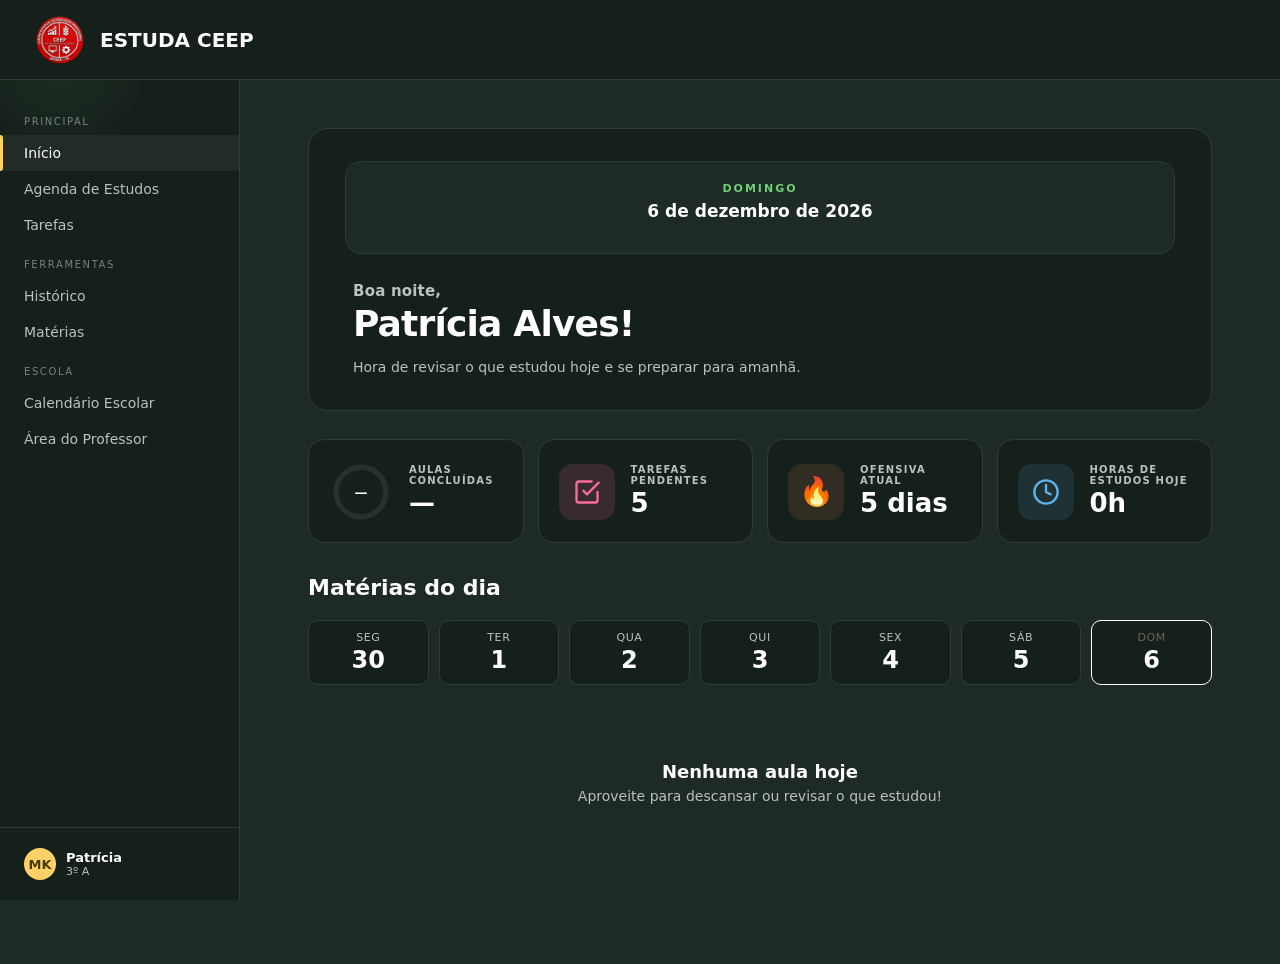
==== commit eaff8be0: "Merge branch 'main' of https://github.com/MiguelCaroan0/2_DS-Estuda-CEEP" ====
--- a/index.html
+++ b/index.html
@@ -14,9 +14,14 @@
     <!-- ── TOP HEADER ── -->
     <header class="top-header">
         <div class="top-header-brand">
+            <img id="logo-header" src="CEEP-logo.png">
             <div class="top-header-name">Estuda CEEP </div>
         </div>
+        <button class="mobile-menu-btn" id="mobile-menu-btn" aria-label="Abrir menu">☰</button>
     </header>
+
+    <!-- Overlay do menu mobile -->
+    <div class="sidebar-overlay" id="sidebar-overlay"></div>
 
     <!-- ── SIDEBAR ── -->
     <aside class="sidebar">
@@ -60,8 +65,8 @@
             <div class="user-row">
                 <div class="user-avatar">MK</div>
                 <div>
-                    <div class="user-name">Aluno.</div>
-                    <div class="user-role">3º ano</div>
+                    <div class="user-name">Patrícia</div>
+                    <div class="user-role">3º A</div>
                 </div>
             </div>
         </div>
@@ -80,8 +85,6 @@
                     <div class="date-hero-card">
                         <div class="date-hero-weekday" id="hero-weekday">Carregando...</div>
                         <div class="date-hero-date"    id="hero-date">—</div>
-                        <div class="date-hero-bar"></div>
-                        <div class="date-hero-time"    id="hero-time">--:--:--</div>
                     </div>
 
                     <!-- Saudação dinâmica -->
@@ -92,11 +95,70 @@
                     </div>
                 </div>
 
+                <!-- ── RESUMO RÁPIDO ── -->
+                <div class="inicio-summary-row">
+
+                    <!-- Card 1: Progresso do dia -->
+                    <div class="inicio-summary-card">
+                        <div class="isc-ring-wrap">
+                            <svg class="isc-ring" viewBox="0 0 72 72">
+                                <circle cx="36" cy="36" r="28" fill="none" stroke="rgba(255,255,255,0.08)" stroke-width="6"/>
+                                <circle cx="36" cy="36" r="28" fill="none" stroke="var(--qui)" stroke-width="6"
+                                    stroke-dasharray="176" stroke-dashoffset="176"
+                                    stroke-linecap="round" transform="rotate(-90 36 36)"
+                                    id="isc-day-arc"/>
+                            </svg>
+                            <div class="isc-ring-pct" id="isc-day-pct">0%</div>
+                        </div>
+                        <div class="isc-body">
+                            <div class="isc-label">Aulas Concluídas</div>
+                            <div class="isc-value" id="isc-day-fraction">—</div>
+                        </div>
+                    </div>
+
+                    <!-- Card 2: Tarefas pendentes hoje -->
+                    <div class="inicio-summary-card">
+                        <div class="isc-icon-wrap isc-icon--tasks" id="isc-tasks-icon">
+                            <svg width="28" height="28" viewBox="0 0 24 24" fill="none" stroke="currentColor" stroke-width="2" stroke-linecap="round" stroke-linejoin="round">
+                                <path d="M9 11l3 3L22 4"/><path d="M21 12v7a2 2 0 0 1-2 2H5a2 2 0 0 1-2-2V5a2 2 0 0 1 2-2h11"/>
+                            </svg>
+                        </div>
+                        <div class="isc-body">
+                            <div class="isc-label">Tarefas pendentes</div>
+                            <div class="isc-value" id="isc-tasks-count">—</div>
+                        </div>
+                    </div>
+
+                    <!-- Card 3: Ofensiva -->
+                    <div class="inicio-summary-card">
+                        <div class="isc-icon-wrap isc-icon--streak">
+                            <span style="font-size:28px;line-height:1;">🔥</span>
+                        </div>
+                        <div class="isc-body">
+                            <div class="isc-label">Ofensiva atual</div>
+                            <div class="isc-value accent-mat">5 dias</div>
+                        </div>
+                    </div>
+
+                    <!-- Card 4: Horas planejadas hoje -->
+                    <div class="inicio-summary-card">
+                        <div class="isc-icon-wrap isc-icon--hours">
+                            <svg width="28" height="28" viewBox="0 0 24 24" fill="none" stroke="currentColor" stroke-width="2" stroke-linecap="round" stroke-linejoin="round">
+                                <circle cx="12" cy="12" r="10"/><polyline points="12 6 12 12 16 14"/>
+                            </svg>
+                        </div>
+                        <div class="isc-body">
+                            <div class="isc-label">Horas de estudos hoje</div>
+                            <div class="isc-value" id="isc-hours-value">—</div>
+                        </div>
+                    </div>
+
+                </div>
+
                 <!-- Seção: Grade de horários por dia -->
                 <div class="section">
                     <div class="section-head">
                         <h2 class="section-title">Matérias do dia</h2>
-                        <span class="section-note" id="day-filter-note">Clique em um dia para filtrar</span>
                     </div>
 
                     <!-- Seletor de dias (agora com data real) -->
@@ -109,7 +171,6 @@
 
                     <!-- Estado vazio (fim de semana / sem aulas) -->
                     <div class="day-empty-state" id="day-empty-state" style="display:none;">
-                        <div class="day-empty-icon">🎉</div>
                         <div class="day-empty-title">Nenhuma aula hoje</div>
                         <div class="day-empty-sub">Aproveite para descansar ou revisar o que estudou!</div>
                     </div>
@@ -123,76 +184,139 @@
                 <div class="page-header">
                     <div>
                         <h1 class="page-title">Agenda de Estudos</h1>
-                        <p>Organize o seu plano de estudos diário e semanal de forma automática.</p>
-                    </div>
-                    <div class="date-badge">JUNHO · Semana Atual</div>
-                </div>
-
-                <div>
-                    <button class="btn btn-primary">Plano Sugerido (IA)</button>
-                    <button class="btn btn-secondary">Importar do Google Classroom</button>
+                    </div>
+                </div>
+
+                <div class="agenda-ai-banner">
+                    <div>
+                        <div class="agenda-ai-title">✦ Plano sugerido disponível para esta semana</div>
+                        <div class="agenda-ai-sub">Baseado nas suas tarefas pendentes e histórico de estudos</div>
+                    </div>
+                    <button class="btn btn-primary" id="agenda-btn-apply-banner">Aplicar plano</button>
+                </div>
+
+                <div class="inicio-summary-row">
+
+                    <!-- Card 1: Horas planejadas -->
+                    <div class="inicio-summary-card">
+                        <div class="isc-icon-wrap isc-icon--hours">
+                            <svg width="28" height="28" viewBox="0 0 24 24" fill="none" stroke="currentColor" stroke-width="2" stroke-linecap="round" stroke-linejoin="round">
+                                <circle cx="12" cy="12" r="10"/><polyline points="12 6 12 12 16 14"/>
+                            </svg>
+                        </div>
+                        <div class="isc-body">
+                            <div class="isc-label">Horas de Estudo</div>
+                            <div class="isc-value accent-qui" id="agenda-sum-horas">—</div>
+                            <div class="isc-sub">esta semana</div>
+                        </div>
+                    </div>
+
+                    <!-- Card 2: Sessões agendadas -->
+                    <div class="inicio-summary-card">
+                        <div class="isc-icon-wrap isc-icon--sessions">
+                            <svg width="28" height="28" viewBox="0 0 24 24" fill="none" stroke="currentColor" stroke-width="2" stroke-linecap="round" stroke-linejoin="round">
+                                <rect x="3" y="4" width="18" height="18" rx="2"/><line x1="16" y1="2" x2="16" y2="6"/><line x1="8" y1="2" x2="8" y2="6"/><line x1="3" y1="10" x2="21" y2="10"/>
+                            </svg>
+                        </div>
+                        <div class="isc-body">
+                            <div class="isc-label">Aulas Planejadas</div>
+                            <div class="isc-value accent-port" id="agenda-sum-aulas">—</div>
+                            <div class="isc-sub" id="agenda-sum-aulas-sub">esta semana</div>
+                        </div>
+                    </div>
+
+                    <!-- Card 3: Ofensiva -->
+                    <div class="inicio-summary-card">
+                        <div class="isc-icon-wrap isc-icon--streak">
+                            <span style="font-size:28px;line-height:1;">🔥</span>
+                        </div>
+                        <div class="isc-body">
+                            <div class="isc-label">Ofensiva atual</div>
+                            <div class="isc-value accent-bio">5 dias</div>
+                            <div class="isc-sub">seguidos estudando</div>
+                        </div>
+                    </div>
+
+                    <!-- Card 4: Meta semanal -->
+                    <div class="inicio-summary-card">
+                        <div class="isc-ring-wrap">
+                            <svg class="isc-ring" viewBox="0 0 72 72">
+                                <circle cx="36" cy="36" r="28" fill="none" stroke="rgba(255,255,255,0.08)" stroke-width="6"/>
+                                <circle cx="36" cy="36" r="28" fill="none" stroke="var(--mat)" stroke-width="6"
+                                    stroke-dasharray="176" stroke-dashoffset="176"
+                                    stroke-linecap="round" transform="rotate(-90 36 36)"
+                                    id="agenda-meta-arc"/>
+                            </svg>
+                            <div class="isc-ring-pct" id="agenda-sum-meta">—</div>
+                        </div>
+                        <div class="isc-body">
+                            <div class="isc-label">Meta de aulas</div>
+                            <div class="isc-value" id="agenda-sum-meta-val">—</div>
+                            <div class="isc-sub">meta de 15 aulas essas semana</div>
+                        </div>
+                    </div>
+
+                </div>
+
+                 <div class="agenda-action-row">
+                    <button class="btn btn-primary" id="agenda-btn-apply">✦ Plano Sugerido (IA)</button>
+                    <button class="btn btn-secondary" id="agenda-btn-clear">Limpar dia</button>
+                    <button class="btn btn-secondary" id="agenda-btn-add">+ Adicionar aula</button>
                 </div>
 
                 <div class="section">
                     <div class="section-head">
-                        <h2 class="section-title">Calendário da Semana</h2>
-                        <span class="section-note">Clique em um dia para planejar</span>
-                    </div>
-
-                    <div class="days-week">
-                        <div class="day"><div class="d-label">Seg</div><div class="d-num">23</div></div>
-                        <div class="day"><div class="d-label">Ter</div><div class="d-num">24</div></div>
-                        <div class="day today"><div class="d-label">Qua</div><div class="d-num">25</div></div>
-                        <div class="day"><div class="d-label">Qui</div><div class="d-num">26</div></div>
-                        <div class="day"><div class="d-label">Sex</div><div class="d-num">27</div></div>
-                        <div class="day"><div class="d-label">Sáb</div><div class="d-num">28</div></div>
-                        <div class="day"><div class="d-label">Dom</div><div class="d-num">29</div></div>
-                    </div>
-                </div>
-
-                <div class="section">
-                    <div class="section-head">
-                        <h2 class="section-title">Calendário Escolar e Provas</h2>
-                        <span class="section-note">Feriados, Provas e Eventos da CEEP</span>
-                    </div>
-
-                    <div class="calendar-grid">
-                        <div class="calendar-header-day">Seg</div>
-                        <div class="calendar-header-day">Ter</div>
-                        <div class="calendar-header-day">Qua</div>
-                        <div class="calendar-header-day">Qui</div>
-                        <div class="calendar-header-day">Sex</div>
-                        <div class="calendar-header-day">Sáb</div>
-                        <div class="calendar-header-day">Dom</div>
-
-                        <div class="calendar-cell muted"><div class="cell-num">22</div></div>
-                        <div class="calendar-cell">
-                            <div class="cell-num">23</div>
-                            <div class="cell-events"><span class="cell-event event-geral">Início Bimestre</span></div>
-                        </div>
-                        <div class="calendar-cell">
-                            <div class="cell-num">24</div>
-                            <div class="cell-events"><span class="cell-event event-por">Aula Redação</span></div>
-                        </div>
-                        <div class="calendar-cell today-cell">
-                            <div class="cell-num">25</div>
-                            <div class="cell-events">
-                                <span class="cell-event event-mat">ENEM Lista</span>
-                                <span class="cell-event event-por">Redação M.U.</span>
-                            </div>
-                        </div>
-                        <div class="calendar-cell">
-                            <div class="cell-num">26</div>
-                            <div class="cell-events"><span class="cell-event event-qui">Estequiometria</span></div>
-                        </div>
-                        <div class="calendar-cell">
-                            <div class="cell-num">27</div>
-                            <div class="cell-events"><span class="cell-event event-fis">Física Vetor</span></div>
-                        </div>
-                        <div class="calendar-cell">
-                            <div class="cell-num">28</div>
-                            <div class="cell-events"><span class="cell-event event-geral">Feriado Municipal</span></div>
-                        </div>
+                        <h2 class="section-title" id="agenda-planner-title">Quarta-Feira, 25 jun</h2>
+                        <div class="agenda-day-nav">
+                            <button class="agenda-nav-btn" id="agenda-nav-prev" aria-label="Dia anterior">&#8592;</button>
+                            <button class="agenda-nav-btn" id="agenda-nav-next" aria-label="Próximo dia">&#8594;</button>
+                        </div>
+                    </div>
+                    <div id="agenda-planner-area"></div>
+                </div>
+            </div>
+
+            <!-- Modal adicionar aula -->
+            <div class="modal-overlay" id="agenda-modal" style="display:none;">
+                <div class="modal-content">
+                    <div class="modal-title">Adicionar aula</div>
+                    <div class="form-group">
+                        <label class="form-label" for="agenda-modal-subject">Matéria</label>
+                        <select id="agenda-modal-subject" class="form-input">
+                            <option value="mat">Matemática</option>
+                            <option value="por">Português</option>
+                            <option value="bio">Front-End</option>
+                            <option value="qui">Back-End</option>
+                            <option value="fis">Física</option>
+                            <option value="his">História</option>
+                        </select>
+                    </div>
+                    <div class="form-group">
+                        <label class="form-label" for="agenda-modal-title">Título / Tópico</label>
+                        <input type="text" id="agenda-modal-title" class="form-input">
+                    </div>
+                    <div class="form-group">
+                        <label class="form-label" for="agenda-modal-time">Horário</label>
+                        <select id="agenda-modal-time" class="form-input">
+                            <option value="07:00">07:00</option>
+                            <option value="08:00">08:00</option>
+                            <option value="09:00">09:00</option>
+                            <option value="10:00">10:00</option>
+                            <option value="11:00">11:00</option>
+                            <option value="12:00">12:00</option>
+                            <option value="13:00">13:00</option>
+                            <option value="14:00">14:00</option>
+                            <option value="15:00">15:00</option>
+                            <option value="16:00">16:00</option>
+                            <option value="17:00">17:00</option>
+                            <option value="18:00">18:00</option>
+                            <option value="19:00">19:00</option>
+                            <option value="20:00">20:00</option>
+                        </select>
+                    </div>
+                    <div class="modal-actions">
+                        <button type="button" class="btn btn-secondary" id="agenda-modal-cancel">Cancelar</button>
+                        <button type="button" class="btn btn-primary"   id="agenda-modal-confirm">Adicionar</button>
                     </div>
                 </div>
             </div>
@@ -204,110 +328,125 @@
                 <div class="page-header">
                     <div>
                         <h1 class="page-title">Tarefas</h1>
-                        <p>Acompanhe e gerencie as atividades escolares integradas de todas as plataformas.</p>
-                    </div>
-                    <div class="date-badge">5 PENDENTES</div>
-                </div>
-
-                <div>
-                    <div>
-                        <button>Todas</button>
-                        <button class="btn btn-secondary filter-btn" data-filter="pendentes">Pendentes</button>
-                        <button class="btn btn-secondary filter-btn" data-filter="concluidas">Concluídas</button>
-                    </div>
-                    <button class="btn btn-primary" id="btn-new-task">Adicionar Tarefa</button>
-                </div>
-
+                    </div>
+                </div>
+
+                <!-- Stats rápidos -->
+                <div class="stats-row">
+                    <div class="stat-card stat-card--icon">
+                        <div class="isc-icon-wrap isc-icon--pending">
+                            <svg width="26" height="26" viewBox="0 0 24 24" fill="none" stroke="currentColor" stroke-width="2" stroke-linecap="round" stroke-linejoin="round">
+                                <circle cx="12" cy="12" r="10"/><line x1="12" y1="8" x2="12" y2="12"/><line x1="12" y1="16" x2="12.01" y2="16"/>
+                            </svg>
+                        </div>
+                        <div class="isc-body">
+                            <div class="stat-label">Pendentes</div>
+                            <div class="stat-value accent-mat" id="tf-stat-pend">—</div>
+                        </div>
+                    </div>
+                    <div class="stat-card stat-card--icon">
+                        <div class="isc-icon-wrap isc-icon--done">
+                            <svg width="26" height="26" viewBox="0 0 24 24" fill="none" stroke="currentColor" stroke-width="2" stroke-linecap="round" stroke-linejoin="round">
+                                <path d="M22 11.08V12a10 10 0 1 1-5.93-9.14"/><polyline points="22 4 12 14.01 9 11.01"/>
+                            </svg>
+                        </div>
+                        <div class="isc-body">
+                            <div class="stat-label">Concluídas</div>
+                            <div class="stat-value accent-bio" id="tf-stat-conc">—</div>
+                        </div>
+                    </div>
+                    <div class="stat-card stat-card--icon">
+                        <div class="isc-icon-wrap isc-icon--due" id="tf-stat-hoje-icon">
+                            <svg width="26" height="26" viewBox="0 0 24 24" fill="none" stroke="currentColor" stroke-width="2" stroke-linecap="round" stroke-linejoin="round">
+                                <rect x="3" y="4" width="18" height="18" rx="2" ry="2"/><line x1="16" y1="2" x2="16" y2="6"/><line x1="8" y1="2" x2="8" y2="6"/><line x1="3" y1="10" x2="21" y2="10"/>
+                            </svg>
+                        </div>
+                        <div class="isc-body">
+                            <div class="stat-label">Vencem hoje</div>
+                            <div class="stat-value accent-qui" id="tf-stat-hoje">—</div>
+                        </div>
+                    </div>
+                </div>
+
+                <!-- Controles -->
+                <div class="tf-controls">
+                    <div class="tf-controls-left">
+                        <div class="tf-filter-group" id="tf-status-filters">
+                            <button class="tf-filter-btn active" data-filter="pendentes">Pendentes</button>
+                            <button class="tf-filter-btn" data-filter="concluidas">Concluídas</button>
+                        </div>
+                        <div class="tf-divider"></div>
+                        <div class="tf-filter-group" id="tf-subj-filters">
+                            <button class="tf-subj-btn active" data-subj="todas">Todas</button>
+                            <button class="tf-subj-btn" data-subj="mat"  style="--sc:var(--mat)">Mat</button>
+                            <button class="tf-subj-btn" data-subj="por"  style="--sc:var(--port)">Port</button>
+                            <button class="tf-subj-btn" data-subj="bio"  style="--sc:var(--bio)">FE</button>
+                            <button class="tf-subj-btn" data-subj="qui"  style="--sc:var(--qui)">BE</button>
+                            <button class="tf-subj-btn" data-subj="fis"  style="--sc:var(--fis)">Fís</button>
+                            <button class="tf-subj-btn" data-subj="his"  style="--sc:var(--hist)">His</button>
+                        </div>
+                    </div>
+                    <div class="tf-controls-right">
+                        <select class="form-input tf-sort" id="tf-sort">
+                            <option value="prazo">Ordenar: Prazo</option>
+                            <option value="prioridade">Ordenar: Prioridade</option>
+                            <option value="materia">Ordenar: Matéria</option>
+                        </select>
+                        <button class="btn btn-primary tf-new-btn" id="tf-btn-new">+ Nova tarefa</button>
+                    </div>
+                </div>
+
+                <!-- Lista -->
                 <div class="section">
-                    <div id="section-pending">
-                        <div class="tasks-section-label">Pendentes</div>
-                        <div class="tasks-list">
-                            <div class="task-item">
-                                <div class="task-check"></div>
-                                <div class="task-body">
-                                    <div class="task-title">Resolver lista de parábolas (ENEM 2022)</div>
-                                    <div class="task-meta">Vence hoje · 20 questões · Integrado do Classroom</div>
-                                </div>
-                                <div class="task-priority priority-alta"></div>
-                                <span class="task-tag tag-mat">Mat</span>
-                            </div>
-
-                            <div class="task-item">
-                                <div class="task-check"></div>
-                                <div class="task-body">
-                                    <div class="task-title">Escrever redação sobre mobilidade urbana</div>
-                                    <div class="task-meta">Vence hoje · mín. 30 linhas · Integrado da Redação Paraná</div>
-                                </div>
-                                <div class="task-priority priority-alta"></div>
-                                <span class="task-tag tag-por">Port</span>
-                            </div>
-
-                            <div class="task-item">
-                                <div class="task-check"></div>
-                                <div class="task-body">
-                                    <div class="task-title">Exercícios de estequiometria — cap. 8</div>
-                                    <div class="task-meta">Vence qui, 26 jun · pág. 112–118 · Livro Didático</div>
-                                </div>
-                                <div class="task-priority priority-media"></div>
-                                <span class="task-tag tag-qui">Qui</span>
-                            </div>
-
-                            <div class="task-item">
-                                <div class="task-check"></div>
-                                <div class="task-body">
-                                    <div class="task-title">Resumo: Cinemática vetorial</div>
-                                    <div class="task-meta">Vence sex, 27 jun · 1 página · Caderno de Física</div>
-                                </div>
-                                <div class="task-priority priority-media"></div>
-                                <span class="task-tag tag-fis">Fís</span>
-                            </div>
-
-                            <div class="task-item">
-                                <div class="task-check"></div>
-                                <div class="task-body">
-                                    <div class="task-title">Mapa mental — Engenharia genética</div>
-                                    <div class="task-meta">Vence sáb, 28 jun · Atividade de Biologia</div>
-                                </div>
-                                <div class="task-priority priority-baixa"></div>
-                                <span class="task-tag tag-bio">Bio</span>
-                            </div>
-                        </div>
-                    </div>
-
-                    <div id="section-completed">
-                        <div class="tasks-section-label">Concluídas</div>
-                        <div class="tasks-list">
-                            <div class="task-item done">
-                                <div class="task-check"></div>
-                                <div class="task-body">
-                                    <div class="task-title">Rever anotações — Funções quadráticas</div>
-                                    <div class="task-meta">Concluída ontem</div>
-                                </div>
-                                <span class="task-tag tag-mat">Mat</span>
-                            </div>
-
-                            <div class="task-item done">
-                                <div class="task-check"></div>
-                                <div class="task-body">
-                                    <div class="task-title">Ler capítulo sobre Era Vargas</div>
-                                    <div class="task-meta">Concluída seg, 23 jun</div>
-                                </div>
-                                <span class="task-tag tag-his">His</span>
-                            </div>
-
-                            <div class="task-item done">
-                                <div class="task-check"></div>
-                                <div class="task-body">
-                                    <div class="task-title">Exercícios — Genética mendeliana</div>
-                                    <div class="task-meta">Concluída seg, 23 jun</div>
-                                </div>
-                                <span class="task-tag tag-bio">Bio</span>
-                            </div>
-                        </div>
-                    </div>
-                </div>
-            </div>
-        </div>
+                    <div id="tf-list"></div>
+                </div>
+            </div>
+
+            <!-- Modal nova tarefa -->
+            <div class="modal-overlay" id="tf-modal" style="display:none;">
+                <div class="modal-content">
+                    <div class="modal-title">Nova Tarefa</div>
+                    <div class="form-group">
+                        <label class="form-label">Título da atividade</label>
+                        <input type="text" id="tf-modal-title" class="form-input" placeholder="Ex: Exercícios de Gravitação">
+                    </div>
+                    <div class="form-group">
+                        <label class="form-label">Descrição / observação</label>
+                        <input type="text" id="tf-modal-desc" class="form-input" placeholder="Ex: pág. 45 · vence sexta">
+                    </div>
+                    <div class="tf-modal-row">
+                        <div class="form-group">
+                            <label class="form-label">Matéria</label>
+                            <select id="tf-modal-subject" class="form-input">
+                                <option value="mat">Matemática</option>
+                                <option value="por">Português</option>
+                                <option value="bio">Front-End</option>
+                                <option value="qui">Back-End</option>
+                                <option value="fis">Física</option>
+                                <option value="his">História</option>
+                            </select>
+                        </div>
+                        <div class="form-group">
+                            <label class="form-label">Prioridade</label>
+                            <select id="tf-modal-priority" class="form-input">
+                                <option value="baixa">Baixa</option>
+                                <option value="media" selected>Média</option>
+                                <option value="alta">Alta</option>
+                            </select>
+                        </div>
+                    </div>
+                    <div class="form-group">
+                        <label class="form-label">Prazo de entrega</label>
+                        <input type="date" id="tf-modal-due" class="form-input">
+                    </div>
+                    <div class="modal-actions">
+                        <button type="button" class="btn btn-secondary" id="tf-modal-cancel">Cancelar</button>
+                        <button type="button" class="btn btn-primary"   id="tf-modal-confirm">Adicionar</button>
+                    </div>
+                </div>
+            </div>
+        </div>
+
         <!-- 5. VIEW: HISTÓRICO -->
         <div id="view-historico" class="page-view">
             <div class="content">
@@ -316,103 +455,106 @@
                         <h1 class="page-title">Histórico de Estudos</h1>
                         <p>Consulte suas estatísticas de foco e verifique seu progresso acadêmico.</p>
                     </div>
-                    <div class="date-badge">SEMANA ATUAL</div>
                 </div>
 
                 <div class="stats-row">
-                    <div class="stat-card">
-                        <div class="stat-label">Tempo Total</div>
-                        <div class="stat-value accent-qui">28h45</div>
-                        <div class="stat-sub">neste mês</div>
-                    </div>
-                    <div class="stat-card">
-                        <div class="stat-label">Ciclos Pomodoro</div>
-                        <div class="stat-value accent-port">52</div>
-                        <div class="stat-sub">concluídos</div>
-                    </div>
-                    <div class="stat-card">
-                        <div class="stat-label">Frequência</div>
-                        <div class="stat-value accent-bio">94%</div>
-                        <div class="stat-sub">presença ideal</div>
-                    </div>
-                    <div class="stat-card">
-                        <div class="stat-label">Ofensiva</div>
-                        <div class="stat-value accent-mat">5 dias</div>
-                        <div class="stat-sub">estudando seguido</div>
-                    </div>
-                </div>
-
-                <div class="chart-card">
-                    <h3>Distribuição Diária de Estudos</h3>
-                    <p>Horas de foco registradas por dia da semana</p>
-                    
-                    <div class="chart-container">
-                        <div class="chart-bar-wrapper">
-                            <div class="chart-bar mat"></div>
-                            <span class="chart-label">Seg</span>
-                        </div>
-                        <div class="chart-bar-wrapper">
-                            <div class="chart-bar por"></div>
-                            <span class="chart-label">Ter</span>
-                        </div>
-                        <div class="chart-bar-wrapper">
-                            <div class="chart-bar bio"></div>
-                            <span class="chart-label">Qua</span>
-                        </div>
-                        <div class="chart-bar-wrapper">
-                            <div class="chart-bar"></div>
-                            <span class="chart-label">Qui</span>
-                        </div>
-                        <div class="chart-bar-wrapper">
-                            <div class="chart-bar"></div>
-                            <span class="chart-label">Sex</span>
-                        </div>
-                        <div class="chart-bar-wrapper">
-                            <div class="chart-bar"></div>
-                            <span class="chart-label">Sáb</span>
-                        </div>
-                        <div class="chart-bar-wrapper">
-                            <div class="chart-bar"></div>
-                            <span class="chart-label">Dom</span>
-                        </div>
-                    </div>
-                </div>
-
+                    <div class="stat-card stat-card--icon">
+                        <div class="isc-icon-wrap isc-icon--hours">
+                            <svg width="26" height="26" viewBox="0 0 24 24" fill="none" stroke="currentColor" stroke-width="2" stroke-linecap="round" stroke-linejoin="round">
+                                <circle cx="12" cy="12" r="10"/><polyline points="12 6 12 12 16 14"/>
+                            </svg>
+                        </div>
+                        <div class="isc-body">
+                            <div class="stat-label">Tempo Mensal</div>
+                            <div class="stat-value accent-qui">28h45</div>
+                        </div>
+                    </div>
+                    <div class="stat-card stat-card--icon">
+                        <div class="isc-icon-wrap isc-icon--done">
+                            <svg width="26" height="26" viewBox="0 0 100 100" fill="none" stroke="currentColor" stroke-width="6" stroke-linecap="round" stroke-linejoin="round">
+                                <!-- Cabeça -->
+                                <circle cx="38" cy="28" r="16"/>
+                                <!-- Corpo -->
+                                <path d="M8 85 C8 62 68 62 68 85"/>
+                                <!-- Círculo do check -->
+                                <circle cx="72" cy="72" r="20" fill="none"/>
+                                <!-- Check -->
+                                <polyline points="62,72 69,80 83,63"/>
+                            </svg>
+                        </div>
+                        <div class="isc-body">
+                            <div class="stat-label">Frequência</div>
+                            <div class="stat-value accent-bio">94%</div>
+                        </div>
+                    </div>
+                    <div class="stat-card stat-card--icon">
+                        <div class="isc-icon-wrap isc-icon--streak">
+                            <span style="font-size:26px;line-height:1;">🔥</span>
+                        </div>
+                        <div class="isc-body">
+                            <div class="stat-label">Sequência de Estudo</div>
+                            <div class="stat-value accent-mat">5 dias</div>
+                        </div>
+                    </div>
+                </div>
+
+                <!-- ── GRÁFICO DE BARRAS INTERATIVO ── -->
+                <div class="hist-chart-card">
+                    <div class="hist-chart-header">
+                        <div>
+                            <h3 class="hist-chart-title">Distribuição de Estudos por Dia</h3>
+                            <p class="hist-chart-sub">Horas de foco registradas — passe o mouse nas barras para detalhes</p>
+                        </div>
+                        <div class="hist-chart-period-btns">
+                            <button class="hist-period-btn active" data-period="semana">Semana</button>
+                            <button class="hist-period-btn" data-period="mes">Mês</button>
+                        </div>
+                    </div>
+                    <div class="hist-chart-wrap">
+                        <div class="hist-chart-y-axis" id="hist-y-axis"></div>
+                        <div class="hist-chart-area">
+                            <div class="hist-bars-row" id="hist-bars-row"></div>
+                            <div class="hist-x-labels" id="hist-x-labels"></div>
+                        </div>
+                    </div>
+                    <div class="hist-tooltip" id="hist-tooltip" style="display:none;"></div>
+                </div>
+
+                <!-- ── SESSÕES RECENTES: FILTROS + BUSCA ── -->
                 <div class="section">
-                    <div class="section-head">
-                        <h2 class="section-title">Sessões Recentes</h2>
-                        <span class="section-note">Últimos 3 dias</span>
-                    </div>
-
-                    <div class="tasks-list">
-                        <div class="task-item done">
-                            <div class="task-body">
-                                <div>
-                                    <div class="task-title">Revisão de Funções e Gráficos</div>
-                                    <div class="task-meta">24 Jun, 15:30 · 2 Ciclos Pomodoro (50 min)</div>
+                    <div class="rt-panel">
+                        <div class="prof-pub-header prof-pub-header--no-border">
+                            <span class="section-title">Tarefas Realizadas</span>
+                        </div>
+
+                        <div class="rt-panel-controls rt-panel-controls--inline">
+                            <div class="form-group" style="margin-bottom:0;">
+                                <label class="form-label">Buscar</label>
+                                <div class="hist-search-wrap">
+                                    <svg class="hist-search-icon" width="14" height="14" viewBox="0 0 16 16" fill="none"><circle cx="6.5" cy="6.5" r="5" stroke="currentColor" stroke-width="1.5"/><path d="M10.5 10.5L14 14" stroke="currentColor" stroke-width="1.5" stroke-linecap="round"/></svg>
+                                    <input class="hist-search-input hist-search-input--full" id="hist-search" type="text" placeholder="Buscar sessão...">
                                 </div>
-                                <span class="task-tag tag-mat">Mat</span>
-                            </div>
-                        </div>
-
-                        <div class="task-item done">
-                            <div class="task-body">
-                                <div>
-                                    <div class="task-title">Fichamento de Ditadura Militar</div>
-                                    <div class="task-meta">23 Jun, 14:00 · Leitura e Resumos (1h 10min)</div>
+                            </div>
+                            <div class="form-group" style="margin-bottom:0;">
+                                <label class="form-label">Matéria</label>
+                                <div class="tf-filter-group" id="hist-subj-filters">
+                                    <button class="tf-subj-btn active" data-subj="todas">Todas</button>
+                                    <button class="tf-subj-btn" data-subj="mat"  style="--sc:var(--mat)">Mat</button>
+                                    <button class="tf-subj-btn" data-subj="por"  style="--sc:var(--port)">Port</button>
+                                    <button class="tf-subj-btn" data-subj="bio"  style="--sc:var(--bio)">FE</button>
+                                    <button class="tf-subj-btn" data-subj="qui"  style="--sc:var(--qui)">BE</button>
+                                    <button class="tf-subj-btn" data-subj="fis"  style="--sc:var(--fis)">Fís</button>
+                                    <button class="tf-subj-btn" data-subj="his"  style="--sc:var(--hist)">His</button>
                                 </div>
-                                <span class="task-tag tag-his">His</span>
-                            </div>
-                        </div>
-
-                        <div class="task-item done">
-                            <div class="task-body">
-                                <div>
-                                    <div class="task-title">Estudo Dirigido de Genética</div>
-                                    <div class="task-meta">23 Jun, 09:15 · Exercícios de Mendel (45 min)</div>
-                                </div>
-                                <span class="task-tag tag-bio">Bio</span>
-                            </div>
+                            </div>
+                        </div>
+
+                        <div class="rt-students-list" id="hist-sessions-list"></div>
+
+                        <div class="tf-empty" id="hist-empty" style="display:none;">
+                            <div class="tf-empty-icon">🔍</div>
+                            <div class="tf-empty-title">Nenhuma sessão encontrada</div>
+                            <div class="tf-empty-sub">Tente outro filtro ou termo de busca.</div>
                         </div>
                     </div>
                 </div>
@@ -425,136 +567,84 @@
                 <div class="page-header">
                     <div>
                         <h1 class="page-title">Matérias</h1>
-                        <p>Gerencie suas disciplinas, acompanhe seu progresso de tópicos estudados e tarefas concluídas.</p>
-                    </div>
-                    <div class="date-badge">6 DISCIPLINAS</div>
-                </div>
-
-                <div class="section">
-                    <div class="subject-grid">
-                        <article class="subject-card" data-subject="mat">
-                            <div class="subject-tab"></div>
-                            <div class="subject-body">
-                                <div class="subject-head">
-                                    <span class="subject-name">Matemática</span>
-                                    <span class="subject-time">1 tarefa pendente</span>
-                                </div>
-                                <div class="topics">
-                                    <div>
-                                        <span>Progresso Geral</span>
-                                        <span>50%</span>
-                                    </div>
-                                    <div class="progress-container">
-                                        <div class="progress-bar mat"></div>
-                                    </div>
-                                    <p>Prof. Marcos Oliveira</p>
-                                </div>
-                            </div>
-                        </article>
-
-                        <article class="subject-card" data-subject="por">
-                            <div class="subject-tab"></div>
-                            <div class="subject-body">
-                                <div class="subject-head">
-                                    <span class="subject-name">Português</span>
-                                    <span class="subject-time">1 tarefa pendente</span>
-                                </div>
-                                <div class="topics">
-                                    <div>
-                                        <span>Progresso Geral</span>
-                                        <span>33%</span>
-                                    </div>
-                                    <div class="progress-container">
-                                        <div class="progress-bar por"></div>
-                                    </div>
-                                    <p>Prof. Ana Silva</p>
-                                </div>
-                            </div>
-                        </article>
-
-                        <article class="subject-card" data-subject="bio">
-                            <div class="subject-tab"></div>
-                            <div class="subject-body">
-                                <div class="subject-head">
-                                    <span class="subject-name">Biologia</span>
-                                    <span class="subject-time">1 tarefa pendente</span>
-                                </div>
-                                <div class="topics">
-                                    <div>
-                                        <span>Progresso Geral</span>
-                                        <span>66%</span>
-                                    </div>
-                                    <div class="progress-container">
-                                        <div class="progress-bar bio"></div>
-                                    </div>
-                                    <p>Profª. Cláudia Reis</p>
-                                </div>
-                            </div>
-                        </article>
-
-                        <article class="subject-card" data-subject="qui">
-                            <div class="subject-tab"></div>
-                            <div class="subject-body">
-                                <div class="subject-head">
-                                    <span class="subject-name">Química</span>
-                                    <span class="subject-time">1 tarefa pendente</span>
-                                </div>
-                                <div class="topics">
-                                    <div>
-                                        <span>Progresso Geral</span>
-                                        <span>33%</span>
-                                    </div>
-                                    <div class="progress-container">
-                                        <div class="progress-bar qui" style="width: 33%;"></div>
-                                    </div>
-                                    <p>Prof. Ricardo Dias</p>
-                                </div>
-                            </div>
-                        </article>
-
-                        <article class="subject-card" data-subject="fis">
-                            <div class="subject-tab"></div>
-                            <div class="subject-body">
-                                <div class="subject-head">
-                                    <span class="subject-name">Física</span>
-                                    <span class="subject-time">1 tarefa pendente</span>
-                                </div>
-                                <div class="topics">
-                                    <div>
-                                        <span>Progresso Geral</span>
-                                        <span>33%</span>
-                                    </div>
-                                    <div class="progress-container">
-                                        <div class="progress-bar fis" style="width: 33%;"></div>
-                                    </div>
-                                    <p>Prof. André Santos</p>
-                                </div>
-                            </div>
-                        </article>
-
-                        <article class="subject-card" data-subject="his">
-                            <div class="subject-tab"></div>
-                            <div class="subject-body">
-                                <div class="subject-head">
-                                    <span class="subject-name">História</span>
-                                    <span class="subject-time">0 pendentes</span>
-                                </div>
-                                <div class="topics">
-                                    <div>
-                                        <span>Progresso Geral</span>
-                                        <span>100%</span>
-                                    </div>
-                                    <div class="progress-container">
-                                        <div class="progress-bar his"></div>
-                                    </div>
-                                    <p>Profª. Júlia Lima</p>
-                                </div>
-                            </div>
-                        </article>
-                    </div>
-                </div>
-            </div>
-        </div>
+                        <p>Acompanhe o progresso em cada disciplina.</p>
+                    </div>
+                </div>
+
+                <!-- Stats rápidos de matérias -->
+                <div class="inicio-summary-row mat-stats-row">
+                    <div class="inicio-summary-card">
+                        <div class="isc-icon-wrap isc-icon--done">
+                            <svg width="28" height="28" viewBox="0 0 24 24" fill="none" stroke="currentColor" stroke-width="2" stroke-linecap="round" stroke-linejoin="round">
+                                <path d="M9 11l3 3L22 4"/><path d="M21 12v7a2 2 0 0 1-2 2H5a2 2 0 0 1-2-2V5a2 2 0 0 1 2-2h11"/>
+                            </svg>
+                        </div>
+                        <div class="isc-body">
+                            <div class="isc-label">Matérias 100%</div>
+                            <div class="isc-value accent-bio" id="mat-stat-conc">0</div>
+                        </div>
+                    </div>
+                    <div class="inicio-summary-card">
+                        <div class="isc-icon-wrap isc-icon--pending">
+                            <svg width="28" height="28" viewBox="0 0 24 24" fill="none" stroke="currentColor" stroke-width="2" stroke-linecap="round" stroke-linejoin="round">
+                                <circle cx="12" cy="12" r="10"/><line x1="12" y1="8" x2="12" y2="12"/><line x1="12" y1="16" x2="12.01" y2="16"/>
+                            </svg>
+                        </div>
+                        <div class="isc-body">
+                            <div class="isc-label">Com Pendências</div>
+                            <div class="isc-value accent-mat" id="mat-stat-pend">0</div>
+                        </div>
+                    </div>
+                    <div class="inicio-summary-card">
+                        <div class="isc-ring-wrap">
+                            <svg class="isc-ring" viewBox="0 0 72 72">
+                                <circle cx="36" cy="36" r="28" fill="none" stroke="rgba(255,255,255,0.08)" stroke-width="6"/>
+                                <circle cx="36" cy="36" r="28" fill="none" stroke="var(--qui)" stroke-width="6"
+                                    stroke-dasharray="176" stroke-dashoffset="176"
+                                    stroke-linecap="round" transform="rotate(-90 36 36)"
+                                    id="mat-stat-avg-arc"/>
+                            </svg>
+                            <div class="isc-ring-pct" id="mat-stat-avg">—</div>
+                        </div>
+                        <div class="isc-body">
+                            <div class="isc-label">Média de Progresso geral das matérias</div>
+                        </div>
+                    </div>
+                </div>
+
+                <!-- Filtros / busca -->
+                <div class="mat-filter-bar">
+                    <div class="mat-search-wrap">
+                        <svg width="14" height="14" viewBox="0 0 16 16" fill="none"><circle cx="6.5" cy="6.5" r="5" stroke="currentColor" stroke-width="1.5"/><path d="M10.5 10.5L14 14" stroke="currentColor" stroke-width="1.5" stroke-linecap="round"/></svg>
+                        <input class="mat-search-input" id="mat-search" type="text" placeholder="Buscar matéria...">
+                    </div>
+                    <div class="tf-filter-group" id="mat-progress-filters">
+                        <button class="tf-filter-btn active" data-mf="todas">Todas</button>
+                        <button class="tf-filter-btn" data-mf="ok">Acima de 70%</button>
+                        <button class="tf-filter-btn" data-mf="atencao">Precisa de atenção</button>
+                    </div>
+                    <div class="mat-view-toggle">
+                        <button class="mat-view-btn active" id="mat-view-grid" title="Grade">
+                            <svg width="16" height="16" viewBox="0 0 16 16" fill="currentColor"><rect x="0" y="0" width="7" height="7" rx="1"/><rect x="9" y="0" width="7" height="7" rx="1"/><rect x="0" y="9" width="7" height="7" rx="1"/><rect x="9" y="9" width="7" height="7" rx="1"/></svg>
+                        </button>
+                        <button class="mat-view-btn" id="mat-view-list" title="Lista">
+                            <svg width="16" height="16" viewBox="0 0 16 16" fill="currentColor"><rect x="0" y="1" width="16" height="2.5" rx="1"/><rect x="0" y="6.5" width="16" height="2.5" rx="1"/><rect x="0" y="12" width="16" height="2.5" rx="1"/></svg>
+                        </button>
+                    </div>
+                </div>
+
+                <!-- Grade de matérias (renderizada pelo JS) -->
+                <div class="subject-grid" id="mat-subject-grid"></div>
+
+                <!-- Estado vazio -->
+                <div id="mat-empty" style="display:none;" class="tf-empty">
+                    <div class="tf-empty-title">Nenhuma matéria encontrada</div>
+                    <div class="tf-empty-sub">Tente outro filtro ou termo de busca.</div>
+                </div>
+            </div>
+
+        </div>
+
 
         <!-- 7. VIEW: CALENDÁRIO ESCOLAR -->
         <div id="view-calendario" class="page-view">
@@ -563,27 +653,47 @@
                     <div>
                         <h1 class="page-title">Calendário Escolar</h1>
                     </div>
-                    <div class="date-badge">JUNHO 2025</div>
-                </div>
-
-                <!-- Legenda de tipos de evento -->
-                <div class="cal-legend">
-                    <span class="cal-legend-item"><span class="cal-dot dot-aula"></span>Aulas</span>
-                    <span class="cal-legend-item"><span class="cal-dot dot-prova"></span>Provas</span>
-                    <span class="cal-legend-item"><span class="cal-dot dot-prazo"></span>Prazos</span>
-                    <span class="cal-legend-item"><span class="cal-dot dot-feriado"></span>Feriados</span>
-                    <span class="cal-legend-item"><span class="cal-dot dot-evento"></span>Eventos</span>
-                    <span class="cal-legend-item"><span class="cal-dot dot-recesso"></span>Recesso</span>
-                </div>
-
-                <!-- Controles de navegação do mês -->
+                </div>
+
+                <!-- ── FILTRO POR CATEGORIA ── -->
+                <div class="cal-filter-bar" id="cal-filter-bar">
+                    <div class="cal-filter-row">
+                        <span class="cal-filter-label">Filtrar:</span>
+                        <button class="cal-filter-btn active" data-cat="todas">Todos</button>
+                        <button class="cal-filter-btn" data-cat="event-prazo">Prazos</button>
+                        <button class="cal-filter-btn" data-cat="event-prova">Provas</button>
+                        <button class="cal-filter-btn" data-cat="event-feriado">Feriados</button>
+                        <button class="cal-filter-btn" data-cat="event-evento">Eventos</button>
+                    </div>
+
+                    <div class="cal-legend">
+                        <span class="cal-legend-item"><span class="cal-dot dot-prova"></span>Provas</span>
+                        <span class="cal-legend-item"><span class="cal-dot dot-prazo"></span>Prazos</span>
+                        <span class="cal-legend-item"><span class="cal-dot dot-evento"></span>Eventos</span>
+                        <span class="cal-legend-item"><span class="cal-dot dot-recesso"></span>Feriados</span>
+                    </div>
+                </div>
+
+                <!-- ── MODAL DIA ── -->
+                <div class="cal-day-modal-overlay" id="cal-day-modal" style="display:none;">
+                    <div class="cal-day-modal">
+                        <div class="cal-day-modal-header">
+                            <div>
+                                <div class="cal-day-modal-title" id="cal-modal-title">—</div>
+                                <div class="cal-day-modal-sub" id="cal-modal-sub"></div>
+                            </div>
+                            <button class="cal-day-modal-close" id="cal-modal-close">✕</button>
+                        </div>
+                        <div class="cal-day-modal-body" id="cal-modal-body"></div>
+                    </div>
+                </div>
+
                 <div class="cal-nav">
                     <button class="btn btn-secondary cal-nav-btn" id="cal-prev">&#8592; Anterior</button>
                     <span class="cal-month-label" id="cal-month-label">Junho 2025</span>
                     <button class="btn btn-secondary cal-nav-btn" id="cal-next">Próximo &#8594;</button>
                 </div>
 
-                <!-- Grade do calendário mensal -->
                 <div class="section">
                     <div class="calendar-grid" id="school-calendar-grid">
                         <div class="calendar-header-day">Seg</div>
@@ -596,57 +706,6 @@
                         <!-- Células geradas pelo JS -->
                     </div>
                 </div>
-
-                <!-- Próximos eventos em lista -->
-                <div class="section">
-                    <div class="section-head">
-                        <h2 class="section-title">Próximos Eventos</h2>
-                    </div>
-                    <div class="tasks-list" id="upcoming-events-list">
-                        <div class="task-item">
-                            <div class="task-body">
-                                <div class="task-title">Prova de Matemática — Funções</div>
-                                <div class="task-meta">Qui, 26 Jun · 3º ano A e B · Sala 12</div>
-                            </div>
-                            <span class="task-tag tag-mat">Mat</span>
-                        </div>
-                        <div class="task-item">
-                            <div class="task-body">
-                                <div class="task-title">Prazo: Redação Paraná — Mobilidade Urbana</div>
-                                <div class="task-meta">Sex, 27 Jun · Todos os alunos · Plataforma online</div>
-                            </div>
-                            <span class="task-tag tag-por">Port</span>
-                        </div>
-                        <div class="task-item">
-                            <div class="task-body">
-                                <div class="task-title">Feriado Municipal — Aniversário de Ibiporã</div>
-                                <div class="task-meta">Sáb, 28 Jun · Sem aulas · Municipal</div>
-                            </div>
-                            <span class="task-tag">Fer</span>
-                        </div>
-                        <div class="task-item">
-                            <div class="task-body">
-                                <div class="task-title">Simulado ENEM — Ciências da Natureza</div>
-                                <div class="task-meta">Ter, 1 Jul · 3º ano · Auditório</div>
-                            </div>
-                            <span class="task-tag tag-bio">Bio</span>
-                        </div>
-                        <div class="task-item">
-                            <div class="task-body">
-                                <div class="task-title">Recesso Escolar — Julho</div>
-                                <div class="task-meta">14 Jul – 25 Jul · Toda a escola · Calendário SEED-PR</div>
-                            </div>
-                            <span class="task-tag">Rec</span>
-                        </div>
-                        <div class="task-item">
-                            <div class="task-body">
-                                <div class="task-title">Feira de Ciências CEEP 2025</div>
-                                <div class="task-meta">Sex, 8 Ago · Todas as turmas · Quadra coberta</div>
-                            </div>
-                            <span class="task-tag tag-bio">Cie</span>
-                        </div>
-                    </div>
-                </div>
             </div>
         </div>
 
@@ -659,27 +718,29 @@
                     </div>
                 </div>
 
-                <!-- Stats rápidos do professor -->
                 <div class="stats-row" style="grid-template-columns: repeat(4,1fr);">
-                    <div class="stat-card">
+                    <div class="stat-card stat-card--clickable" data-modal="modal-tarefas-ativas" title="Ver detalhes">
                         <div class="stat-label">Tarefas Ativas</div>
-                        <div class="stat-value accent-qui">12</div>
-                    </div>
-                    <div class="stat-card">
-                        <div class="stat-label">Alunos Ativos</div>
-                        <div class="stat-value accent-bio">84</div>
-                    </div>
-                    <div class="stat-card">
-                        <div class="stat-label">Tarefas Atrasadas</div>
-                        <div class="stat-value accent-mat">7</div>
-                    </div>
-                    <div class="stat-card">
-                        <div class="stat-label">Tarefas Entregues</div>
-                        <div class="stat-value accent-port">23</div>
-                    </div>
-                </div>
-
-                <!-- Criar nova tarefa para turma -->
+                        <div class="stat-value accent-qui">4</div>
+                        <div class="stat-card-hint">Ver detalhes →</div>
+                    </div>
+                    <div class="stat-card stat-card--clickable" data-modal="modal-alunos-ativos" title="Ver detalhes">
+                        <div class="stat-label">Alunos Destaques</div>
+                        <div class="stat-value accent-bio">9</div>
+                        <div class="stat-card-hint">Ver detalhes →</div>
+                    </div>
+                    <div class="stat-card stat-card--clickable" data-modal="modal-nao-realizadas" title="Ver detalhes">
+                        <div class="stat-label">Alunos Pendentes</div>
+                        <div class="stat-value accent-mat">8</div>
+                        <div class="stat-card-hint">Ver detalhes →</div>
+                    </div>
+                    <div class="stat-card stat-card--clickable" data-modal="modal-realizadas" title="Ver detalhes">
+                        <div class="stat-label">Histórico de Tarefas</div>
+                        <div class="stat-value accent-port" id="prof-historico-count">23</div>
+                        <div class="stat-card-hint">Ver detalhes →</div>
+                    </div>
+                </div>
+
                 <div class="section">
                     <div class="section-head">
                         <h2 class="section-title">Criar Tarefa para Turma</h2>
@@ -695,8 +756,8 @@
                                 <select class="form-input" id="prof-task-subject">
                                     <option value="mat">Matemática</option>
                                     <option value="por">Português</option>
-                                    <option value="bio">Biologia</option>
-                                    <option value="qui">Química</option>
+                                    <option value="bio">Front-End</option>
+                                    <option value="qui">Back-End</option>
                                     <option value="fis">Física</option>
                                     <option value="his">História</option>
                                 </select>
@@ -717,7 +778,7 @@
                         </div>
                         <div class="form-group">
                             <label class="form-label">Descrição / Instruções</label>
-                            <textarea class="form-input" rows="3" id="prof-task-desc" l;></textarea>
+                            <textarea class="form-input" rows="3" id="prof-task-desc"></textarea>
                         </div>
                         <div class="form-group">
                             <label class="form-label">Destinatários</label>
@@ -732,8 +793,6 @@
                                 <span class="turma-chip">3º A</span>
                                 <span class="turma-chip">3º B</span>
                                 <span class="turma-chip">2º A</span>
-                                <span class="turma-chip">2º B</span>
-                                <span class="turma-chip">1º A</span>
                             </div>
                         </div>
                         <div>
@@ -741,204 +800,197 @@
                             <button class="btn btn-primary" id="prof-publish-btn">Publicar Tarefa</button>
                         </div>
                     </div>
-                </div>
-
-                <!-- Sincronizações externas -->
+
+                    <div class="rt-panel" style="margin-top:18px;">
+                        <div class="prof-pub-header">
+                            <span class="section-title">Tarefas publicadas recentemente</span>
+                        </div>
+                        <div id="prof-tasks-list" class="prof-pub-list">
+                            <p class="modal-stat-meta prof-tasks-empty" style="padding:14px 20px;">Nenhuma tarefa publicada ainda nesta sessão.</p>
+                        </div>
+                    </div>
+                </div>
                 <div class="section">
-                    <div class="section-head">
-                        <h2 class="section-title">Sincronização de Plataformas</h2>
-                        <span class="section-note">Última sync: hoje às 08:14</span>
-                    </div>
-                    <div class="sync-cards">
-                        <div class="sync-card">
-                            <div class="sync-icon sync-icon-pr">RP</div>
-                            <div class="sync-info">
-                                <div class="sync-name">Redação Paraná</div>
-                                <div class="sync-status sync-ok">● Conectado — 3 turmas sincronizadas</div>
-                            </div>
-                            <button class="btn btn-secondary sync-btn">Sincronizar</button>
-                        </div>
-                        <div class="sync-card">
-                            <div class="sync-icon sync-icon-gc">GC</div>
-                            <div class="sync-info">
-                                <div class="sync-name">Google Classroom</div>
-                                <div class="sync-status sync-ok">● Conectado — 6 turmas</div>
-                            </div>
-                            <button class="btn btn-secondary sync-btn">Sincronizar</button>
-                        </div>
-                        <div class="sync-card">
-                            <div class="sync-icon sync-icon-seed">SE</div>
-                            <div class="sync-info">
-                                <div class="sync-name">SEED-PR / Aula Paraná</div>
-                                <div class="sync-status sync-warn">● Pendente — verificar credenciais</div>
-                            </div>
-                            <button class="btn btn-secondary sync-btn">Conectar</button>
-                        </div>
-                    </div>
-                </div>
-
-                <!-- Alunos em atraso e destaque -->
-                <div class="section">
-                    <div class="section-head">
-                        <h2 class="section-title">Acompanhamento dos Alunos</h2>
-                        <span class="section-note">Atualizado agora</span>
-                    </div>
-
-                    <!-- Tabs -->
-                    <div class="student-tabs">
-                        <button class="student-tab active" data-tab="atrasados">Em Atraso (7)</button>
-                        <button class="student-tab" data-tab="destaque">Mais Dedicados</button>
-                        <button class="student-tab" data-tab="todos-alunos">Ver Todos</button>
-                    </div>
-
-                    <!-- Lista de atrasados -->
-                    <div id="tab-atrasados" class="student-tab-content">
-                        <div class="tasks-list">
-                            <div class="student-row task-item">
-                                <div class="student-avatar" style="background:var(--fis);">AN</div>
-                                <div class="task-body">
-                                    <div class="task-title">Ana Nascimento — 3º A</div>
-                                    <div class="task-meta">2 tarefas em atraso: Lista de Parábolas, Redação Paraná</div>
+                    <div class="rt-panel">
+                        <div class="prof-pub-header prof-pub-header--no-border">
+                            <span class="section-title">Relatório de Tarefas</span>
+                        </div>
+                        <div class="rt-panel-controls">
+                            <div class="form-group" style="margin-bottom:0;">
+                                <label class="form-label">Tarefa</label>
+                                <select class="form-input" id="rt-task-select"></select>
+                            </div>
+                            <div class="form-group" style="margin-bottom:0;">
+                                <label class="form-label">Turmas</label>
+                                <div class="tf-filter-group" id="rt-turma-filter">
+                                    <button class="turma-filter-btn tf-filter-btn active" data-turma="3A">3º A</button>
+                                    <button class="turma-filter-btn tf-filter-btn" data-turma="3B">3º B</button>
+                                    <button class="turma-filter-btn tf-filter-btn" data-turma="2A">2º A</button>
                                 </div>
-                                <span class="task-tag" style="background:rgba(255,107,157,0.2);color:var(--fis);">Atraso</span>
-                            </div>
-                            <div class="student-row task-item">
-                                <div class="student-avatar" style="background:var(--mat);">LF</div>
-                                <div class="task-body">
-                                    <div class="task-title">Lucas Ferreira — 3º B</div>
-                                    <div class="task-meta">1 tarefa em atraso: Estequiometria Cap. 8</div>
+                            </div>
+                            <div class="form-group" style="margin-bottom:0;">
+                                <label class="form-label">Status da entrega</label>
+                                <div class="tf-filter-group" id="rt-status-filters">
+                                    <button class="tf-filter-btn active" data-status="entregou">Entregaram</button>
+                                    <button class="tf-filter-btn" data-status="pendente">Não entregaram</button>
                                 </div>
-                                <span class="task-tag" style="background:rgba(255,107,157,0.2);color:var(--fis);">Atraso</span>
-                            </div>
-                            <div class="student-row task-item">
-                                <div class="student-avatar" style="background:var(--port);">MS</div>
-                                <div class="task-body">
-                                    <div class="task-title">Mariana Santos — 2º A</div>
-                                    <div class="task-meta">3 tarefas em atraso · Última atividade: há 5 dias</div>
-                                </div>
-                            </div>
-                        </div>
-                    </div>
-
-                    <!-- Lista de destaque -->
-                    <div id="tab-destaque" class="student-tab-content" style="display:none;">
-                        <div class="tasks-list">
-                            <div class="student-row task-item done">
-                                <div class="student-avatar">MK</div>
-                                <div class="task-body">
-                                    <div class="task-title">Maria Kato — 3º A</div>
-                                    <div class="task-meta">28h estudadas este mês · 52 ciclos Pomodoro · 100% das tarefas entregues</div>
-                                </div>
-                            </div>
-                            <div class="student-row task-item done">
-                                <div class="student-avatar">PO</div>
-                                <div class="task-body">
-                                    <div class="task-title">Pedro Oliveira — 3º B</div>
-                                    <div class="task-meta">22h estudadas · ofensiva de 12 dias · 95% de entregas</div>
-                                </div>
-                            </div>
-                            <div class="student-row task-item done">
-                                <div class="student-avatar">JL</div>
-                                <div class="task-body">
-                                    <div class="task-title">Julia Lima — 2º B</div>
-                                    <div class="task-meta">18h estudadas · 3 redações enviadas para o Redação Paraná</div>
-                                </div>
-                            </div>
-                        </div>
-                    </div>
-
-                    <!-- Todos os alunos -->
-                    <div id="tab-todos-alunos" class="student-tab-content" style="display:none;">
-                        <div class="tasks-list">
-                            <div class="task-item">
-                                <div class="task-body">
-                                    <div class="task-title">
-                                        Exibindo resumo — use filtros por turma para ver todos os 84 alunos.
-                                    </div>
-                                </div>
-                            </div>
-                        </div>
-                        <div style="display:flex;gap:8px;flex-wrap:wrap;margin-top:12px;">
-                            <button class="btn btn-secondary">3º A (28)</button>
-                            <button class="btn btn-secondary">3º B (29)</button>
-                            <button class="btn btn-secondary">2º A (27)</button>
-                        </div>
-                    </div>
-                </div>
-
-                <!-- Tarefas publicadas recentes -->
-                <div class="section">
-                    <div class="section-head">
-                        <h2 class="section-title">Tarefas Publicadas</h2>
-                        <span class="section-note">Mais recentes primeiro</span>
-                    </div>
-                    <div class="tasks-list" id="prof-tasks-list">
-                        <div class="task-item">
-                            <div class="task-body">
-                                <div class="task-title">Lista de parábolas (ENEM 2022)</div>
-                                <div class="task-meta">Publicada 23 Jun · Vence hoje · 28/35 entregues · Redação Paraná sync</div>
-                            </div>
-                            <span class="task-tag tag-mat">Mat</span>
-                        </div>
-                        <div class="task-item">
-                            <div class="task-body">
-                                <div class="task-title">Redação: Mobilidade Urbana</div>
-                                <div class="task-meta">Publicada 22 Jun · Vence hoje · 31/35 entregues · Redação Paraná</div>
-                            </div>
-                            <span class="task-tag tag-por">Port</span>
-                        </div>
-                        <div class="task-item done">
-                            <div class="task-body">
-                                <div class="task-title">Resumo: Genética Mendeliana</div>
-                                <div class="task-meta">Publicada 20 Jun · Venceu 24 Jun · 35/35 entregues ✓</div>
-                            </div>
-                            <span class="task-tag tag-bio">Bio</span>
-                        </div>
-                    </div>
-                </div>
-
+                            </div>
+                        </div>
+
+                        <div class="rt-panel-summary">
+                            <div class="rt-summary-stat" id="rt-summary"></div>
+                            <div class="entrega-progress-bar-wrap">
+                                <div class="entrega-progress-bar" id="rt-progress-bar" style="width:0%;"></div>
+                            </div>
+                        </div>
+
+                        <div class="rt-students-list" id="rt-students-list"></div>
+                    </div>
+                </div>
             </div>
         </div>
 
     </div>
 
-    <!-- ── MODAL NOVA TAREFA ── -->
-    <div class="modal-overlay" id="modal-task">
-        <div class="modal-content">
-            <div class="modal-title">Nova Tarefa</div>
-            <form id="form-task">
-                <div class="form-group">
-                    <label class="form-label" for="task-title-input">Título da Atividade</label>
-                    <input type="text" id="task-title-input" class="form-input" placeholder="Ex: Exercícios de Gravitação" required>
-                </div>
-                <div class="form-group">
-                    <label class="form-label" for="task-desc-input">Descrição / Prazo</label>
-                    <input type="text" id="task-desc-input" class="form-input" placeholder="Ex: Vence sexta-feira · pág. 45" required>
-                </div>
-                <div class="form-group">
-                    <label class="form-label" for="task-subject-input">Matéria</label>
-                    <select id="task-subject-input" class="form-input">
-                        <option value="mat">Matemática</option>
-                        <option value="por">Português</option>
-                        <option value="bio">Biologia</option>
-                        <option value="qui">Química</option>
-                        <option value="fis">Física</option>
-                        <option value="his">História</option>
-                    </select>
-                </div>
-                <div class="form-group">
-                    <label class="form-label" for="task-priority-input">Prioridade</label>
-                    <select id="task-priority-input" class="form-input">
-                        <option value="baixa">Baixa (Verde)</option>
-                        <option value="media" selected>Média (Amarelo)</option>
-                        <option value="alta">Alta (Rosa)</option>
-                    </select>
-                </div>
-                <div class="modal-actions">
-                    <button type="button" class="btn btn-secondary" id="btn-cancel-task">Cancelar</button>
-                    <button type="submit" class="btn btn-primary">Adicionar</button>
-                </div>
-            </form>
+    <!-- ── MODAL DE DETALHES DA MATÉRIA ── -->
+    <div class="modal-overlay" id="modal-materia" style="display:none;">
+        <div class="modal-content modal-materia-content">
+            <!-- Cabeçalho colorido -->
+            <div class="materia-modal-header" id="mm-header">
+                <div class="materia-modal-header-inner">
+                    <div>
+                        <div class="materia-modal-tag" id="mm-tag">Mat</div>
+                        <div class="materia-modal-name" id="mm-name">Matemática</div>
+                        <div class="materia-modal-prof" id="mm-prof">Prof. —</div>
+                    </div>
+                    <button class="modal-close-x materia-close-btn" id="mm-close">✕</button>
+                </div>
+                <!-- Progress ring -->
+                <div class="materia-modal-progress-row">
+                    <div class="materia-prog-ring-wrap">
+                        <svg class="materia-prog-ring" viewBox="0 0 80 80">
+                            <circle cx="40" cy="40" r="32" fill="none" stroke="rgba(255,255,255,0.15)" stroke-width="6"/>
+                            <circle cx="40" cy="40" r="32" fill="none" stroke="white" stroke-width="6"
+                                stroke-dasharray="201" stroke-dashoffset="201"
+                                stroke-linecap="round" transform="rotate(-90 40 40)"
+                                id="mm-ring-arc"/>
+                        </svg>
+                        <div class="materia-prog-ring-pct" id="mm-ring-pct">0%</div>
+                    </div>
+                    <div class="materia-modal-stats-mini">
+                        <div class="mm-mini-stat"><span id="mm-topics-done">0</span> tópicos concluídos</div>
+                        <div class="mm-mini-stat"><span id="mm-tasks-pend">0</span> tarefas pendentes</div>
+                    </div>
+                </div>
+            </div>
+
+            <!-- Abas internas -->
+            <div class="mm-tabs">
+                <button class="mm-tab active" data-mmtab="topicos">Tópicos</button>
+                <button class="mm-tab" data-mmtab="tarefas">Tarefas</button>
+                <button class="mm-tab" data-mmtab="arquivos">Arquivos</button>
+            </div>
+
+            <!-- Painel: Tópicos -->
+            <div class="mm-panel" id="mm-panel-topicos">
+                <!-- Mural / último recado do professor -->
+                <div class="mm-mural-banner" id="mm-mural-banner" style="display:none;"></div>
+                <div id="mm-topicos-list" class="mm-topicos-list"></div>
+            </div>
+
+            <!-- Painel: Tarefas -->
+            <div class="mm-panel" id="mm-panel-tarefas" style="display:none;">
+                <div id="mm-tarefas-list"></div>
+            </div>
+
+            <!-- Painel: Arquivos / Links Úteis -->
+            <div class="mm-panel" id="mm-panel-arquivos" style="display:none;">
+                <div class="mm-arquivos-header">
+                    <p class="section-title">Arquivos de apoio</p>
+                </div>
+                <div id="mm-arquivos-list" class="mm-arquivos-list"></div>
+            </div>
+        </div>
+    </div>
+
+    <!-- ── TOAST CONTAINER ── -->
+    <div id="toast-container" aria-live="polite"></div>
+
+    <!-- ── MODAL: TAREFAS ATIVAS ── -->
+    <div class="modal-overlay" id="modal-tarefas-ativas" style="display:none;">
+        <div class="modal-content modal-wide">
+            <div class="modal-header-row">
+                <div class="modal-title">Tarefas Ativas</div>
+                <button class="modal-close-x" data-close="modal-tarefas-ativas">✕</button>
+            </div>
+            <div class="modal-stat-list" id="modal-ativas-list">
+                <!-- Renderizado pelo JS -->
+            </div>
+            <div class="modal-actions">
+                <button class="btn btn-secondary" data-close="modal-tarefas-ativas">Fechar</button>
+                <button class="btn btn-primary" id="modal-ta-nova-btn">+ Nova Tarefa</button>
+            </div>
+        </div>
+    </div>
+
+
+    <!-- ── MODAL: ALUNOS DESTAQUES ── -->
+    <div class="modal-overlay" id="modal-alunos-ativos" style="display:none;">
+        <div class="modal-content modal-wide">
+            <div class="modal-header-row">
+                <div class="modal-title">Alunos Destaques</div>
+                <button class="modal-close-x" data-close="modal-alunos-ativos">✕</button>
+            </div>
+            <p class="modal-subtitle">Os 3 alunos com melhor desempenho de cada turma nos últimos 7 dias.</p>
+
+            <div id="modal-alunos-destaques-list">
+                <!-- Renderizado pelo JS -->
+            </div>
+        </div>
+    </div>
+
+    <!-- ── MODAL: ALUNOS PENDENTES ── -->
+    <div class="modal-overlay" id="modal-nao-realizadas" style="display:none;">
+        <div class="modal-content modal-wide">
+            <div class="modal-header-row">
+                <div class="modal-title">Alunos Pendentes</div>
+                <button class="modal-close-x" data-close="modal-nao-realizadas">✕</button>
+            </div>
+            <p class="modal-subtitle">Alunos com entregas pendentes ou em atraso, agrupados por turma.</p>
+            <div id="modal-nao-realizadas-list">    
+                <!-- Renderizado pelo JS -->
+            </div>
+            <div class="modal-actions">
+                <button class="btn btn-secondary" data-close="modal-nao-realizadas">Fechar</button>
+                <button class="btn btn-primary" id="modal-nr-notificar-btn">Enviar lembrete a todos</button>
+            </div>
+        </div>
+    </div>
+
+    <!-- ── MODAL: HISTÓRICO DE TAREFAS ── -->
+    <div class="modal-overlay" id="modal-realizadas" style="display:none;">
+        <div class="modal-content modal-wide">
+            <div class="modal-header-row">
+                <div class="modal-title">Histórico de Tarefas</div>
+                <button class="modal-close-x" data-close="modal-realizadas">✕</button>
+            </div>
+            <p class="modal-subtitle">Tarefas encerradas — filtre por turma para ver as entregas.</p>
+
+            <!-- Filtro por turma -->
+            <div class="modal-turma-filter" id="modal-realizadas-turma-filter">
+                <button class="turma-filter-btn active" data-turma="3A">3º A</button>
+                <button class="turma-filter-btn" data-turma="3B">3º B</button>
+                <button class="turma-filter-btn" data-turma="2A">2º A</button>
+            </div>
+
+            <div class="modal-stat-list" id="modal-realizadas-list">
+                <!-- Renderizado pelo JS -->
+            </div>
+
+            <div class="modal-actions">
+                <button class="btn btn-secondary" data-close="modal-realizadas">Fechar</button>
+                <button class="btn btn-primary" id="modal-realizadas-export">Exportar relatório</button>
+            </div>
         </div>
     </div>
 
--- a/style.css
+++ b/style.css
@@ -13,7 +13,7 @@
     --fis: #FF6B9D;
 
     --sidebar-w: 240px;
-    --header-h: 64px;
+    --header-h: 80px;
 }
 
 *, *::before, *::after {
@@ -44,12 +44,20 @@
     display: flex;
     align-items: center;
     padding: 0 32px;
-}   
+    z-index: 100;
+}
 
 .top-header-brand {
     display: flex;
-    align-items: baseline;
+    align-items: center;
     gap: 12px;
+}
+
+#logo-header {
+    height: 56px;
+    width: 56px;
+    object-fit: contain;
+    flex-shrink: 0;
 }
 
 .top-header-name {
@@ -58,6 +66,7 @@
     color: var(--branco);
     text-transform: uppercase;
     display: block;
+    line-height: 1;
 }
 
 
@@ -178,6 +187,8 @@
 .content {
     padding: 48px 48px 64px;
     max-width: 1000px;
+    margin: 0 auto;
+    width: 100%;
 }
 
 /* ── PAGE HEADER ── */
@@ -198,14 +209,15 @@
     margin: 0;
 }
 
-.date-badge {
-    font-size: 13px;
-    border: 1px dashed var(--borda-cinza);
-    border-radius: 6px;
-    padding: 8px 14px;
-    color: var(--branco);
-    white-space: nowrap;
-    align-self: center;
+/* ── CENTRALIZAÇÃO: títulos/subtítulos de páginas específicas ── */
+
+#view-agenda .page-header,
+#view-tarefas .page-header,
+#view-historico .page-header,
+#view-materias .page-header,
+#view-calendario .page-header {
+    justify-content: center;
+    text-align: center;
 }
 
 /* ── STATS ROW ── */
@@ -224,6 +236,27 @@
     padding: 18px 20px;
 }
 
+/* Tarefas e Histórico têm 3 cards — usar 3 colunas para ficarem centralizados/equilibrados na linha */
+#view-tarefas .stats-row,
+#view-historico .stats-row {
+    grid-template-columns: repeat(3, 1fr);
+}
+
+.stat-card--icon {
+    display: flex;
+    align-items: center;
+    gap: 16px;
+    padding: 16px 20px;
+}
+
+.stat-card--icon .stat-label {
+    margin-bottom: 4px;
+}
+
+.stat-card--icon .stat-value {
+    font-size: 26px;
+}
+
 .stat-label {
     font-size: 11px;
     text-transform: uppercase;
@@ -270,11 +303,6 @@
     margin: 0;
 }
 
-.section-note {
-    font-size: 13px;
-    color: var(--borda-cinza);
-}
-
 /* ── AGENDA: DAYS ── */
 
 .days-week {
@@ -289,6 +317,7 @@
     border: 1px solid var(--board-line);
     border-radius: 10px;
     padding: 10px 4px;
+    background-color: var(--fundo-secundario);
 }
 
 .d-label {
@@ -305,8 +334,8 @@
 }
 
 .day.today {
-    background: var(--branco);
-    color: var(--fundo);
+    background: var(--fundo-secundario);
+    color: var(--branco);
     border-color: var(--branco);
 }
 
@@ -323,11 +352,14 @@
 }
 
 .subject-card {
-    background: var(--branco);
-    color: var(--fundo);
+    background: var(--fundo-secundario);
+    color: var(--branco);
     border-radius: 4px 4px 10px 10px;
     box-shadow: 0 10px 22px rgba(0, 0, 0, 0.28);
     overflow: hidden;
+    border-right:2px solid  rgb(101, 101, 101);
+    border-left: 2px solid rgb(101, 101, 101);
+    border-bottom:2px solid  rgb(101, 101, 101);
 }
 
 .subject-tab {
@@ -359,25 +391,57 @@
     line-height: 1;
 }
 
-.subject-time {
+.aulas-list {
+    margin-top: 10px;
+    border-top: 1px dashed rgba(255,255,255,0.08);
+    padding-top: 10px;
+    display: flex;
+    flex-direction: column;
+    gap: 8px;
+}
+
+.aula-item {
+    display: flex;
+    align-items: baseline;
+    gap: 10px;
+}
+
+.aula-time {
     font-size: 11px;
-    border: 1px solid #D4CFC4;
-    border-radius: 5px;
-    padding: 3px 8px;
+    font-weight: 700;
+    color: var(--branco);
     white-space: nowrap;
-    color: #5B5444;
-}
-
+    min-width: 110px;
+    flex-shrink: 0;
+    font-variant-numeric: tabular-nums;
+}
+
+.aula-content {
+    font-size: 13px;
+    color: var(--branco);
+    line-height: 1.4;
+}
+
+.aula-count {
+    font-size: 11px;
+    font-weight: 600;
+    color: var(--borda-cinza);
+    background: rgba(255,255,255,0.06);
+    border-radius: 6px;
+    padding: 2px 8px;
+}
+
+/* keep old topic classes for matérias modal compatibility */
 .topics {
     margin-top: 12px;
-    border-top: 1px dashed #D4CFC4;
+    border-top: 1px dashed rgba(255,255,255,0.12);
     padding-top: 10px;
 }
 
 .topics-label {
     font-size: 12px;
     font-weight: 600;
-    color: #5B5444;
+    color: var(--branco);
     margin: 0 0 8px;
 }
 
@@ -539,7 +603,6 @@
 .nav-item:hover:not(.active) {
     color: var(--branco);
     background: rgba(255, 255, 255, 0.02);
-    transform: translateX(4px);
 }
 
 .subject-card {
@@ -850,7 +913,6 @@
     display: flex;
     gap: 20px;
     flex-wrap: wrap;
-    margin-bottom: 24px;
 }
 
 .cal-legend-item {
@@ -869,12 +931,72 @@
     flex-shrink: 0;
 }
 
-.dot-aula    { background: var(--port); }
 .dot-prova   { background: var(--fis); }
 .dot-prazo   { background: var(--mat); }
-.dot-feriado { background: var(--qui); }
 .dot-evento  { background: var(--bio); }
 .dot-recesso { background: var(--hist); }
+
+/* ── FILTRO POR CATEGORIA ── */
+.cal-filter-bar {
+    display: flex;
+    flex-direction: column;
+    gap: 14px;
+    margin-bottom: 20px;
+    padding: 12px 16px;
+    background: var(--fundo-secundario);
+    border: 1px solid var(--board-line);
+    border-radius: 12px;
+}
+
+.cal-filter-row {
+    display: flex;
+    align-items: center;
+    gap: 8px;
+    flex-wrap: wrap;
+}
+
+.cal-filter-label {
+    font-size: 11px;
+    font-weight: 700;
+    text-transform: uppercase;
+    letter-spacing: 1px;
+    color: var(--borda-cinza);
+    margin-right: 4px;
+}
+
+.cal-filter-btn {
+    display: flex;
+    align-items: center;
+    gap: 6px;
+    padding: 6px 14px;
+    border-radius: 20px;
+    border: 1px solid var(--board-line);
+    background: transparent;
+    color: var(--borda-cinza);
+    font-size: 12px;
+    font-weight: 600;
+    cursor: pointer;
+    transition: all 0.2s ease;
+    font-family: inherit;
+}
+
+.cal-filter-btn:hover {
+    border-color: var(--borda-cinza);
+    color: var(--branco);
+}
+
+.cal-filter-btn.active {
+    background: rgba(255,255,255,0.1);
+    border-color: var(--branco);
+    color: var(--branco);
+}
+
+/* Dimmed cells when filter is active */
+.calendar-cell.cal-dimmed {
+    opacity: 0.2;
+    transform: none !important;
+    pointer-events: none;
+}
 
 .cal-nav {
     display: flex;
@@ -898,10 +1020,221 @@
 /* Event type cell colors */
 .cell-event.event-prova   { background: rgba(255,107,157,0.2); color: var(--fis); }
 .cell-event.event-prazo   { background: rgba(255,138,91,0.2);  color: var(--mat); }
-.cell-event.event-feriado { background: rgba(255,209,102,0.2); color: var(--qui); }
+.cell-event.event-feriado { background: rgba(199,146,234,0.2); color: var(--hist); }
 .cell-event.event-evento  { background: rgba(111,207,122,0.2); color: var(--bio); }
-.cell-event.event-recesso { background: rgba(199,146,234,0.2); color: var(--hist); }
-.cell-event.event-aula    { background: rgba(95,179,232,0.2);  color: var(--port); }
+
+/* ── TODAY INDICATOR ANIMATED ── */
+.cell-top-row {
+    position: relative;
+    display: flex;
+    align-items: flex-start;
+}
+
+.cell-num-today {
+    position: relative;
+    color: var(--qui) !important;
+    z-index: 1;
+}
+
+/* Animated badge */
+.today-badge {
+    display: inline-flex;
+    align-items: center;
+    margin-left: 6px;
+    padding: 1px 7px;
+    border-radius: 20px;
+    background: var(--qui);
+    color: #1E2A24;
+    font-size: 9px;
+    font-weight: 800;
+    text-transform: uppercase;
+    letter-spacing: 0.5px;
+    vertical-align: middle;
+    animation: todayBadgePop 0.5s cubic-bezier(0.34,1.56,0.64,1) both;
+}
+
+@keyframes todayBadgePop {
+    from { transform: scale(0.5); opacity: 0; }
+    to   { transform: scale(1);   opacity: 1; }
+}
+
+/* Pulse ring around today cell */
+.today-pulse-ring {
+    position: absolute;
+    inset: -6px;
+    border-radius: 16px;
+    border: 2px solid rgba(255, 209, 102, 0.6);
+    pointer-events: none;
+    animation: todayPulse 2.4s ease-in-out infinite;
+}
+
+@keyframes todayPulse {
+    0%   { opacity: 0.7; transform: scale(1);    }
+    50%  { opacity: 0.2; transform: scale(1.04); }
+    100% { opacity: 0.7; transform: scale(1);    }
+}
+
+.calendar-cell.today-cell {
+    border-color: var(--qui);
+    box-shadow: 0 0 16px rgba(255, 209, 102, 0.2);
+    position: relative;
+    overflow: visible;
+}
+
+/* ── BADGE DE CONTAGEM (+N) ── */
+.cell-extra-badge {
+    display: inline-flex;
+    align-items: center;
+    justify-content: center;
+    padding: 2px 7px;
+    border-radius: 20px;
+    background: rgba(255,255,255,0.08);
+    border: 1px solid var(--board-line);
+    color: var(--borda-cinza);
+    font-size: 10px;
+    font-weight: 700;
+    margin-top: 2px;
+    cursor: pointer;
+}
+
+/* Cursor pointer for clickable cells */
+.calendar-cell.has-events {
+    cursor: pointer;
+}
+.calendar-cell:not(.muted) {
+    cursor: pointer;
+}
+
+/* ── MODAL DETALHE DO DIA ── */
+.cal-day-modal-overlay {
+    position: fixed;
+    inset: 0;
+    background: rgba(0,0,0,0.7);
+    backdrop-filter: blur(4px);
+    display: none;
+    align-items: center;
+    justify-content: center;
+    z-index: 2000;
+    opacity: 0;
+    transition: opacity 0.22s ease;
+}
+
+.cal-day-modal-overlay.open {
+    opacity: 1;
+}
+
+.cal-day-modal {
+    background: var(--fundo-secundario);
+    border: 1px solid var(--board-line);
+    border-radius: 20px;
+    width: 90%;
+    max-width: 420px;
+    box-shadow: 0 24px 56px rgba(0,0,0,0.6);
+    transform: translateY(16px) scale(0.97);
+    transition: transform 0.22s cubic-bezier(0.34,1.4,0.64,1);
+    overflow: hidden;
+}
+
+.cal-day-modal-overlay.open .cal-day-modal {
+    transform: translateY(0) scale(1);
+}
+
+.cal-day-modal-header {
+    display: flex;
+    align-items: flex-start;
+    justify-content: space-between;
+    padding: 22px 22px 16px;
+    border-bottom: 1px solid var(--board-line);
+}
+
+.cal-day-modal-title {
+    font-size: 18px;
+    font-weight: 700;
+    color: var(--branco);
+}
+
+.cal-day-modal-sub {
+    font-size: 12px;
+    color: var(--borda-cinza);
+    margin-top: 3px;
+    text-transform: capitalize;
+}
+
+.cal-day-modal-close {
+    background: rgba(255,255,255,0.07);
+    border: none;
+    color: var(--borda-cinza);
+    width: 30px;
+    height: 30px;
+    border-radius: 50%;
+    cursor: pointer;
+    font-size: 13px;
+    display: flex;
+    align-items: center;
+    justify-content: center;
+    flex-shrink: 0;
+    transition: background 0.15s;
+}
+
+.cal-day-modal-close:hover {
+    background: rgba(255,255,255,0.14);
+    color: var(--branco);
+}
+
+.cal-day-modal-body {
+    padding: 16px 22px 22px;
+    display: flex;
+    flex-direction: column;
+    gap: 10px;
+    max-height: 55vh;
+    overflow-y: auto;
+}
+
+.cal-modal-event {
+    display: flex;
+    align-items: center;
+    gap: 12px;
+    padding: 12px 14px;
+    border-radius: 10px;
+    border: 1px solid transparent;
+}
+
+.cal-modal-event.event-prova   { background: rgba(255,107,157,0.12); border-color: rgba(255,107,157,0.2); }
+.cal-modal-event.event-prazo   { background: rgba(255,138,91,0.12);  border-color: rgba(255,138,91,0.2); }
+.cal-modal-event.event-feriado { background: rgba(199,146,234,0.12); border-color: rgba(199,146,234,0.2); }
+.cal-modal-event.event-recesso { background: rgba(199,146,234,0.12); border-color: rgba(199,146,234,0.2); }
+.cal-modal-event.event-evento  { background: rgba(111,207,122,0.12); border-color: rgba(111,207,122,0.2); }
+.cal-modal-event.event-aula    { background: rgba(95,179,232,0.12);  border-color: rgba(95,179,232,0.2); }
+
+.cal-modal-event-type {
+    font-size: 10px;
+    font-weight: 700;
+    text-transform: uppercase;
+    letter-spacing: 0.7px;
+    padding: 2px 8px;
+    border-radius: 20px;
+    flex-shrink: 0;
+}
+
+.event-prova   .cal-modal-event-type { background: rgba(255,107,157,0.2); color: var(--fis); }
+.event-prazo   .cal-modal-event-type { background: rgba(255,138,91,0.2);  color: var(--mat); }
+.event-feriado .cal-modal-event-type { background: rgba(199,146,234,0.2); color: var(--hist); }
+.event-recesso .cal-modal-event-type { background: rgba(199,146,234,0.2); color: var(--hist); }
+.event-evento  .cal-modal-event-type { background: rgba(111,207,122,0.2); color: var(--bio); }
+.event-aula    .cal-modal-event-type { background: rgba(95,179,232,0.2);  color: var(--port); }
+
+.cal-modal-event-label {
+    font-size: 14px;
+    font-weight: 500;
+    color: var(--branco);
+}
+
+.cal-modal-empty {
+    text-align: center;
+    color: var(--borda-cinza);
+    font-size: 13px;
+    padding: 20px 0;
+}
 
 /* ── ÁREA DO PROFESSOR ── */
 
@@ -1143,15 +1476,6 @@
     border-radius: 2px;
 }
 
-.date-hero-time {
-    font-size: 28px;
-    font-weight: 800;
-    letter-spacing: -1px;
-    color: var(--branco);
-    font-variant-numeric: tabular-nums;
-    line-height: 1;
-}
-
 /* Greeting block */
 .greeting-block {
     padding-left: 8px;
@@ -1180,6 +1504,110 @@
     line-height: 1.6;
     margin: 0;
     max-width: 480px;
+}
+
+/* ── INÍCIO: RESUMO RÁPIDO ── */
+
+.inicio-summary-row {
+    display: grid;
+    grid-template-columns: repeat(4, 1fr);
+    gap: 14px;
+    margin-bottom: 32px;
+}
+
+.inicio-summary-card {
+    background: var(--fundo-secundario);
+    border: 1px solid var(--board-line);
+    border-radius: 16px;
+    padding: 20px 20px 18px;
+    display: flex;
+    align-items: center;
+    gap: 16px;
+    transition: border-color 0.2s, transform 0.15s;
+}
+
+.inicio-summary-card:hover {
+    border-color: rgba(255,255,255,0.15);
+    transform: translateY(-2px);
+}
+
+/* Ring */
+.isc-ring-wrap {
+    position: relative;
+    width: 64px;
+    height: 64px;
+    flex-shrink: 0;
+}
+
+.isc-ring {
+    width: 64px;
+    height: 64px;
+}
+
+.isc-ring-pct {
+    position: absolute;
+    inset: 0;
+    display: flex;
+    align-items: center;
+    justify-content: center;
+    font-size: 13px;
+    font-weight: 800;
+    color: var(--branco);
+}
+
+/* Icon wrap */
+.isc-icon-wrap {
+    width: 56px;
+    height: 56px;
+    border-radius: 14px;
+    display: flex;
+    align-items: center;
+    justify-content: center;
+    flex-shrink: 0;
+}
+
+.isc-icon--tasks  { background: rgba(111,207,122,0.12); color: var(--bio); }
+.isc-icon--tasks.urgent { background: rgba(255,107,157,0.14); color: var(--fis); }
+.isc-icon--streak { background: rgba(255,138,91,0.12); color: var(--mat); }
+.isc-icon--hours  { background: rgba(95,179,232,0.12); color: var(--port); }
+.isc-icon--sessions { background: rgba(95,179,232,0.12); color: var(--port); }
+.isc-icon--pending  { background: rgba(255,138,91,0.12);  color: var(--mat); }
+.isc-icon--done     { background: rgba(111,207,122,0.12); color: var(--bio); }
+.isc-icon--due      { background: rgba(255,209,102,0.12); color: var(--qui); }
+.isc-icon--due.urgent { background: rgba(255,107,157,0.14); color: var(--fis); }
+
+/* Text */
+.isc-body {
+    flex: 1;
+    min-width: 0;
+}
+
+.isc-label {
+    font-size: 10px;
+    font-weight: 700;
+    text-transform: uppercase;
+    letter-spacing: 1.2px;
+    color: var(--borda-cinza);
+    margin-bottom: 4px;
+}
+
+.isc-value {
+    font-size: 26px;
+    font-weight: 800;
+    color: var(--branco);
+    line-height: 1;
+    margin-bottom: 4px;
+}
+
+.isc-sub {
+    font-size: 11px;
+    color: var(--borda-cinza);
+    line-height: 1.3;
+}
+
+.isc-tasks-sub--urgent {
+    color: var(--fis);
+    font-weight: 600;
 }
 
 /* ── TODAY SUBJECTS STRIP ── */
@@ -1388,11 +1816,6 @@
     color: var(--borda-cinza);
 }
 
-.day-empty-icon {
-    font-size: 40px;
-    margin-bottom: 12px;
-}
-
 .day-empty-title {
     font-size: 18px;
     font-weight: 700;
@@ -1539,6 +1962,14 @@
  
 .agenda-slot--empty:hover .agenda-slot-hint {
     opacity: 1;
+}
+ 
+.agenda-slot--blocked {
+    display: flex;
+    align-items: center;
+    padding: 0 16px;
+    cursor: not-allowed;
+    opacity: 0.3;
 }
  
 /* Slot preenchido — evento */
@@ -1772,15 +2203,18 @@
 /* Seletor de ordenação */
 .tf-sort {
     width: auto;
-    padding: 7px 12px;
-    font-size: 12px;
+    height: 38px;
+    padding: 0 12px;
+    font-size: 13px;
     cursor: pointer;
 }
- 
-/* Botão nova tarefa */
+
 .tf-new-btn {
-    white-space: nowrap;
-}
+    height: 38px;
+    padding: 0 16px;
+    font-size: 13px;
+}
+
  
 /* ── Cards de tarefa (nova versão) ── */
  
@@ -1961,3 +2395,1724 @@
     gap: 14px;
 }
  
+/* ── AGENDA: Navegação por setas ── */
+.agenda-day-nav {
+    display: flex;
+    gap: 6px;
+    align-items: center;
+}
+
+.agenda-nav-btn {
+    display: flex;
+    align-items: center;
+    justify-content: center;
+    width: 32px;
+    height: 32px;
+    border-radius: 8px;
+    border: 1px solid var(--borda-cinza);
+    background: var(--card-bg);
+    color: var(--text-primary);
+    font-size: 1rem;
+    cursor: pointer;
+    transition: background 0.15s, border-color 0.15s, color 0.15s;
+    line-height: 1;
+}
+
+.agenda-nav-btn:hover {
+    background: var(--accent-primary);
+    border-color: var(--accent-primary);
+    color: #fff;
+}
+/* ── HISTÓRICO: GRÁFICO INTERATIVO ── */
+
+.hist-chart-card {
+    background: var(--fundo-secundario);
+    border: 1px solid var(--board-line);
+    border-radius: 16px;
+    padding: 28px 28px 20px;
+    margin-bottom: 40px;
+    position: relative;
+}
+
+.hist-chart-header {
+    display: flex;
+    justify-content: space-between;
+    align-items: flex-start;
+    gap: 16px;
+    margin-bottom: 28px;
+    flex-wrap: wrap;
+}
+
+.hist-chart-title {
+    font-size: 17px;
+    font-weight: 700;
+    margin: 0 0 4px;
+    color: var(--branco);
+}
+
+.hist-chart-sub {
+    font-size: 12px;
+    color: var(--borda-cinza);
+    margin: 0;
+}
+
+.hist-chart-period-btns {
+    display: flex;
+    gap: 6px;
+    flex-shrink: 0;
+}
+
+.hist-period-btn {
+    font-size: 12px;
+    font-weight: 600;
+    padding: 6px 14px;
+    border-radius: 20px;
+    border: 1px solid var(--board-line);
+    background: transparent;
+    color: var(--borda-cinza);
+    cursor: pointer;
+    font-family: inherit;
+    transition: all 0.2s ease;
+}
+
+.hist-period-btn:hover {
+    border-color: var(--borda-cinza);
+    color: var(--branco);
+}
+
+.hist-period-btn.active {
+    background: rgba(255, 209, 102, 0.12);
+    border-color: var(--qui);
+    color: var(--qui);
+}
+
+/* Chart layout */
+.hist-chart-wrap {
+    display: flex;
+    gap: 12px;
+    align-items: stretch;
+    height: 200px;
+}
+
+.hist-chart-y-axis {
+    display: flex;
+    flex-direction: column-reverse;
+    justify-content: space-between;
+    padding-bottom: 0;
+    width: 32px;
+    flex-shrink: 0;
+}
+
+.hist-y-label {
+    font-size: 10px;
+    color: var(--borda-cinza);
+    text-align: right;
+    line-height: 1;
+}
+
+.hist-chart-area {
+    flex: 1;
+    display: flex;
+    flex-direction: column;
+    min-width: 0;
+}
+
+.hist-bars-row {
+    flex: 1;
+    display: flex;
+    align-items: flex-end;
+    gap: 10px;
+    border-bottom: 1px solid var(--board-line);
+    padding-bottom: 0;
+    position: relative;
+}
+
+/* Horizontal grid lines */
+.hist-bars-row::before {
+    content: '';
+    position: absolute;
+    left: 0; right: 0;
+    top: 0; bottom: 0;
+    background-image: repeating-linear-gradient(
+        to top,
+        transparent,
+        transparent calc(25% - 1px),
+        rgba(46,61,53,0.5) calc(25% - 1px),
+        rgba(46,61,53,0.5) 25%
+    );
+    pointer-events: none;
+}
+
+.hist-bar-group {
+    flex: 1;
+    display: flex;
+    flex-direction: column;
+    align-items: center;
+    gap: 2px;
+    height: 100%;
+    justify-content: flex-end;
+    position: relative;
+    cursor: pointer;
+}
+
+.hist-bar-solid {
+    width: 100%;
+    max-width: 52px;
+    border-radius: 6px 6px 0 0;
+    background: rgba(185, 194, 188, 0.18);
+    transition: background 0.2s ease, transform 0.18s ease;
+}
+
+.hist-bar-solid.hist-bar-today {
+    background: rgba(255, 209, 102, 0.22);
+}
+
+.hist-bar-group:hover .hist-bar-solid {
+    background: rgba(185, 194, 188, 0.38);
+    transform: scaleY(1.02);
+    transform-origin: bottom;
+}
+
+.hist-bar-group:hover .hist-bar-solid.hist-bar-today {
+    background: rgba(255, 209, 102, 0.48);
+}
+
+.hist-bar-total-label {
+    font-size: 10px;
+    font-weight: 700;
+    color: var(--branco);
+    position: absolute;
+    top: -18px;
+    left: 50%;
+    transform: translateX(-50%);
+    white-space: nowrap;
+    opacity: 0;
+    transition: opacity 0.2s ease;
+}
+
+.hist-bar-group:hover .hist-bar-total-label {
+    opacity: 1;
+}
+
+.hist-x-labels {
+    display: flex;
+    gap: 10px;
+    padding-top: 8px;
+}
+
+.hist-x-label {
+    flex: 1;
+    text-align: center;
+    font-size: 11px;
+    color: var(--borda-cinza);
+    text-transform: uppercase;
+    letter-spacing: 0.5px;
+}
+
+.hist-x-label.today-label {
+    color: var(--qui);
+    font-weight: 700;
+}
+
+/* Tooltip */
+.hist-tooltip {
+    position: absolute;
+    background: #0E1812;
+    border: 1px solid var(--board-line);
+    border-radius: 10px;
+    padding: 10px 14px;
+    font-size: 12px;
+    color: var(--branco);
+    pointer-events: none;
+    z-index: 100;
+    min-width: 150px;
+    box-shadow: 0 8px 24px rgba(0,0,0,0.5);
+}
+
+.hist-tooltip-day {
+    font-size: 11px;
+    font-weight: 700;
+    text-transform: uppercase;
+    letter-spacing: 1px;
+    color: var(--borda-cinza);
+    margin-bottom: 8px;
+}
+
+.hist-tooltip-row {
+    display: flex;
+    align-items: center;
+    gap: 8px;
+    margin-bottom: 4px;
+}
+
+.hist-tooltip-total {
+    margin-top: 8px;
+    padding-top: 8px;
+    border-top: 1px solid var(--board-line);
+    font-weight: 700;
+    color: var(--branco);
+}
+
+/* ── HISTÓRICO: CONTROLES DE SESSÃO ── */
+.hist-controls {
+    display: flex;
+    align-items: center;
+    gap: 12px;
+    flex-wrap: wrap;
+    margin-bottom: 20px;
+}
+
+.hist-search-wrap {
+    position: relative;
+    flex-shrink: 0;
+}
+
+.hist-search-icon {
+    position: absolute;
+    left: 12px;
+    top: 50%;
+    transform: translateY(-50%);
+    color: var(--borda-cinza);
+    pointer-events: none;
+}
+
+.hist-search-input {
+    background: var(--fundo-secundario);
+    border: 1px solid var(--board-line);
+    border-radius: 20px;
+    padding: 7px 14px 7px 34px;
+    font-size: 13px;
+    color: var(--branco);
+    font-family: inherit;
+    width: 200px;
+    outline: none;
+    transition: border-color 0.2s ease;
+}
+
+.hist-search-input::placeholder {
+    color: var(--borda-cinza);
+}
+
+.hist-search-input:focus {
+    border-color: var(--borda-cinza);
+}
+/* ── TOAST SYSTEM ── */
+
+#toast-container {
+    position: fixed;
+    bottom: 28px;
+    right: 28px;
+    z-index: 9999;
+    display: flex;
+    flex-direction: column;
+    gap: 10px;
+    pointer-events: none;
+}
+
+.toast {
+    display: flex;
+    align-items: center;
+    gap: 10px;
+    background: #253320;
+    border: 1px solid var(--board-line);
+    border-radius: 10px;
+    padding: 13px 16px;
+    min-width: 280px;
+    max-width: 380px;
+    box-shadow: 0 8px 32px rgba(0,0,0,0.45);
+    pointer-events: all;
+    opacity: 0;
+    transform: translateY(16px) scale(0.97);
+    transition: opacity 0.25s ease, transform 0.25s ease;
+}
+
+.toast--show {
+    opacity: 1;
+    transform: translateY(0) scale(1);
+}
+
+.toast--success { border-left: 3px solid var(--bio); }
+.toast--error   { border-left: 3px solid var(--fis); }
+.toast--warn    { border-left: 3px solid var(--qui); }
+.toast--info    { border-left: 3px solid var(--port); }
+
+.toast-icon {
+    font-size: 15px;
+    flex-shrink: 0;
+}
+.toast--success .toast-icon { color: var(--bio); }
+.toast--error   .toast-icon { color: var(--fis); }
+.toast--warn    .toast-icon { color: var(--qui); }
+.toast--info    .toast-icon { color: var(--port); }
+
+.toast-msg {
+    flex: 1;
+    font-size: 13.5px;
+    color: var(--branco);
+    line-height: 1.4;
+}
+
+.toast-close {
+    background: none;
+    border: none;
+    color: var(--borda-cinza);
+    cursor: pointer;
+    font-size: 13px;
+    padding: 2px 4px;
+    flex-shrink: 0;
+    opacity: 0.7;
+    transition: opacity 0.15s;
+}
+.toast-close:hover { opacity: 1; }
+
+/* ── PROFESSOR STAT CARDS CLICKABLE ── */
+
+.stat-card--clickable {
+    cursor: pointer;
+    transition: background 0.18s, transform 0.15s, box-shadow 0.18s;
+    position: relative;
+}
+.stat-card--clickable:hover {
+    background: #2a3d32;
+    transform: translateY(-2px);
+    box-shadow: 0 6px 20px rgba(0,0,0,0.3);
+}
+.stat-card--clickable:active {
+    transform: translateY(0);
+}
+
+.stat-card-hint {
+    font-size: 11px;
+    color: var(--borda-cinza);
+    opacity: 0.6;
+    margin-top: 6px;
+    transition: opacity 0.2s;
+}
+.stat-card--clickable:hover .stat-card-hint {
+    opacity: 1;
+    color: var(--bio);
+}
+
+/* ── MODAL ENHANCEMENTS ── */
+
+.modal-overlay {
+    transition: opacity 0.22s ease;
+}
+.modal-overlay.open {
+    opacity: 1;
+}
+.modal-overlay:not(.open)[style*="flex"] {
+    opacity: 0;
+}
+.modal-overlay.open .modal-content {
+    transform: translateY(0) scale(1);
+    opacity: 1;
+}
+.modal-content {
+    transform: translateY(20px) scale(0.97);
+    opacity: 0;
+    transition: transform 0.22s ease, opacity 0.22s ease;
+}
+
+.modal-wide {
+    max-width: 560px;
+    width: 100%;
+}
+
+.modal-header-row {
+    display: flex;
+    align-items: center;
+    justify-content: space-between;
+    margin-bottom: 4px;
+}
+
+.modal-close-x {
+    background: none;
+    border: none;
+    color: var(--borda-cinza);
+    font-size: 16px;
+    cursor: pointer;
+    padding: 4px 8px;
+    border-radius: 6px;
+    transition: background 0.15s, color 0.15s;
+}
+.modal-close-x:hover {
+    background: var(--board-line);
+    color: var(--branco);
+}
+
+.modal-subtitle {
+    font-size: 13px;
+    color: var(--borda-cinza);
+    margin: 0 0 18px;
+    opacity: 0.8;
+}
+
+.modal-stat-list {
+    display: flex;
+    flex-direction: column;
+    gap: 10px;
+    margin-bottom: 20px;
+}
+
+.modal-stat-item {
+    display: flex;
+    align-items: center;
+    gap: 12px;
+    background: var(--fundo);
+    border: 1px solid var(--board-line);
+    border-radius: 10px;
+    padding: 12px 14px;
+}
+
+.modal-stat-body {
+    flex: 1;
+    min-width: 0;
+}
+
+.modal-stat-title {
+    font-size: 13.5px;
+    font-weight: 600;
+    color: var(--branco);
+    white-space: nowrap;
+    overflow: hidden;
+    text-overflow: ellipsis;
+}
+
+.modal-stat-meta {
+    font-size: 12px;
+    color: var(--borda-cinza);
+    margin-top: 2px;
+    opacity: 0.85;
+}
+
+.modal-badge {
+    font-size: 11px;
+    font-weight: 600;
+    padding: 3px 9px;
+    border-radius: 20px;
+    white-space: nowrap;
+    flex-shrink: 0;
+}
+
+.modal-badge-ok    { background: rgba(111,207,122,0.18); color: var(--bio); }
+.modal-badge-warn  { background: rgba(255,209,102,0.18); color: var(--qui); }
+.modal-badge-error { background: rgba(255,107,157,0.18); color: var(--fis); }
+
+.modal-alunos-summary {
+    border-top: 1px solid var(--board-line);
+    padding-top: 14px;
+    margin-bottom: 18px;
+}
+
+.modal-alunos-turma {
+    display: flex;
+    gap: 8px;
+    flex-wrap: wrap;
+}
+/* ── PROFESSOR: ENTREGA POR TURMA ── */
+
+.turma-delivery-row {
+    display: flex;
+    flex-wrap: wrap;
+    gap: 5px;
+    margin-top: 6px;
+    margin-bottom: 6px;
+}
+
+.turma-delivery-chip {
+    font-size: 11px;
+    font-weight: 600;
+    background: rgba(255,255,255,0.06);
+    border: 1px solid var(--board-line);
+    color: var(--borda-cinza);
+    border-radius: 99px;
+    padding: 2px 9px;
+    white-space: nowrap;
+}
+
+.entrega-progress-bar-wrap {
+    height: 4px;
+    background: rgba(255,255,255,0.08);
+    border-radius: 99px;
+    overflow: hidden;
+    margin-top: 4px;
+}
+
+.entrega-progress-bar {
+    height: 100%;
+    background: var(--bio);
+    border-radius: 99px;
+    transition: width 0.4s ease;
+}
+
+/* ── AÇÕES NAS TAREFAS ATIVAS ── */
+
+.ativa-actions {
+    display: flex;
+    flex-direction: column;
+    align-items: flex-end;
+    gap: 8px;
+    flex-shrink: 0;
+}
+
+.ativa-btn-row {
+    display: flex;
+    gap: 4px;
+}
+
+.ativa-btn {
+    background: rgba(255,255,255,0.05);
+    border: 1px solid var(--board-line);
+    border-radius: 6px;
+    width: 30px;
+    height: 30px;
+    display: flex;
+    align-items: center;
+    justify-content: center;
+    cursor: pointer;
+    font-size: 14px;
+    color: var(--borda-cinza);
+    transition: background 0.15s, border-color 0.15s, transform 0.1s;
+}
+
+.ativa-btn:hover {
+    background: rgba(255,255,255,0.12);
+    border-color: rgba(255,255,255,0.2);
+    transform: scale(1.08);
+}
+
+.ativa-btn-del:hover {
+    background: rgba(255,107,157,0.15);
+    border-color: var(--fis);
+}
+
+.ativa-btn-edit:hover {
+    background: rgba(255,209,102,0.15);
+    border-color: var(--qui);
+}
+
+.ativa-btn-prorrogar:hover {
+    background: rgba(95,179,232,0.15);
+    border-color: var(--port);
+}
+
+/* ── FILTROS DE TURMA NO MODAL ── */
+
+.modal-turma-filter {
+    display: flex;
+    gap: 6px;
+    flex-wrap: wrap;
+    margin-bottom: 16px;
+}
+
+.turma-filter-btn {
+    background: rgba(255,255,255,0.05);
+    border: 1px solid var(--board-line);
+    border-radius: 99px;
+    color: var(--borda-cinza);
+    font-size: 12px;
+    font-weight: 600;
+    padding: 4px 14px;
+    cursor: pointer;
+    transition: background 0.15s, border-color 0.15s, color 0.15s;
+}
+
+.turma-filter-btn.active,
+.turma-filter-btn:hover {
+    background: rgba(111,207,122,0.15);
+    border-color: var(--bio);
+    color: var(--bio);
+}
+
+/* ── PRORROGAR ATALHOS ── */
+
+.prorrogar-atalhos {
+    display: flex;
+    gap: 8px;
+    margin: 8px 0 16px;
+}
+
+.prorrogar-atalho-btn {
+    flex: 1;
+    font-size: 13px;
+    font-weight: 600;
+}
+
+/* ── URGENTE HIGHLIGHT ── */
+
+.modal-ativa-item .tf-due-today {
+    color: var(--fis);
+    font-weight: 600;
+}
+/* ── VER MAIS (TAREFAS ATIVAS) ── */
+
+.ativa-ver-mais-row {
+    margin-top: 6px;
+}
+
+.ativa-ver-mais-btn {
+    background: none;
+    border: none;
+    color: var(--accent);
+    font-size: 12px;
+    font-weight: 600;
+    cursor: pointer;
+    padding: 2px 0;
+    opacity: 0.75;
+    transition: opacity 0.15s;
+}
+
+.ativa-ver-mais-btn:hover {
+    opacity: 1;
+}
+
+.ativa-progresso-detalhe {
+    margin-top: 8px;
+}
+
+/* ── TAREFAS NÃO REALIZADAS / ALUNOS DESTAQUES — SEÇÕES POR TURMA ── */
+
+.nr-turma-section {
+    margin-bottom: 10px;
+    border: 1px solid var(--board-line);
+    border-radius: 12px;
+    overflow: hidden;
+    background: rgba(255,255,255,0.02);
+}
+
+.nr-turma-section:last-child {
+    margin-bottom: 0;
+}
+
+/* Cor de identidade por turma (barra lateral) */
+.nr-turma-section[data-turma="3A"] { --turma-color: var(--mat); }
+.nr-turma-section[data-turma="3B"] { --turma-color: var(--port); }
+.nr-turma-section[data-turma="2A"] { --turma-color: var(--bio); }
+
+.nr-turma-header {
+    display: flex;
+    align-items: center;
+    gap: 10px;
+    padding: 12px 16px;
+    background: rgba(255,255,255,0.04);
+    border-left: 4px solid var(--turma-color, var(--qui));
+}
+
+.nr-turma-label {
+    font-size: 12.5px;
+    font-weight: 700;
+    letter-spacing: 0.05em;
+    text-transform: uppercase;
+    color: var(--branco);
+}
+
+.nr-turma-count {
+    font-size: 11.5px;
+    font-weight: 600;
+    color: var(--borda-cinza);
+    background: rgba(255,255,255,0.08);
+    padding: 3px 10px;
+    border-radius: 99px;
+}
+
+.nr-turma-section .modal-stat-list {
+    padding: 10px 12px 12px;
+    margin-bottom: 0;
+}
+
+/* ── NÃO REALIZADAS — cabeçalho de turma clicável ── */
+
+.nr-turma-header.nr-turma-toggle {
+    width: 100%;
+    display: flex;
+    align-items: center;
+    justify-content: space-between;
+    border: none;
+    border-left: 4px solid var(--turma-color, var(--qui));
+    cursor: pointer;
+    text-align: left;
+    transition: background 0.15s;
+}
+
+.nr-turma-header.nr-turma-toggle:hover {
+    background: rgba(255,255,255,0.09);
+}
+
+.nr-turma-header-left {
+    display: flex;
+    align-items: center;
+    gap: 10px;
+}
+
+.nr-turma-arrow {
+    font-size: 11px;
+    color: var(--borda-cinza);
+    opacity: 0.7;
+}
+
+/* ── TAREFAS REALIZADAS — NOMES DOS ALUNOS ── */
+
+.realizadas-nomes-detalhe {
+    margin-top: 10px;
+}
+
+.realizadas-turma-grupo {
+    margin-bottom: 10px;
+}
+
+.realizadas-turma-label {
+    display: block;
+    font-size: 11px;
+    font-weight: 700;
+    letter-spacing: 0.05em;
+    text-transform: uppercase;
+    color: var(--accent);
+    opacity: 0.75;
+    margin-bottom: 6px;
+}
+
+.aluno-nomes-row {
+    display: flex;
+    flex-wrap: wrap;
+    gap: 5px;
+}
+
+.aluno-nome-chip {
+    font-size: 12px;
+    padding: 3px 9px;
+    border-radius: 20px;
+    background: rgba(255,255,255,0.07);
+    color: var(--text-secondary, var(--text));
+    border: 1px solid var(--border);
+    white-space: nowrap;
+}
+
+/* ── RELATÓRIO DE TAREFAS — painel único com mesmo fundo ── */
+
+.rt-panel {
+    background: var(--fundo-secundario);
+    border: 1px solid var(--board-line);
+    border-radius: 16px;
+    overflow: hidden;
+}
+
+.rt-panel-controls {
+    display: grid;
+    grid-template-columns: 1fr 1fr 1fr;
+    gap: 16px;
+    padding: 20px 20px 5px;
+}
+
+.rt-panel-controls--2col {
+    grid-template-columns: 1fr 1fr;
+}
+
+.rt-panel-controls--inline {
+    display: flex;
+    flex-wrap: wrap;
+    align-items: flex-end;
+    gap: 20px;
+    grid-template-columns: unset;
+}
+
+.hist-search-input--full {
+    width: 220px;
+}
+
+.rt-panel-summary {
+    padding: 14px 20px 0;
+    display: flex;
+    align-items: center;
+    gap: 16px;
+}
+
+.rt-summary-stat {
+    display: flex;
+    align-items: baseline;
+    gap: 10px;
+    flex-shrink: 0;
+}
+
+.rt-stat-num {
+    font-size: 14px;
+    font-weight: 700;
+    color: var(--branco);
+    line-height: 1;
+}
+
+.rt-stat-label {
+    font-size: 14px;
+    font-weight: 400;
+    color: var(--borda-cinza);
+}
+
+.rt-stat-pct {
+    font-size: 14px;
+    font-weight: 700;
+    color: var(--bio);
+}
+
+.rt-stat-pct--pend {
+    font-size: 14px;
+    font-weight: 700;
+    color: var(--fis);
+}
+
+.rt-students-list {
+    padding: 12px 20px;
+    display: flex;
+    flex-direction: column;
+    gap: 10px;
+}
+
+.rt-student-row {
+    display: flex;
+    align-items: center;
+    gap: 12px;
+    padding: 10px 20px;
+    border-bottom: 1px solid var(--board-line);
+}
+
+.rt-student-row:last-child {
+    border-bottom: none;
+}
+
+.rt-student-name {
+    font-size: 13.5px;
+    font-weight: 600;
+    color: var(--branco);
+}
+
+/* ── Tarefas publicadas recentemente (card) ── */
+.prof-pub-header {
+    padding: 15px 20px 0;
+    border-bottom: 1px solid var(--board-line);
+    display: flex;
+    align-items: center;
+    gap: 10px;
+}
+
+.prof-pub-header--no-border {
+    border-bottom: none;
+}
+
+.prof-pub-list {
+    max-height: 220px;
+    overflow-y: auto;
+    scrollbar-width: thin;
+    scrollbar-color: var(--borda-cinza) transparent;
+}
+
+.prof-pub-list::-webkit-scrollbar { width: 6px; }
+.prof-pub-list::-webkit-scrollbar-thumb { background: var(--borda-cinza); border-radius: 99px; }
+.prof-pub-list::-webkit-scrollbar-track { background: transparent; }
+
+.prof-pub-item {
+    display: flex;
+    align-items: center;
+    gap: 12px;
+    padding: 12px 20px;
+    border-bottom: 1px solid var(--board-line);
+    transition: background 0.12s;
+}
+
+.prof-pub-item:last-child { border-bottom: none; }
+.prof-pub-item:hover { background: rgba(255,255,255,0.03); }
+
+.prof-pub-item-body {
+    flex: 1;
+    min-width: 0;
+}
+
+/* ── Grid de chips de alunos ── */
+.rt-chips-container {
+    display: flex;
+    flex-direction: column;
+    gap: 6px;
+    padding: 12px;
+}
+
+
+
+
+/* Card interno que abriga todos os nomes */
+.rt-chips-inner {
+    background: var(--fundo-primario);
+    border: 1px solid var(--board-line);
+    border-radius: 10px;
+    display: flex;
+    flex-direction: column;
+    max-height: 176px;
+    overflow-y: auto;
+    overflow-x: hidden;
+    width: 100%;
+    scrollbar-width: thin;
+    scrollbar-color: var(--borda-cinza) transparent;
+}
+
+.rt-chips-inner::-webkit-scrollbar { width: 6px; }
+.rt-chips-inner::-webkit-scrollbar-thumb { background: var(--borda-cinza); border-radius: 99px; }
+.rt-chips-inner::-webkit-scrollbar-track { background: transparent; }
+
+.rt-chip {
+    display: flex;
+    align-items: center;
+    gap: 10px;
+    padding: 9px 14px;
+    border-bottom: 1px solid var(--board-line);
+    cursor: default;
+    transition: background 0.12s;
+}
+
+.rt-chip:last-child {
+    border-bottom: none;
+}
+
+.rt-chip:hover {
+    background: rgba(255,255,255,0.04);
+}
+
+.rt-chip-avatar {
+    width: 26px;
+    height: 26px;
+    border-radius: 50%;
+    display: flex;
+    align-items: center;
+    justify-content: center;
+    font-size: 9px;
+    font-weight: 700;
+    color: #fff;
+    flex-shrink: 0;
+}
+
+.rt-chip-name {
+    font-size: 12.5px;
+    font-weight: 600;
+    color: var(--branco);
+    white-space: nowrap;
+}
+/* ═══════════════════════════════════════════════
+   MATÉRIAS — GRADE REATIVA + MODALS
+═══════════════════════════════════════════════ */
+
+/* Stats rápidos topo */
+.mat-stats-row {
+    display: grid;
+    grid-template-columns: repeat(3, 1fr);
+    gap: 16px;
+    margin-bottom: 24px;
+}
+.mat-stat-pill {
+    display: flex;
+    align-items: center;
+    gap: 8px;
+    background: var(--fundo-secundario);
+    border: 1px solid var(--board-line);
+    border-radius: 20px;
+    padding: 7px 16px;
+    font-size: 13px;
+    color: var(--borda-cinza);
+}
+.mat-stat-dot {
+    width: 8px;
+    height: 8px;
+    border-radius: 50%;
+    flex-shrink: 0;
+}
+
+/* Barra de filtros */
+.mat-filter-bar {
+    display: flex;
+    align-items: center;
+    gap: 12px;
+    flex-wrap: wrap;
+    margin-bottom: 24px;
+    padding: 14px 18px;
+    background: var(--fundo-secundario);
+    border: 1px solid var(--board-line);
+    border-radius: 12px;
+}
+.mat-search-wrap {
+    display: flex;
+    align-items: center;
+    gap: 8px;
+    background: var(--fundo);
+    border: 1px solid var(--board-line);
+    border-radius: 8px;
+    padding: 8px 12px;
+    color: var(--borda-cinza);
+    flex: 1;
+    min-width: 180px;
+}
+.mat-search-input {
+    background: transparent;
+    border: none;
+    outline: none;
+    color: var(--branco);
+    font-family: inherit;
+    font-size: 13px;
+    width: 100%;
+}
+.mat-search-input::placeholder { color: var(--borda-cinza); opacity: 0.6; }
+
+.mat-view-toggle {
+    display: flex;
+    gap: 4px;
+    margin-left: auto;
+}
+.mat-view-btn {
+    background: transparent;
+    border: 1px solid var(--board-line);
+    border-radius: 7px;
+    color: var(--borda-cinza);
+    cursor: pointer;
+    padding: 7px 10px;
+    display: flex;
+    align-items: center;
+    transition: all 0.2s;
+    font-family: inherit;
+}
+.mat-view-btn.active,
+.mat-view-btn:hover {
+    background: rgba(255,255,255,0.08);
+    color: var(--branco);
+    border-color: var(--borda-cinza);
+}
+
+/* Subject-grid — list mode override */
+#mat-subject-grid.list-mode {
+    grid-template-columns: 1fr;
+}
+#mat-subject-grid.list-mode .subject-card {
+    display: flex;
+    flex-direction: row;
+    border-radius: 10px;
+    overflow: hidden;
+}
+#mat-subject-grid.list-mode .subject-tab {
+    width: 6px;
+    height: auto;
+    min-height: 60px;
+    flex-shrink: 0;
+}
+#mat-subject-grid.list-mode .subject-body {
+    flex: 1;
+    display: flex;
+    align-items: center;
+    gap: 20px;
+    padding: 14px 18px;
+}
+#mat-subject-grid.list-mode .subject-head { flex: 1; }
+#mat-subject-grid.list-mode .topics { margin-top: 0; border-top: none; padding-top: 0; flex: 2; }
+
+/* Badge de pendência no card */
+.subject-badge {
+    font-size: 10px;
+    font-weight: 700;
+    padding: 3px 8px;
+    border-radius: 20px;
+    white-space: nowrap;
+    flex-shrink: 0;
+}
+.subject-badge-warn { background: rgba(255,138,91,0.2); color: var(--mat); }
+.subject-badge-ok   { background: rgba(111,207,122,0.15); color: var(--bio); }
+.subject-card-hint-open {
+    font-size: 10px;
+    color: var(--borda-cinza);
+    margin-top: 6px;
+    opacity: 0.7;
+}
+
+/* ─── MODAL DE MATÉRIA ─── */
+.modal-materia-content {
+    max-width: 600px;
+    width: 95%;
+    padding: 0;
+    overflow: hidden;
+    max-height: 90vh;
+    display: flex;
+    flex-direction: column;
+}
+
+.materia-modal-header {
+    padding: 24px 28px 20px;
+    background: var(--mat);  /* sobrescrito via JS */
+    position: relative;
+}
+.materia-modal-header-inner {
+    display: flex;
+    justify-content: space-between;
+    align-items: flex-start;
+}
+.materia-modal-tag {
+    font-size: 10px;
+    font-weight: 800;
+    text-transform: uppercase;
+    letter-spacing: 1.4px;
+    background: rgba(0,0,0,0.2);
+    border-radius: 4px;
+    padding: 2px 8px;
+    display: inline-block;
+    margin-bottom: 6px;
+    color: white;
+}
+.materia-modal-name {
+    font-size: 26px;
+    font-weight: 800;
+    color: white;
+    line-height: 1.1;
+}
+.materia-modal-prof {
+    font-size: 13px;
+    color: rgba(255,255,255,0.75);
+    margin-top: 4px;
+}
+.materia-close-btn {
+    background: rgba(0,0,0,0.2);
+    border: none;
+    color: white;
+    width: 32px;
+    height: 32px;
+    border-radius: 50%;
+    font-size: 14px;
+    cursor: pointer;
+    display: flex;
+    align-items: center;
+    justify-content: center;
+    transition: background 0.2s;
+    flex-shrink: 0;
+}
+.materia-close-btn:hover { background: rgba(0,0,0,0.35); }
+
+/* Ring de progresso no header */
+.materia-modal-progress-row {
+    display: flex;
+    align-items: center;
+    gap: 16px;
+    margin-top: 16px;
+}
+.materia-prog-ring-wrap {
+    position: relative;
+    width: 80px;
+    height: 80px;
+    flex-shrink: 0;
+}
+.materia-prog-ring {
+    width: 80px;
+    height: 80px;
+}
+.materia-prog-ring-pct {
+    position: absolute;
+    inset: 0;
+    display: flex;
+    align-items: center;
+    justify-content: center;
+    font-size: 16px;
+    font-weight: 800;
+    color: white;
+}
+.materia-modal-stats-mini {
+    display: flex;
+    flex-direction: column;
+    gap: 6px;
+}
+.mm-mini-stat {
+    font-size: 13px;
+    color: rgba(255,255,255,0.85);
+}
+.mm-mini-stat span {
+    font-weight: 800;
+    color: white;
+    font-size: 18px;
+}
+
+/* Abas internas */
+.mm-tabs {
+    display: flex;
+    border-bottom: 1px solid var(--board-line);
+    background: var(--fundo-secundario);
+    flex-shrink: 0;
+}
+.mm-tab {
+    flex: 1;
+    background: transparent;
+    border: none;
+    border-bottom: 2px solid transparent;
+    color: var(--borda-cinza);
+    padding: 14px 10px;
+    font-size: 13px;
+    font-weight: 600;
+    cursor: pointer;
+    transition: all 0.2s;
+    font-family: inherit;
+}
+.mm-tab:hover { color: var(--branco); }
+.mm-tab.active {
+    color: var(--branco);
+    border-bottom-color: var(--qui);
+}
+
+/* Painéis */
+.mm-panel {
+    padding: 20px 24px;
+    overflow-y: auto;
+    flex: 1;
+    background: var(--fundo-secundario);
+}
+
+/* Painel Tópicos */
+.mm-topicos-list {
+    display: flex;
+    flex-direction: column;
+    gap: 8px;
+}
+.mm-topico-item {
+    display: flex;
+    align-items: center;
+    gap: 10px;
+    padding: 10px 14px;
+    background: var(--fundo);
+    border: 1px solid var(--board-line);
+    border-radius: 8px;
+    font-size: 13px;
+    color: var(--branco);
+    cursor: pointer;
+    transition: all 0.15s;
+}
+.mm-topico-item:hover { border-color: var(--borda-cinza); }
+.mm-topico-item.done { opacity: 0.55; }
+.mm-topico-item.done span.mm-topico-text { text-decoration: line-through; color: var(--borda-cinza); }
+.mm-topico-dot {
+    width: 14px;
+    height: 14px;
+    border-radius: 50%;
+    border: 2px solid var(--borda-cinza);
+    flex-shrink: 0;
+    display: flex;
+    align-items: center;
+    justify-content: center;
+    transition: all 0.15s;
+}
+.mm-topico-item.done .mm-topico-dot {
+    border-color: var(--bio);
+    background: var(--bio);
+}
+.mm-topico-item.done .mm-topico-dot::after {
+    content: '';
+    width: 4px; height: 7px;
+    border-right: 2px solid #063A0D;
+    border-bottom: 2px solid #063A0D;
+    transform: rotate(45deg) translate(-1px,-1px);
+}
+.mm-topico-day {
+    font-size: 10px;
+    color: var(--borda-cinza);
+    margin-left: auto;
+    white-space: nowrap;
+}
+
+/* Painel Tarefas */
+.mm-tarefa-item {
+    display: flex;
+    align-items: flex-start;
+    gap: 12px;
+    padding: 12px 14px;
+    background: var(--fundo);
+    border: 1px solid var(--board-line);
+    border-radius: 8px;
+    margin-bottom: 8px;
+    font-size: 13px;
+}
+.mm-tarefa-item.done { opacity: 0.5; }
+.mm-tarefa-title { font-weight: 600; color: var(--branco); }
+.mm-tarefa-item.done .mm-tarefa-title { text-decoration: line-through; color: var(--borda-cinza); }
+.mm-tarefa-meta { font-size: 11px; color: var(--borda-cinza); margin-top: 2px; }
+.mm-tarefa-empty {
+    text-align: center;
+    color: var(--borda-cinza);
+    padding: 24px;
+    font-size: 13px;
+}
+
+/* Painel Arquivos */
+.mm-arquivos-header {
+    display: flex;
+    align-items: center;
+    justify-content: space-between;
+    margin-bottom: 16px;
+}
+.mm-arquivos-sub {
+    font-size: 12px;
+    color: var(--borda-cinza);
+    margin: 0;
+}
+.mm-add-file-btn {
+    font-size: 12px;
+    padding: 7px 14px;
+    flex-shrink: 0;
+}
+.mm-arquivos-list {
+    display: flex;
+    flex-direction: column;
+    gap: 10px;
+    margin-bottom: 16px;
+}
+.mm-arquivo-item {
+    display: flex;
+    align-items: center;
+    gap: 14px;
+    padding: 12px 16px;
+    background: var(--fundo);
+    border: 1px solid var(--board-line);
+    border-radius: 10px;
+    text-decoration: none;
+    color: var(--branco);
+    transition: all 0.2s;
+}
+.mm-arquivo-item:hover {
+    border-color: var(--borda-cinza);
+    transform: translateX(4px);
+}
+.mm-arquivo-icon {
+    font-size: 22px;
+    flex-shrink: 0;
+    width: 36px;
+    text-align: center;
+}
+.mm-arquivo-info { flex: 1; }
+.mm-arquivo-title {
+    font-size: 13px;
+    font-weight: 600;
+    color: var(--branco);
+}
+.mm-arquivo-meta {
+    font-size: 11px;
+    color: var(--borda-cinza);
+    margin-top: 2px;
+}
+.mm-arquivo-arrow {
+    color: var(--borda-cinza);
+    font-size: 14px;
+    flex-shrink: 0;
+}
+.mm-arquivo-del {
+    background: transparent;
+    border: none;
+    color: var(--borda-cinza);
+    cursor: pointer;
+    font-size: 14px;
+    padding: 4px;
+    border-radius: 4px;
+    transition: all 0.15s;
+    opacity: 0.5;
+}
+.mm-arquivo-del:hover { color: var(--fis); opacity: 1; }
+.mm-arquivo-empty {
+    text-align: center;
+    padding: 32px;
+    color: var(--borda-cinza);
+}
+.mm-arquivo-empty-icon { font-size: 36px; margin-bottom: 10px; }
+.mm-arquivo-empty-text { font-size: 13px; }
+
+/* Add file form */
+.mm-add-file-form {
+    background: var(--fundo);
+    border: 1px solid var(--board-line);
+    border-radius: 10px;
+    padding: 16px;
+    margin-top: 8px;
+}
+.mm-file-type-row { margin-bottom: 0; }
+.mm-file-types {
+    display: flex;
+    gap: 8px;
+    flex-wrap: wrap;
+}
+.mm-type-btn {
+    background: transparent;
+    border: 1px solid var(--board-line);
+    border-radius: 20px;
+    color: var(--borda-cinza);
+    padding: 5px 12px;
+    font-size: 12px;
+    cursor: pointer;
+    transition: all 0.15s;
+    font-family: inherit;
+}
+.mm-type-btn.active, .mm-type-btn:hover {
+    background: rgba(255,255,255,0.08);
+    border-color: var(--borda-cinza);
+    color: var(--branco);
+}
+
+/* ── MURAL DA DISCIPLINA — card ── */
+.subject-mural {
+    display: flex;
+    align-items: flex-start;
+    gap: 7px;
+    background: rgba(0,0,0,0.055);
+    border-left: 3px solid currentColor;
+    border-radius: 0 6px 6px 0;
+    padding: 7px 10px;
+    margin: 8px 0 4px;
+    font-size: 11px;
+    color: var(--branco);
+    line-height: 1.35;
+    position: relative;
+}
+.subject-mural-icon { flex-shrink: 0; font-size: 13px; }
+.subject-mural-msg  { flex: 1; font-weight: 500; }
+.subject-mural-date {
+    flex-shrink: 0;
+    font-size: 10px;
+    opacity: 0.6;
+    white-space: nowrap;
+    margin-left: 4px;
+    margin-top: 1px;
+}
+
+/* Cores do mural por matéria */
+.subject-card[data-subject="mat"] .subject-mural { border-color: var(--mat); background: rgba(255,138,91,.10); }
+.subject-card[data-subject="por"] .subject-mural { border-color: var(--port); background: rgba(95,179,232,.10); }
+.subject-card[data-subject="bio"] .subject-mural { border-color: var(--bio); background: rgba(111,207,122,.10); }
+.subject-card[data-subject="qui"] .subject-mural { border-color: var(--qui); background: rgba(255,209,102,.10); }
+.subject-card[data-subject="fis"] .subject-mural { border-color: var(--fis); background: rgba(255,107,157,.10); }
+.subject-card[data-subject="his"] .subject-mural { border-color: var(--hist); background: rgba(199,146,234,.10); }
+
+/* ── MURAL BANNER — dentro do modal ── */
+.mm-mural-banner {
+    display: flex;
+    align-items: flex-start;
+    gap: 10px;
+    background: rgba(255,255,255,0.07);
+    border: 1px solid rgba(255,255,255,0.12);
+    border-radius: 10px;
+    padding: 12px 14px;
+    margin-bottom: 16px;
+    font-size: 13px;
+    color: var(--branco);
+}
+.mm-mural-icon { font-size: 18px; flex-shrink: 0; margin-top: 1px; }
+.mm-mural-body { flex: 1; display: flex; flex-direction: column; gap: 2px; }
+.mm-mural-label {
+    font-size: 10px;
+    font-weight: 700;
+    text-transform: uppercase;
+    letter-spacing: 1px;
+    color: rgba(255,255,255,0.55);
+}
+.mm-mural-text { font-size: 13px; color: var(--branco); line-height: 1.4; }
+.mm-mural-date {
+    font-size: 10px;
+    color: rgba(255,255,255,0.45);
+    white-space: nowrap;
+    margin-top: 2px;
+    flex-shrink: 0;
+}
+
+/* ══════════════════════════════════════════════
+   RESPONSIVIDADE MOBILE (≤ 768px)
+══════════════════════════════════════════════ */
+
+@media (max-width: 768px) {
+
+    /* ── Variáveis ── */
+    :root {
+        --header-h: 56px;
+        --sidebar-w: 0px;
+    }
+
+    /* ── Header ── */
+    .top-header {
+        padding: 0 16px;
+        justify-content: space-between;
+    }
+
+    #logo-header {
+        height: 38px;
+        width: 38px;
+    }
+
+    .top-header-name {
+        font-size: 15px;
+    }
+
+    /* ── Botão hamburguer ── */
+    .mobile-menu-btn {
+        display: flex;
+        align-items: center;
+        justify-content: center;
+        background: none;
+        border: none;
+        cursor: pointer;
+        padding: 6px;
+        color: var(--branco);
+        font-size: 22px;
+        line-height: 1;
+    }
+
+    /* ── Sidebar vira drawer deslizante ── */
+    .sidebar {
+        width: 260px;
+        transform: translateX(-100%);
+        transition: transform 0.25s ease;
+        z-index: 200;
+        top: var(--header-h);
+    }
+
+    .sidebar.open {
+        transform: translateX(0);
+    }
+
+    /* Overlay escuro atrás do drawer */
+    .sidebar-overlay {
+        display: none;
+        position: fixed;
+        inset: 0;
+        background: rgba(0, 0, 0, 0.5);
+        z-index: 199;
+    }
+
+    .sidebar-overlay.open {
+        display: block;
+    }
+
+    /* ── Main: sem margin-left ── */
+    .main {
+        margin-left: 0;
+    }
+
+    /* ── Content: padding menor ── */
+    .content {
+        padding: 24px 16px 48px;
+    }
+
+    /* ── Títulos de página ── */
+    .page-title {
+        font-size: 26px;
+    }
+
+    /* ── Stats row: 2 colunas ── */
+    .stats-row,
+    #view-tarefas .stats-row,
+    #view-historico .stats-row {
+        grid-template-columns: repeat(2, 1fr);
+        gap: 10px;
+    }
+
+    /* ── Resumo rápido do início: 2 colunas ── */
+    .inicio-summary-row {
+        grid-template-columns: repeat(2, 1fr);
+        gap: 10px;
+    }
+
+    /* ── Agenda summary: 2 colunas ── */
+    .agenda-summary-row {
+        grid-template-columns: repeat(2, 1fr);
+        gap: 10px;
+    }
+
+    /* ── Grade de dias da semana: scroll horizontal ── */
+    #inicio-days-week,
+    .agenda-days-week {
+        overflow-x: auto;
+        -webkit-overflow-scrolling: touch;
+        padding-bottom: 4px;
+    }
+
+    .stats-row-week {
+        grid-template-columns: repeat(7, minmax(44px, 1fr));
+    }
+
+    /* ── Matérias: 1 coluna ── */
+    .mat-stats-row {
+        grid-template-columns: repeat(2, 1fr);
+        gap: 10px;
+    }
+
+    #mat-subject-grid {
+        grid-template-columns: 1fr !important;
+    }
+
+    /* ── Home hero ── */
+    .home-hero {
+        flex-direction: column;
+        gap: 12px;
+    }
+
+    /* ── Subject grid do início: 1 coluna ── */
+    .subject-grid {
+        grid-template-columns: 1fr !important;
+    }
+
+    /* ── Área do professor: stats em 2 colunas ── */
+    .prof-stats-grid {
+        grid-template-columns: repeat(2, 1fr) !important;
+        gap: 10px;
+    }
+
+    /* ── Modais: tela cheia ── */
+    .modal-box {
+        width: 100% !important;
+        max-width: 100% !important;
+        margin: 0;
+        border-radius: 16px 16px 0 0;
+        position: fixed;
+        bottom: 0;
+        left: 0;
+        right: 0;
+        max-height: 90vh;
+        overflow-y: auto;
+    }
+
+    .modal-overlay {
+        align-items: flex-end;
+    }
+
+    /* ── Agenda planner row: coluna de hora menor ── */
+    .agenda-planner-row {
+        grid-template-columns: 48px 1fr;
+    }
+
+    /* ── Filtros de turma: wrap ── */
+    .turma-filter-row,
+    .tf-filter-row {
+        flex-wrap: wrap;
+        gap: 6px;
+    }
+
+    /* ── Tabela de Relatório de Tarefas ── */
+    .rt-header {
+        flex-direction: column;
+        align-items: flex-start;
+        gap: 10px;
+    }
+
+    /* ── Calendário: menor ── */
+    .cal-grid {
+        gap: 4px;
+    }
+
+    .cal-day {
+        min-height: 44px;
+        font-size: 12px;
+        padding: 4px;
+    }
+
+    /* ── Tarefas: lista compacta ── */
+    .task-item {
+        padding: 12px 14px;
+    }
+
+    /* ── Histórico: cards menores ── */
+    .hist-card {
+        padding: 14px;
+    }
+}
+
+/* ── Hamburguer: escondido no desktop ── */
+.mobile-menu-btn {
+    display: none;
+}
